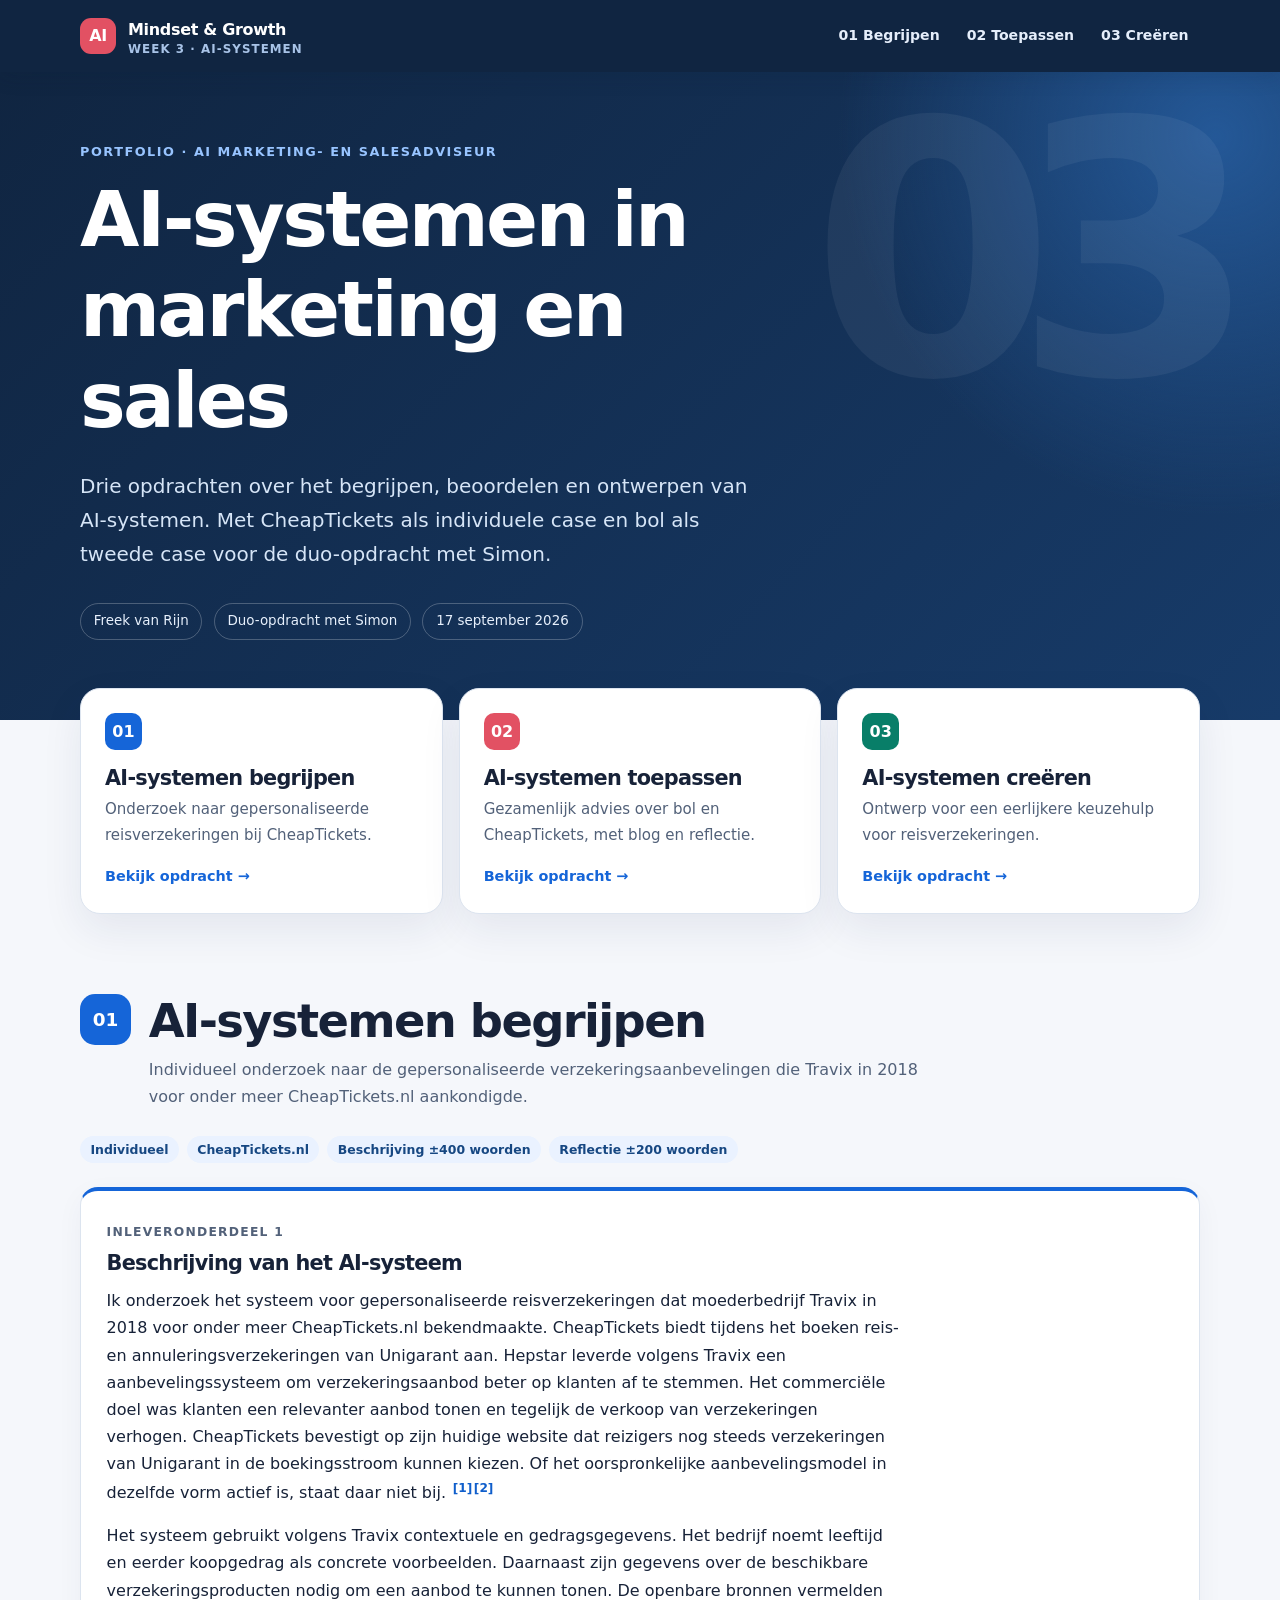
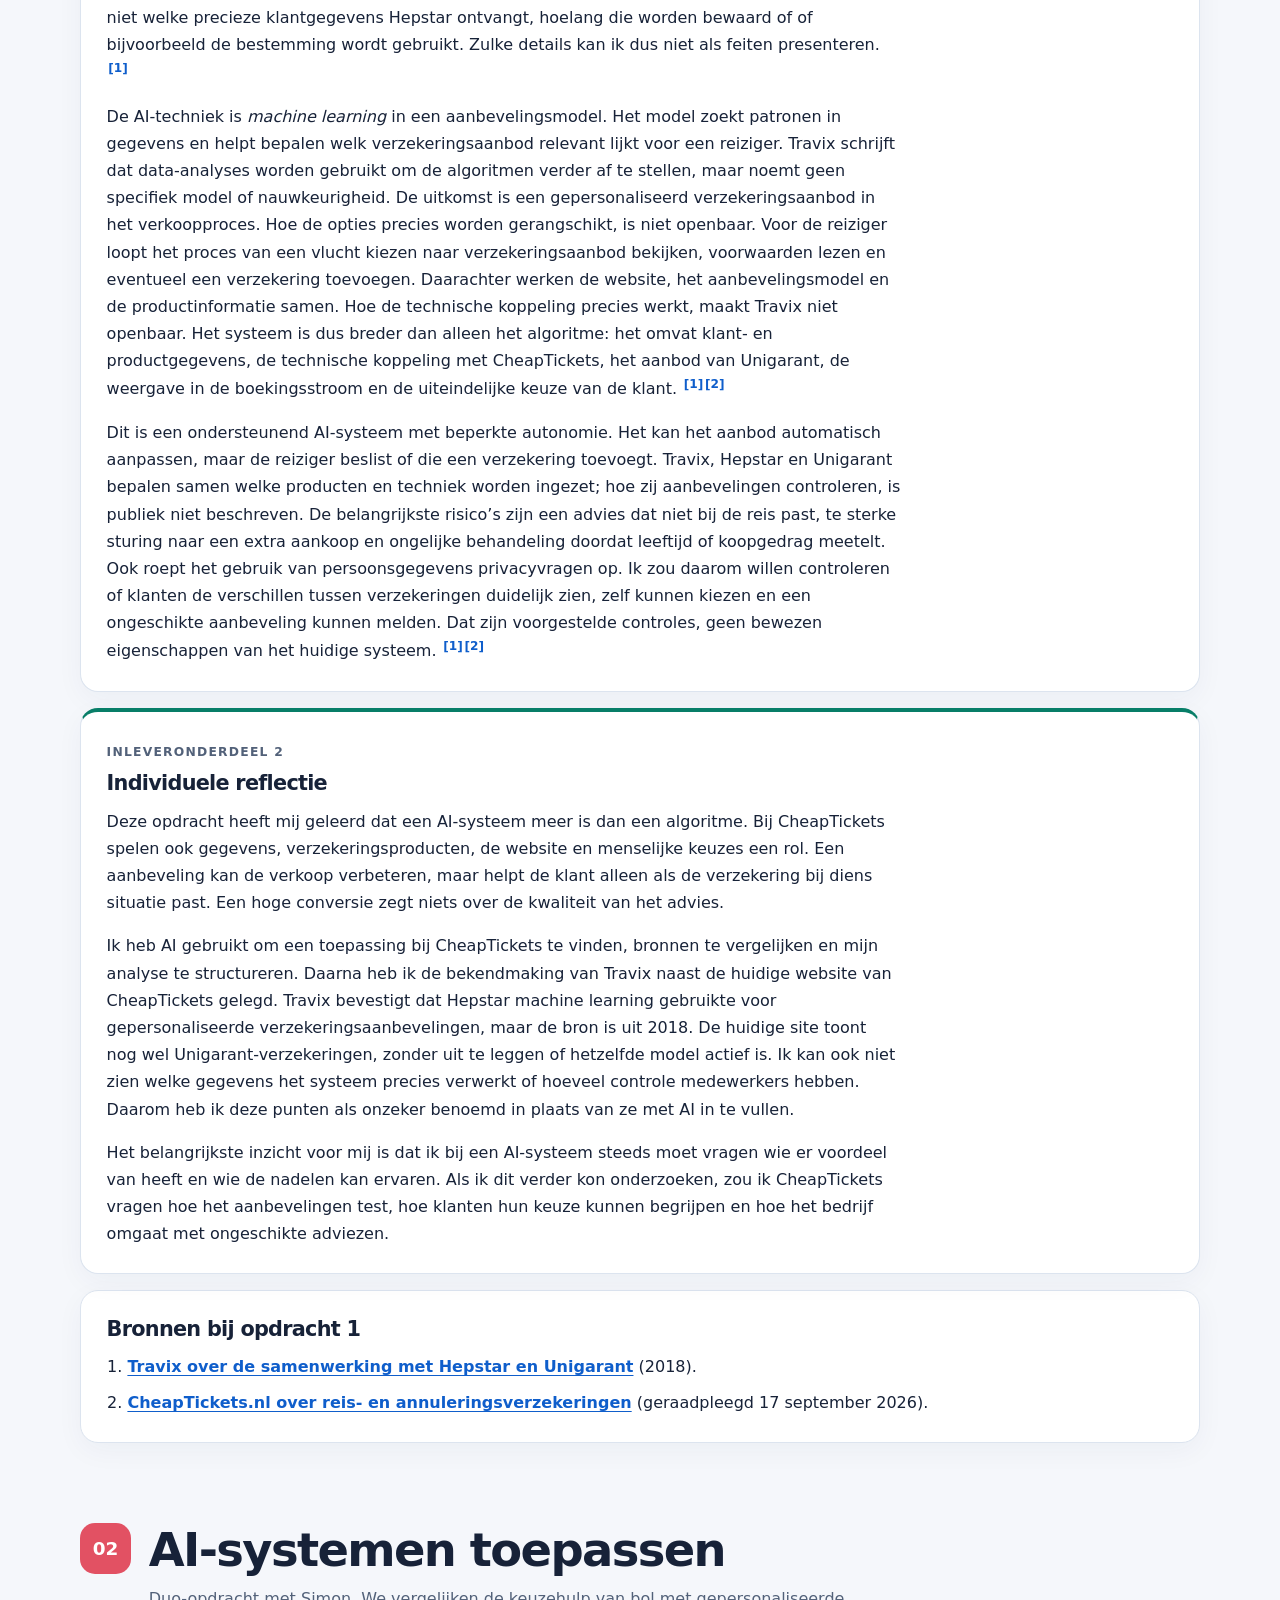
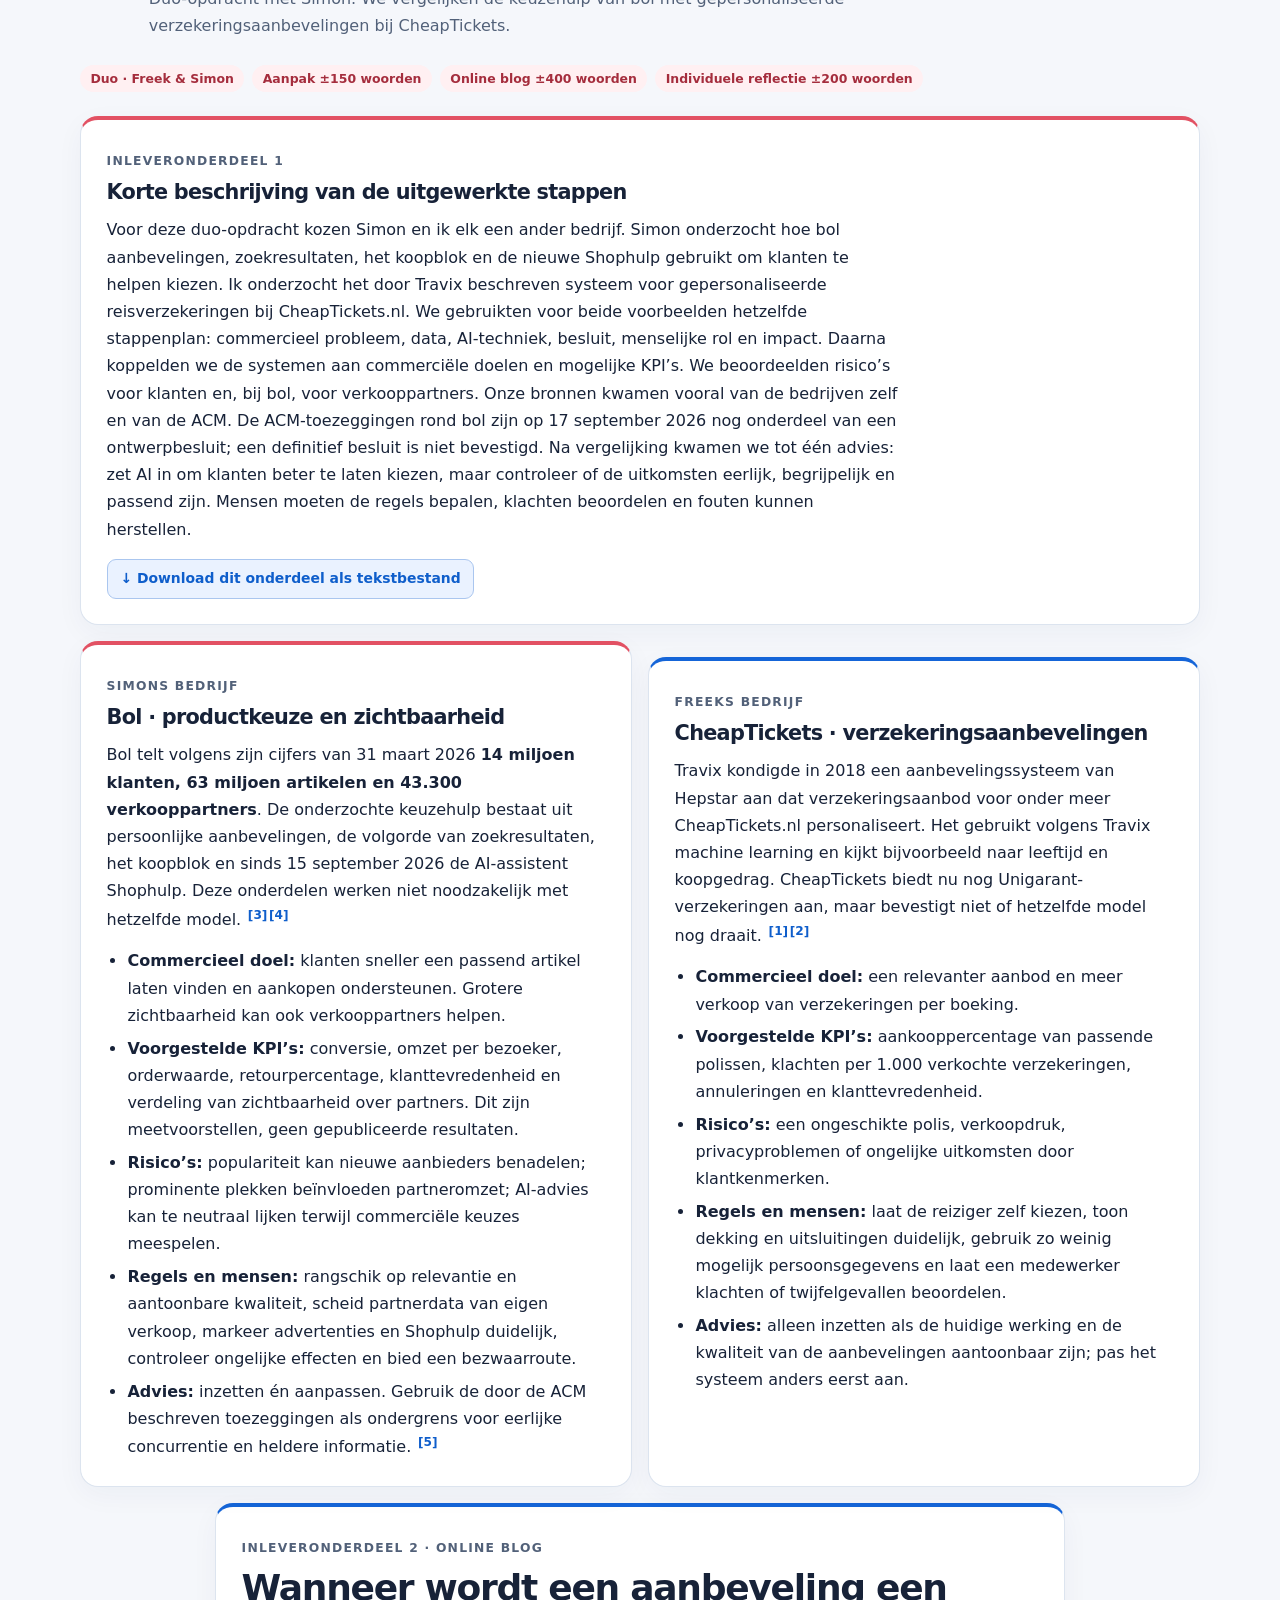
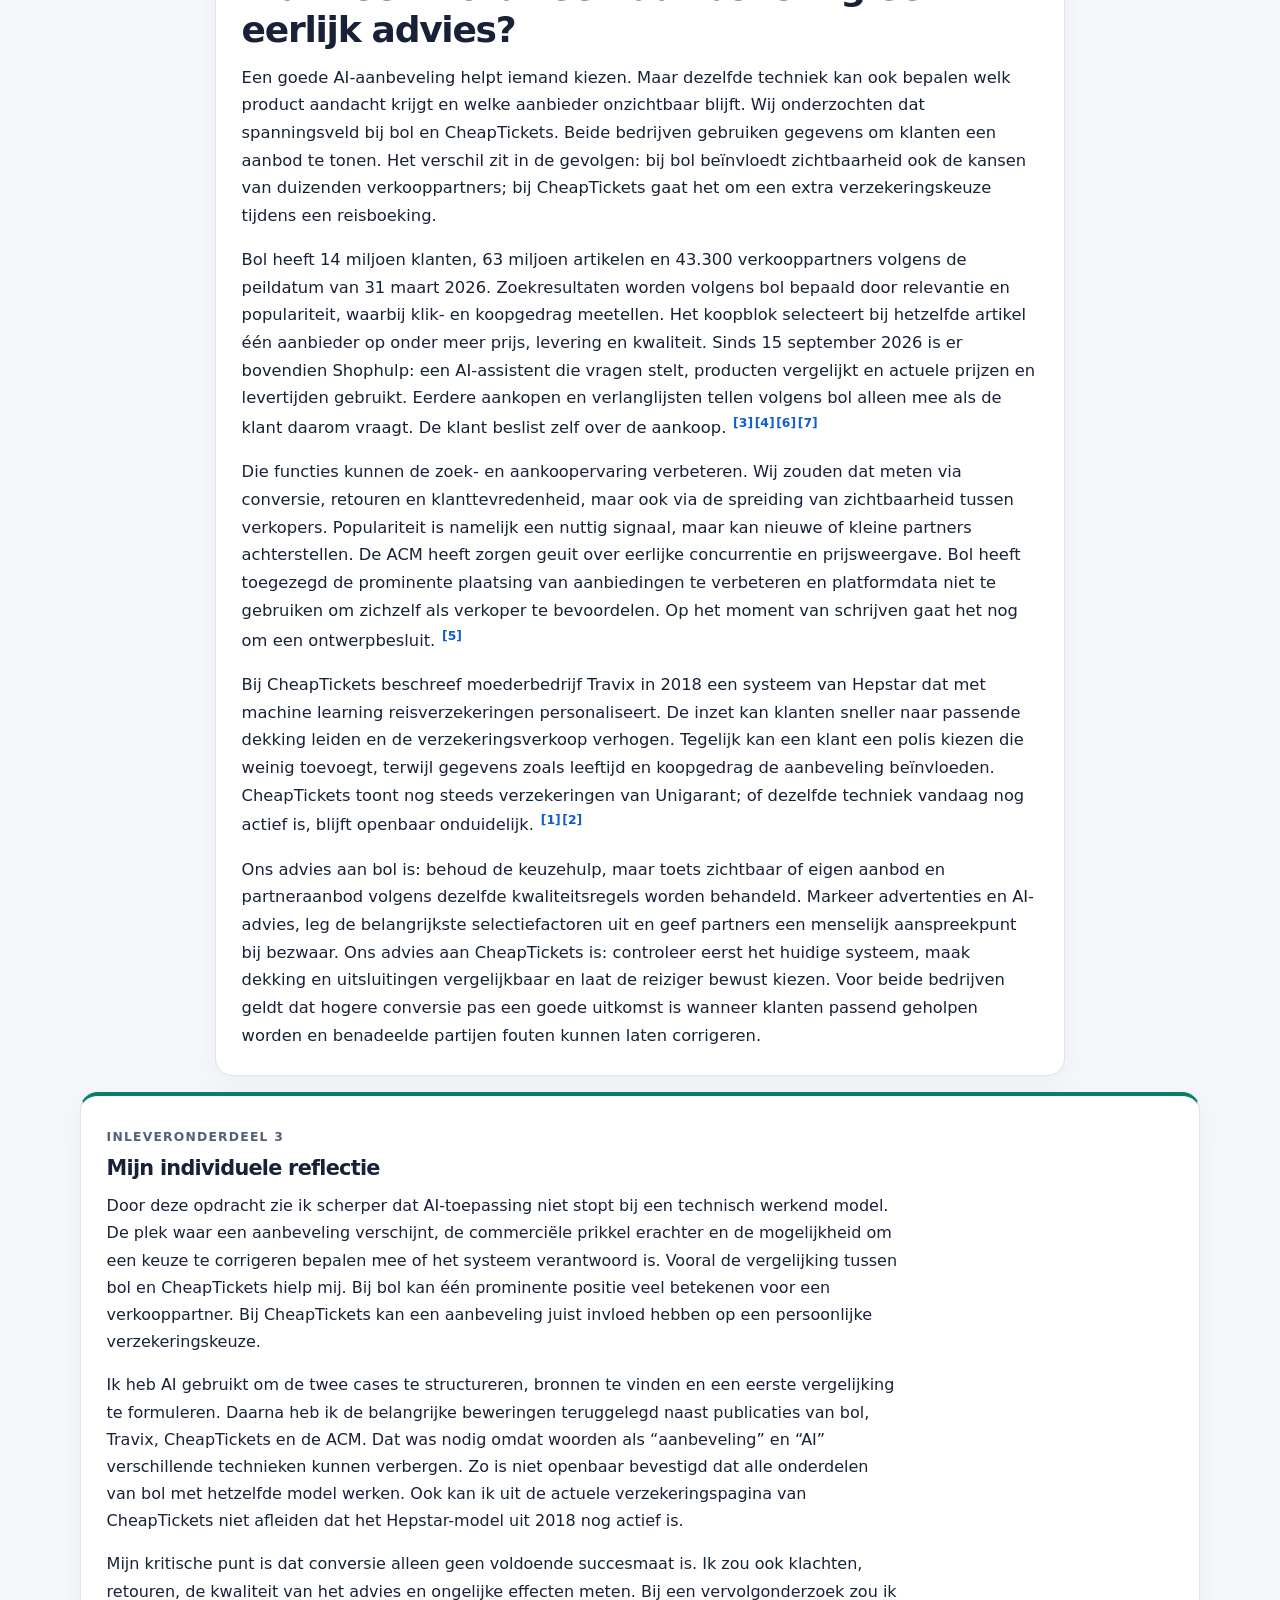
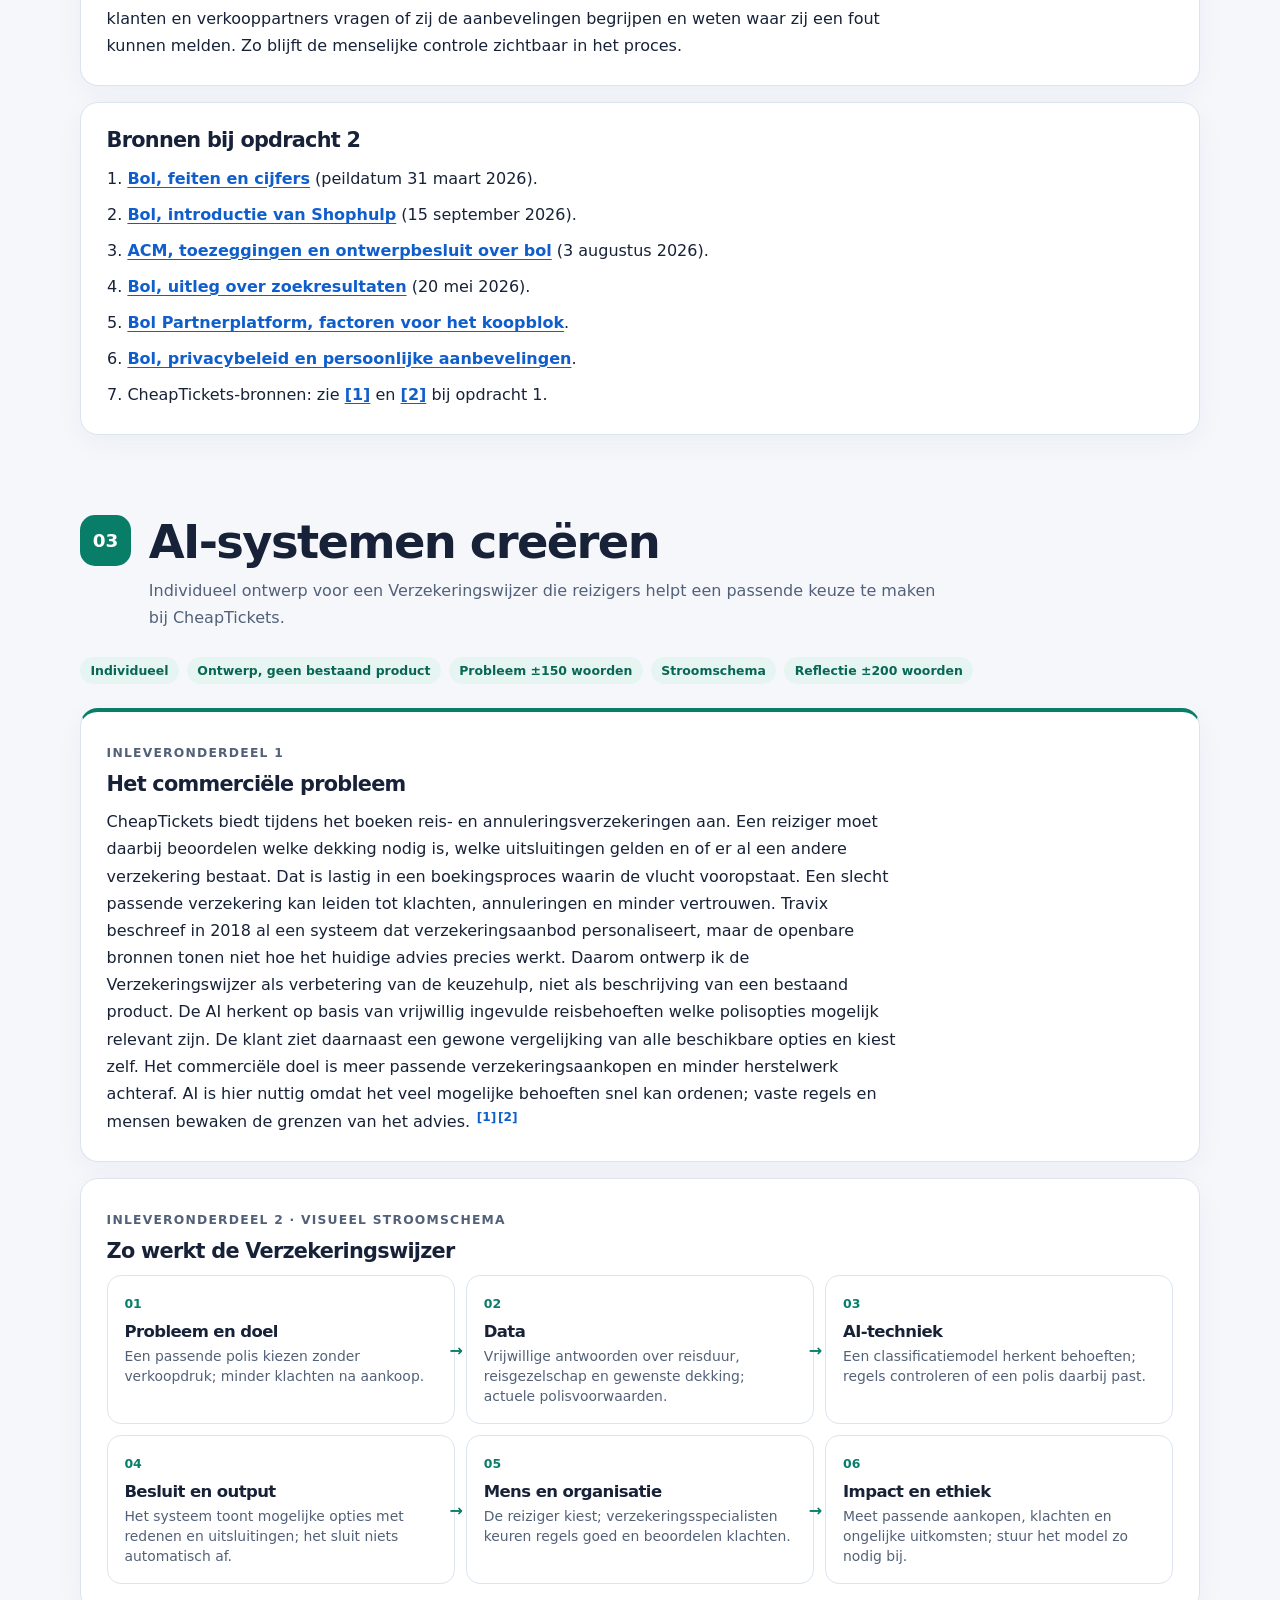
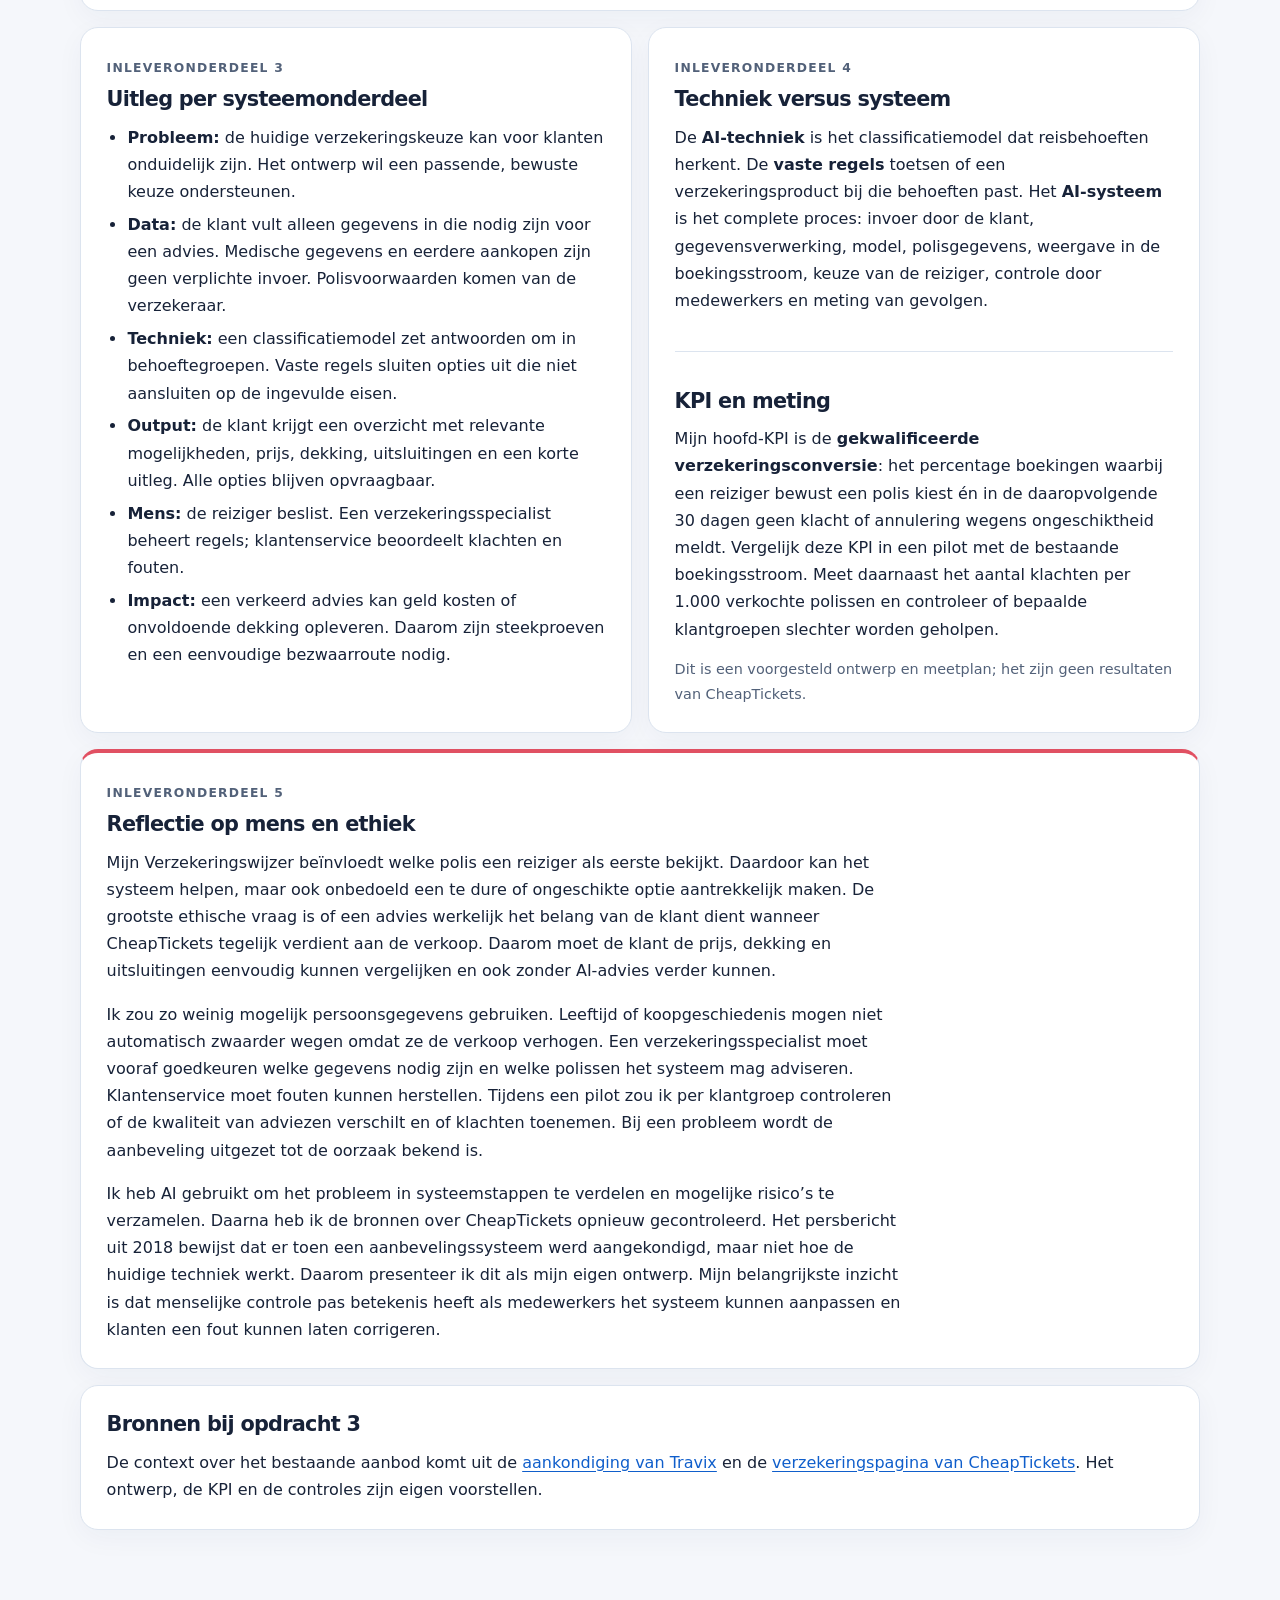
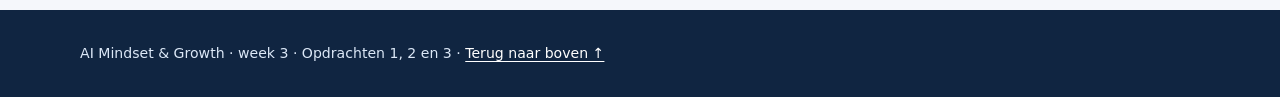
==== index.html @ 989640a7 "Lol ez Lol ez" ====
<!doctype html>
<html lang="nl">
<head>
  <meta charset="utf-8">
  <meta name="viewport" content="width=device-width, initial-scale=1">
  <meta name="description" content="Growth Map voor AI Mindset & Growth week 3: AI-systemen begrijpen, toepassen en creëren.">
  <meta name="theme-color" content="#102541">
  <title>Week 3 AI-systemen | Mindset & Growth</title>
  <link rel="stylesheet" href="styles.css">
</head>
<body>
  <a class="skip-link" href="#inhoud">Ga naar inhoud</a>
  <header class="site-header">
    <div class="wrap header-inner">
      <a class="brand" href="#top" aria-label="Mindset en Growth, terug naar boven"><span class="brand-mark" aria-hidden="true">AI</span><span>Mindset & Growth<small>Week 3 · AI-systemen</small></span></a>
      <nav class="nav" aria-label="Hoofdnavigatie">
        <a href="#opdracht-1">01 Begrijpen</a>
        <a href="#opdracht-2">02 Toepassen</a>
        <a href="#opdracht-3">03 Creëren</a>
      </nav>
    </div>
  </header>

  <div class="hero" id="top">
    <div class="wrap">
      <p class="eyebrow">Portfolio · AI marketing- en salesadviseur</p>
      <h1>AI-systemen in marketing en sales</h1>
      <p class="hero-lead">Drie opdrachten over het begrijpen, beoordelen en ontwerpen van AI-systemen. Met CheapTickets als individuele case en bol als tweede case voor de duo-opdracht met Simon.</p>
      <div class="hero-meta"><span>Freek van Rijn</span><span>Duo-opdracht met Simon</span><span>17 september 2026</span></div>
    </div>
  </div>

  <main id="inhoud">
    <section class="overview wrap" aria-label="Overzicht opdrachten">
      <div class="overview-grid">
        <a class="overview-card" href="#opdracht-1"><span class="number">01</span><h2>AI-systemen begrijpen</h2><p>Onderzoek naar gepersonaliseerde reisverzekeringen bij CheapTickets.</p><span class="go">Bekijk opdracht →</span></a>
        <a class="overview-card" href="#opdracht-2"><span class="number">02</span><h2>AI-systemen toepassen</h2><p>Gezamenlijk advies over bol en CheapTickets, met blog en reflectie.</p><span class="go">Bekijk opdracht →</span></a>
        <a class="overview-card" href="#opdracht-3"><span class="number">03</span><h2>AI-systemen creëren</h2><p>Ontwerp voor een eerlijkere keuzehulp voor reisverzekeringen.</p><span class="go">Bekijk opdracht →</span></a>
      </div>
    </section>

    <section class="assignment wrap" id="opdracht-1" aria-labelledby="titel-1">
      <div class="section-heading"><span class="number">01</span><div><h2 id="titel-1">AI-systemen begrijpen</h2><p>Individueel onderzoek naar de gepersonaliseerde verzekeringsaanbevelingen die Travix in 2018 voor onder meer CheapTickets.nl aankondigde.</p></div></div>
      <div class="tagline"><span class="tag">Individueel</span><span class="tag">CheapTickets.nl</span><span class="tag">Beschrijving ±400 woorden</span><span class="tag">Reflectie ±200 woorden</span></div>
      <div class="grid-2">
        <article class="card accent-blue body-copy full">
          <span class="mini-label">Inleveronderdeel 1</span>
          <h3>Beschrijving van het AI-systeem</h3>
          <p>Ik onderzoek het systeem voor gepersonaliseerde reisverzekeringen dat moederbedrijf Travix in 2018 voor onder meer CheapTickets.nl bekendmaakte. CheapTickets biedt tijdens het boeken reis- en annuleringsverzekeringen van Unigarant aan. Hepstar leverde volgens Travix een aanbevelingssysteem om verzekeringsaanbod beter op klanten af te stemmen. Het commerciële doel was klanten een relevanter aanbod tonen en tegelijk de verkoop van verzekeringen verhogen. CheapTickets bevestigt op zijn huidige website dat reizigers nog steeds verzekeringen van Unigarant in de boekingsstroom kunnen kiezen. Of het oorspronkelijke aanbevelingsmodel in dezelfde vorm actief is, staat daar niet bij. <a class="inline-source" href="#bron-ct-1" aria-label="Bron CheapTickets 1">[1]</a><a class="inline-source" href="#bron-ct-2" aria-label="Bron CheapTickets 2">[2]</a></p>
          <p>Het systeem gebruikt volgens Travix contextuele en gedragsgegevens. Het bedrijf noemt leeftijd en eerder koopgedrag als concrete voorbeelden. Daarnaast zijn gegevens over de beschikbare verzekeringsproducten nodig om een aanbod te kunnen tonen. De openbare bronnen vermelden niet welke precieze klantgegevens Hepstar ontvangt, hoelang die worden bewaard of of bijvoorbeeld de bestemming wordt gebruikt. Zulke details kan ik dus niet als feiten presenteren. <a class="inline-source" href="#bron-ct-1" aria-label="Bron CheapTickets 1">[1]</a></p>
          <p>De AI-techniek is <em>machine learning</em> in een aanbevelingsmodel. Het model zoekt patronen in gegevens en helpt bepalen welk verzekeringsaanbod relevant lijkt voor een reiziger. Travix schrijft dat data-analyses worden gebruikt om de algoritmen verder af te stellen, maar noemt geen specifiek model of nauwkeurigheid. De uitkomst is een gepersonaliseerd verzekeringsaanbod in het verkoopproces. Hoe de opties precies worden gerangschikt, is niet openbaar. Voor de reiziger loopt het proces van een vlucht kiezen naar verzekeringsaanbod bekijken, voorwaarden lezen en eventueel een verzekering toevoegen. Daarachter werken de website, het aanbevelingsmodel en de productinformatie samen. Hoe de technische koppeling precies werkt, maakt Travix niet openbaar. Het systeem is dus breder dan alleen het algoritme: het omvat klant- en productgegevens, de technische koppeling met CheapTickets, het aanbod van Unigarant, de weergave in de boekingsstroom en de uiteindelijke keuze van de klant. <a class="inline-source" href="#bron-ct-1" aria-label="Bron CheapTickets 1">[1]</a><a class="inline-source" href="#bron-ct-2" aria-label="Bron CheapTickets 2">[2]</a></p>
          <p>Dit is een ondersteunend AI-systeem met beperkte autonomie. Het kan het aanbod automatisch aanpassen, maar de reiziger beslist of die een verzekering toevoegt. Travix, Hepstar en Unigarant bepalen samen welke producten en techniek worden ingezet; hoe zij aanbevelingen controleren, is publiek niet beschreven. De belangrijkste risico’s zijn een advies dat niet bij de reis past, te sterke sturing naar een extra aankoop en ongelijke behandeling doordat leeftijd of koopgedrag meetelt. Ook roept het gebruik van persoonsgegevens privacyvragen op. Ik zou daarom willen controleren of klanten de verschillen tussen verzekeringen duidelijk zien, zelf kunnen kiezen en een ongeschikte aanbeveling kunnen melden. Dat zijn voorgestelde controles, geen bewezen eigenschappen van het huidige systeem. <a class="inline-source" href="#bron-ct-1" aria-label="Bron CheapTickets 1">[1]</a><a class="inline-source" href="#bron-ct-2" aria-label="Bron CheapTickets 2">[2]</a></p>
        </article>
        <article class="card accent-green body-copy full">
          <span class="mini-label">Inleveronderdeel 2</span>
          <h3>Individuele reflectie</h3>
          <p>Deze opdracht heeft mij geleerd dat een AI-systeem meer is dan een algoritme. Bij CheapTickets spelen ook gegevens, verzekeringsproducten, de website en menselijke keuzes een rol. Een aanbeveling kan de verkoop verbeteren, maar helpt de klant alleen als de verzekering bij diens situatie past. Een hoge conversie zegt niets over de kwaliteit van het advies.</p>
          <p>Ik heb AI gebruikt om een toepassing bij CheapTickets te vinden, bronnen te vergelijken en mijn analyse te structureren. Daarna heb ik de bekendmaking van Travix naast de huidige website van CheapTickets gelegd. Travix bevestigt dat Hepstar machine learning gebruikte voor gepersonaliseerde verzekeringsaanbevelingen, maar de bron is uit 2018. De huidige site toont nog wel Unigarant-verzekeringen, zonder uit te leggen of hetzelfde model actief is. Ik kan ook niet zien welke gegevens het systeem precies verwerkt of hoeveel controle medewerkers hebben. Daarom heb ik deze punten als onzeker benoemd in plaats van ze met AI in te vullen.</p>
          <p>Het belangrijkste inzicht voor mij is dat ik bij een AI-systeem steeds moet vragen wie er voordeel van heeft en wie de nadelen kan ervaren. Als ik dit verder kon onderzoeken, zou ik CheapTickets vragen hoe het aanbevelingen test, hoe klanten hun keuze kunnen begrijpen en hoe het bedrijf omgaat met ongeschikte adviezen.</p>
        </article>
      </div>
      <div class="card" style="margin-top:1rem"><h3>Bronnen bij opdracht 1</h3><ol class="source-list"><li id="bron-ct-1"><a href="https://www.travix.com/press/release-2/" target="_blank" rel="noopener noreferrer">Travix over de samenwerking met Hepstar en Unigarant</a> (2018).</li><li id="bron-ct-2"><a href="https://www.cheaptickets.nl/specials/verzekerd-op-reis" target="_blank" rel="noopener noreferrer">CheapTickets.nl over reis- en annuleringsverzekeringen</a> (geraadpleegd 17 september 2026).</li></ol></div>
    </section>

    <section class="assignment wrap" id="opdracht-2" aria-labelledby="titel-2">
      <div class="section-heading"><span class="number" style="background:var(--coral)">02</span><div><h2 id="titel-2">AI-systemen toepassen</h2><p>Duo-opdracht met Simon. We vergelijken de keuzehulp van bol met gepersonaliseerde verzekeringsaanbevelingen bij CheapTickets.</p></div></div>
      <div class="tagline"><span class="tag coral">Duo · Freek & Simon</span><span class="tag coral">Aanpak ±150 woorden</span><span class="tag coral">Online blog ±400 woorden</span><span class="tag coral">Individuele reflectie ±200 woorden</span></div>

      <article class="card accent-coral body-copy">
        <span class="mini-label">Inleveronderdeel 1</span>
        <h3>Korte beschrijving van de uitgewerkte stappen</h3>
        <p>Voor deze duo-opdracht kozen Simon en ik elk een ander bedrijf. Simon onderzocht hoe bol aanbevelingen, zoekresultaten, het koopblok en de nieuwe Shophulp gebruikt om klanten te helpen kiezen. Ik onderzocht het door Travix beschreven systeem voor gepersonaliseerde reisverzekeringen bij CheapTickets.nl. We gebruikten voor beide voorbeelden hetzelfde stappenplan: commercieel probleem, data, AI-techniek, besluit, menselijke rol en impact. Daarna koppelden we de systemen aan commerciële doelen en mogelijke KPI’s. We beoordeelden risico’s voor klanten en, bij bol, voor verkooppartners. Onze bronnen kwamen vooral van de bedrijven zelf en van de ACM. De ACM-toezeggingen rond bol zijn op 17 september 2026 nog onderdeel van een ontwerpbesluit; een definitief besluit is niet bevestigd. Na vergelijking kwamen we tot één advies: zet AI in om klanten beter te laten kiezen, maar controleer of de uitkomsten eerlijk, begrijpelijk en passend zijn. Mensen moeten de regels bepalen, klachten beoordelen en fouten kunnen herstellen.</p>
        <p><a class="download" href="downloads/opdracht-2-aanpak.txt" download>↓ Download dit onderdeel als tekstbestand</a></p>
      </article>

      <div class="comparison" style="margin-top:1rem">
        <article class="card">
          <span class="mini-label">Simons bedrijf</span>
          <h3>Bol · productkeuze en zichtbaarheid</h3>
          <p>Bol telt volgens zijn cijfers van 31 maart 2026 <strong>14 miljoen klanten, 63 miljoen artikelen en 43.300 verkooppartners</strong>. De onderzochte keuzehulp bestaat uit persoonlijke aanbevelingen, de volgorde van zoekresultaten, het koopblok en sinds 15 september 2026 de AI-assistent Shophulp. Deze onderdelen werken niet noodzakelijk met hetzelfde model. <a class="inline-source" href="#bron-bol-1" aria-label="Bron bol 1">[3]</a><a class="inline-source" href="#bron-bol-2" aria-label="Bron bol 2">[4]</a></p>
          <ul>
            <li><strong>Commercieel doel:</strong> klanten sneller een passend artikel laten vinden en aankopen ondersteunen. Grotere zichtbaarheid kan ook verkooppartners helpen.</li>
            <li><strong>Voorgestelde KPI’s:</strong> conversie, omzet per bezoeker, orderwaarde, retourpercentage, klanttevredenheid en verdeling van zichtbaarheid over partners. Dit zijn meetvoorstellen, geen gepubliceerde resultaten.</li>
            <li><strong>Risico’s:</strong> populariteit kan nieuwe aanbieders benadelen; prominente plekken beïnvloeden partneromzet; AI-advies kan te neutraal lijken terwijl commerciële keuzes meespelen.</li>
            <li><strong>Regels en mensen:</strong> rangschik op relevantie en aantoonbare kwaliteit, scheid partnerdata van eigen verkoop, markeer advertenties en Shophulp duidelijk, controleer ongelijke effecten en bied een bezwaarroute.</li>
            <li><strong>Advies:</strong> inzetten én aanpassen. Gebruik de door de ACM beschreven toezeggingen als ondergrens voor eerlijke concurrentie en heldere informatie. <a class="inline-source" href="#bron-bol-3" aria-label="Bron bol 3">[5]</a></li>
          </ul>
        </article>
        <article class="card">
          <span class="mini-label">Freeks bedrijf</span>
          <h3>CheapTickets · verzekeringsaanbevelingen</h3>
          <p>Travix kondigde in 2018 een aanbevelingssysteem van Hepstar aan dat verzekeringsaanbod voor onder meer CheapTickets.nl personaliseert. Het gebruikt volgens Travix machine learning en kijkt bijvoorbeeld naar leeftijd en koopgedrag. CheapTickets biedt nu nog Unigarant-verzekeringen aan, maar bevestigt niet of hetzelfde model nog draait. <a class="inline-source" href="#bron-ct-1" aria-label="Bron CheapTickets 1">[1]</a><a class="inline-source" href="#bron-ct-2" aria-label="Bron CheapTickets 2">[2]</a></p>
          <ul>
            <li><strong>Commercieel doel:</strong> een relevanter aanbod en meer verkoop van verzekeringen per boeking.</li>
            <li><strong>Voorgestelde KPI’s:</strong> aankooppercentage van passende polissen, klachten per 1.000 verkochte verzekeringen, annuleringen en klanttevredenheid.</li>
            <li><strong>Risico’s:</strong> een ongeschikte polis, verkoopdruk, privacyproblemen of ongelijke uitkomsten door klantkenmerken.</li>
            <li><strong>Regels en mensen:</strong> laat de reiziger zelf kiezen, toon dekking en uitsluitingen duidelijk, gebruik zo weinig mogelijk persoonsgegevens en laat een medewerker klachten of twijfelgevallen beoordelen.</li>
            <li><strong>Advies:</strong> alleen inzetten als de huidige werking en de kwaliteit van de aanbevelingen aantoonbaar zijn; pas het systeem anders eerst aan.</li>
          </ul>
        </article>
      </div>

      <article class="card accent-blue blog body-copy" style="margin-top:1rem">
        <span class="mini-label">Inleveronderdeel 2 · online blog</span>
        <h3>Wanneer wordt een aanbeveling een eerlijk advies?</h3>
        <p>Een goede AI-aanbeveling helpt iemand kiezen. Maar dezelfde techniek kan ook bepalen welk product aandacht krijgt en welke aanbieder onzichtbaar blijft. Wij onderzochten dat spanningsveld bij bol en CheapTickets. Beide bedrijven gebruiken gegevens om klanten een aanbod te tonen. Het verschil zit in de gevolgen: bij bol beïnvloedt zichtbaarheid ook de kansen van duizenden verkooppartners; bij CheapTickets gaat het om een extra verzekeringskeuze tijdens een reisboeking.</p>
        <p>Bol heeft 14 miljoen klanten, 63 miljoen artikelen en 43.300 verkooppartners volgens de peildatum van 31 maart 2026. Zoekresultaten worden volgens bol bepaald door relevantie en populariteit, waarbij klik- en koopgedrag meetellen. Het koopblok selecteert bij hetzelfde artikel één aanbieder op onder meer prijs, levering en kwaliteit. Sinds 15 september 2026 is er bovendien Shophulp: een AI-assistent die vragen stelt, producten vergelijkt en actuele prijzen en levertijden gebruikt. Eerdere aankopen en verlanglijsten tellen volgens bol alleen mee als de klant daarom vraagt. De klant beslist zelf over de aankoop. <a class="inline-source" href="#bron-bol-1" aria-label="Bron bol 1">[3]</a><a class="inline-source" href="#bron-bol-2" aria-label="Bron bol 2">[4]</a><a class="inline-source" href="#bron-bol-4" aria-label="Bron bol 4">[6]</a><a class="inline-source" href="#bron-bol-5" aria-label="Bron bol 5">[7]</a></p>
        <p>Die functies kunnen de zoek- en aankoopervaring verbeteren. Wij zouden dat meten via conversie, retouren en klanttevredenheid, maar ook via de spreiding van zichtbaarheid tussen verkopers. Populariteit is namelijk een nuttig signaal, maar kan nieuwe of kleine partners achterstellen. De ACM heeft zorgen geuit over eerlijke concurrentie en prijsweergave. Bol heeft toegezegd de prominente plaatsing van aanbiedingen te verbeteren en platformdata niet te gebruiken om zichzelf als verkoper te bevoordelen. Op het moment van schrijven gaat het nog om een ontwerpbesluit. <a class="inline-source" href="#bron-bol-3" aria-label="Bron bol 3">[5]</a></p>
        <p>Bij CheapTickets beschreef moederbedrijf Travix in 2018 een systeem van Hepstar dat met machine learning reisverzekeringen personaliseert. De inzet kan klanten sneller naar passende dekking leiden en de verzekeringsverkoop verhogen. Tegelijk kan een klant een polis kiezen die weinig toevoegt, terwijl gegevens zoals leeftijd en koopgedrag de aanbeveling beïnvloeden. CheapTickets toont nog steeds verzekeringen van Unigarant; of dezelfde techniek vandaag nog actief is, blijft openbaar onduidelijk. <a class="inline-source" href="#bron-ct-1" aria-label="Bron CheapTickets 1">[1]</a><a class="inline-source" href="#bron-ct-2" aria-label="Bron CheapTickets 2">[2]</a></p>
        <p>Ons advies aan bol is: behoud de keuzehulp, maar toets zichtbaar of eigen aanbod en partneraanbod volgens dezelfde kwaliteitsregels worden behandeld. Markeer advertenties en AI-advies, leg de belangrijkste selectiefactoren uit en geef partners een menselijk aanspreekpunt bij bezwaar. Ons advies aan CheapTickets is: controleer eerst het huidige systeem, maak dekking en uitsluitingen vergelijkbaar en laat de reiziger bewust kiezen. Voor beide bedrijven geldt dat hogere conversie pas een goede uitkomst is wanneer klanten passend geholpen worden en benadeelde partijen fouten kunnen laten corrigeren.</p>
      </article>

      <article class="card accent-green body-copy" style="margin-top:1rem">
        <span class="mini-label">Inleveronderdeel 3</span>
        <h3>Mijn individuele reflectie</h3>
        <p>Door deze opdracht zie ik scherper dat AI-toepassing niet stopt bij een technisch werkend model. De plek waar een aanbeveling verschijnt, de commerciële prikkel erachter en de mogelijkheid om een keuze te corrigeren bepalen mee of het systeem verantwoord is. Vooral de vergelijking tussen bol en CheapTickets hielp mij. Bij bol kan één prominente positie veel betekenen voor een verkooppartner. Bij CheapTickets kan een aanbeveling juist invloed hebben op een persoonlijke verzekeringskeuze.</p>
        <p>Ik heb AI gebruikt om de twee cases te structureren, bronnen te vinden en een eerste vergelijking te formuleren. Daarna heb ik de belangrijke beweringen teruggelegd naast publicaties van bol, Travix, CheapTickets en de ACM. Dat was nodig omdat woorden als “aanbeveling” en “AI” verschillende technieken kunnen verbergen. Zo is niet openbaar bevestigd dat alle onderdelen van bol met hetzelfde model werken. Ook kan ik uit de actuele verzekeringspagina van CheapTickets niet afleiden dat het Hepstar-model uit 2018 nog actief is.</p>
        <p>Mijn kritische punt is dat conversie alleen geen voldoende succesmaat is. Ik zou ook klachten, retouren, de kwaliteit van het advies en ongelijke effecten meten. Bij een vervolgonderzoek zou ik klanten en verkooppartners vragen of zij de aanbevelingen begrijpen en weten waar zij een fout kunnen melden. Zo blijft de menselijke controle zichtbaar in het proces.</p>
      </article>

      <div class="card" style="margin-top:1rem"><h3>Bronnen bij opdracht 2</h3><ol class="source-list"><li id="bron-bol-1"><a href="https://over.bol.com/nl/over-bol/" target="_blank" rel="noopener noreferrer">Bol, feiten en cijfers</a> (peildatum 31 maart 2026).</li><li id="bron-bol-2"><a href="https://over.bol.com/nl/nieuws/bol-introduceert-shophulp-persoonlijke-ai-assistent-voor-makkelijker-online-winkelen/" target="_blank" rel="noopener noreferrer">Bol, introductie van Shophulp</a> (15 september 2026).</li><li id="bron-bol-3"><a href="https://www.acm.nl/nl/publicaties/bol-doet-toezeggingen-aan-acm-die-consumenten-en-verkopers-meer-beschermen" target="_blank" rel="noopener noreferrer">ACM, toezeggingen en ontwerpbesluit over bol</a> (3 augustus 2026).</li><li id="bron-bol-4"><a href="https://over.bol.com/nl/nieuws/waarom-zie-ik-juist-deze-producten-wanneer-ik-zoek-op-bol/" target="_blank" rel="noopener noreferrer">Bol, uitleg over zoekresultaten</a> (20 mei 2026).</li><li id="bron-bol-5"><a href="https://partnerplatform.bol.com/nl/idp/koopblok" target="_blank" rel="noopener noreferrer">Bol Partnerplatform, factoren voor het koopblok</a>.</li><li><a href="https://www.bol.com/nl/nl/tc/privacybeleid/" target="_blank" rel="noopener noreferrer">Bol, privacybeleid en persoonlijke aanbevelingen</a>.</li><li>CheapTickets-bronnen: zie <a href="#bron-ct-1">[1]</a> en <a href="#bron-ct-2">[2]</a> bij opdracht 1.</li></ol></div>
    </section>

    <section class="assignment wrap" id="opdracht-3" aria-labelledby="titel-3">
      <div class="section-heading"><span class="number" style="background:var(--green)">03</span><div><h2 id="titel-3">AI-systemen creëren</h2><p>Individueel ontwerp voor een Verzekeringswijzer die reizigers helpt een passende keuze te maken bij CheapTickets.</p></div></div>
      <div class="tagline"><span class="tag green">Individueel</span><span class="tag green">Ontwerp, geen bestaand product</span><span class="tag green">Probleem ±150 woorden</span><span class="tag green">Stroomschema</span><span class="tag green">Reflectie ±200 woorden</span></div>

      <article class="card accent-green body-copy">
        <span class="mini-label">Inleveronderdeel 1</span>
        <h3>Het commerciële probleem</h3>
        <p>CheapTickets biedt tijdens het boeken reis- en annuleringsverzekeringen aan. Een reiziger moet daarbij beoordelen welke dekking nodig is, welke uitsluitingen gelden en of er al een andere verzekering bestaat. Dat is lastig in een boekingsproces waarin de vlucht vooropstaat. Een slecht passende verzekering kan leiden tot klachten, annuleringen en minder vertrouwen. Travix beschreef in 2018 al een systeem dat verzekeringsaanbod personaliseert, maar de openbare bronnen tonen niet hoe het huidige advies precies werkt. Daarom ontwerp ik de Verzekeringswijzer als verbetering van de keuzehulp, niet als beschrijving van een bestaand product. De AI herkent op basis van vrijwillig ingevulde reisbehoeften welke polisopties mogelijk relevant zijn. De klant ziet daarnaast een gewone vergelijking van alle beschikbare opties en kiest zelf. Het commerciële doel is meer passende verzekeringsaankopen en minder herstelwerk achteraf. AI is hier nuttig omdat het veel mogelijke behoeften snel kan ordenen; vaste regels en mensen bewaken de grenzen van het advies. <a class="inline-source" href="#bron-ct-1" aria-label="Bron CheapTickets 1">[1]</a><a class="inline-source" href="#bron-ct-2" aria-label="Bron CheapTickets 2">[2]</a></p>
      </article>

      <article class="card" style="margin-top:1rem">
        <span class="mini-label">Inleveronderdeel 2 · visueel stroomschema</span>
        <h3>Zo werkt de Verzekeringswijzer</h3>
        <div class="flow" role="list" aria-label="Zes stappen van het ontworpen AI-systeem">
          <div class="flow-step" role="listitem"><h4>Probleem en doel</h4><p>Een passende polis kiezen zonder verkoopdruk; minder klachten na aankoop.</p></div>
          <div class="flow-step" role="listitem"><h4>Data</h4><p>Vrijwillige antwoorden over reisduur, reisgezelschap en gewenste dekking; actuele polisvoorwaarden.</p></div>
          <div class="flow-step" role="listitem"><h4>AI-techniek</h4><p>Een classificatiemodel herkent behoeften; regels controleren of een polis daarbij past.</p></div>
          <div class="flow-step" role="listitem"><h4>Besluit en output</h4><p>Het systeem toont mogelijke opties met redenen en uitsluitingen; het sluit niets automatisch af.</p></div>
          <div class="flow-step" role="listitem"><h4>Mens en organisatie</h4><p>De reiziger kiest; verzekeringsspecialisten keuren regels goed en beoordelen klachten.</p></div>
          <div class="flow-step" role="listitem"><h4>Impact en ethiek</h4><p>Meet passende aankopen, klachten en ongelijke uitkomsten; stuur het model zo nodig bij.</p></div>
        </div>
      </article>

      <div class="grid-2" style="margin-top:1rem">
        <article class="card">
          <span class="mini-label">Inleveronderdeel 3</span>
          <h3>Uitleg per systeemonderdeel</h3>
          <ul>
            <li><strong>Probleem:</strong> de huidige verzekeringskeuze kan voor klanten onduidelijk zijn. Het ontwerp wil een passende, bewuste keuze ondersteunen.</li>
            <li><strong>Data:</strong> de klant vult alleen gegevens in die nodig zijn voor een advies. Medische gegevens en eerdere aankopen zijn geen verplichte invoer. Polisvoorwaarden komen van de verzekeraar.</li>
            <li><strong>Techniek:</strong> een classificatiemodel zet antwoorden om in behoeftegroepen. Vaste regels sluiten opties uit die niet aansluiten op de ingevulde eisen.</li>
            <li><strong>Output:</strong> de klant krijgt een overzicht met relevante mogelijkheden, prijs, dekking, uitsluitingen en een korte uitleg. Alle opties blijven opvraagbaar.</li>
            <li><strong>Mens:</strong> de reiziger beslist. Een verzekeringsspecialist beheert regels; klantenservice beoordeelt klachten en fouten.</li>
            <li><strong>Impact:</strong> een verkeerd advies kan geld kosten of onvoldoende dekking opleveren. Daarom zijn steekproeven en een eenvoudige bezwaarroute nodig.</li>
          </ul>
        </article>
        <article class="card">
          <span class="mini-label">Inleveronderdeel 4</span>
          <h3>Techniek versus systeem</h3>
          <p>De <strong>AI-techniek</strong> is het classificatiemodel dat reisbehoeften herkent. De <strong>vaste regels</strong> toetsen of een verzekeringsproduct bij die behoeften past. Het <strong>AI-systeem</strong> is het complete proces: invoer door de klant, gegevensverwerking, model, polisgegevens, weergave in de boekingsstroom, keuze van de reiziger, controle door medewerkers en meting van gevolgen.</p>
          <div class="divider"></div>
          <h3>KPI en meting</h3>
          <p>Mijn hoofd-KPI is de <strong>gekwalificeerde verzekeringsconversie</strong>: het percentage boekingen waarbij een reiziger bewust een polis kiest én in de daaropvolgende 30 dagen geen klacht of annulering wegens ongeschiktheid meldt. Vergelijk deze KPI in een pilot met de bestaande boekingsstroom. Meet daarnaast het aantal klachten per 1.000 verkochte polissen en controleer of bepaalde klantgroepen slechter worden geholpen.</p>
          <p class="note">Dit is een voorgesteld ontwerp en meetplan; het zijn geen resultaten van CheapTickets.</p>
        </article>
      </div>

      <article class="card accent-coral body-copy" style="margin-top:1rem">
        <span class="mini-label">Inleveronderdeel 5</span>
        <h3>Reflectie op mens en ethiek</h3>
        <p>Mijn Verzekeringswijzer beïnvloedt welke polis een reiziger als eerste bekijkt. Daardoor kan het systeem helpen, maar ook onbedoeld een te dure of ongeschikte optie aantrekkelijk maken. De grootste ethische vraag is of een advies werkelijk het belang van de klant dient wanneer CheapTickets tegelijk verdient aan de verkoop. Daarom moet de klant de prijs, dekking en uitsluitingen eenvoudig kunnen vergelijken en ook zonder AI-advies verder kunnen.</p>
        <p>Ik zou zo weinig mogelijk persoonsgegevens gebruiken. Leeftijd of koopgeschiedenis mogen niet automatisch zwaarder wegen omdat ze de verkoop verhogen. Een verzekeringsspecialist moet vooraf goedkeuren welke gegevens nodig zijn en welke polissen het systeem mag adviseren. Klantenservice moet fouten kunnen herstellen. Tijdens een pilot zou ik per klantgroep controleren of de kwaliteit van adviezen verschilt en of klachten toenemen. Bij een probleem wordt de aanbeveling uitgezet tot de oorzaak bekend is.</p>
        <p>Ik heb AI gebruikt om het probleem in systeemstappen te verdelen en mogelijke risico’s te verzamelen. Daarna heb ik de bronnen over CheapTickets opnieuw gecontroleerd. Het persbericht uit 2018 bewijst dat er toen een aanbevelingssysteem werd aangekondigd, maar niet hoe de huidige techniek werkt. Daarom presenteer ik dit als mijn eigen ontwerp. Mijn belangrijkste inzicht is dat menselijke controle pas betekenis heeft als medewerkers het systeem kunnen aanpassen en klanten een fout kunnen laten corrigeren.</p>
      </article>

      <div class="card" style="margin-top:1rem"><h3>Bronnen bij opdracht 3</h3><p>De context over het bestaande aanbod komt uit de <a href="https://www.travix.com/press/release-2/" target="_blank" rel="noopener noreferrer">aankondiging van Travix</a> en de <a href="https://www.cheaptickets.nl/specials/verzekerd-op-reis" target="_blank" rel="noopener noreferrer">verzekeringspagina van CheapTickets</a>. Het ontwerp, de KPI en de controles zijn eigen voorstellen.</p></div>
    </section>
  </main>
  <footer class="site-footer"><div class="wrap"><p>AI Mindset & Growth · week 3 · Opdrachten 1, 2 en 3 · <a href="#top">Terug naar boven ↑</a></p></div></footer>
</body>
</html>
---- styles.css ----
:root {
  color-scheme: light;
  --ink: #172238;
  --muted: #526179;
  --paper: #f5f7fb;
  --white: #ffffff;
  --line: #dce4ef;
  --blue: #1565d8;
  --blue-soft: #eaf2ff;
  --coral: #e25163;
  --coral-soft: #fff0f2;
  --green: #087e68;
  --green-soft: #e6f5f1;
  --shadow: 0 16px 40px rgba(20, 43, 83, .08);
}

* { box-sizing: border-box; }
html { scroll-behavior: smooth; }
body {
  margin: 0;
  background: var(--paper);
  color: var(--ink);
  font: 16px/1.7 Inter, system-ui, -apple-system, BlinkMacSystemFont, "Segoe UI", sans-serif;
}
a { color: #0f5ecb; text-underline-offset: 3px; }
a:hover { color: #083f91; }
a:focus-visible, summary:focus-visible { outline: 3px solid var(--coral); outline-offset: 4px; }
img { max-width: 100%; }
.skip-link { position: absolute; left: 1rem; top: -4rem; z-index: 100; background: white; padding: .55rem .9rem; }
.skip-link:focus { top: 1rem; }
.wrap { width: min(1120px, calc(100% - 2.4rem)); margin-inline: auto; }
.site-header {
  background: #102541;
  color: #fff;
  position: sticky;
  top: 0;
  z-index: 10;
  box-shadow: 0 4px 20px rgba(12, 28, 52, .14);
}
.header-inner { display: flex; justify-content: space-between; gap: 1rem; align-items: center; min-height: 72px; }
.brand { color: white; text-decoration: none; display: flex; align-items: center; gap: .75rem; font-weight: 800; letter-spacing: -.02em; }
.brand-mark { width: 36px; height: 36px; border-radius: 11px; background: var(--coral); display: grid; place-items: center; font-size: 1rem; }
.brand small { display: block; color: #a8c3e7; font-size: .74rem; font-weight: 600; letter-spacing: .09em; line-height: 1.1; text-transform: uppercase; }
.nav { display: flex; flex-wrap: wrap; gap: .25rem; }
.nav a { color: #e5eefb; text-decoration: none; padding: .45rem .72rem; border-radius: 9px; font-size: .88rem; font-weight: 650; }
.nav a:hover { color: #fff; background: rgba(255,255,255,.11); }
.hero { background: radial-gradient(circle at 95% 10%, #245897 0, transparent 28%), linear-gradient(135deg, #102541, #173b69); color: white; overflow: hidden; }
.hero .wrap { position: relative; padding-block: 4.3rem 5rem; }
.hero .wrap::after { content: "03"; position: absolute; right: -1rem; top: .25rem; font-size: clamp(11rem, 28vw, 22rem); line-height: 1; font-weight: 900; letter-spacing: -.12em; color: rgba(255,255,255,.055); pointer-events: none; }
.eyebrow { margin: 0 0 .75rem; color: #98c4ff; font-size: .8rem; font-weight: 800; letter-spacing: .12em; text-transform: uppercase; }
h1, h2, h3, h4 { line-height: 1.18; letter-spacing: -.035em; }
h1 { position: relative; margin: 0; max-width: 760px; font-size: clamp(2.7rem, 6vw, 5.4rem); }
.hero-lead { position: relative; max-width: 670px; margin: 1.4rem 0 0; color: #d6e5f7; font-size: clamp(1.02rem, 2vw, 1.25rem); }
.hero-meta { position: relative; display: flex; flex-wrap: wrap; gap: .7rem; margin-top: 2rem; }
.hero-meta span { border: 1px solid rgba(255,255,255,.24); border-radius: 100px; padding: .4rem .8rem; color: #e7f0fc; font-size: .84rem; }
main { padding-bottom: 5rem; }
.overview { margin-top: -2rem; position: relative; z-index: 1; }
.overview-grid { display: grid; grid-template-columns: repeat(3, 1fr); gap: 1rem; }
.overview-card { display: flex; flex-direction: column; min-height: 210px; padding: 1.5rem; border-radius: 20px; color: var(--ink); background: white; text-decoration: none; box-shadow: var(--shadow); border: 1px solid var(--line); transition: transform .2s ease, box-shadow .2s ease; }
.overview-card:hover { color: var(--ink); transform: translateY(-3px); box-shadow: 0 20px 46px rgba(20,43,83,.14); }
.number { display: inline-grid; place-items: center; width: 2.3rem; height: 2.3rem; border-radius: 10px; color: #fff; background: var(--blue); font-weight: 800; }
.overview-card:nth-child(2) .number { background: var(--coral); }
.overview-card:nth-child(3) .number { background: var(--green); }
.overview-card h2 { margin: 1rem 0 .4rem; font-size: 1.3rem; }
.overview-card p { margin: 0; color: var(--muted); font-size: .94rem; }
.overview-card .go { margin-top: auto; padding-top: 1rem; color: var(--blue); font-weight: 750; font-size: .9rem; }
.assignment { scroll-margin-top: 100px; margin-top: 5rem; }
.section-heading { display: flex; gap: 1.1rem; align-items: flex-start; margin-bottom: 1.6rem; }
.section-heading .number { flex: 0 0 auto; width: 3.2rem; height: 3.2rem; border-radius: 15px; font-size: 1.15rem; }
.assignment:nth-of-type(3) .section-heading .number { background: var(--coral); }
.assignment:nth-of-type(4) .section-heading .number { background: var(--green); }
.section-heading h2 { margin: 0; font-size: clamp(1.9rem, 4vw, 2.9rem); }
.section-heading p { margin: .45rem 0 0; color: var(--muted); max-width: 800px; }
.tagline { display: flex; flex-wrap: wrap; gap: .5rem; margin: 0 0 1.5rem; }
.tag { font-size: .78rem; font-weight: 750; border-radius: 100px; padding: .2rem .65rem; background: var(--blue-soft); color: #164782; }
.tag.coral { background: var(--coral-soft); color: #a52d3d; }
.tag.green { background: var(--green-soft); color: #086754; }
.grid-2 { display: grid; grid-template-columns: repeat(2, minmax(0,1fr)); gap: 1rem; }
.grid-3 { display: grid; grid-template-columns: repeat(3, minmax(0,1fr)); gap: 1rem; }
.card { background: var(--white); border: 1px solid var(--line); border-radius: 18px; padding: clamp(1.25rem, 2vw, 1.8rem); box-shadow: 0 8px 28px rgba(20,43,83,.045); }
.card + .card { margin-top: 1rem; }
.grid-2 .card + .card, .grid-3 .card + .card { margin-top: 0; }
.card h3 { margin: 0 0 .75rem; font-size: 1.3rem; }
.card h4 { margin: 1rem 0 .3rem; font-size: 1rem; }
.card p { margin: 0 0 .9rem; }
.card p:last-child, .card ul:last-child { margin-bottom: 0; }
.card ul, .card ol { margin: .4rem 0 0; padding-left: 1.3rem; }
.card li + li { margin-top: .35rem; }
.card.accent-blue { border-top: 4px solid var(--blue); }
.card.accent-coral { border-top: 4px solid var(--coral); }
.card.accent-green { border-top: 4px solid var(--green); }
.full { grid-column: 1 / -1; }
.stack { display: grid; gap: 1rem; }
.stack > .card + .card { margin-top: 0; }
.body-copy p { max-width: 78ch; }
.body-copy p + p { margin-top: 1rem; }
.mini-label { display: inline-block; margin-bottom: .5rem; color: var(--muted); font-size: .77rem; letter-spacing: .1em; text-transform: uppercase; font-weight: 800; }
.metric { font-size: 1.7rem; font-weight: 850; line-height: 1.1; color: var(--blue); }
.metric-caption { color: var(--muted); font-size: .83rem; line-height: 1.4; }
.source-list { margin: .2rem 0 0; padding-left: 1.3rem; }
.source-list li { overflow-wrap: anywhere; }
.source-list li + li { margin-top: .55rem; }
.source-list a { font-weight: 650; }
.note { color: var(--muted); font-size: .9rem; }
.inline-source { font-size: .76em; vertical-align: super; text-decoration: none; margin-left: .1rem; font-weight: 800; }
.comparison { display: grid; grid-template-columns: repeat(2,1fr); gap: 1rem; }
.comparison .card:first-child { border-top: 4px solid var(--coral); }
.comparison .card:last-child { border-top: 4px solid var(--blue); }
.blog { max-width: 850px; margin-inline: auto; }
.blog h3 { font-size: clamp(1.65rem,3vw,2.25rem); }
.blog p { font-size: 1.02rem; }
.flow { display: grid; grid-template-columns: repeat(3,minmax(0,1fr)); gap: .7rem; counter-reset: step; }
.flow-step { position: relative; min-height: 142px; padding: 1.05rem; background: white; border: 1px solid var(--line); border-radius: 14px; }
.flow-step::before { counter-increment: step; content: counter(step, decimal-leading-zero); display: block; color: var(--green); font-weight: 850; font-size: .78rem; margin-bottom: .5rem; }
.flow-step h4 { margin: 0 0 .25rem; font-size: 1.03rem; }
.flow-step p { margin: 0; color: var(--muted); font-size: .87rem; line-height: 1.45; }
.flow-step:not(:nth-child(3n))::after { content: "→"; position: absolute; right: -.57rem; top: 41%; color: var(--green); z-index: 1; font-weight: 900; }
.divider { height: 1px; background: var(--line); margin: 2.3rem 0; }
.download { display: inline-flex; align-items: center; gap: .4rem; border: 1px solid #aac6ef; border-radius: 9px; background: var(--blue-soft); padding: .45rem .8rem; text-decoration: none; font-size: .87rem; font-weight: 750; }
.site-footer { background: #102541; color: #dce8f7; padding: 2rem 0; font-size: .88rem; }
.site-footer p { margin: 0; }
.site-footer a { color: white; }
@media (max-width: 760px) {
  .header-inner { align-items: flex-start; flex-direction: column; padding-block: .8rem; }
  .nav { width: 100%; }
  .nav a { padding: .3rem .45rem; }
  .hero .wrap { padding-block: 3.2rem 4.4rem; }
  .overview-grid, .grid-2, .grid-3, .comparison { grid-template-columns: 1fr; }
  .overview-card { min-height: auto; }
  .assignment { scroll-margin-top: 150px; margin-top: 3.8rem; }
  .flow { grid-template-columns: 1fr 1fr; }
  .flow-step:not(:nth-child(3n))::after { display: none; }
}
@media (max-width: 520px) {
  .wrap { width: min(100% - 1.3rem, 1120px); }
  .section-heading { gap: .7rem; }
  .section-heading .number { width: 2.5rem; height: 2.5rem; border-radius: 11px; }
  .flow { grid-template-columns: 1fr; }
  .flow-step { min-height: auto; }
}
@media print {
  .site-header, .overview, .download { display: none; }
  body { background: white; font-size: 11pt; }
  .hero { color: black; background: white; }
  .hero .wrap { padding: 0 0 1rem; }
  .hero-lead, .eyebrow { color: black; }
  .hero .wrap::after { display: none; }
  .assignment { margin-top: 2rem; break-before: page; }
  .card, .flow-step { box-shadow: none; break-inside: avoid; }
  a { color: black; }
}
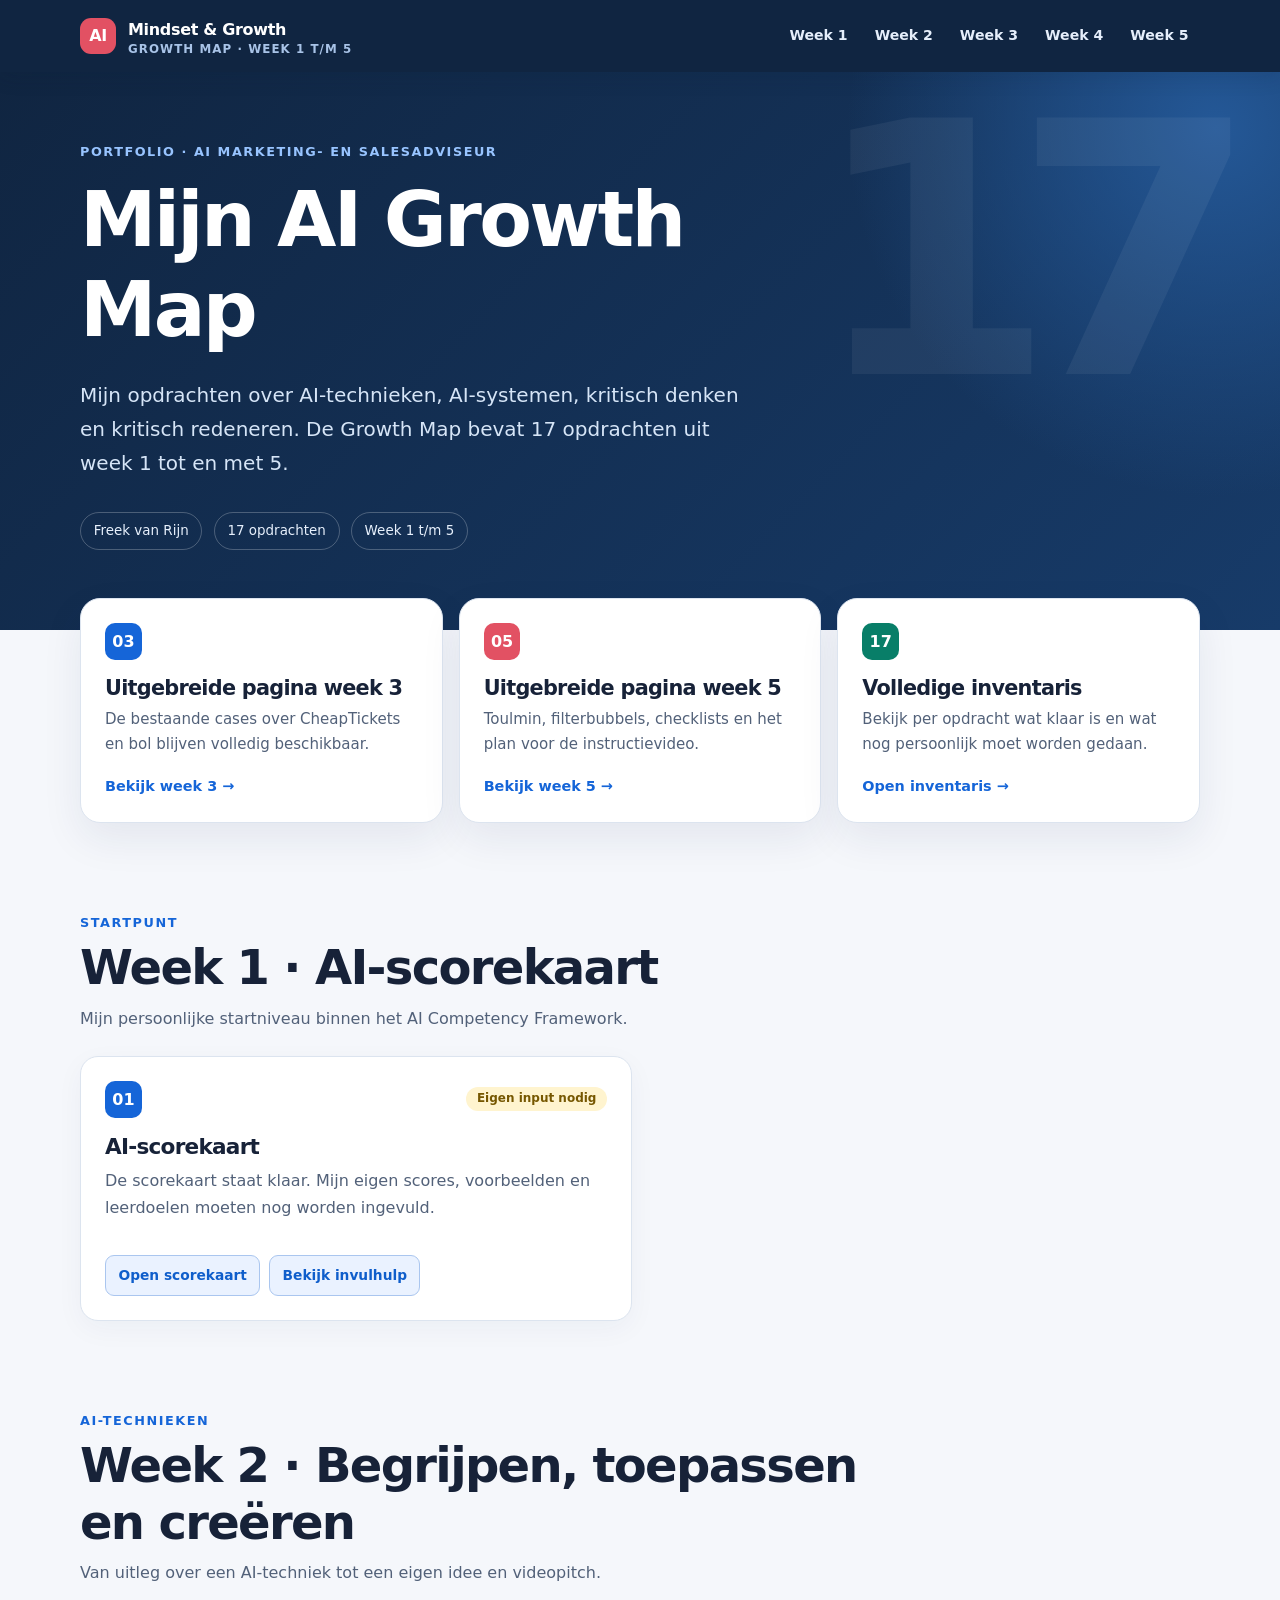
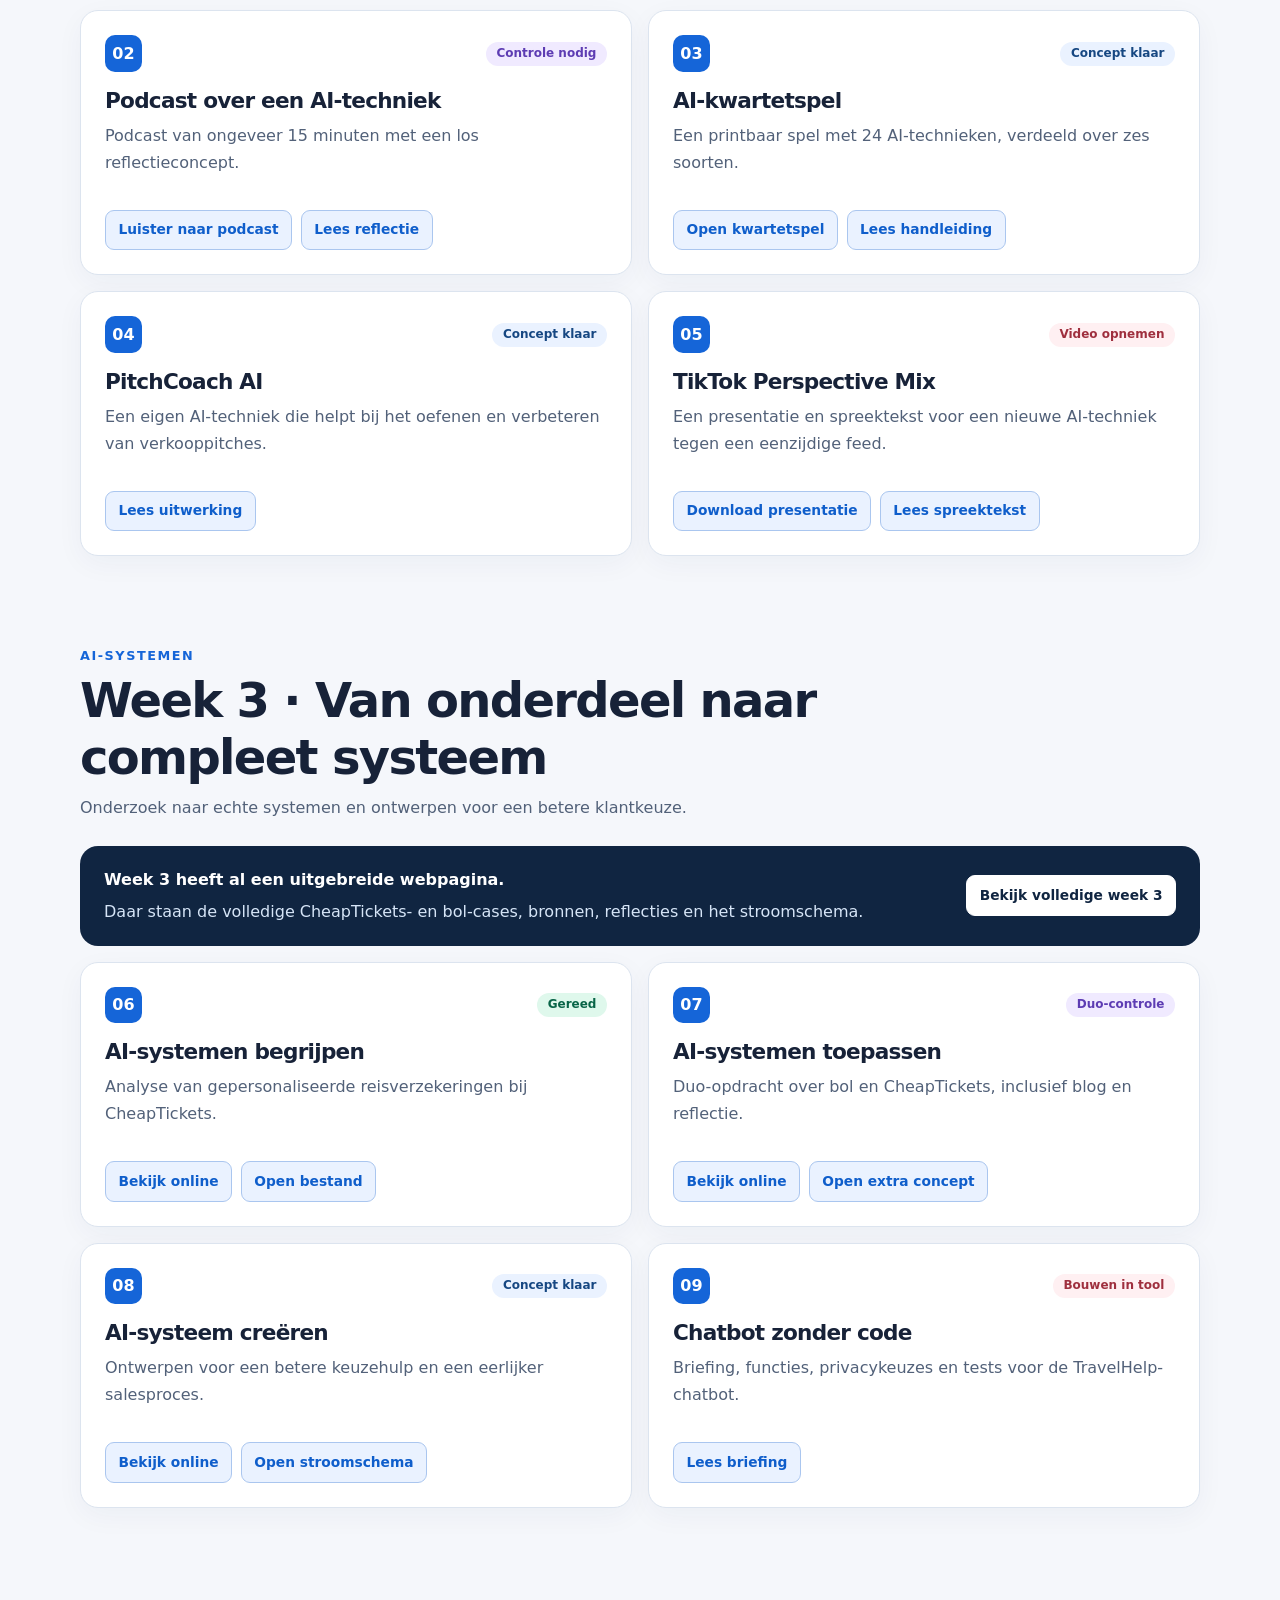
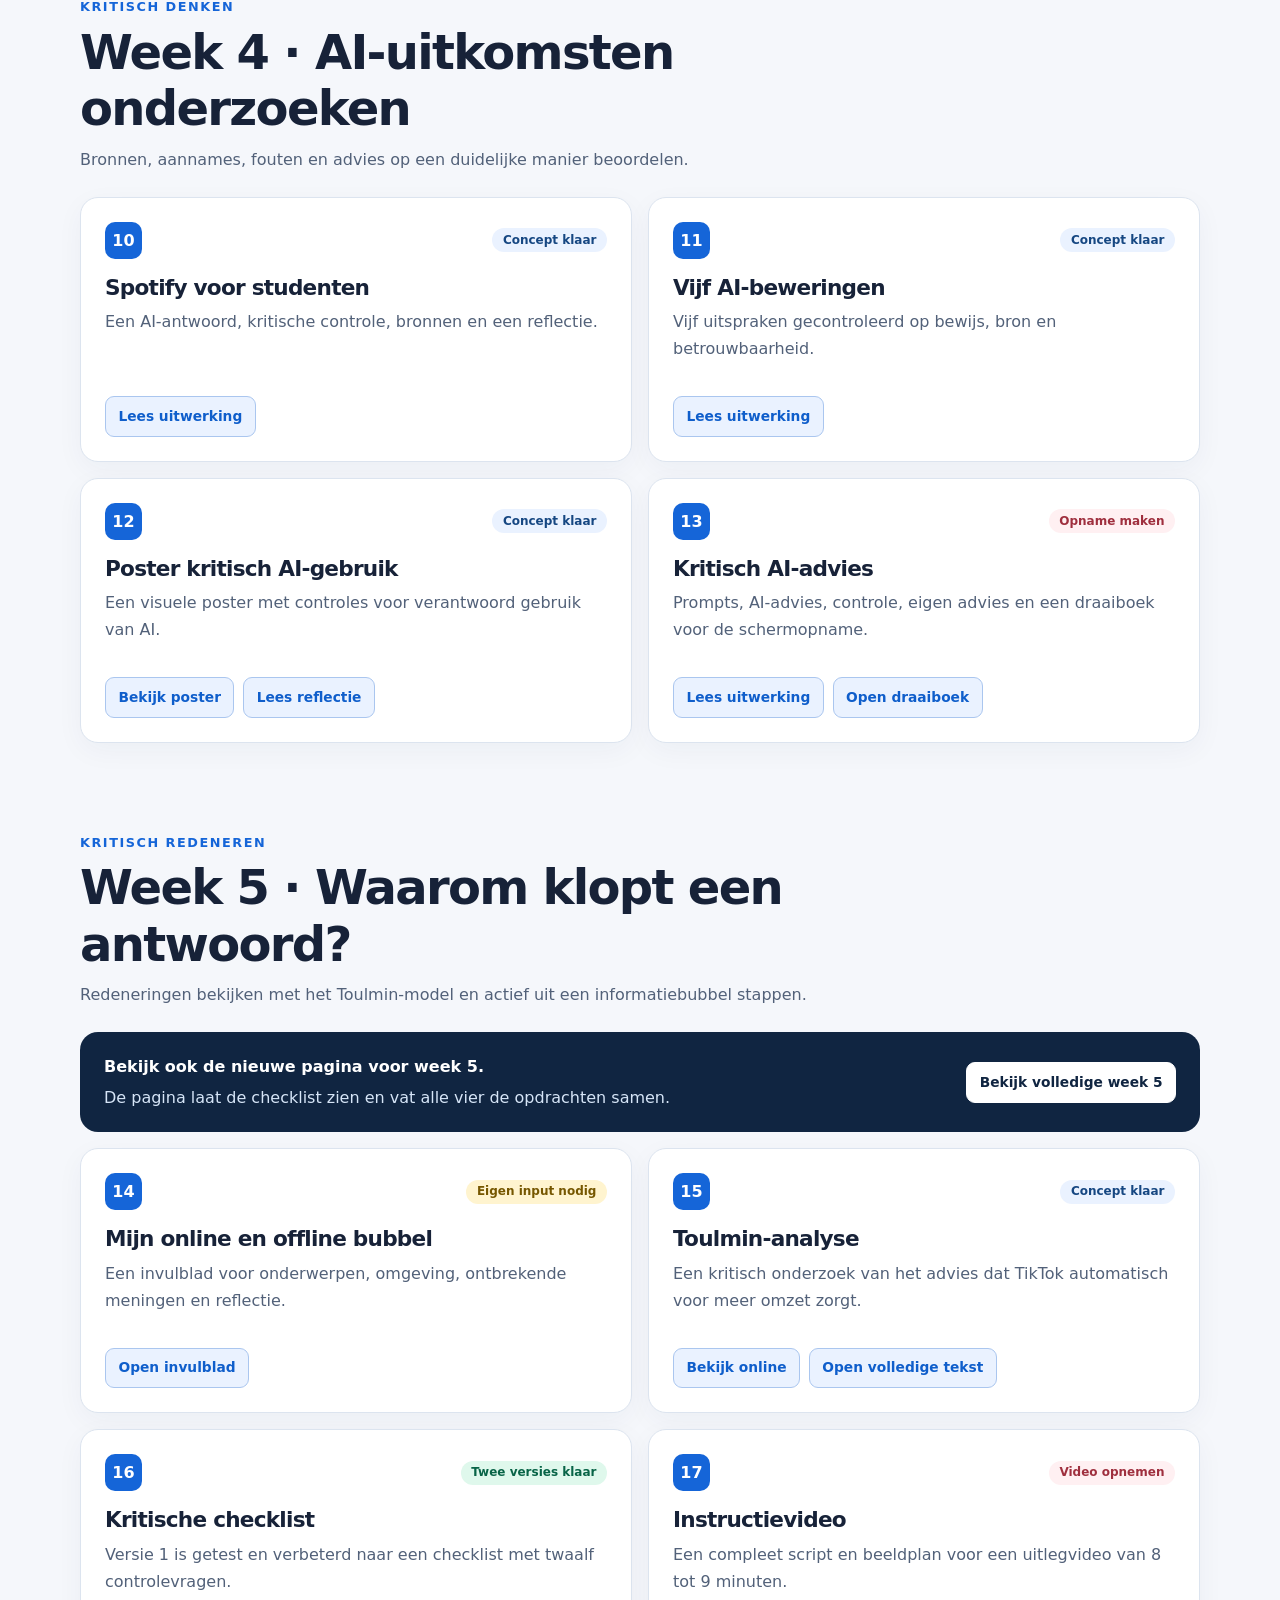
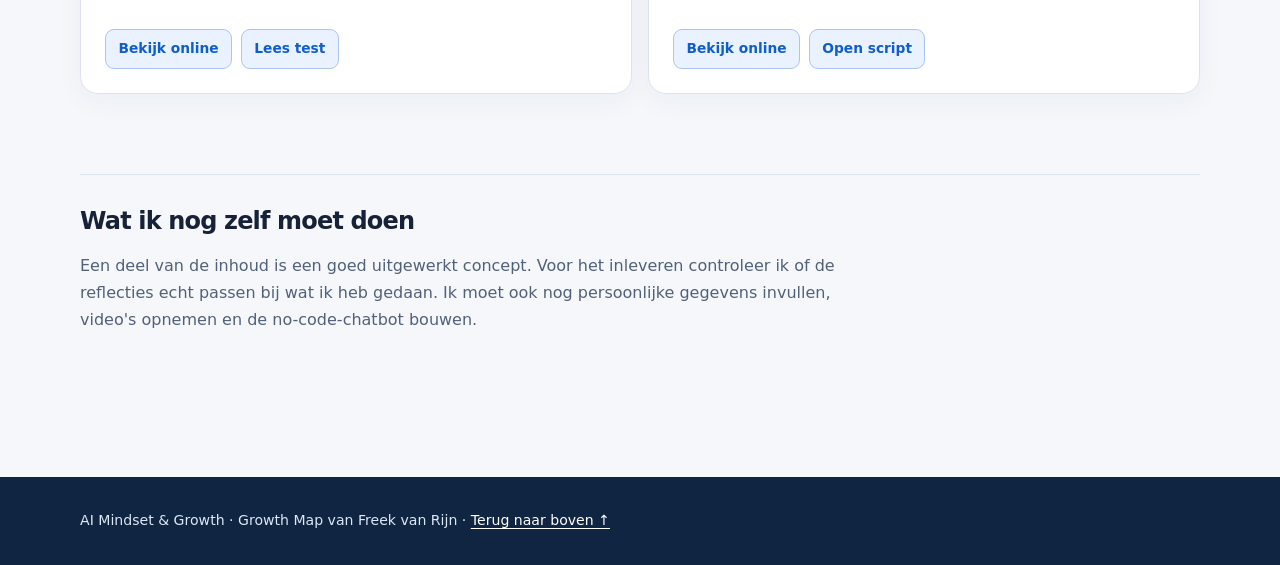
==== commit 5f6ca69f: "Voeg Growth Map week 1 tot en met 5 toe" ====
--- a/index.html
+++ b/index.html
@@ -3,182 +3,103 @@
 <head>
   <meta charset="utf-8">
   <meta name="viewport" content="width=device-width, initial-scale=1">
-  <meta name="description" content="Growth Map voor AI Mindset & Growth week 3: AI-systemen begrijpen, toepassen en creëren.">
+  <meta name="description" content="Growth Map van Freek van Rijn voor AI Mindset &amp; Growth, week 1 tot en met 5.">
   <meta name="theme-color" content="#102541">
-  <title>Week 3 AI-systemen | Mindset & Growth</title>
+  <title>Growth Map | AI Mindset &amp; Growth</title>
   <link rel="stylesheet" href="styles.css">
 </head>
 <body>
   <a class="skip-link" href="#inhoud">Ga naar inhoud</a>
   <header class="site-header">
     <div class="wrap header-inner">
-      <a class="brand" href="#top" aria-label="Mindset en Growth, terug naar boven"><span class="brand-mark" aria-hidden="true">AI</span><span>Mindset & Growth<small>Week 3 · AI-systemen</small></span></a>
+      <a class="brand" href="#top" aria-label="Mindset en Growth, terug naar boven"><span class="brand-mark" aria-hidden="true">AI</span><span>Mindset &amp; Growth<small>Growth Map · week 1 t/m 5</small></span></a>
       <nav class="nav" aria-label="Hoofdnavigatie">
-        <a href="#opdracht-1">01 Begrijpen</a>
-        <a href="#opdracht-2">02 Toepassen</a>
-        <a href="#opdracht-3">03 Creëren</a>
+        <a href="#week-1">Week 1</a>
+        <a href="#week-2">Week 2</a>
+        <a href="#week-3">Week 3</a>
+        <a href="#week-4">Week 4</a>
+        <a href="#week-5">Week 5</a>
       </nav>
     </div>
   </header>
 
-  <div class="hero" id="top">
+  <div class="hero portfolio-hero" id="top">
     <div class="wrap">
       <p class="eyebrow">Portfolio · AI marketing- en salesadviseur</p>
-      <h1>AI-systemen in marketing en sales</h1>
-      <p class="hero-lead">Drie opdrachten over het begrijpen, beoordelen en ontwerpen van AI-systemen. Met CheapTickets als individuele case en bol als tweede case voor de duo-opdracht met Simon.</p>
-      <div class="hero-meta"><span>Freek van Rijn</span><span>Duo-opdracht met Simon</span><span>17 september 2026</span></div>
+      <h1>Mijn AI Growth Map</h1>
+      <p class="hero-lead">Mijn opdrachten over AI-technieken, AI-systemen, kritisch denken en kritisch redeneren. De Growth Map bevat 17 opdrachten uit week 1 tot en met 5.</p>
+      <div class="hero-meta"><span>Freek van Rijn</span><span>17 opdrachten</span><span>Week 1 t/m 5</span></div>
     </div>
   </div>
 
   <main id="inhoud">
-    <section class="overview wrap" aria-label="Overzicht opdrachten">
+    <section class="overview wrap" aria-label="Snelle links">
       <div class="overview-grid">
-        <a class="overview-card" href="#opdracht-1"><span class="number">01</span><h2>AI-systemen begrijpen</h2><p>Onderzoek naar gepersonaliseerde reisverzekeringen bij CheapTickets.</p><span class="go">Bekijk opdracht →</span></a>
-        <a class="overview-card" href="#opdracht-2"><span class="number">02</span><h2>AI-systemen toepassen</h2><p>Gezamenlijk advies over bol en CheapTickets, met blog en reflectie.</p><span class="go">Bekijk opdracht →</span></a>
-        <a class="overview-card" href="#opdracht-3"><span class="number">03</span><h2>AI-systemen creëren</h2><p>Ontwerp voor een eerlijkere keuzehulp voor reisverzekeringen.</p><span class="go">Bekijk opdracht →</span></a>
+        <a class="overview-card" href="week3.html"><span class="number">03</span><h2>Uitgebreide pagina week 3</h2><p>De bestaande cases over CheapTickets en bol blijven volledig beschikbaar.</p><span class="go">Bekijk week 3 →</span></a>
+        <a class="overview-card" href="week5.html"><span class="number">05</span><h2>Uitgebreide pagina week 5</h2><p>Toulmin, filterbubbels, checklists en het plan voor de instructievideo.</p><span class="go">Bekijk week 5 →</span></a>
+        <a class="overview-card" href="portfolio/opdrachten/INVENTARIS.md"><span class="number">17</span><h2>Volledige inventaris</h2><p>Bekijk per opdracht wat klaar is en wat nog persoonlijk moet worden gedaan.</p><span class="go">Open inventaris →</span></a>
       </div>
     </section>
 
-    <section class="assignment wrap" id="opdracht-1" aria-labelledby="titel-1">
-      <div class="section-heading"><span class="number">01</span><div><h2 id="titel-1">AI-systemen begrijpen</h2><p>Individueel onderzoek naar de gepersonaliseerde verzekeringsaanbevelingen die Travix in 2018 voor onder meer CheapTickets.nl aankondigde.</p></div></div>
-      <div class="tagline"><span class="tag">Individueel</span><span class="tag">CheapTickets.nl</span><span class="tag">Beschrijving ±400 woorden</span><span class="tag">Reflectie ±200 woorden</span></div>
-      <div class="grid-2">
-        <article class="card accent-blue body-copy full">
-          <span class="mini-label">Inleveronderdeel 1</span>
-          <h3>Beschrijving van het AI-systeem</h3>
-          <p>Ik onderzoek het systeem voor gepersonaliseerde reisverzekeringen dat moederbedrijf Travix in 2018 voor onder meer CheapTickets.nl bekendmaakte. CheapTickets biedt tijdens het boeken reis- en annuleringsverzekeringen van Unigarant aan. Hepstar leverde volgens Travix een aanbevelingssysteem om verzekeringsaanbod beter op klanten af te stemmen. Het commerciële doel was klanten een relevanter aanbod tonen en tegelijk de verkoop van verzekeringen verhogen. CheapTickets bevestigt op zijn huidige website dat reizigers nog steeds verzekeringen van Unigarant in de boekingsstroom kunnen kiezen. Of het oorspronkelijke aanbevelingsmodel in dezelfde vorm actief is, staat daar niet bij. <a class="inline-source" href="#bron-ct-1" aria-label="Bron CheapTickets 1">[1]</a><a class="inline-source" href="#bron-ct-2" aria-label="Bron CheapTickets 2">[2]</a></p>
-          <p>Het systeem gebruikt volgens Travix contextuele en gedragsgegevens. Het bedrijf noemt leeftijd en eerder koopgedrag als concrete voorbeelden. Daarnaast zijn gegevens over de beschikbare verzekeringsproducten nodig om een aanbod te kunnen tonen. De openbare bronnen vermelden niet welke precieze klantgegevens Hepstar ontvangt, hoelang die worden bewaard of of bijvoorbeeld de bestemming wordt gebruikt. Zulke details kan ik dus niet als feiten presenteren. <a class="inline-source" href="#bron-ct-1" aria-label="Bron CheapTickets 1">[1]</a></p>
-          <p>De AI-techniek is <em>machine learning</em> in een aanbevelingsmodel. Het model zoekt patronen in gegevens en helpt bepalen welk verzekeringsaanbod relevant lijkt voor een reiziger. Travix schrijft dat data-analyses worden gebruikt om de algoritmen verder af te stellen, maar noemt geen specifiek model of nauwkeurigheid. De uitkomst is een gepersonaliseerd verzekeringsaanbod in het verkoopproces. Hoe de opties precies worden gerangschikt, is niet openbaar. Voor de reiziger loopt het proces van een vlucht kiezen naar verzekeringsaanbod bekijken, voorwaarden lezen en eventueel een verzekering toevoegen. Daarachter werken de website, het aanbevelingsmodel en de productinformatie samen. Hoe de technische koppeling precies werkt, maakt Travix niet openbaar. Het systeem is dus breder dan alleen het algoritme: het omvat klant- en productgegevens, de technische koppeling met CheapTickets, het aanbod van Unigarant, de weergave in de boekingsstroom en de uiteindelijke keuze van de klant. <a class="inline-source" href="#bron-ct-1" aria-label="Bron CheapTickets 1">[1]</a><a class="inline-source" href="#bron-ct-2" aria-label="Bron CheapTickets 2">[2]</a></p>
-          <p>Dit is een ondersteunend AI-systeem met beperkte autonomie. Het kan het aanbod automatisch aanpassen, maar de reiziger beslist of die een verzekering toevoegt. Travix, Hepstar en Unigarant bepalen samen welke producten en techniek worden ingezet; hoe zij aanbevelingen controleren, is publiek niet beschreven. De belangrijkste risico’s zijn een advies dat niet bij de reis past, te sterke sturing naar een extra aankoop en ongelijke behandeling doordat leeftijd of koopgedrag meetelt. Ook roept het gebruik van persoonsgegevens privacyvragen op. Ik zou daarom willen controleren of klanten de verschillen tussen verzekeringen duidelijk zien, zelf kunnen kiezen en een ongeschikte aanbeveling kunnen melden. Dat zijn voorgestelde controles, geen bewezen eigenschappen van het huidige systeem. <a class="inline-source" href="#bron-ct-1" aria-label="Bron CheapTickets 1">[1]</a><a class="inline-source" href="#bron-ct-2" aria-label="Bron CheapTickets 2">[2]</a></p>
-        </article>
-        <article class="card accent-green body-copy full">
-          <span class="mini-label">Inleveronderdeel 2</span>
-          <h3>Individuele reflectie</h3>
-          <p>Deze opdracht heeft mij geleerd dat een AI-systeem meer is dan een algoritme. Bij CheapTickets spelen ook gegevens, verzekeringsproducten, de website en menselijke keuzes een rol. Een aanbeveling kan de verkoop verbeteren, maar helpt de klant alleen als de verzekering bij diens situatie past. Een hoge conversie zegt niets over de kwaliteit van het advies.</p>
-          <p>Ik heb AI gebruikt om een toepassing bij CheapTickets te vinden, bronnen te vergelijken en mijn analyse te structureren. Daarna heb ik de bekendmaking van Travix naast de huidige website van CheapTickets gelegd. Travix bevestigt dat Hepstar machine learning gebruikte voor gepersonaliseerde verzekeringsaanbevelingen, maar de bron is uit 2018. De huidige site toont nog wel Unigarant-verzekeringen, zonder uit te leggen of hetzelfde model actief is. Ik kan ook niet zien welke gegevens het systeem precies verwerkt of hoeveel controle medewerkers hebben. Daarom heb ik deze punten als onzeker benoemd in plaats van ze met AI in te vullen.</p>
-          <p>Het belangrijkste inzicht voor mij is dat ik bij een AI-systeem steeds moet vragen wie er voordeel van heeft en wie de nadelen kan ervaren. Als ik dit verder kon onderzoeken, zou ik CheapTickets vragen hoe het aanbevelingen test, hoe klanten hun keuze kunnen begrijpen en hoe het bedrijf omgaat met ongeschikte adviezen.</p>
+    <section class="portfolio-week wrap" id="week-1" aria-labelledby="week-1-title">
+      <div class="week-heading"><p class="eyebrow dark">Startpunt</p><h2 id="week-1-title">Week 1 · AI-scorekaart</h2><p>Mijn persoonlijke startniveau binnen het AI Competency Framework.</p></div>
+      <div class="portfolio-grid">
+        <article class="portfolio-item">
+          <div class="item-top"><span class="number">01</span><span class="status status-input">Eigen input nodig</span></div>
+          <h3>AI-scorekaart</h3>
+          <p>De scorekaart staat klaar. Mijn eigen scores, voorbeelden en leerdoelen moeten nog worden ingevuld.</p>
+          <div class="file-links"><a href="portfolio/opdrachten/01 - Week 1 - AI-scorekaart/AI_Competency_Scorekaart_Freek_van_Rijn.xlsx">Open scorekaart</a><a href="portfolio/opdrachten/01 - Week 1 - AI-scorekaart/Persoonlijke input nodig.md">Bekijk invulhulp</a></div>
         </article>
       </div>
-      <div class="card" style="margin-top:1rem"><h3>Bronnen bij opdracht 1</h3><ol class="source-list"><li id="bron-ct-1"><a href="https://www.travix.com/press/release-2/" target="_blank" rel="noopener noreferrer">Travix over de samenwerking met Hepstar en Unigarant</a> (2018).</li><li id="bron-ct-2"><a href="https://www.cheaptickets.nl/specials/verzekerd-op-reis" target="_blank" rel="noopener noreferrer">CheapTickets.nl over reis- en annuleringsverzekeringen</a> (geraadpleegd 17 september 2026).</li></ol></div>
     </section>
 
-    <section class="assignment wrap" id="opdracht-2" aria-labelledby="titel-2">
-      <div class="section-heading"><span class="number" style="background:var(--coral)">02</span><div><h2 id="titel-2">AI-systemen toepassen</h2><p>Duo-opdracht met Simon. We vergelijken de keuzehulp van bol met gepersonaliseerde verzekeringsaanbevelingen bij CheapTickets.</p></div></div>
-      <div class="tagline"><span class="tag coral">Duo · Freek & Simon</span><span class="tag coral">Aanpak ±150 woorden</span><span class="tag coral">Online blog ±400 woorden</span><span class="tag coral">Individuele reflectie ±200 woorden</span></div>
-
-      <article class="card accent-coral body-copy">
-        <span class="mini-label">Inleveronderdeel 1</span>
-        <h3>Korte beschrijving van de uitgewerkte stappen</h3>
-        <p>Voor deze duo-opdracht kozen Simon en ik elk een ander bedrijf. Simon onderzocht hoe bol aanbevelingen, zoekresultaten, het koopblok en de nieuwe Shophulp gebruikt om klanten te helpen kiezen. Ik onderzocht het door Travix beschreven systeem voor gepersonaliseerde reisverzekeringen bij CheapTickets.nl. We gebruikten voor beide voorbeelden hetzelfde stappenplan: commercieel probleem, data, AI-techniek, besluit, menselijke rol en impact. Daarna koppelden we de systemen aan commerciële doelen en mogelijke KPI’s. We beoordeelden risico’s voor klanten en, bij bol, voor verkooppartners. Onze bronnen kwamen vooral van de bedrijven zelf en van de ACM. De ACM-toezeggingen rond bol zijn op 17 september 2026 nog onderdeel van een ontwerpbesluit; een definitief besluit is niet bevestigd. Na vergelijking kwamen we tot één advies: zet AI in om klanten beter te laten kiezen, maar controleer of de uitkomsten eerlijk, begrijpelijk en passend zijn. Mensen moeten de regels bepalen, klachten beoordelen en fouten kunnen herstellen.</p>
-        <p><a class="download" href="downloads/opdracht-2-aanpak.txt" download>↓ Download dit onderdeel als tekstbestand</a></p>
-      </article>
-
-      <div class="comparison" style="margin-top:1rem">
-        <article class="card">
-          <span class="mini-label">Simons bedrijf</span>
-          <h3>Bol · productkeuze en zichtbaarheid</h3>
-          <p>Bol telt volgens zijn cijfers van 31 maart 2026 <strong>14 miljoen klanten, 63 miljoen artikelen en 43.300 verkooppartners</strong>. De onderzochte keuzehulp bestaat uit persoonlijke aanbevelingen, de volgorde van zoekresultaten, het koopblok en sinds 15 september 2026 de AI-assistent Shophulp. Deze onderdelen werken niet noodzakelijk met hetzelfde model. <a class="inline-source" href="#bron-bol-1" aria-label="Bron bol 1">[3]</a><a class="inline-source" href="#bron-bol-2" aria-label="Bron bol 2">[4]</a></p>
-          <ul>
-            <li><strong>Commercieel doel:</strong> klanten sneller een passend artikel laten vinden en aankopen ondersteunen. Grotere zichtbaarheid kan ook verkooppartners helpen.</li>
-            <li><strong>Voorgestelde KPI’s:</strong> conversie, omzet per bezoeker, orderwaarde, retourpercentage, klanttevredenheid en verdeling van zichtbaarheid over partners. Dit zijn meetvoorstellen, geen gepubliceerde resultaten.</li>
-            <li><strong>Risico’s:</strong> populariteit kan nieuwe aanbieders benadelen; prominente plekken beïnvloeden partneromzet; AI-advies kan te neutraal lijken terwijl commerciële keuzes meespelen.</li>
-            <li><strong>Regels en mensen:</strong> rangschik op relevantie en aantoonbare kwaliteit, scheid partnerdata van eigen verkoop, markeer advertenties en Shophulp duidelijk, controleer ongelijke effecten en bied een bezwaarroute.</li>
-            <li><strong>Advies:</strong> inzetten én aanpassen. Gebruik de door de ACM beschreven toezeggingen als ondergrens voor eerlijke concurrentie en heldere informatie. <a class="inline-source" href="#bron-bol-3" aria-label="Bron bol 3">[5]</a></li>
-          </ul>
-        </article>
-        <article class="card">
-          <span class="mini-label">Freeks bedrijf</span>
-          <h3>CheapTickets · verzekeringsaanbevelingen</h3>
-          <p>Travix kondigde in 2018 een aanbevelingssysteem van Hepstar aan dat verzekeringsaanbod voor onder meer CheapTickets.nl personaliseert. Het gebruikt volgens Travix machine learning en kijkt bijvoorbeeld naar leeftijd en koopgedrag. CheapTickets biedt nu nog Unigarant-verzekeringen aan, maar bevestigt niet of hetzelfde model nog draait. <a class="inline-source" href="#bron-ct-1" aria-label="Bron CheapTickets 1">[1]</a><a class="inline-source" href="#bron-ct-2" aria-label="Bron CheapTickets 2">[2]</a></p>
-          <ul>
-            <li><strong>Commercieel doel:</strong> een relevanter aanbod en meer verkoop van verzekeringen per boeking.</li>
-            <li><strong>Voorgestelde KPI’s:</strong> aankooppercentage van passende polissen, klachten per 1.000 verkochte verzekeringen, annuleringen en klanttevredenheid.</li>
-            <li><strong>Risico’s:</strong> een ongeschikte polis, verkoopdruk, privacyproblemen of ongelijke uitkomsten door klantkenmerken.</li>
-            <li><strong>Regels en mensen:</strong> laat de reiziger zelf kiezen, toon dekking en uitsluitingen duidelijk, gebruik zo weinig mogelijk persoonsgegevens en laat een medewerker klachten of twijfelgevallen beoordelen.</li>
-            <li><strong>Advies:</strong> alleen inzetten als de huidige werking en de kwaliteit van de aanbevelingen aantoonbaar zijn; pas het systeem anders eerst aan.</li>
-          </ul>
-        </article>
+    <section class="portfolio-week wrap" id="week-2" aria-labelledby="week-2-title">
+      <div class="week-heading"><p class="eyebrow dark">AI-technieken</p><h2 id="week-2-title">Week 2 · Begrijpen, toepassen en creëren</h2><p>Van uitleg over een AI-techniek tot een eigen idee en videopitch.</p></div>
+      <div class="portfolio-grid">
+        <article class="portfolio-item"><div class="item-top"><span class="number">02</span><span class="status status-check">Controle nodig</span></div><h3>Podcast over een AI-techniek</h3><p>Podcast van ongeveer 15 minuten met een los reflectieconcept.</p><div class="file-links"><a href="portfolio/opdrachten/02 - Week 2 - Begrijp AI-techniek - podcast/Podcast_AI_Mindset_%26_Growth.mp3">Luister naar podcast</a><a href="portfolio/opdrachten/02 - Week 2 - Begrijp AI-techniek - podcast/Reflectie - concept.md">Lees reflectie</a></div></article>
+        <article class="portfolio-item"><div class="item-top"><span class="number">03</span><span class="status status-concept">Concept klaar</span></div><h3>AI-kwartetspel</h3><p>Een printbaar spel met 24 AI-technieken, verdeeld over zes soorten.</p><div class="file-links"><a href="portfolio/opdrachten/03 - Week 2 - Pas AI-techniek toe - kwartet/Kwartetspel - 24 AI-technieken.html">Open kwartetspel</a><a href="portfolio/opdrachten/03 - Week 2 - Pas AI-techniek toe - kwartet/Handleiding.md">Lees handleiding</a></div></article>
+        <article class="portfolio-item"><div class="item-top"><span class="number">04</span><span class="status status-concept">Concept klaar</span></div><h3>PitchCoach AI</h3><p>Een eigen AI-techniek die helpt bij het oefenen en verbeteren van verkooppitches.</p><div class="file-links"><a href="portfolio/opdrachten/04 - Week 2 - Creëer je AI-techniek/Uitwerking - PitchCoach AI.md">Lees uitwerking</a></div></article>
+        <article class="portfolio-item"><div class="item-top"><span class="number">05</span><span class="status status-action">Video opnemen</span></div><h3>TikTok Perspective Mix</h3><p>Een presentatie en spreektekst voor een nieuwe AI-techniek tegen een eenzijdige feed.</p><div class="file-links"><a href="portfolio/opdrachten/05 - Week 2 - Huiswerk - AI-techniek voor TikTok 2.0/Videopitch - TikTok Perspective Mix.pptx">Download presentatie</a><a href="portfolio/opdrachten/05 - Week 2 - Huiswerk - AI-techniek voor TikTok 2.0/Videopitch - spreektekst.md">Lees spreektekst</a></div></article>
       </div>
-
-      <article class="card accent-blue blog body-copy" style="margin-top:1rem">
-        <span class="mini-label">Inleveronderdeel 2 · online blog</span>
-        <h3>Wanneer wordt een aanbeveling een eerlijk advies?</h3>
-        <p>Een goede AI-aanbeveling helpt iemand kiezen. Maar dezelfde techniek kan ook bepalen welk product aandacht krijgt en welke aanbieder onzichtbaar blijft. Wij onderzochten dat spanningsveld bij bol en CheapTickets. Beide bedrijven gebruiken gegevens om klanten een aanbod te tonen. Het verschil zit in de gevolgen: bij bol beïnvloedt zichtbaarheid ook de kansen van duizenden verkooppartners; bij CheapTickets gaat het om een extra verzekeringskeuze tijdens een reisboeking.</p>
-        <p>Bol heeft 14 miljoen klanten, 63 miljoen artikelen en 43.300 verkooppartners volgens de peildatum van 31 maart 2026. Zoekresultaten worden volgens bol bepaald door relevantie en populariteit, waarbij klik- en koopgedrag meetellen. Het koopblok selecteert bij hetzelfde artikel één aanbieder op onder meer prijs, levering en kwaliteit. Sinds 15 september 2026 is er bovendien Shophulp: een AI-assistent die vragen stelt, producten vergelijkt en actuele prijzen en levertijden gebruikt. Eerdere aankopen en verlanglijsten tellen volgens bol alleen mee als de klant daarom vraagt. De klant beslist zelf over de aankoop. <a class="inline-source" href="#bron-bol-1" aria-label="Bron bol 1">[3]</a><a class="inline-source" href="#bron-bol-2" aria-label="Bron bol 2">[4]</a><a class="inline-source" href="#bron-bol-4" aria-label="Bron bol 4">[6]</a><a class="inline-source" href="#bron-bol-5" aria-label="Bron bol 5">[7]</a></p>
-        <p>Die functies kunnen de zoek- en aankoopervaring verbeteren. Wij zouden dat meten via conversie, retouren en klanttevredenheid, maar ook via de spreiding van zichtbaarheid tussen verkopers. Populariteit is namelijk een nuttig signaal, maar kan nieuwe of kleine partners achterstellen. De ACM heeft zorgen geuit over eerlijke concurrentie en prijsweergave. Bol heeft toegezegd de prominente plaatsing van aanbiedingen te verbeteren en platformdata niet te gebruiken om zichzelf als verkoper te bevoordelen. Op het moment van schrijven gaat het nog om een ontwerpbesluit. <a class="inline-source" href="#bron-bol-3" aria-label="Bron bol 3">[5]</a></p>
-        <p>Bij CheapTickets beschreef moederbedrijf Travix in 2018 een systeem van Hepstar dat met machine learning reisverzekeringen personaliseert. De inzet kan klanten sneller naar passende dekking leiden en de verzekeringsverkoop verhogen. Tegelijk kan een klant een polis kiezen die weinig toevoegt, terwijl gegevens zoals leeftijd en koopgedrag de aanbeveling beïnvloeden. CheapTickets toont nog steeds verzekeringen van Unigarant; of dezelfde techniek vandaag nog actief is, blijft openbaar onduidelijk. <a class="inline-source" href="#bron-ct-1" aria-label="Bron CheapTickets 1">[1]</a><a class="inline-source" href="#bron-ct-2" aria-label="Bron CheapTickets 2">[2]</a></p>
-        <p>Ons advies aan bol is: behoud de keuzehulp, maar toets zichtbaar of eigen aanbod en partneraanbod volgens dezelfde kwaliteitsregels worden behandeld. Markeer advertenties en AI-advies, leg de belangrijkste selectiefactoren uit en geef partners een menselijk aanspreekpunt bij bezwaar. Ons advies aan CheapTickets is: controleer eerst het huidige systeem, maak dekking en uitsluitingen vergelijkbaar en laat de reiziger bewust kiezen. Voor beide bedrijven geldt dat hogere conversie pas een goede uitkomst is wanneer klanten passend geholpen worden en benadeelde partijen fouten kunnen laten corrigeren.</p>
-      </article>
-
-      <article class="card accent-green body-copy" style="margin-top:1rem">
-        <span class="mini-label">Inleveronderdeel 3</span>
-        <h3>Mijn individuele reflectie</h3>
-        <p>Door deze opdracht zie ik scherper dat AI-toepassing niet stopt bij een technisch werkend model. De plek waar een aanbeveling verschijnt, de commerciële prikkel erachter en de mogelijkheid om een keuze te corrigeren bepalen mee of het systeem verantwoord is. Vooral de vergelijking tussen bol en CheapTickets hielp mij. Bij bol kan één prominente positie veel betekenen voor een verkooppartner. Bij CheapTickets kan een aanbeveling juist invloed hebben op een persoonlijke verzekeringskeuze.</p>
-        <p>Ik heb AI gebruikt om de twee cases te structureren, bronnen te vinden en een eerste vergelijking te formuleren. Daarna heb ik de belangrijke beweringen teruggelegd naast publicaties van bol, Travix, CheapTickets en de ACM. Dat was nodig omdat woorden als “aanbeveling” en “AI” verschillende technieken kunnen verbergen. Zo is niet openbaar bevestigd dat alle onderdelen van bol met hetzelfde model werken. Ook kan ik uit de actuele verzekeringspagina van CheapTickets niet afleiden dat het Hepstar-model uit 2018 nog actief is.</p>
-        <p>Mijn kritische punt is dat conversie alleen geen voldoende succesmaat is. Ik zou ook klachten, retouren, de kwaliteit van het advies en ongelijke effecten meten. Bij een vervolgonderzoek zou ik klanten en verkooppartners vragen of zij de aanbevelingen begrijpen en weten waar zij een fout kunnen melden. Zo blijft de menselijke controle zichtbaar in het proces.</p>
-      </article>
-
-      <div class="card" style="margin-top:1rem"><h3>Bronnen bij opdracht 2</h3><ol class="source-list"><li id="bron-bol-1"><a href="https://over.bol.com/nl/over-bol/" target="_blank" rel="noopener noreferrer">Bol, feiten en cijfers</a> (peildatum 31 maart 2026).</li><li id="bron-bol-2"><a href="https://over.bol.com/nl/nieuws/bol-introduceert-shophulp-persoonlijke-ai-assistent-voor-makkelijker-online-winkelen/" target="_blank" rel="noopener noreferrer">Bol, introductie van Shophulp</a> (15 september 2026).</li><li id="bron-bol-3"><a href="https://www.acm.nl/nl/publicaties/bol-doet-toezeggingen-aan-acm-die-consumenten-en-verkopers-meer-beschermen" target="_blank" rel="noopener noreferrer">ACM, toezeggingen en ontwerpbesluit over bol</a> (3 augustus 2026).</li><li id="bron-bol-4"><a href="https://over.bol.com/nl/nieuws/waarom-zie-ik-juist-deze-producten-wanneer-ik-zoek-op-bol/" target="_blank" rel="noopener noreferrer">Bol, uitleg over zoekresultaten</a> (20 mei 2026).</li><li id="bron-bol-5"><a href="https://partnerplatform.bol.com/nl/idp/koopblok" target="_blank" rel="noopener noreferrer">Bol Partnerplatform, factoren voor het koopblok</a>.</li><li><a href="https://www.bol.com/nl/nl/tc/privacybeleid/" target="_blank" rel="noopener noreferrer">Bol, privacybeleid en persoonlijke aanbevelingen</a>.</li><li>CheapTickets-bronnen: zie <a href="#bron-ct-1">[1]</a> en <a href="#bron-ct-2">[2]</a> bij opdracht 1.</li></ol></div>
     </section>
 
-    <section class="assignment wrap" id="opdracht-3" aria-labelledby="titel-3">
-      <div class="section-heading"><span class="number" style="background:var(--green)">03</span><div><h2 id="titel-3">AI-systemen creëren</h2><p>Individueel ontwerp voor een Verzekeringswijzer die reizigers helpt een passende keuze te maken bij CheapTickets.</p></div></div>
-      <div class="tagline"><span class="tag green">Individueel</span><span class="tag green">Ontwerp, geen bestaand product</span><span class="tag green">Probleem ±150 woorden</span><span class="tag green">Stroomschema</span><span class="tag green">Reflectie ±200 woorden</span></div>
+    <section class="portfolio-week wrap" id="week-3" aria-labelledby="week-3-title">
+      <div class="week-heading"><p class="eyebrow dark">AI-systemen</p><h2 id="week-3-title">Week 3 · Van onderdeel naar compleet systeem</h2><p>Onderzoek naar echte systemen en ontwerpen voor een betere klantkeuze.</p></div>
+      <div class="callout"><div><strong>Week 3 heeft al een uitgebreide webpagina.</strong><p>Daar staan de volledige CheapTickets- en bol-cases, bronnen, reflecties en het stroomschema.</p></div><a class="button" href="week3.html">Bekijk volledige week 3</a></div>
+      <div class="portfolio-grid">
+        <article class="portfolio-item"><div class="item-top"><span class="number">06</span><span class="status status-ready">Gereed</span></div><h3>AI-systemen begrijpen</h3><p>Analyse van gepersonaliseerde reisverzekeringen bij CheapTickets.</p><div class="file-links"><a href="week3.html#opdracht-1">Bekijk online</a><a href="portfolio/opdrachten/06 - Week 3 - AI-systemen begrijpen/Uitwerking - CheapTickets.md">Open bestand</a></div></article>
+        <article class="portfolio-item"><div class="item-top"><span class="number">07</span><span class="status status-check">Duo-controle</span></div><h3>AI-systemen toepassen</h3><p>Duo-opdracht over bol en CheapTickets, inclusief blog en reflectie.</p><div class="file-links"><a href="week3.html#opdracht-2">Bekijk online</a><a href="portfolio/opdrachten/07 - Week 3 - AI-systemen toepassen/Uitwerking - CheapTickets en Spotify.md">Open extra concept</a></div></article>
+        <article class="portfolio-item"><div class="item-top"><span class="number">08</span><span class="status status-concept">Concept klaar</span></div><h3>AI-systeem creëren</h3><p>Ontwerpen voor een betere keuzehulp en een eerlijker salesproces.</p><div class="file-links"><a href="week3.html#opdracht-3">Bekijk online</a><a href="portfolio/opdrachten/08 - Week 3 - AI-systemen creëren/Stroomschema - LeadFocus.svg">Open stroomschema</a></div></article>
+        <article class="portfolio-item"><div class="item-top"><span class="number">09</span><span class="status status-action">Bouwen in tool</span></div><h3>Chatbot zonder code</h3><p>Briefing, functies, privacykeuzes en tests voor de TravelHelp-chatbot.</p><div class="file-links"><a href="portfolio/opdrachten/09 - Week 3 - Huiswerk - AI-tool zonder code/Briefing - TravelHelp chatbot.md">Lees briefing</a></div></article>
+      </div>
+    </section>
 
-      <article class="card accent-green body-copy">
-        <span class="mini-label">Inleveronderdeel 1</span>
-        <h3>Het commerciële probleem</h3>
-        <p>CheapTickets biedt tijdens het boeken reis- en annuleringsverzekeringen aan. Een reiziger moet daarbij beoordelen welke dekking nodig is, welke uitsluitingen gelden en of er al een andere verzekering bestaat. Dat is lastig in een boekingsproces waarin de vlucht vooropstaat. Een slecht passende verzekering kan leiden tot klachten, annuleringen en minder vertrouwen. Travix beschreef in 2018 al een systeem dat verzekeringsaanbod personaliseert, maar de openbare bronnen tonen niet hoe het huidige advies precies werkt. Daarom ontwerp ik de Verzekeringswijzer als verbetering van de keuzehulp, niet als beschrijving van een bestaand product. De AI herkent op basis van vrijwillig ingevulde reisbehoeften welke polisopties mogelijk relevant zijn. De klant ziet daarnaast een gewone vergelijking van alle beschikbare opties en kiest zelf. Het commerciële doel is meer passende verzekeringsaankopen en minder herstelwerk achteraf. AI is hier nuttig omdat het veel mogelijke behoeften snel kan ordenen; vaste regels en mensen bewaken de grenzen van het advies. <a class="inline-source" href="#bron-ct-1" aria-label="Bron CheapTickets 1">[1]</a><a class="inline-source" href="#bron-ct-2" aria-label="Bron CheapTickets 2">[2]</a></p>
-      </article>
+    <section class="portfolio-week wrap" id="week-4" aria-labelledby="week-4-title">
+      <div class="week-heading"><p class="eyebrow dark">Kritisch denken</p><h2 id="week-4-title">Week 4 · AI-uitkomsten onderzoeken</h2><p>Bronnen, aannames, fouten en advies op een duidelijke manier beoordelen.</p></div>
+      <div class="portfolio-grid">
+        <article class="portfolio-item"><div class="item-top"><span class="number">10</span><span class="status status-concept">Concept klaar</span></div><h3>Spotify voor studenten</h3><p>Een AI-antwoord, kritische controle, bronnen en een reflectie.</p><div class="file-links"><a href="portfolio/opdrachten/10 - Week 4 - Kritisch denken begrijpen/Uitwerking - Spotify voor studenten.md">Lees uitwerking</a></div></article>
+        <article class="portfolio-item"><div class="item-top"><span class="number">11</span><span class="status status-concept">Concept klaar</span></div><h3>Vijf AI-beweringen</h3><p>Vijf uitspraken gecontroleerd op bewijs, bron en betrouwbaarheid.</p><div class="file-links"><a href="portfolio/opdrachten/11 - Week 4 - Kritisch denken toepassen/Uitwerking - vijf AI-beweringen.md">Lees uitwerking</a></div></article>
+        <article class="portfolio-item"><div class="item-top"><span class="number">12</span><span class="status status-concept">Concept klaar</span></div><h3>Poster kritisch AI-gebruik</h3><p>Een visuele poster met controles voor verantwoord gebruik van AI.</p><div class="file-links"><a href="portfolio/opdrachten/12 - Week 4 - Kritisch denken creëren/Poster - kritisch AI-gebruik.svg">Bekijk poster</a><a href="portfolio/opdrachten/12 - Week 4 - Kritisch denken creëren/Reflectie - concept.md">Lees reflectie</a></div></article>
+        <article class="portfolio-item"><div class="item-top"><span class="number">13</span><span class="status status-action">Opname maken</span></div><h3>Kritisch AI-advies</h3><p>Prompts, AI-advies, controle, eigen advies en een draaiboek voor de schermopname.</p><div class="file-links"><a href="portfolio/opdrachten/13 - Week 4 - Huiswerk - kritisch AI-advies/Uitwerking - kritisch AI-advies.md">Lees uitwerking</a><a href="portfolio/opdrachten/13 - Week 4 - Huiswerk - kritisch AI-advies/Schermopname - draaiboek.md">Open draaiboek</a></div></article>
+      </div>
+    </section>
 
-      <article class="card" style="margin-top:1rem">
-        <span class="mini-label">Inleveronderdeel 2 · visueel stroomschema</span>
-        <h3>Zo werkt de Verzekeringswijzer</h3>
-        <div class="flow" role="list" aria-label="Zes stappen van het ontworpen AI-systeem">
-          <div class="flow-step" role="listitem"><h4>Probleem en doel</h4><p>Een passende polis kiezen zonder verkoopdruk; minder klachten na aankoop.</p></div>
-          <div class="flow-step" role="listitem"><h4>Data</h4><p>Vrijwillige antwoorden over reisduur, reisgezelschap en gewenste dekking; actuele polisvoorwaarden.</p></div>
-          <div class="flow-step" role="listitem"><h4>AI-techniek</h4><p>Een classificatiemodel herkent behoeften; regels controleren of een polis daarbij past.</p></div>
-          <div class="flow-step" role="listitem"><h4>Besluit en output</h4><p>Het systeem toont mogelijke opties met redenen en uitsluitingen; het sluit niets automatisch af.</p></div>
-          <div class="flow-step" role="listitem"><h4>Mens en organisatie</h4><p>De reiziger kiest; verzekeringsspecialisten keuren regels goed en beoordelen klachten.</p></div>
-          <div class="flow-step" role="listitem"><h4>Impact en ethiek</h4><p>Meet passende aankopen, klachten en ongelijke uitkomsten; stuur het model zo nodig bij.</p></div>
-        </div>
-      </article>
+    <section class="portfolio-week wrap" id="week-5" aria-labelledby="week-5-title">
+      <div class="week-heading"><p class="eyebrow dark">Kritisch redeneren</p><h2 id="week-5-title">Week 5 · Waarom klopt een antwoord?</h2><p>Redeneringen bekijken met het Toulmin-model en actief uit een informatiebubbel stappen.</p></div>
+      <div class="callout"><div><strong>Bekijk ook de nieuwe pagina voor week 5.</strong><p>De pagina laat de checklist zien en vat alle vier de opdrachten samen.</p></div><a class="button" href="week5.html">Bekijk volledige week 5</a></div>
+      <div class="portfolio-grid">
+        <article class="portfolio-item"><div class="item-top"><span class="number">14</span><span class="status status-input">Eigen input nodig</span></div><h3>Mijn online en offline bubbel</h3><p>Een invulblad voor onderwerpen, omgeving, ontbrekende meningen en reflectie.</p><div class="file-links"><a href="portfolio/opdrachten/14 - Week 5 - Bubbels begrijpen/Invulblad - jouw bubbels.md">Open invulblad</a></div></article>
+        <article class="portfolio-item"><div class="item-top"><span class="number">15</span><span class="status status-concept">Concept klaar</span></div><h3>Toulmin-analyse</h3><p>Een kritisch onderzoek van het advies dat TikTok automatisch voor meer omzet zorgt.</p><div class="file-links"><a href="week5.html#opdracht-15">Bekijk online</a><a href="portfolio/opdrachten/15 - Week 5 - Toulmin-model toepassen/Uitwerking - TikTok-advies volgens Toulmin.md">Open volledige tekst</a></div></article>
+        <article class="portfolio-item"><div class="item-top"><span class="number">16</span><span class="status status-ready">Twee versies klaar</span></div><h3>Kritische checklist</h3><p>Versie 1 is getest en verbeterd naar een checklist met twaalf controlevragen.</p><div class="file-links"><a href="week5.html#opdracht-16">Bekijk online</a><a href="portfolio/opdrachten/16 - Week 5 - Kritische checklist creëren/Uitwerking - test en verbetering checklist.md">Lees test</a></div></article>
+        <article class="portfolio-item"><div class="item-top"><span class="number">17</span><span class="status status-action">Video opnemen</span></div><h3>Instructievideo</h3><p>Een compleet script en beeldplan voor een uitlegvideo van 8 tot 9 minuten.</p><div class="file-links"><a href="week5.html#opdracht-17">Bekijk online</a><a href="portfolio/opdrachten/17 - Week 5 - Huiswerk - instructievideo kritisch redeneren/Instructievideo - script en draaiboek.md">Open script</a></div></article>
+      </div>
+    </section>
 
-      <div class="grid-2" style="margin-top:1rem">
-        <article class="card">
-          <span class="mini-label">Inleveronderdeel 3</span>
-          <h3>Uitleg per systeemonderdeel</h3>
-          <ul>
-            <li><strong>Probleem:</strong> de huidige verzekeringskeuze kan voor klanten onduidelijk zijn. Het ontwerp wil een passende, bewuste keuze ondersteunen.</li>
-            <li><strong>Data:</strong> de klant vult alleen gegevens in die nodig zijn voor een advies. Medische gegevens en eerdere aankopen zijn geen verplichte invoer. Polisvoorwaarden komen van de verzekeraar.</li>
-            <li><strong>Techniek:</strong> een classificatiemodel zet antwoorden om in behoeftegroepen. Vaste regels sluiten opties uit die niet aansluiten op de ingevulde eisen.</li>
-            <li><strong>Output:</strong> de klant krijgt een overzicht met relevante mogelijkheden, prijs, dekking, uitsluitingen en een korte uitleg. Alle opties blijven opvraagbaar.</li>
-            <li><strong>Mens:</strong> de reiziger beslist. Een verzekeringsspecialist beheert regels; klantenservice beoordeelt klachten en fouten.</li>
-            <li><strong>Impact:</strong> een verkeerd advies kan geld kosten of onvoldoende dekking opleveren. Daarom zijn steekproeven en een eenvoudige bezwaarroute nodig.</li>
-          </ul>
-        </article>
-        <article class="card">
-          <span class="mini-label">Inleveronderdeel 4</span>
-          <h3>Techniek versus systeem</h3>
-          <p>De <strong>AI-techniek</strong> is het classificatiemodel dat reisbehoeften herkent. De <strong>vaste regels</strong> toetsen of een verzekeringsproduct bij die behoeften past. Het <strong>AI-systeem</strong> is het complete proces: invoer door de klant, gegevensverwerking, model, polisgegevens, weergave in de boekingsstroom, keuze van de reiziger, controle door medewerkers en meting van gevolgen.</p>
-          <div class="divider"></div>
-          <h3>KPI en meting</h3>
-          <p>Mijn hoofd-KPI is de <strong>gekwalificeerde verzekeringsconversie</strong>: het percentage boekingen waarbij een reiziger bewust een polis kiest én in de daaropvolgende 30 dagen geen klacht of annulering wegens ongeschiktheid meldt. Vergelijk deze KPI in een pilot met de bestaande boekingsstroom. Meet daarnaast het aantal klachten per 1.000 verkochte polissen en controleer of bepaalde klantgroepen slechter worden geholpen.</p>
-          <p class="note">Dit is een voorgesteld ontwerp en meetplan; het zijn geen resultaten van CheapTickets.</p>
-        </article>
-      </div>
-
-      <article class="card accent-coral body-copy" style="margin-top:1rem">
-        <span class="mini-label">Inleveronderdeel 5</span>
-        <h3>Reflectie op mens en ethiek</h3>
-        <p>Mijn Verzekeringswijzer beïnvloedt welke polis een reiziger als eerste bekijkt. Daardoor kan het systeem helpen, maar ook onbedoeld een te dure of ongeschikte optie aantrekkelijk maken. De grootste ethische vraag is of een advies werkelijk het belang van de klant dient wanneer CheapTickets tegelijk verdient aan de verkoop. Daarom moet de klant de prijs, dekking en uitsluitingen eenvoudig kunnen vergelijken en ook zonder AI-advies verder kunnen.</p>
-        <p>Ik zou zo weinig mogelijk persoonsgegevens gebruiken. Leeftijd of koopgeschiedenis mogen niet automatisch zwaarder wegen omdat ze de verkoop verhogen. Een verzekeringsspecialist moet vooraf goedkeuren welke gegevens nodig zijn en welke polissen het systeem mag adviseren. Klantenservice moet fouten kunnen herstellen. Tijdens een pilot zou ik per klantgroep controleren of de kwaliteit van adviezen verschilt en of klachten toenemen. Bij een probleem wordt de aanbeveling uitgezet tot de oorzaak bekend is.</p>
-        <p>Ik heb AI gebruikt om het probleem in systeemstappen te verdelen en mogelijke risico’s te verzamelen. Daarna heb ik de bronnen over CheapTickets opnieuw gecontroleerd. Het persbericht uit 2018 bewijst dat er toen een aanbevelingssysteem werd aangekondigd, maar niet hoe de huidige techniek werkt. Daarom presenteer ik dit als mijn eigen ontwerp. Mijn belangrijkste inzicht is dat menselijke controle pas betekenis heeft als medewerkers het systeem kunnen aanpassen en klanten een fout kunnen laten corrigeren.</p>
-      </article>
-
-      <div class="card" style="margin-top:1rem"><h3>Bronnen bij opdracht 3</h3><p>De context over het bestaande aanbod komt uit de <a href="https://www.travix.com/press/release-2/" target="_blank" rel="noopener noreferrer">aankondiging van Travix</a> en de <a href="https://www.cheaptickets.nl/specials/verzekerd-op-reis" target="_blank" rel="noopener noreferrer">verzekeringspagina van CheapTickets</a>. Het ontwerp, de KPI en de controles zijn eigen voorstellen.</p></div>
+    <section class="wrap personal-note" aria-labelledby="controle-title">
+      <h2 id="controle-title">Wat ik nog zelf moet doen</h2>
+      <p>Een deel van de inhoud is een goed uitgewerkt concept. Voor het inleveren controleer ik of de reflecties echt passen bij wat ik heb gedaan. Ik moet ook nog persoonlijke gegevens invullen, video's opnemen en de no-code-chatbot bouwen.</p>
     </section>
   </main>
-  <footer class="site-footer"><div class="wrap"><p>AI Mindset & Growth · week 3 · Opdrachten 1, 2 en 3 · <a href="#top">Terug naar boven ↑</a></p></div></footer>
+  <footer class="site-footer"><div class="wrap"><p>AI Mindset &amp; Growth · Growth Map van Freek van Rijn · <a href="#top">Terug naar boven ↑</a></p></div></footer>
 </body>
 </html>
--- a/styles.css
+++ b/styles.css
@@ -47,6 +47,8 @@
 .hero { background: radial-gradient(circle at 95% 10%, #245897 0, transparent 28%), linear-gradient(135deg, #102541, #173b69); color: white; overflow: hidden; }
 .hero .wrap { position: relative; padding-block: 4.3rem 5rem; }
 .hero .wrap::after { content: "03"; position: absolute; right: -1rem; top: .25rem; font-size: clamp(11rem, 28vw, 22rem); line-height: 1; font-weight: 900; letter-spacing: -.12em; color: rgba(255,255,255,.055); pointer-events: none; }
+.hero.portfolio-hero .wrap::after { content: "17"; }
+.hero.week5-hero .wrap::after { content: "05"; }
 .eyebrow { margin: 0 0 .75rem; color: #98c4ff; font-size: .8rem; font-weight: 800; letter-spacing: .12em; text-transform: uppercase; }
 h1, h2, h3, h4 { line-height: 1.18; letter-spacing: -.035em; }
 h1 { position: relative; margin: 0; max-width: 760px; font-size: clamp(2.7rem, 6vw, 5.4rem); }
@@ -56,6 +58,7 @@
 main { padding-bottom: 5rem; }
 .overview { margin-top: -2rem; position: relative; z-index: 1; }
 .overview-grid { display: grid; grid-template-columns: repeat(3, 1fr); gap: 1rem; }
+.overview-grid.four { grid-template-columns: repeat(4, 1fr); }
 .overview-card { display: flex; flex-direction: column; min-height: 210px; padding: 1.5rem; border-radius: 20px; color: var(--ink); background: white; text-decoration: none; box-shadow: var(--shadow); border: 1px solid var(--line); transition: transform .2s ease, box-shadow .2s ease; }
 .overview-card:hover { color: var(--ink); transform: translateY(-3px); box-shadow: 0 20px 46px rgba(20,43,83,.14); }
 .number { display: inline-grid; place-items: center; width: 2.3rem; height: 2.3rem; border-radius: 10px; color: #fff; background: var(--blue); font-weight: 800; }
@@ -120,16 +123,53 @@
 .site-footer { background: #102541; color: #dce8f7; padding: 2rem 0; font-size: .88rem; }
 .site-footer p { margin: 0; }
 .site-footer a { color: white; }
+.portfolio-week { scroll-margin-top: 100px; padding-top: 5rem; }
+.week-heading { max-width: 800px; margin-bottom: 1.5rem; }
+.week-heading h2 { margin: 0; font-size: clamp(2rem, 4vw, 3rem); }
+.week-heading p { color: var(--muted); margin: .55rem 0 0; }
+.eyebrow.dark { color: var(--blue); margin-bottom: .35rem; }
+.portfolio-grid { display: grid; grid-template-columns: repeat(2, minmax(0,1fr)); gap: 1rem; }
+.portfolio-item { display: flex; flex-direction: column; min-height: 265px; padding: 1.5rem; border: 1px solid var(--line); border-radius: 18px; background: var(--white); box-shadow: 0 8px 28px rgba(20,43,83,.045); }
+.portfolio-item h3 { margin: 1rem 0 .5rem; font-size: 1.35rem; }
+.portfolio-item p { margin: 0; color: var(--muted); }
+.item-top { display: flex; align-items: center; justify-content: space-between; gap: 1rem; }
+.status { display: inline-flex; border-radius: 999px; padding: .26rem .66rem; font-size: .75rem; line-height: 1.3; font-weight: 800; }
+.status-ready { background: #dff8ec; color: #086447; }
+.status-concept { background: var(--blue-soft); color: #164782; }
+.status-input { background: #fff4cf; color: #765700; }
+.status-action { background: var(--coral-soft); color: #9f2f3e; }
+.status-check { background: #f0eaff; color: #5d3cb3; }
+.file-links { display: flex; flex-wrap: wrap; gap: .55rem; margin-top: auto; padding-top: 1.2rem; }
+.file-links a, .button { display: inline-flex; align-items: center; border: 1px solid #aac6ef; border-radius: 9px; background: var(--blue-soft); padding: .48rem .78rem; text-decoration: none; font-size: .86rem; font-weight: 750; }
+.file-links.standalone { margin-top: 1rem; padding-top: 0; }
+.callout { display: flex; justify-content: space-between; align-items: center; gap: 1.5rem; margin-bottom: 1rem; padding: 1.3rem 1.5rem; color: white; background: #102541; border-radius: 18px; }
+.callout p { margin: .25rem 0 0; color: #d6e5f7; }
+.callout .button { flex: 0 0 auto; color: #102541; background: white; border-color: white; }
+.personal-note { margin-top: 5rem; margin-bottom: 1rem; padding-block: 2rem; border-top: 1px solid var(--line); }
+.personal-note h2 { margin: 0 0 .5rem; }
+.personal-note p { max-width: 78ch; color: var(--muted); }
+.poster-grid { display: grid; grid-template-columns: repeat(2, minmax(0,1fr)); align-items: start; gap: 1rem; }
+.poster-frame { margin: 0; padding: .8rem; border: 1px solid var(--line); border-radius: 18px; background: white; box-shadow: var(--shadow); }
+.poster-frame.featured { border: 3px solid var(--green); }
+.poster-frame img { display: block; width: 100%; height: auto; border-radius: 10px; }
+.poster-frame figcaption { padding: .7rem .2rem .15rem; color: var(--muted); font-size: .88rem; font-weight: 700; }
+.timeline { display: grid; grid-template-columns: repeat(5, 1fr); gap: .7rem; }
+.timeline-step { padding: 1rem; border-top: 4px solid var(--blue); border-radius: 14px; background: white; box-shadow: 0 8px 28px rgba(20,43,83,.045); }
+.timeline-step span { color: var(--blue); font-size: .8rem; font-weight: 850; }
+.timeline-step h3 { margin: .35rem 0; font-size: 1.02rem; }
+.timeline-step p { margin: 0; color: var(--muted); font-size: .87rem; line-height: 1.5; }
 @media (max-width: 760px) {
   .header-inner { align-items: flex-start; flex-direction: column; padding-block: .8rem; }
   .nav { width: 100%; }
   .nav a { padding: .3rem .45rem; }
   .hero .wrap { padding-block: 3.2rem 4.4rem; }
-  .overview-grid, .grid-2, .grid-3, .comparison { grid-template-columns: 1fr; }
+  .overview-grid, .overview-grid.four, .grid-2, .grid-3, .comparison, .portfolio-grid, .poster-grid { grid-template-columns: 1fr; }
   .overview-card { min-height: auto; }
   .assignment { scroll-margin-top: 150px; margin-top: 3.8rem; }
   .flow { grid-template-columns: 1fr 1fr; }
   .flow-step:not(:nth-child(3n))::after { display: none; }
+  .callout { align-items: flex-start; flex-direction: column; }
+  .timeline { grid-template-columns: 1fr 1fr; }
 }
 @media (max-width: 520px) {
   .wrap { width: min(100% - 1.3rem, 1120px); }
@@ -137,6 +177,7 @@
   .section-heading .number { width: 2.5rem; height: 2.5rem; border-radius: 11px; }
   .flow { grid-template-columns: 1fr; }
   .flow-step { min-height: auto; }
+  .timeline { grid-template-columns: 1fr; }
 }
 @media print {
   .site-header, .overview, .download { display: none; }
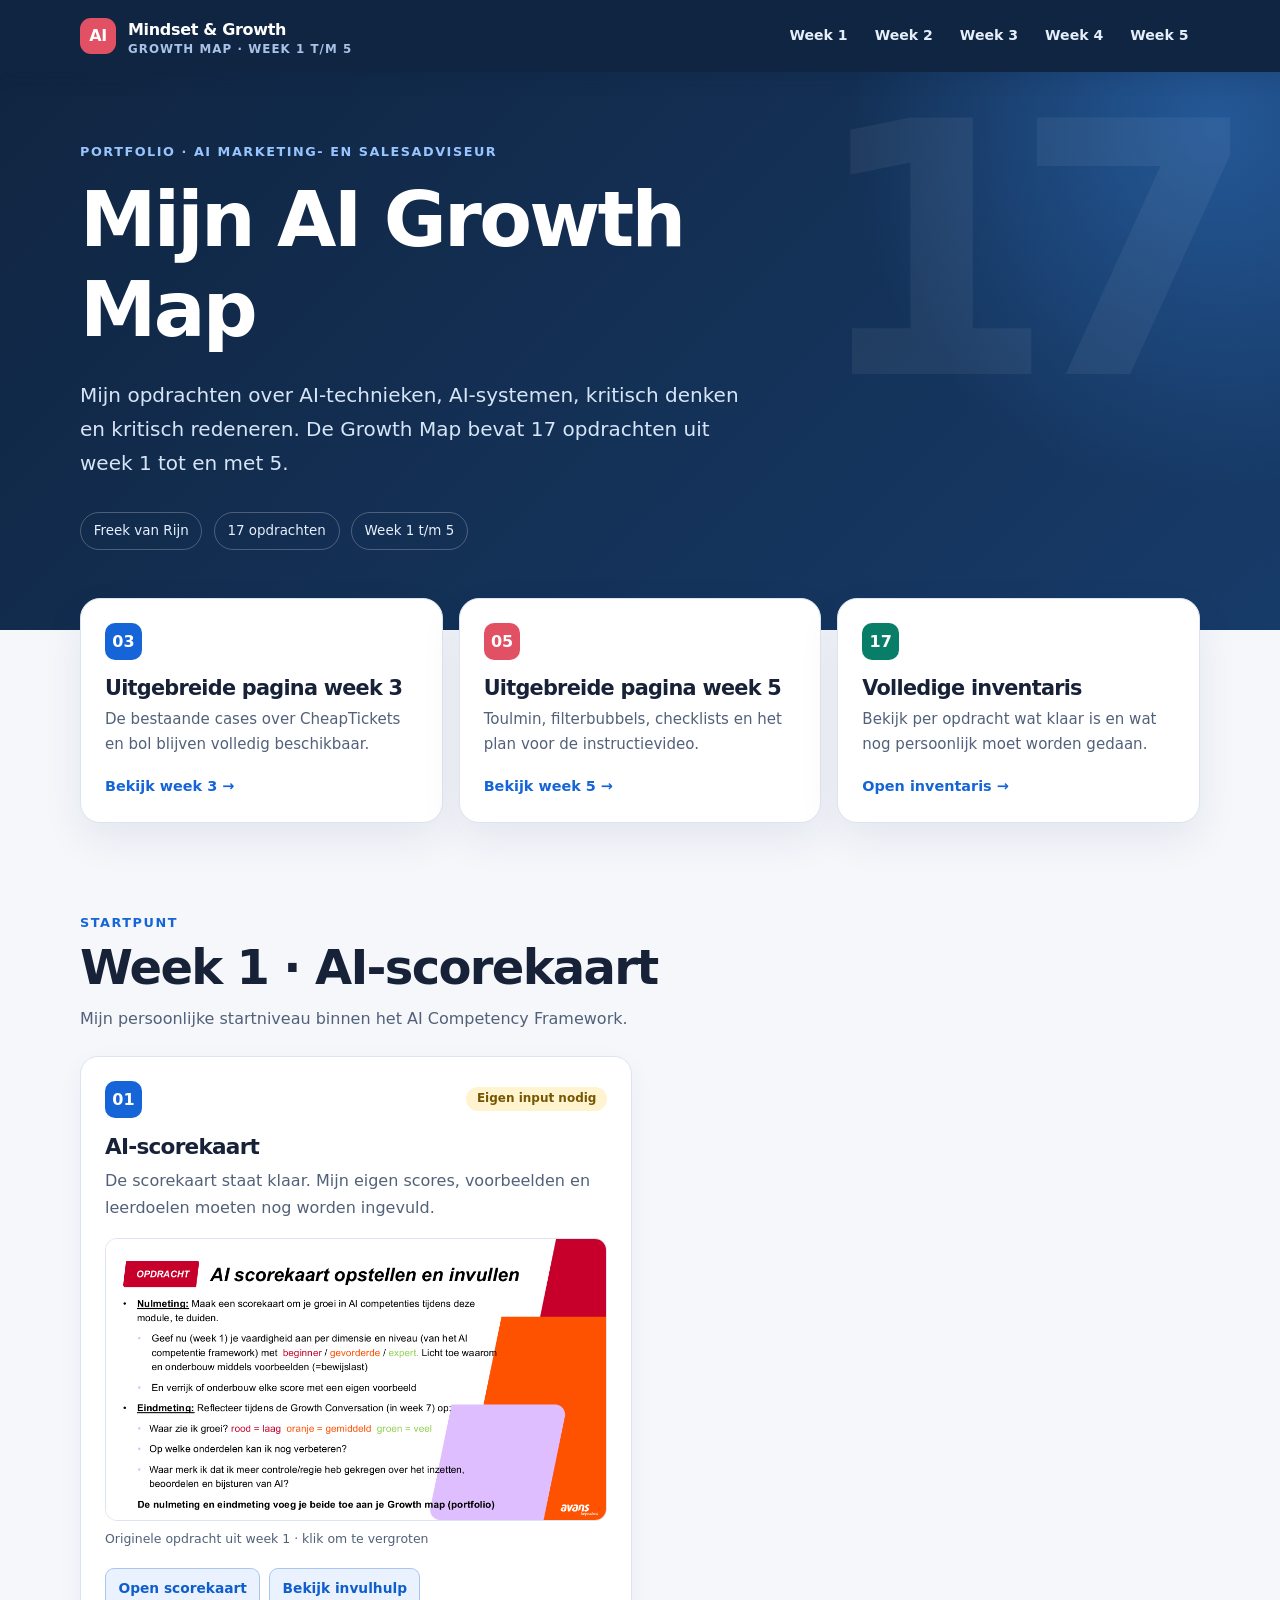
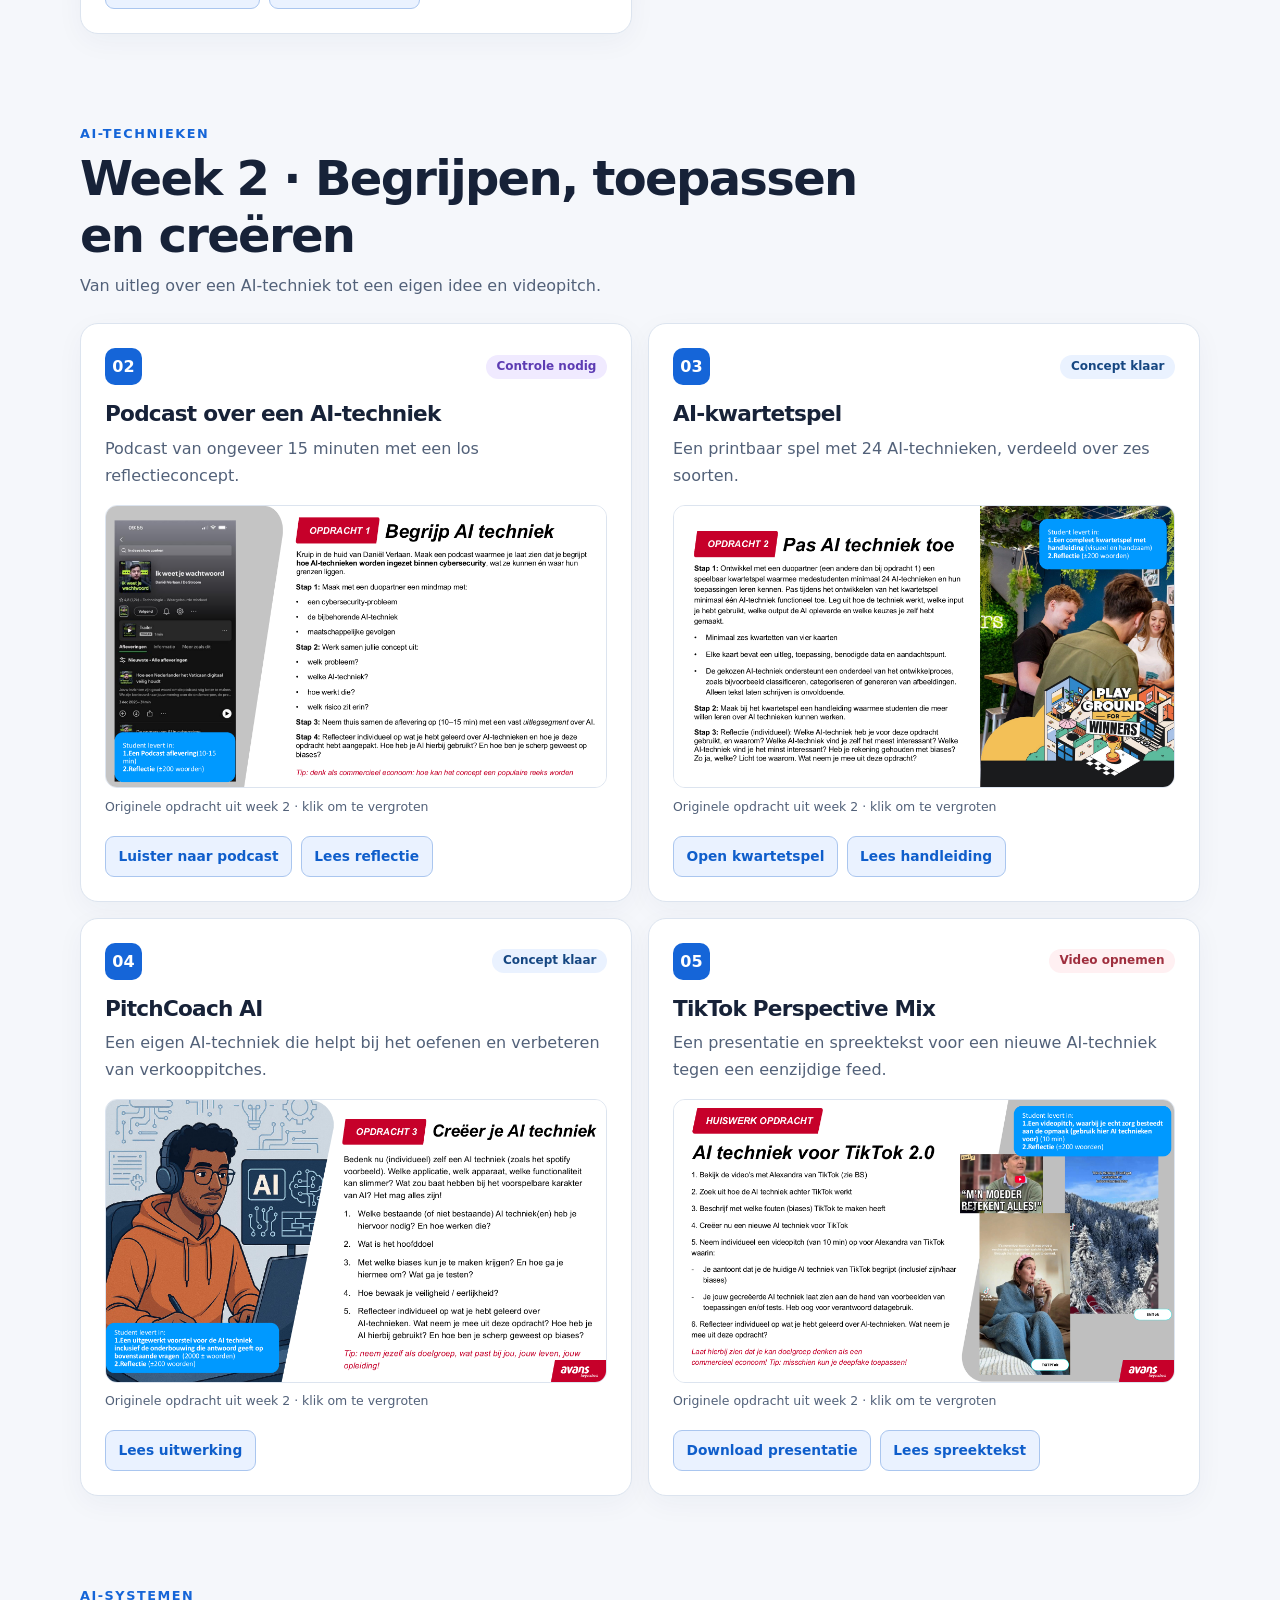
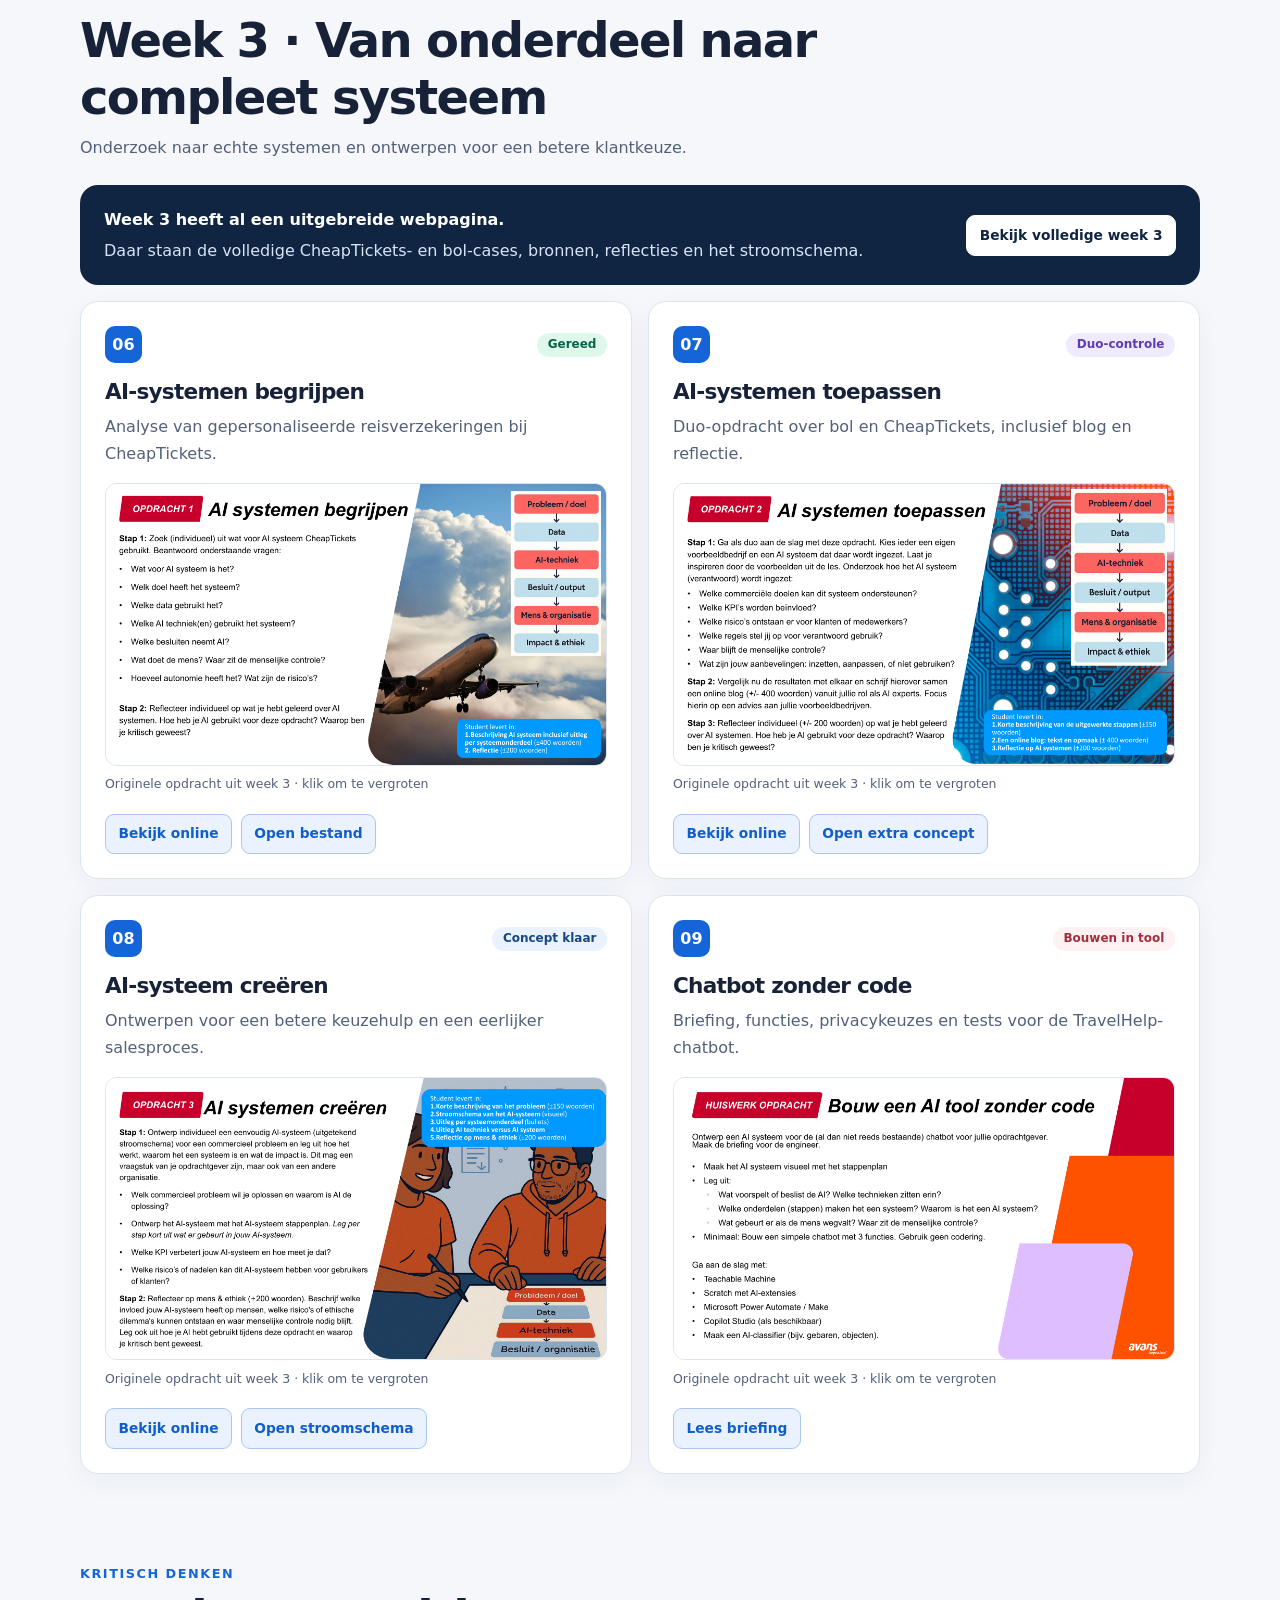
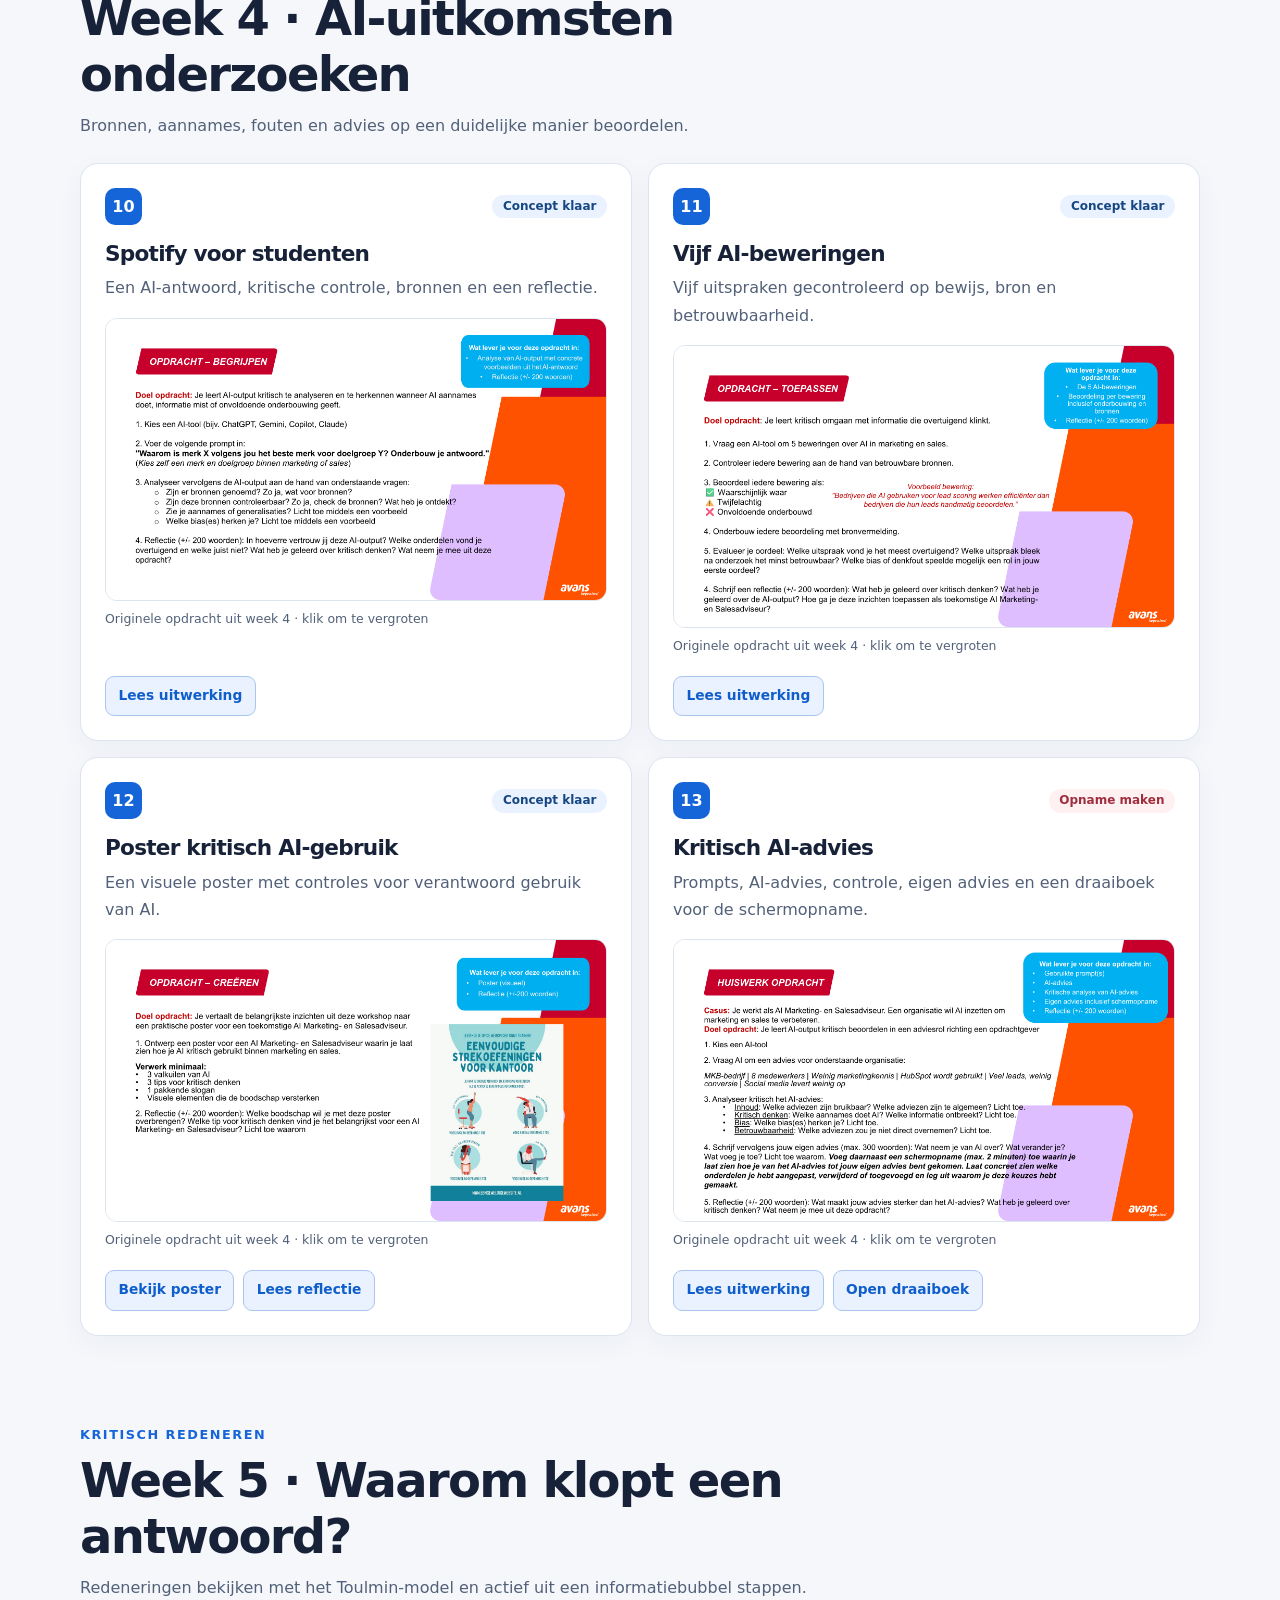
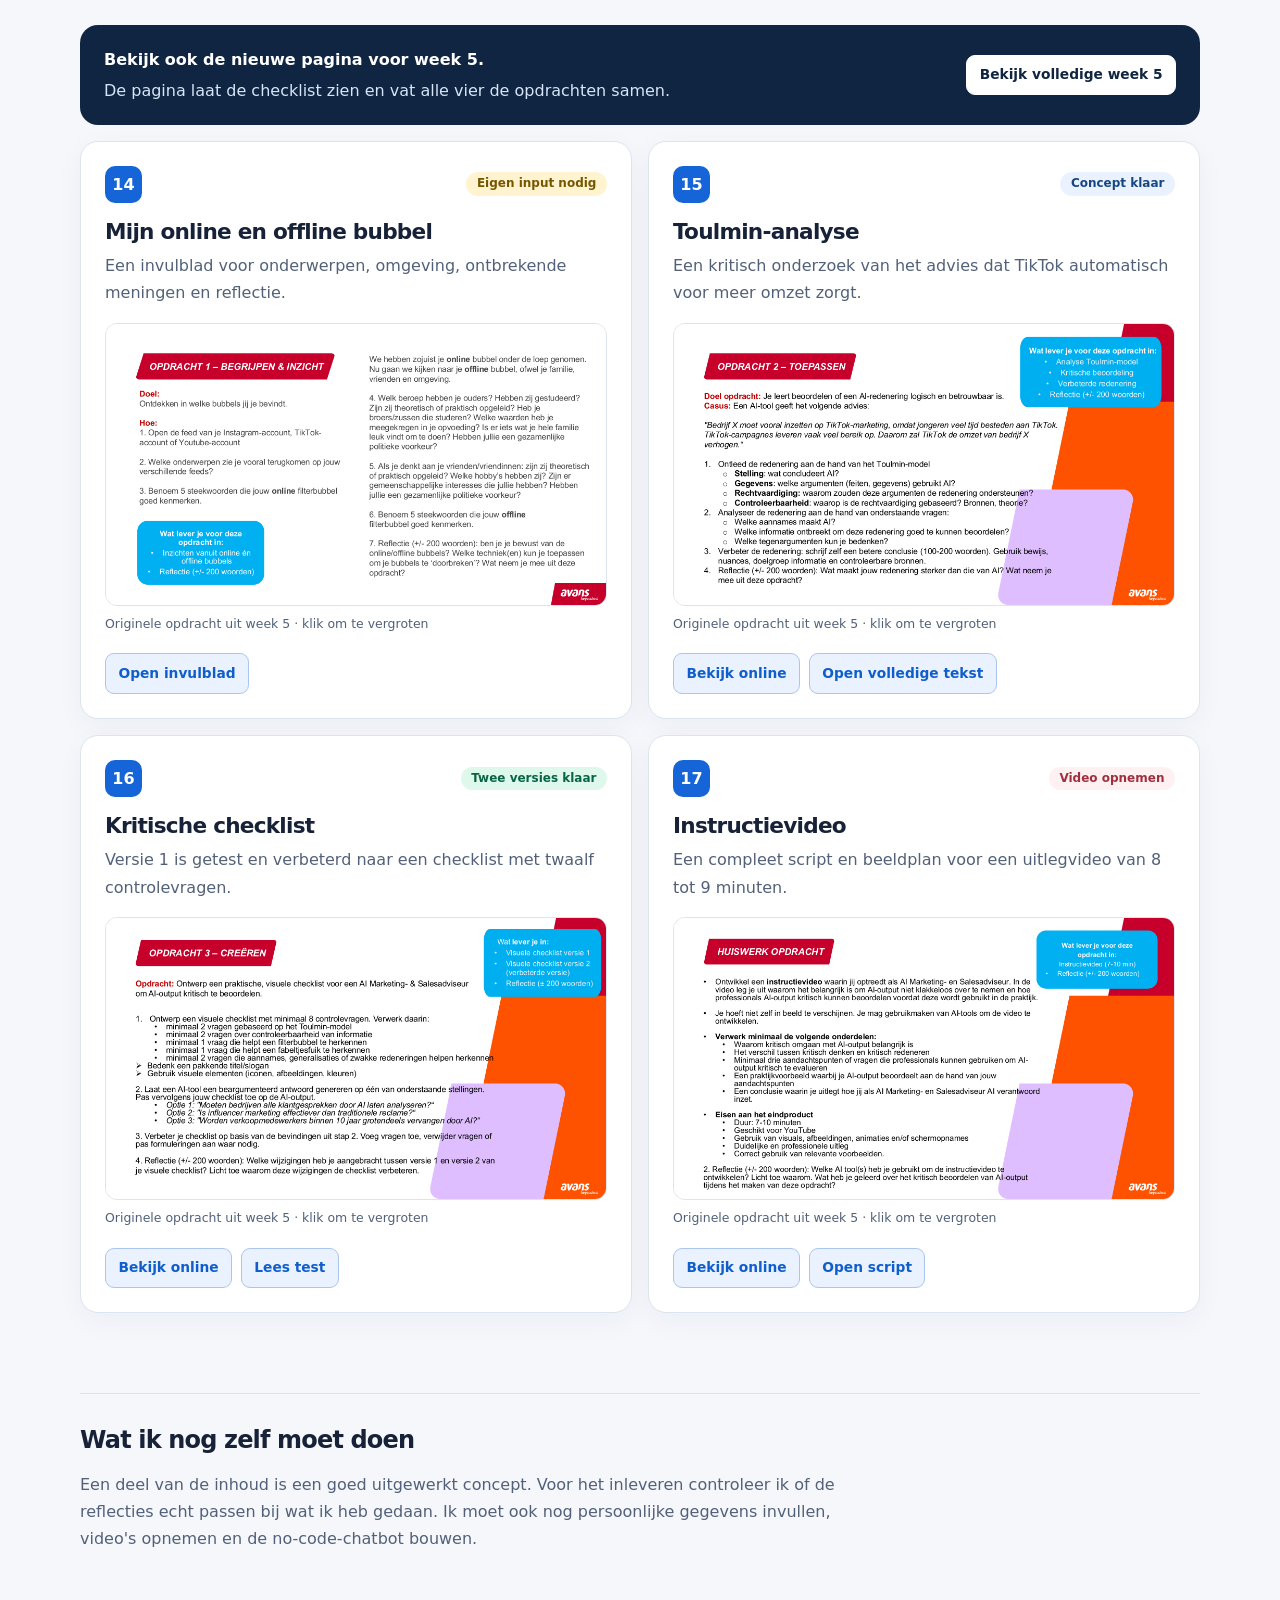
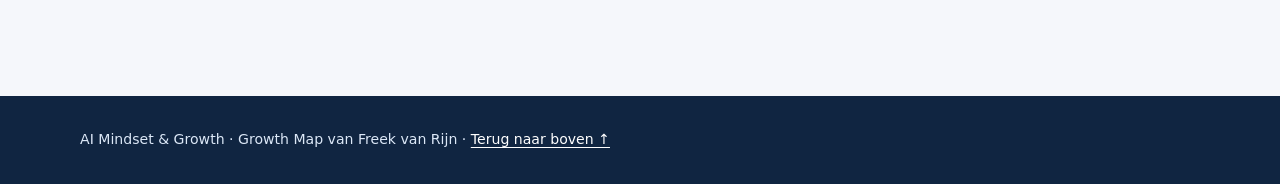
==== commit a3709227: "Toon originele opdrachtdias bij alle opdrachten" ====
--- a/index.html
+++ b/index.html
@@ -48,6 +48,7 @@
           <div class="item-top"><span class="number">01</span><span class="status status-input">Eigen input nodig</span></div>
           <h3>AI-scorekaart</h3>
           <p>De scorekaart staat klaar. Mijn eigen scores, voorbeelden en leerdoelen moeten nog worden ingevuld.</p>
+          <figure class="source-slide"><a href="assets/opdracht-slides/opdracht-01.png" target="_blank"><img loading="lazy" src="assets/opdracht-slides/opdracht-01.png" alt="Originele opdrachtdia voor de AI-scorekaart"></a><figcaption>Originele opdracht uit week 1 · klik om te vergroten</figcaption></figure>
           <div class="file-links"><a href="portfolio/opdrachten/01 - Week 1 - AI-scorekaart/AI_Competency_Scorekaart_Freek_van_Rijn.xlsx">Open scorekaart</a><a href="portfolio/opdrachten/01 - Week 1 - AI-scorekaart/Persoonlijke input nodig.md">Bekijk invulhulp</a></div>
         </article>
       </div>
@@ -56,10 +57,10 @@
     <section class="portfolio-week wrap" id="week-2" aria-labelledby="week-2-title">
       <div class="week-heading"><p class="eyebrow dark">AI-technieken</p><h2 id="week-2-title">Week 2 · Begrijpen, toepassen en creëren</h2><p>Van uitleg over een AI-techniek tot een eigen idee en videopitch.</p></div>
       <div class="portfolio-grid">
-        <article class="portfolio-item"><div class="item-top"><span class="number">02</span><span class="status status-check">Controle nodig</span></div><h3>Podcast over een AI-techniek</h3><p>Podcast van ongeveer 15 minuten met een los reflectieconcept.</p><div class="file-links"><a href="portfolio/opdrachten/02 - Week 2 - Begrijp AI-techniek - podcast/Podcast_AI_Mindset_%26_Growth.mp3">Luister naar podcast</a><a href="portfolio/opdrachten/02 - Week 2 - Begrijp AI-techniek - podcast/Reflectie - concept.md">Lees reflectie</a></div></article>
-        <article class="portfolio-item"><div class="item-top"><span class="number">03</span><span class="status status-concept">Concept klaar</span></div><h3>AI-kwartetspel</h3><p>Een printbaar spel met 24 AI-technieken, verdeeld over zes soorten.</p><div class="file-links"><a href="portfolio/opdrachten/03 - Week 2 - Pas AI-techniek toe - kwartet/Kwartetspel - 24 AI-technieken.html">Open kwartetspel</a><a href="portfolio/opdrachten/03 - Week 2 - Pas AI-techniek toe - kwartet/Handleiding.md">Lees handleiding</a></div></article>
-        <article class="portfolio-item"><div class="item-top"><span class="number">04</span><span class="status status-concept">Concept klaar</span></div><h3>PitchCoach AI</h3><p>Een eigen AI-techniek die helpt bij het oefenen en verbeteren van verkooppitches.</p><div class="file-links"><a href="portfolio/opdrachten/04 - Week 2 - Creëer je AI-techniek/Uitwerking - PitchCoach AI.md">Lees uitwerking</a></div></article>
-        <article class="portfolio-item"><div class="item-top"><span class="number">05</span><span class="status status-action">Video opnemen</span></div><h3>TikTok Perspective Mix</h3><p>Een presentatie en spreektekst voor een nieuwe AI-techniek tegen een eenzijdige feed.</p><div class="file-links"><a href="portfolio/opdrachten/05 - Week 2 - Huiswerk - AI-techniek voor TikTok 2.0/Videopitch - TikTok Perspective Mix.pptx">Download presentatie</a><a href="portfolio/opdrachten/05 - Week 2 - Huiswerk - AI-techniek voor TikTok 2.0/Videopitch - spreektekst.md">Lees spreektekst</a></div></article>
+        <article class="portfolio-item"><div class="item-top"><span class="number">02</span><span class="status status-check">Controle nodig</span></div><h3>Podcast over een AI-techniek</h3><p>Podcast van ongeveer 15 minuten met een los reflectieconcept.</p><figure class="source-slide"><a href="assets/opdracht-slides/opdracht-02.png" target="_blank"><img loading="lazy" src="assets/opdracht-slides/opdracht-02.png" alt="Originele opdrachtdia voor de podcast"></a><figcaption>Originele opdracht uit week 2 · klik om te vergroten</figcaption></figure><div class="file-links"><a href="portfolio/opdrachten/02 - Week 2 - Begrijp AI-techniek - podcast/Podcast_AI_Mindset_%26_Growth.mp3">Luister naar podcast</a><a href="portfolio/opdrachten/02 - Week 2 - Begrijp AI-techniek - podcast/Reflectie - concept.md">Lees reflectie</a></div></article>
+        <article class="portfolio-item"><div class="item-top"><span class="number">03</span><span class="status status-concept">Concept klaar</span></div><h3>AI-kwartetspel</h3><p>Een printbaar spel met 24 AI-technieken, verdeeld over zes soorten.</p><figure class="source-slide"><a href="assets/opdracht-slides/opdracht-03.png" target="_blank"><img loading="lazy" src="assets/opdracht-slides/opdracht-03.png" alt="Originele opdrachtdia voor het AI-kwartetspel"></a><figcaption>Originele opdracht uit week 2 · klik om te vergroten</figcaption></figure><div class="file-links"><a href="portfolio/opdrachten/03 - Week 2 - Pas AI-techniek toe - kwartet/Kwartetspel - 24 AI-technieken.html">Open kwartetspel</a><a href="portfolio/opdrachten/03 - Week 2 - Pas AI-techniek toe - kwartet/Handleiding.md">Lees handleiding</a></div></article>
+        <article class="portfolio-item"><div class="item-top"><span class="number">04</span><span class="status status-concept">Concept klaar</span></div><h3>PitchCoach AI</h3><p>Een eigen AI-techniek die helpt bij het oefenen en verbeteren van verkooppitches.</p><figure class="source-slide"><a href="assets/opdracht-slides/opdracht-04.png" target="_blank"><img loading="lazy" src="assets/opdracht-slides/opdracht-04.png" alt="Originele opdrachtdia voor het creëren van een AI-techniek"></a><figcaption>Originele opdracht uit week 2 · klik om te vergroten</figcaption></figure><div class="file-links"><a href="portfolio/opdrachten/04 - Week 2 - Creëer je AI-techniek/Uitwerking - PitchCoach AI.md">Lees uitwerking</a></div></article>
+        <article class="portfolio-item"><div class="item-top"><span class="number">05</span><span class="status status-action">Video opnemen</span></div><h3>TikTok Perspective Mix</h3><p>Een presentatie en spreektekst voor een nieuwe AI-techniek tegen een eenzijdige feed.</p><figure class="source-slide"><a href="assets/opdracht-slides/opdracht-05.png" target="_blank"><img loading="lazy" src="assets/opdracht-slides/opdracht-05.png" alt="Originele opdrachtdia voor de TikTok-videopitch"></a><figcaption>Originele opdracht uit week 2 · klik om te vergroten</figcaption></figure><div class="file-links"><a href="portfolio/opdrachten/05 - Week 2 - Huiswerk - AI-techniek voor TikTok 2.0/Videopitch - TikTok Perspective Mix.pptx">Download presentatie</a><a href="portfolio/opdrachten/05 - Week 2 - Huiswerk - AI-techniek voor TikTok 2.0/Videopitch - spreektekst.md">Lees spreektekst</a></div></article>
       </div>
     </section>
 
@@ -67,20 +68,20 @@
       <div class="week-heading"><p class="eyebrow dark">AI-systemen</p><h2 id="week-3-title">Week 3 · Van onderdeel naar compleet systeem</h2><p>Onderzoek naar echte systemen en ontwerpen voor een betere klantkeuze.</p></div>
       <div class="callout"><div><strong>Week 3 heeft al een uitgebreide webpagina.</strong><p>Daar staan de volledige CheapTickets- en bol-cases, bronnen, reflecties en het stroomschema.</p></div><a class="button" href="week3.html">Bekijk volledige week 3</a></div>
       <div class="portfolio-grid">
-        <article class="portfolio-item"><div class="item-top"><span class="number">06</span><span class="status status-ready">Gereed</span></div><h3>AI-systemen begrijpen</h3><p>Analyse van gepersonaliseerde reisverzekeringen bij CheapTickets.</p><div class="file-links"><a href="week3.html#opdracht-1">Bekijk online</a><a href="portfolio/opdrachten/06 - Week 3 - AI-systemen begrijpen/Uitwerking - CheapTickets.md">Open bestand</a></div></article>
-        <article class="portfolio-item"><div class="item-top"><span class="number">07</span><span class="status status-check">Duo-controle</span></div><h3>AI-systemen toepassen</h3><p>Duo-opdracht over bol en CheapTickets, inclusief blog en reflectie.</p><div class="file-links"><a href="week3.html#opdracht-2">Bekijk online</a><a href="portfolio/opdrachten/07 - Week 3 - AI-systemen toepassen/Uitwerking - CheapTickets en Spotify.md">Open extra concept</a></div></article>
-        <article class="portfolio-item"><div class="item-top"><span class="number">08</span><span class="status status-concept">Concept klaar</span></div><h3>AI-systeem creëren</h3><p>Ontwerpen voor een betere keuzehulp en een eerlijker salesproces.</p><div class="file-links"><a href="week3.html#opdracht-3">Bekijk online</a><a href="portfolio/opdrachten/08 - Week 3 - AI-systemen creëren/Stroomschema - LeadFocus.svg">Open stroomschema</a></div></article>
-        <article class="portfolio-item"><div class="item-top"><span class="number">09</span><span class="status status-action">Bouwen in tool</span></div><h3>Chatbot zonder code</h3><p>Briefing, functies, privacykeuzes en tests voor de TravelHelp-chatbot.</p><div class="file-links"><a href="portfolio/opdrachten/09 - Week 3 - Huiswerk - AI-tool zonder code/Briefing - TravelHelp chatbot.md">Lees briefing</a></div></article>
+        <article class="portfolio-item"><div class="item-top"><span class="number">06</span><span class="status status-ready">Gereed</span></div><h3>AI-systemen begrijpen</h3><p>Analyse van gepersonaliseerde reisverzekeringen bij CheapTickets.</p><figure class="source-slide"><a href="assets/opdracht-slides/opdracht-06.png" target="_blank"><img loading="lazy" src="assets/opdracht-slides/opdracht-06.png" alt="Originele opdrachtdia voor AI-systemen begrijpen"></a><figcaption>Originele opdracht uit week 3 · klik om te vergroten</figcaption></figure><div class="file-links"><a href="week3.html#opdracht-1">Bekijk online</a><a href="portfolio/opdrachten/06 - Week 3 - AI-systemen begrijpen/Uitwerking - CheapTickets.md">Open bestand</a></div></article>
+        <article class="portfolio-item"><div class="item-top"><span class="number">07</span><span class="status status-check">Duo-controle</span></div><h3>AI-systemen toepassen</h3><p>Duo-opdracht over bol en CheapTickets, inclusief blog en reflectie.</p><figure class="source-slide"><a href="assets/opdracht-slides/opdracht-07.png" target="_blank"><img loading="lazy" src="assets/opdracht-slides/opdracht-07.png" alt="Originele opdrachtdia voor AI-systemen toepassen"></a><figcaption>Originele opdracht uit week 3 · klik om te vergroten</figcaption></figure><div class="file-links"><a href="week3.html#opdracht-2">Bekijk online</a><a href="portfolio/opdrachten/07 - Week 3 - AI-systemen toepassen/Uitwerking - CheapTickets en Spotify.md">Open extra concept</a></div></article>
+        <article class="portfolio-item"><div class="item-top"><span class="number">08</span><span class="status status-concept">Concept klaar</span></div><h3>AI-systeem creëren</h3><p>Ontwerpen voor een betere keuzehulp en een eerlijker salesproces.</p><figure class="source-slide"><a href="assets/opdracht-slides/opdracht-08.png" target="_blank"><img loading="lazy" src="assets/opdracht-slides/opdracht-08.png" alt="Originele opdrachtdia voor het creëren van een AI-systeem"></a><figcaption>Originele opdracht uit week 3 · klik om te vergroten</figcaption></figure><div class="file-links"><a href="week3.html#opdracht-3">Bekijk online</a><a href="portfolio/opdrachten/08 - Week 3 - AI-systemen creëren/Stroomschema - LeadFocus.svg">Open stroomschema</a></div></article>
+        <article class="portfolio-item"><div class="item-top"><span class="number">09</span><span class="status status-action">Bouwen in tool</span></div><h3>Chatbot zonder code</h3><p>Briefing, functies, privacykeuzes en tests voor de TravelHelp-chatbot.</p><figure class="source-slide"><a href="assets/opdracht-slides/opdracht-09.png" target="_blank"><img loading="lazy" src="assets/opdracht-slides/opdracht-09.png" alt="Originele opdrachtdia voor de AI-tool zonder code"></a><figcaption>Originele opdracht uit week 3 · klik om te vergroten</figcaption></figure><div class="file-links"><a href="portfolio/opdrachten/09 - Week 3 - Huiswerk - AI-tool zonder code/Briefing - TravelHelp chatbot.md">Lees briefing</a></div></article>
       </div>
     </section>
 
     <section class="portfolio-week wrap" id="week-4" aria-labelledby="week-4-title">
       <div class="week-heading"><p class="eyebrow dark">Kritisch denken</p><h2 id="week-4-title">Week 4 · AI-uitkomsten onderzoeken</h2><p>Bronnen, aannames, fouten en advies op een duidelijke manier beoordelen.</p></div>
       <div class="portfolio-grid">
-        <article class="portfolio-item"><div class="item-top"><span class="number">10</span><span class="status status-concept">Concept klaar</span></div><h3>Spotify voor studenten</h3><p>Een AI-antwoord, kritische controle, bronnen en een reflectie.</p><div class="file-links"><a href="portfolio/opdrachten/10 - Week 4 - Kritisch denken begrijpen/Uitwerking - Spotify voor studenten.md">Lees uitwerking</a></div></article>
-        <article class="portfolio-item"><div class="item-top"><span class="number">11</span><span class="status status-concept">Concept klaar</span></div><h3>Vijf AI-beweringen</h3><p>Vijf uitspraken gecontroleerd op bewijs, bron en betrouwbaarheid.</p><div class="file-links"><a href="portfolio/opdrachten/11 - Week 4 - Kritisch denken toepassen/Uitwerking - vijf AI-beweringen.md">Lees uitwerking</a></div></article>
-        <article class="portfolio-item"><div class="item-top"><span class="number">12</span><span class="status status-concept">Concept klaar</span></div><h3>Poster kritisch AI-gebruik</h3><p>Een visuele poster met controles voor verantwoord gebruik van AI.</p><div class="file-links"><a href="portfolio/opdrachten/12 - Week 4 - Kritisch denken creëren/Poster - kritisch AI-gebruik.svg">Bekijk poster</a><a href="portfolio/opdrachten/12 - Week 4 - Kritisch denken creëren/Reflectie - concept.md">Lees reflectie</a></div></article>
-        <article class="portfolio-item"><div class="item-top"><span class="number">13</span><span class="status status-action">Opname maken</span></div><h3>Kritisch AI-advies</h3><p>Prompts, AI-advies, controle, eigen advies en een draaiboek voor de schermopname.</p><div class="file-links"><a href="portfolio/opdrachten/13 - Week 4 - Huiswerk - kritisch AI-advies/Uitwerking - kritisch AI-advies.md">Lees uitwerking</a><a href="portfolio/opdrachten/13 - Week 4 - Huiswerk - kritisch AI-advies/Schermopname - draaiboek.md">Open draaiboek</a></div></article>
+        <article class="portfolio-item"><div class="item-top"><span class="number">10</span><span class="status status-concept">Concept klaar</span></div><h3>Spotify voor studenten</h3><p>Een AI-antwoord, kritische controle, bronnen en een reflectie.</p><figure class="source-slide"><a href="assets/opdracht-slides/opdracht-10.png" target="_blank"><img loading="lazy" src="assets/opdracht-slides/opdracht-10.png" alt="Originele opdrachtdia voor kritisch denken begrijpen"></a><figcaption>Originele opdracht uit week 4 · klik om te vergroten</figcaption></figure><div class="file-links"><a href="portfolio/opdrachten/10 - Week 4 - Kritisch denken begrijpen/Uitwerking - Spotify voor studenten.md">Lees uitwerking</a></div></article>
+        <article class="portfolio-item"><div class="item-top"><span class="number">11</span><span class="status status-concept">Concept klaar</span></div><h3>Vijf AI-beweringen</h3><p>Vijf uitspraken gecontroleerd op bewijs, bron en betrouwbaarheid.</p><figure class="source-slide"><a href="assets/opdracht-slides/opdracht-11.png" target="_blank"><img loading="lazy" src="assets/opdracht-slides/opdracht-11.png" alt="Originele opdrachtdia voor kritisch denken toepassen"></a><figcaption>Originele opdracht uit week 4 · klik om te vergroten</figcaption></figure><div class="file-links"><a href="portfolio/opdrachten/11 - Week 4 - Kritisch denken toepassen/Uitwerking - vijf AI-beweringen.md">Lees uitwerking</a></div></article>
+        <article class="portfolio-item"><div class="item-top"><span class="number">12</span><span class="status status-concept">Concept klaar</span></div><h3>Poster kritisch AI-gebruik</h3><p>Een visuele poster met controles voor verantwoord gebruik van AI.</p><figure class="source-slide"><a href="assets/opdracht-slides/opdracht-12.png" target="_blank"><img loading="lazy" src="assets/opdracht-slides/opdracht-12.png" alt="Originele opdrachtdia voor de poster over kritisch AI-gebruik"></a><figcaption>Originele opdracht uit week 4 · klik om te vergroten</figcaption></figure><div class="file-links"><a href="portfolio/opdrachten/12 - Week 4 - Kritisch denken creëren/Poster - kritisch AI-gebruik.svg">Bekijk poster</a><a href="portfolio/opdrachten/12 - Week 4 - Kritisch denken creëren/Reflectie - concept.md">Lees reflectie</a></div></article>
+        <article class="portfolio-item"><div class="item-top"><span class="number">13</span><span class="status status-action">Opname maken</span></div><h3>Kritisch AI-advies</h3><p>Prompts, AI-advies, controle, eigen advies en een draaiboek voor de schermopname.</p><figure class="source-slide"><a href="assets/opdracht-slides/opdracht-13.png" target="_blank"><img loading="lazy" src="assets/opdracht-slides/opdracht-13.png" alt="Originele opdrachtdia voor het kritische AI-advies"></a><figcaption>Originele opdracht uit week 4 · klik om te vergroten</figcaption></figure><div class="file-links"><a href="portfolio/opdrachten/13 - Week 4 - Huiswerk - kritisch AI-advies/Uitwerking - kritisch AI-advies.md">Lees uitwerking</a><a href="portfolio/opdrachten/13 - Week 4 - Huiswerk - kritisch AI-advies/Schermopname - draaiboek.md">Open draaiboek</a></div></article>
       </div>
     </section>
 
@@ -88,10 +89,10 @@
       <div class="week-heading"><p class="eyebrow dark">Kritisch redeneren</p><h2 id="week-5-title">Week 5 · Waarom klopt een antwoord?</h2><p>Redeneringen bekijken met het Toulmin-model en actief uit een informatiebubbel stappen.</p></div>
       <div class="callout"><div><strong>Bekijk ook de nieuwe pagina voor week 5.</strong><p>De pagina laat de checklist zien en vat alle vier de opdrachten samen.</p></div><a class="button" href="week5.html">Bekijk volledige week 5</a></div>
       <div class="portfolio-grid">
-        <article class="portfolio-item"><div class="item-top"><span class="number">14</span><span class="status status-input">Eigen input nodig</span></div><h3>Mijn online en offline bubbel</h3><p>Een invulblad voor onderwerpen, omgeving, ontbrekende meningen en reflectie.</p><div class="file-links"><a href="portfolio/opdrachten/14 - Week 5 - Bubbels begrijpen/Invulblad - jouw bubbels.md">Open invulblad</a></div></article>
-        <article class="portfolio-item"><div class="item-top"><span class="number">15</span><span class="status status-concept">Concept klaar</span></div><h3>Toulmin-analyse</h3><p>Een kritisch onderzoek van het advies dat TikTok automatisch voor meer omzet zorgt.</p><div class="file-links"><a href="week5.html#opdracht-15">Bekijk online</a><a href="portfolio/opdrachten/15 - Week 5 - Toulmin-model toepassen/Uitwerking - TikTok-advies volgens Toulmin.md">Open volledige tekst</a></div></article>
-        <article class="portfolio-item"><div class="item-top"><span class="number">16</span><span class="status status-ready">Twee versies klaar</span></div><h3>Kritische checklist</h3><p>Versie 1 is getest en verbeterd naar een checklist met twaalf controlevragen.</p><div class="file-links"><a href="week5.html#opdracht-16">Bekijk online</a><a href="portfolio/opdrachten/16 - Week 5 - Kritische checklist creëren/Uitwerking - test en verbetering checklist.md">Lees test</a></div></article>
-        <article class="portfolio-item"><div class="item-top"><span class="number">17</span><span class="status status-action">Video opnemen</span></div><h3>Instructievideo</h3><p>Een compleet script en beeldplan voor een uitlegvideo van 8 tot 9 minuten.</p><div class="file-links"><a href="week5.html#opdracht-17">Bekijk online</a><a href="portfolio/opdrachten/17 - Week 5 - Huiswerk - instructievideo kritisch redeneren/Instructievideo - script en draaiboek.md">Open script</a></div></article>
+        <article class="portfolio-item"><div class="item-top"><span class="number">14</span><span class="status status-input">Eigen input nodig</span></div><h3>Mijn online en offline bubbel</h3><p>Een invulblad voor onderwerpen, omgeving, ontbrekende meningen en reflectie.</p><figure class="source-slide"><a href="assets/opdracht-slides/opdracht-14.png" target="_blank"><img loading="lazy" src="assets/opdracht-slides/opdracht-14.png" alt="Originele opdrachtdia over de online en offline bubbel"></a><figcaption>Originele opdracht uit week 5 · klik om te vergroten</figcaption></figure><div class="file-links"><a href="portfolio/opdrachten/14 - Week 5 - Bubbels begrijpen/Invulblad - jouw bubbels.md">Open invulblad</a></div></article>
+        <article class="portfolio-item"><div class="item-top"><span class="number">15</span><span class="status status-concept">Concept klaar</span></div><h3>Toulmin-analyse</h3><p>Een kritisch onderzoek van het advies dat TikTok automatisch voor meer omzet zorgt.</p><figure class="source-slide"><a href="assets/opdracht-slides/opdracht-15.png" target="_blank"><img loading="lazy" src="assets/opdracht-slides/opdracht-15.png" alt="Originele opdrachtdia voor de Toulmin-analyse"></a><figcaption>Originele opdracht uit week 5 · klik om te vergroten</figcaption></figure><div class="file-links"><a href="week5.html#opdracht-15">Bekijk online</a><a href="portfolio/opdrachten/15 - Week 5 - Toulmin-model toepassen/Uitwerking - TikTok-advies volgens Toulmin.md">Open volledige tekst</a></div></article>
+        <article class="portfolio-item"><div class="item-top"><span class="number">16</span><span class="status status-ready">Twee versies klaar</span></div><h3>Kritische checklist</h3><p>Versie 1 is getest en verbeterd naar een checklist met twaalf controlevragen.</p><figure class="source-slide"><a href="assets/opdracht-slides/opdracht-16.png" target="_blank"><img loading="lazy" src="assets/opdracht-slides/opdracht-16.png" alt="Originele opdrachtdia voor de kritische checklist"></a><figcaption>Originele opdracht uit week 5 · klik om te vergroten</figcaption></figure><div class="file-links"><a href="week5.html#opdracht-16">Bekijk online</a><a href="portfolio/opdrachten/16 - Week 5 - Kritische checklist creëren/Uitwerking - test en verbetering checklist.md">Lees test</a></div></article>
+        <article class="portfolio-item"><div class="item-top"><span class="number">17</span><span class="status status-action">Video opnemen</span></div><h3>Instructievideo</h3><p>Een compleet script en beeldplan voor een uitlegvideo van 8 tot 9 minuten.</p><figure class="source-slide"><a href="assets/opdracht-slides/opdracht-17.png" target="_blank"><img loading="lazy" src="assets/opdracht-slides/opdracht-17.png" alt="Originele opdrachtdia voor de instructievideo"></a><figcaption>Originele opdracht uit week 5 · klik om te vergroten</figcaption></figure><div class="file-links"><a href="week5.html#opdracht-17">Bekijk online</a><a href="portfolio/opdrachten/17 - Week 5 - Huiswerk - instructievideo kritisch redeneren/Instructievideo - script en draaiboek.md">Open script</a></div></article>
       </div>
     </section>
 
--- a/styles.css
+++ b/styles.css
@@ -132,6 +132,12 @@
 .portfolio-item { display: flex; flex-direction: column; min-height: 265px; padding: 1.5rem; border: 1px solid var(--line); border-radius: 18px; background: var(--white); box-shadow: 0 8px 28px rgba(20,43,83,.045); }
 .portfolio-item h3 { margin: 1rem 0 .5rem; font-size: 1.35rem; }
 .portfolio-item p { margin: 0; color: var(--muted); }
+.source-slide { margin: 1rem 0 0; }
+.source-slide a { display: block; border-radius: 12px; overflow: hidden; background: #eef2f7; border: 1px solid var(--line); }
+.source-slide img { display: block; width: 100%; height: auto; transition: transform .2s ease; }
+.source-slide a:hover img { transform: scale(1.01); }
+.source-slide figcaption { padding-top: .45rem; color: var(--muted); font-size: .78rem; }
+.source-slide.wide { margin: 1.25rem 0 1.5rem; }
 .item-top { display: flex; align-items: center; justify-content: space-between; gap: 1rem; }
 .status { display: inline-flex; border-radius: 999px; padding: .26rem .66rem; font-size: .75rem; line-height: 1.3; font-weight: 800; }
 .status-ready { background: #dff8ec; color: #086447; }
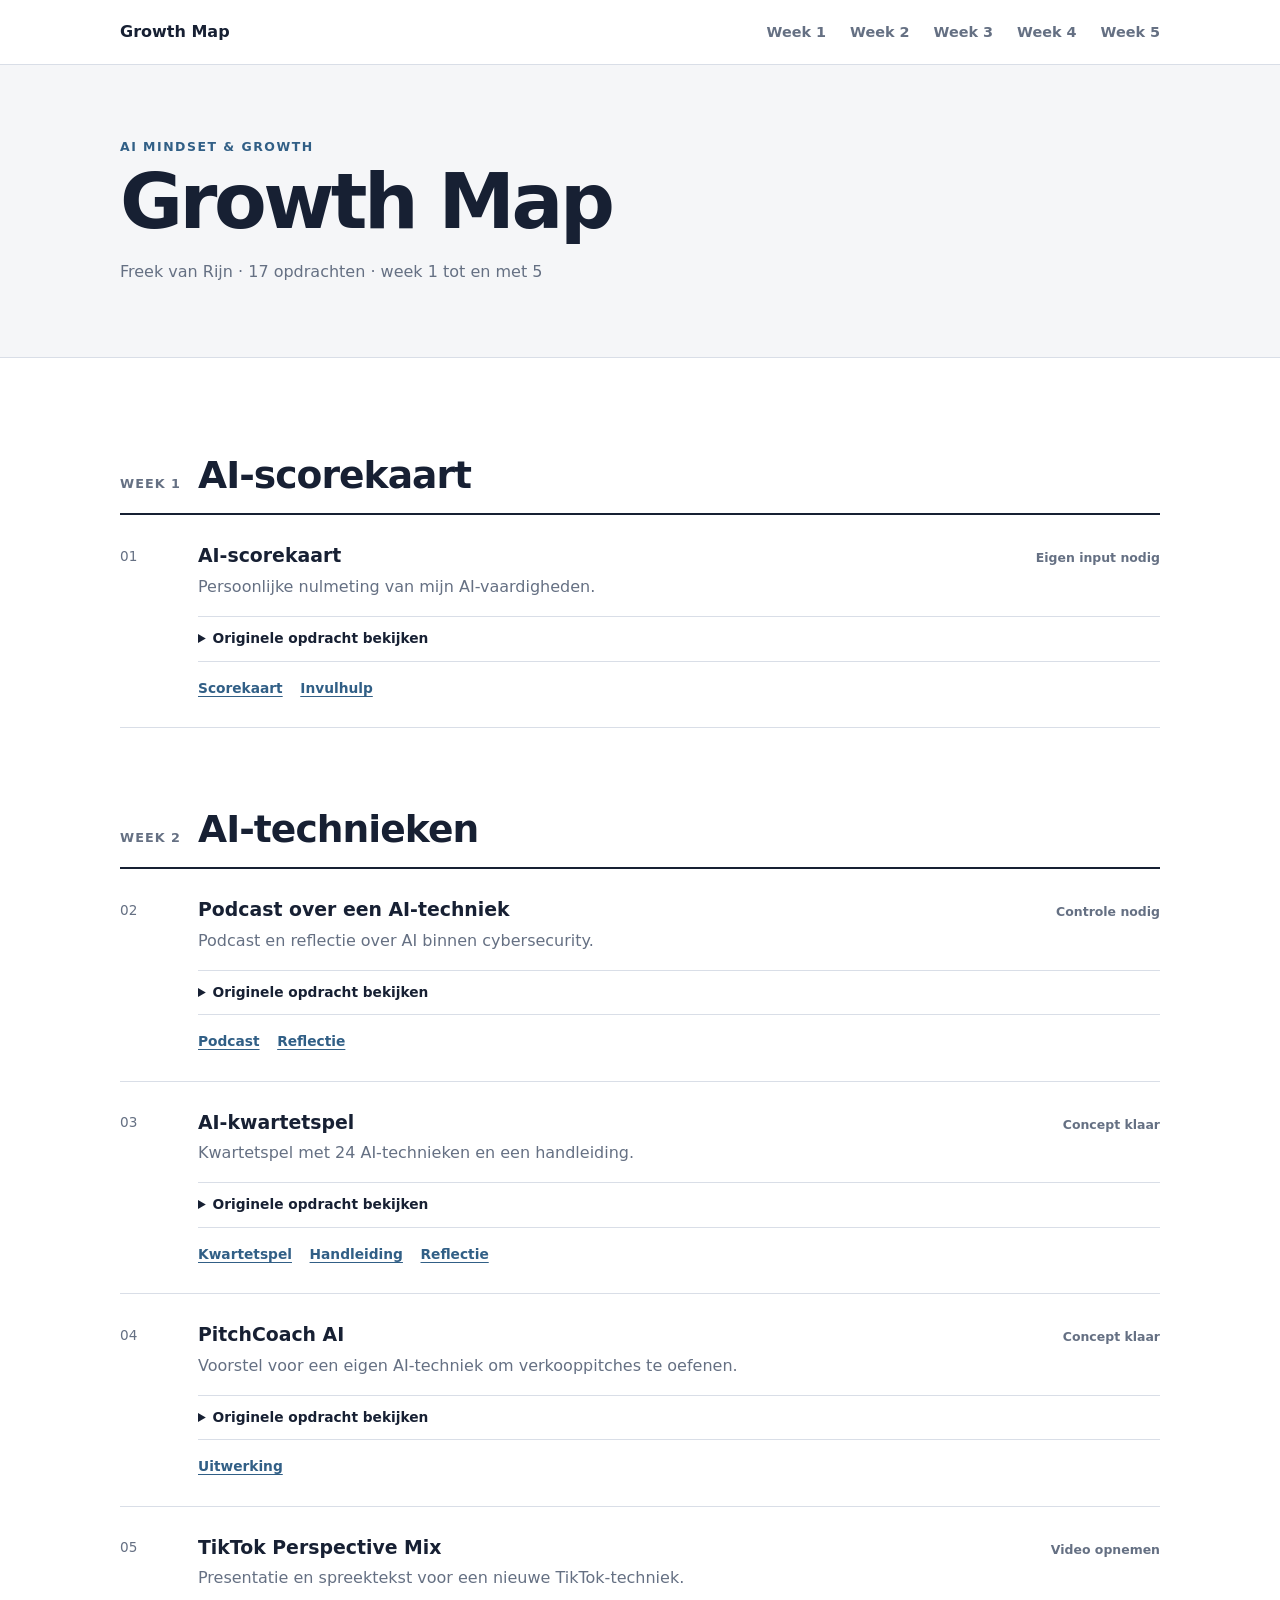
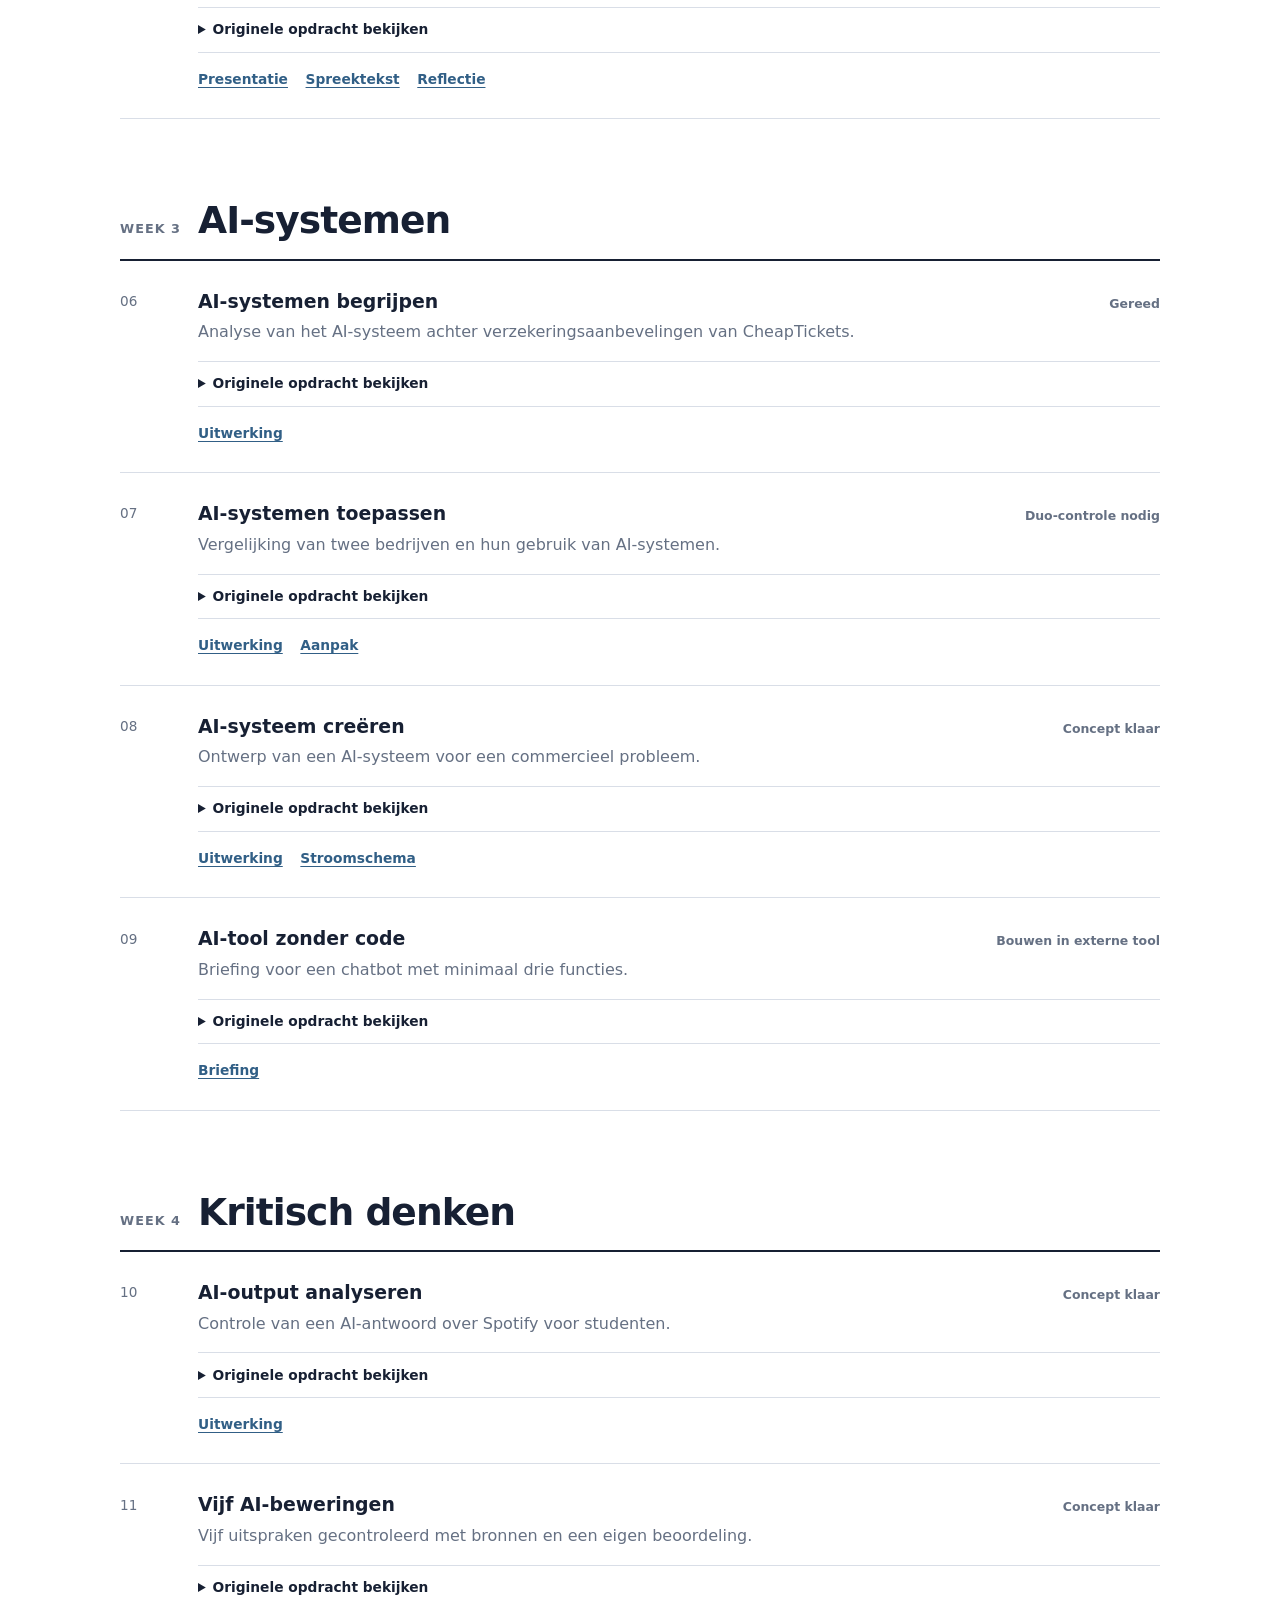
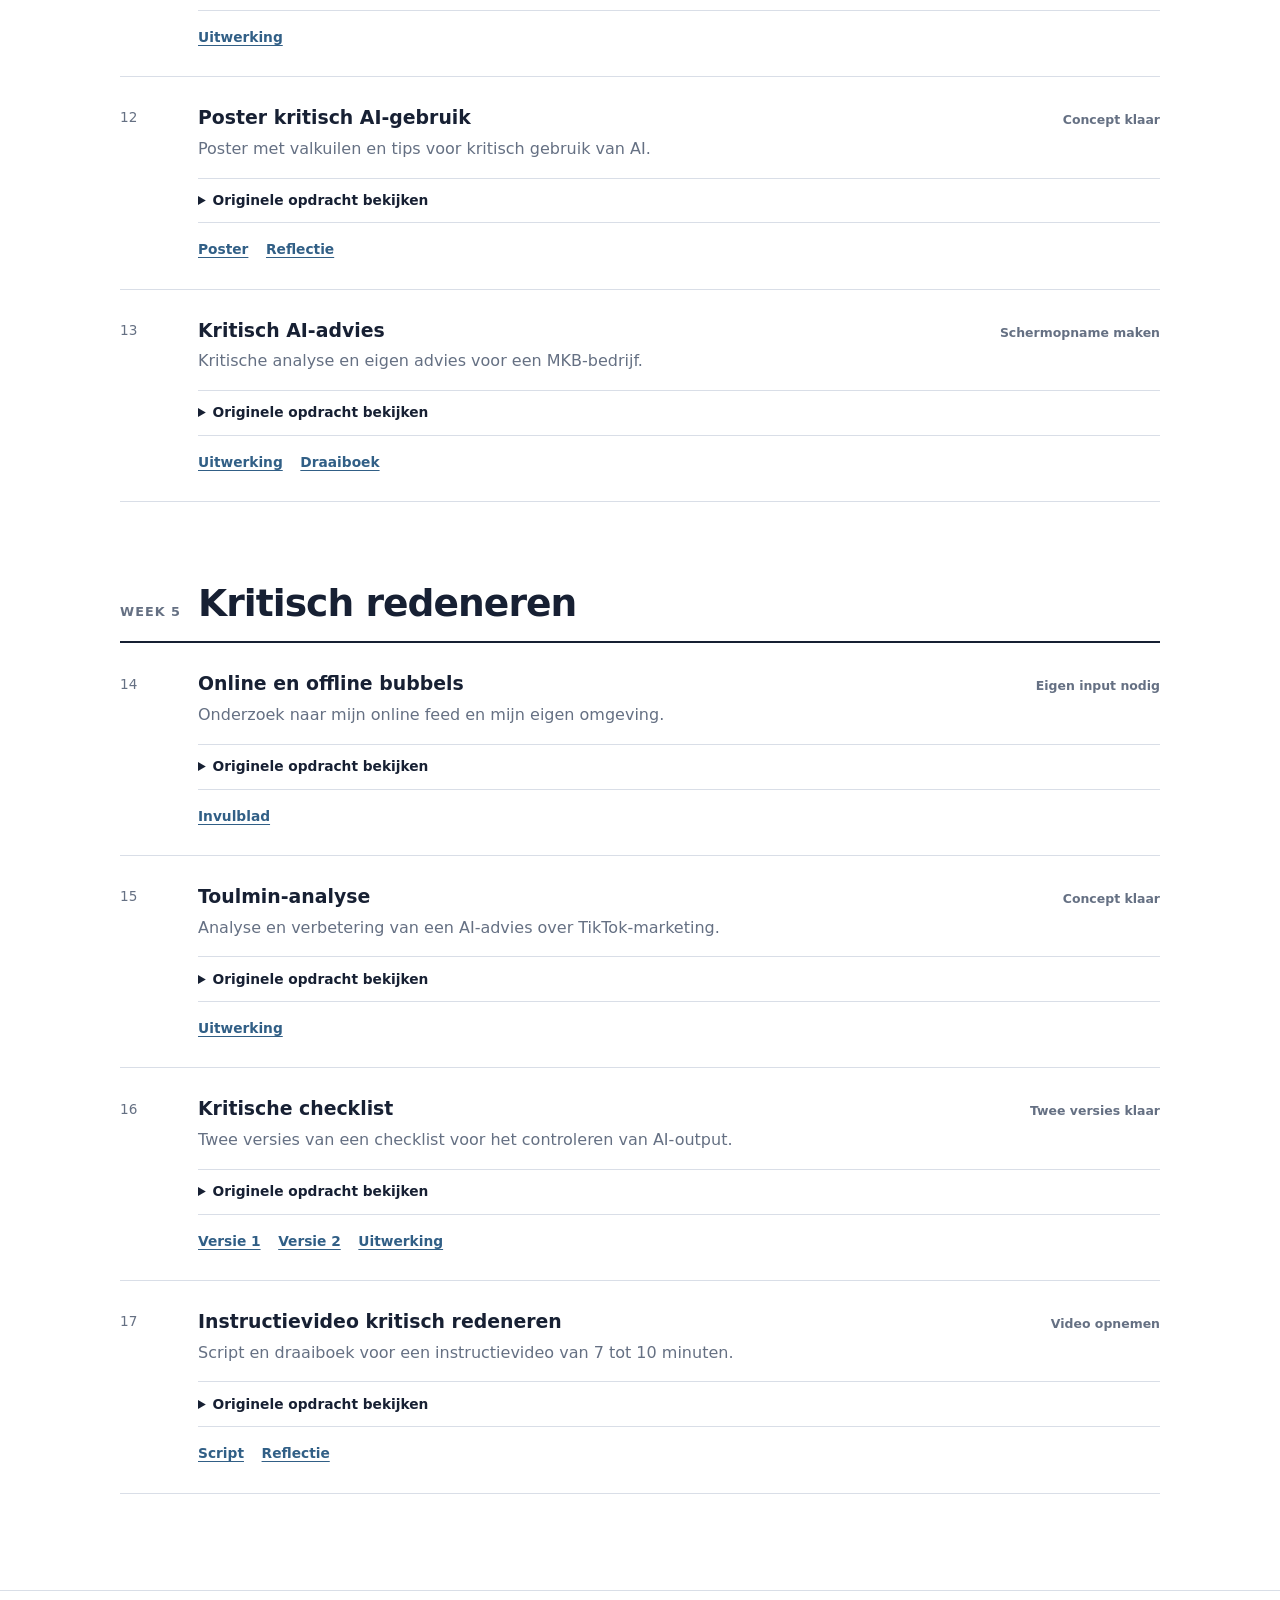
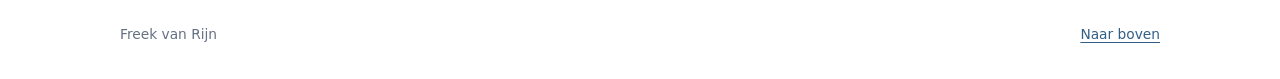
==== commit a6cdd1d9: "Vereenvoudig Growth Map en bundel alle weken" ====
--- a/index.html
+++ b/index.html
@@ -3,17 +3,17 @@
 <head>
   <meta charset="utf-8">
   <meta name="viewport" content="width=device-width, initial-scale=1">
-  <meta name="description" content="Growth Map van Freek van Rijn voor AI Mindset &amp; Growth, week 1 tot en met 5.">
-  <meta name="theme-color" content="#102541">
-  <title>Growth Map | AI Mindset &amp; Growth</title>
+  <meta name="description" content="Growth Map van Freek van Rijn voor AI Mindset &amp; Growth.">
+  <meta name="theme-color" content="#172033">
+  <title>Growth Map | Freek van Rijn</title>
   <link rel="stylesheet" href="styles.css">
 </head>
-<body>
+<body class="portfolio-index">
   <a class="skip-link" href="#inhoud">Ga naar inhoud</a>
   <header class="site-header">
     <div class="wrap header-inner">
-      <a class="brand" href="#top" aria-label="Mindset en Growth, terug naar boven"><span class="brand-mark" aria-hidden="true">AI</span><span>Mindset &amp; Growth<small>Growth Map · week 1 t/m 5</small></span></a>
-      <nav class="nav" aria-label="Hoofdnavigatie">
+      <a class="brand" href="#top">Growth Map</a>
+      <nav class="week-nav" aria-label="Ga naar week">
         <a href="#week-1">Week 1</a>
         <a href="#week-2">Week 2</a>
         <a href="#week-3">Week 3</a>
@@ -23,84 +23,68 @@
     </div>
   </header>
 
-  <div class="hero portfolio-hero" id="top">
-    <div class="wrap">
-      <p class="eyebrow">Portfolio · AI marketing- en salesadviseur</p>
-      <h1>Mijn AI Growth Map</h1>
-      <p class="hero-lead">Mijn opdrachten over AI-technieken, AI-systemen, kritisch denken en kritisch redeneren. De Growth Map bevat 17 opdrachten uit week 1 tot en met 5.</p>
-      <div class="hero-meta"><span>Freek van Rijn</span><span>17 opdrachten</span><span>Week 1 t/m 5</span></div>
+  <main id="inhoud">
+    <header class="page-intro" id="top">
+      <div class="wrap intro-inner">
+        <p class="course-name">AI Mindset &amp; Growth</p>
+        <h1>Growth Map</h1>
+        <p class="intro-meta">Freek van Rijn · 17 opdrachten · week 1 tot en met 5</p>
+      </div>
+    </header>
+
+    <div class="wrap content-wrap">
+      <section class="week-section" id="week-1" aria-labelledby="week-1-title">
+        <header class="week-heading"><span>Week 1</span><h2 id="week-1-title">AI-scorekaart</h2></header>
+        <div class="assignment-list">
+          <article class="assignment-row">
+            <span class="assignment-number">01</span>
+            <div class="assignment-main"><div class="assignment-title"><h3>AI-scorekaart</h3><span class="status">Eigen input nodig</span></div><p>Persoonlijke nulmeting van mijn AI-vaardigheden.</p><details class="source-slide"><summary>Originele opdracht bekijken</summary><a href="assets/opdracht-slides/opdracht-01.png" target="_blank"><img loading="lazy" src="assets/opdracht-slides/opdracht-01.png" alt="Originele opdrachtdia voor de AI-scorekaart"></a></details><div class="work-links"><a href="portfolio/opdrachten/01 - Week 1 - AI-scorekaart/AI_Competency_Scorekaart_Freek_van_Rijn.xlsx">Scorekaart</a><a href="portfolio/opdrachten/01 - Week 1 - AI-scorekaart/Persoonlijke input nodig.md">Invulhulp</a></div></div>
+          </article>
+        </div>
+      </section>
+
+      <section class="week-section" id="week-2" aria-labelledby="week-2-title">
+        <header class="week-heading"><span>Week 2</span><h2 id="week-2-title">AI-technieken</h2></header>
+        <div class="assignment-list">
+          <article class="assignment-row"><span class="assignment-number">02</span><div class="assignment-main"><div class="assignment-title"><h3>Podcast over een AI-techniek</h3><span class="status">Controle nodig</span></div><p>Podcast en reflectie over AI binnen cybersecurity.</p><details class="source-slide"><summary>Originele opdracht bekijken</summary><a href="assets/opdracht-slides/opdracht-02.png" target="_blank"><img loading="lazy" src="assets/opdracht-slides/opdracht-02.png" alt="Originele opdrachtdia voor de podcast"></a></details><div class="work-links"><a href="portfolio/opdrachten/02 - Week 2 - Begrijp AI-techniek - podcast/Podcast_AI_Mindset_%26_Growth.mp3">Podcast</a><a href="portfolio/opdrachten/02 - Week 2 - Begrijp AI-techniek - podcast/Reflectie - concept.md">Reflectie</a></div></div></article>
+          <article class="assignment-row"><span class="assignment-number">03</span><div class="assignment-main"><div class="assignment-title"><h3>AI-kwartetspel</h3><span class="status">Concept klaar</span></div><p>Kwartetspel met 24 AI-technieken en een handleiding.</p><details class="source-slide"><summary>Originele opdracht bekijken</summary><a href="assets/opdracht-slides/opdracht-03.png" target="_blank"><img loading="lazy" src="assets/opdracht-slides/opdracht-03.png" alt="Originele opdrachtdia voor het AI-kwartetspel"></a></details><div class="work-links"><a href="portfolio/opdrachten/03 - Week 2 - Pas AI-techniek toe - kwartet/Kwartetspel - 24 AI-technieken.html">Kwartetspel</a><a href="portfolio/opdrachten/03 - Week 2 - Pas AI-techniek toe - kwartet/Handleiding.md">Handleiding</a><a href="portfolio/opdrachten/03 - Week 2 - Pas AI-techniek toe - kwartet/Reflectie - concept.md">Reflectie</a></div></div></article>
+          <article class="assignment-row"><span class="assignment-number">04</span><div class="assignment-main"><div class="assignment-title"><h3>PitchCoach AI</h3><span class="status">Concept klaar</span></div><p>Voorstel voor een eigen AI-techniek om verkooppitches te oefenen.</p><details class="source-slide"><summary>Originele opdracht bekijken</summary><a href="assets/opdracht-slides/opdracht-04.png" target="_blank"><img loading="lazy" src="assets/opdracht-slides/opdracht-04.png" alt="Originele opdrachtdia voor het creëren van een AI-techniek"></a></details><div class="work-links"><a href="portfolio/opdrachten/04 - Week 2 - Creëer je AI-techniek/Uitwerking - PitchCoach AI.md">Uitwerking</a></div></div></article>
+          <article class="assignment-row"><span class="assignment-number">05</span><div class="assignment-main"><div class="assignment-title"><h3>TikTok Perspective Mix</h3><span class="status">Video opnemen</span></div><p>Presentatie en spreektekst voor een nieuwe TikTok-techniek.</p><details class="source-slide"><summary>Originele opdracht bekijken</summary><a href="assets/opdracht-slides/opdracht-05.png" target="_blank"><img loading="lazy" src="assets/opdracht-slides/opdracht-05.png" alt="Originele opdrachtdia voor de TikTok-videopitch"></a></details><div class="work-links"><a href="portfolio/opdrachten/05 - Week 2 - Huiswerk - AI-techniek voor TikTok 2.0/Videopitch - TikTok Perspective Mix.pptx">Presentatie</a><a href="portfolio/opdrachten/05 - Week 2 - Huiswerk - AI-techniek voor TikTok 2.0/Videopitch - spreektekst.md">Spreektekst</a><a href="portfolio/opdrachten/05 - Week 2 - Huiswerk - AI-techniek voor TikTok 2.0/Reflectie - concept.md">Reflectie</a></div></div></article>
+        </div>
+      </section>
+
+      <section class="week-section" id="week-3" aria-labelledby="week-3-title">
+        <header class="week-heading"><span>Week 3</span><h2 id="week-3-title">AI-systemen</h2></header>
+        <div class="assignment-list">
+          <article class="assignment-row"><span class="assignment-number">06</span><div class="assignment-main"><div class="assignment-title"><h3>AI-systemen begrijpen</h3><span class="status">Gereed</span></div><p>Analyse van het AI-systeem achter verzekeringsaanbevelingen van CheapTickets.</p><details class="source-slide"><summary>Originele opdracht bekijken</summary><a href="assets/opdracht-slides/opdracht-06.png" target="_blank"><img loading="lazy" src="assets/opdracht-slides/opdracht-06.png" alt="Originele opdrachtdia voor AI-systemen begrijpen"></a></details><div class="work-links"><a href="portfolio/opdrachten/06 - Week 3 - AI-systemen begrijpen/Uitwerking - CheapTickets.md">Uitwerking</a></div></div></article>
+          <article class="assignment-row"><span class="assignment-number">07</span><div class="assignment-main"><div class="assignment-title"><h3>AI-systemen toepassen</h3><span class="status">Duo-controle nodig</span></div><p>Vergelijking van twee bedrijven en hun gebruik van AI-systemen.</p><details class="source-slide"><summary>Originele opdracht bekijken</summary><a href="assets/opdracht-slides/opdracht-07.png" target="_blank"><img loading="lazy" src="assets/opdracht-slides/opdracht-07.png" alt="Originele opdrachtdia voor AI-systemen toepassen"></a></details><div class="work-links"><a href="portfolio/opdrachten/07 - Week 3 - AI-systemen toepassen/Uitwerking - CheapTickets en Spotify.md">Uitwerking</a><a href="downloads/opdracht-2-aanpak.txt">Aanpak</a></div></div></article>
+          <article class="assignment-row"><span class="assignment-number">08</span><div class="assignment-main"><div class="assignment-title"><h3>AI-systeem creëren</h3><span class="status">Concept klaar</span></div><p>Ontwerp van een AI-systeem voor een commercieel probleem.</p><details class="source-slide"><summary>Originele opdracht bekijken</summary><a href="assets/opdracht-slides/opdracht-08.png" target="_blank"><img loading="lazy" src="assets/opdracht-slides/opdracht-08.png" alt="Originele opdrachtdia voor het creëren van een AI-systeem"></a></details><div class="work-links"><a href="portfolio/opdrachten/08 - Week 3 - AI-systemen creëren/Uitwerking - LeadFocus.md">Uitwerking</a><a href="portfolio/opdrachten/08 - Week 3 - AI-systemen creëren/Stroomschema - LeadFocus.svg">Stroomschema</a></div></div></article>
+          <article class="assignment-row"><span class="assignment-number">09</span><div class="assignment-main"><div class="assignment-title"><h3>AI-tool zonder code</h3><span class="status">Bouwen in externe tool</span></div><p>Briefing voor een chatbot met minimaal drie functies.</p><details class="source-slide"><summary>Originele opdracht bekijken</summary><a href="assets/opdracht-slides/opdracht-09.png" target="_blank"><img loading="lazy" src="assets/opdracht-slides/opdracht-09.png" alt="Originele opdrachtdia voor de AI-tool zonder code"></a></details><div class="work-links"><a href="portfolio/opdrachten/09 - Week 3 - Huiswerk - AI-tool zonder code/Briefing - TravelHelp chatbot.md">Briefing</a></div></div></article>
+        </div>
+      </section>
+
+      <section class="week-section" id="week-4" aria-labelledby="week-4-title">
+        <header class="week-heading"><span>Week 4</span><h2 id="week-4-title">Kritisch denken</h2></header>
+        <div class="assignment-list">
+          <article class="assignment-row"><span class="assignment-number">10</span><div class="assignment-main"><div class="assignment-title"><h3>AI-output analyseren</h3><span class="status">Concept klaar</span></div><p>Controle van een AI-antwoord over Spotify voor studenten.</p><details class="source-slide"><summary>Originele opdracht bekijken</summary><a href="assets/opdracht-slides/opdracht-10.png" target="_blank"><img loading="lazy" src="assets/opdracht-slides/opdracht-10.png" alt="Originele opdrachtdia voor kritisch denken begrijpen"></a></details><div class="work-links"><a href="portfolio/opdrachten/10 - Week 4 - Kritisch denken begrijpen/Uitwerking - Spotify voor studenten.md">Uitwerking</a></div></div></article>
+          <article class="assignment-row"><span class="assignment-number">11</span><div class="assignment-main"><div class="assignment-title"><h3>Vijf AI-beweringen</h3><span class="status">Concept klaar</span></div><p>Vijf uitspraken gecontroleerd met bronnen en een eigen beoordeling.</p><details class="source-slide"><summary>Originele opdracht bekijken</summary><a href="assets/opdracht-slides/opdracht-11.png" target="_blank"><img loading="lazy" src="assets/opdracht-slides/opdracht-11.png" alt="Originele opdrachtdia voor kritisch denken toepassen"></a></details><div class="work-links"><a href="portfolio/opdrachten/11 - Week 4 - Kritisch denken toepassen/Uitwerking - vijf AI-beweringen.md">Uitwerking</a></div></div></article>
+          <article class="assignment-row"><span class="assignment-number">12</span><div class="assignment-main"><div class="assignment-title"><h3>Poster kritisch AI-gebruik</h3><span class="status">Concept klaar</span></div><p>Poster met valkuilen en tips voor kritisch gebruik van AI.</p><details class="source-slide"><summary>Originele opdracht bekijken</summary><a href="assets/opdracht-slides/opdracht-12.png" target="_blank"><img loading="lazy" src="assets/opdracht-slides/opdracht-12.png" alt="Originele opdrachtdia voor de poster over kritisch AI-gebruik"></a></details><div class="work-links"><a href="portfolio/opdrachten/12 - Week 4 - Kritisch denken creëren/Poster - kritisch AI-gebruik.svg">Poster</a><a href="portfolio/opdrachten/12 - Week 4 - Kritisch denken creëren/Reflectie - concept.md">Reflectie</a></div></div></article>
+          <article class="assignment-row"><span class="assignment-number">13</span><div class="assignment-main"><div class="assignment-title"><h3>Kritisch AI-advies</h3><span class="status">Schermopname maken</span></div><p>Kritische analyse en eigen advies voor een MKB-bedrijf.</p><details class="source-slide"><summary>Originele opdracht bekijken</summary><a href="assets/opdracht-slides/opdracht-13.png" target="_blank"><img loading="lazy" src="assets/opdracht-slides/opdracht-13.png" alt="Originele opdrachtdia voor het kritische AI-advies"></a></details><div class="work-links"><a href="portfolio/opdrachten/13 - Week 4 - Huiswerk - kritisch AI-advies/Uitwerking - kritisch AI-advies.md">Uitwerking</a><a href="portfolio/opdrachten/13 - Week 4 - Huiswerk - kritisch AI-advies/Schermopname - draaiboek.md">Draaiboek</a></div></div></article>
+        </div>
+      </section>
+
+      <section class="week-section" id="week-5" aria-labelledby="week-5-title">
+        <header class="week-heading"><span>Week 5</span><h2 id="week-5-title">Kritisch redeneren</h2></header>
+        <div class="assignment-list">
+          <article class="assignment-row"><span class="assignment-number">14</span><div class="assignment-main"><div class="assignment-title"><h3>Online en offline bubbels</h3><span class="status">Eigen input nodig</span></div><p>Onderzoek naar mijn online feed en mijn eigen omgeving.</p><details class="source-slide"><summary>Originele opdracht bekijken</summary><a href="assets/opdracht-slides/opdracht-14.png" target="_blank"><img loading="lazy" src="assets/opdracht-slides/opdracht-14.png" alt="Originele opdrachtdia over de online en offline bubbel"></a></details><div class="work-links"><a href="portfolio/opdrachten/14 - Week 5 - Bubbels begrijpen/Invulblad - jouw bubbels.md">Invulblad</a></div></div></article>
+          <article class="assignment-row"><span class="assignment-number">15</span><div class="assignment-main"><div class="assignment-title"><h3>Toulmin-analyse</h3><span class="status">Concept klaar</span></div><p>Analyse en verbetering van een AI-advies over TikTok-marketing.</p><details class="source-slide"><summary>Originele opdracht bekijken</summary><a href="assets/opdracht-slides/opdracht-15.png" target="_blank"><img loading="lazy" src="assets/opdracht-slides/opdracht-15.png" alt="Originele opdrachtdia voor de Toulmin-analyse"></a></details><div class="work-links"><a href="portfolio/opdrachten/15 - Week 5 - Toulmin-model toepassen/Uitwerking - TikTok-advies volgens Toulmin.md">Uitwerking</a></div></div></article>
+          <article class="assignment-row"><span class="assignment-number">16</span><div class="assignment-main"><div class="assignment-title"><h3>Kritische checklist</h3><span class="status">Twee versies klaar</span></div><p>Twee versies van een checklist voor het controleren van AI-output.</p><details class="source-slide"><summary>Originele opdracht bekijken</summary><a href="assets/opdracht-slides/opdracht-16.png" target="_blank"><img loading="lazy" src="assets/opdracht-slides/opdracht-16.png" alt="Originele opdrachtdia voor de kritische checklist"></a></details><div class="work-links"><a href="portfolio/opdrachten/16 - Week 5 - Kritische checklist creëren/Visuele checklist - versie 1.svg">Versie 1</a><a href="portfolio/opdrachten/16 - Week 5 - Kritische checklist creëren/Visuele checklist - versie 2.svg">Versie 2</a><a href="portfolio/opdrachten/16 - Week 5 - Kritische checklist creëren/Uitwerking - test en verbetering checklist.md">Uitwerking</a></div></div></article>
+          <article class="assignment-row"><span class="assignment-number">17</span><div class="assignment-main"><div class="assignment-title"><h3>Instructievideo kritisch redeneren</h3><span class="status">Video opnemen</span></div><p>Script en draaiboek voor een instructievideo van 7 tot 10 minuten.</p><details class="source-slide"><summary>Originele opdracht bekijken</summary><a href="assets/opdracht-slides/opdracht-17.png" target="_blank"><img loading="lazy" src="assets/opdracht-slides/opdracht-17.png" alt="Originele opdrachtdia voor de instructievideo"></a></details><div class="work-links"><a href="portfolio/opdrachten/17 - Week 5 - Huiswerk - instructievideo kritisch redeneren/Instructievideo - script en draaiboek.md">Script</a><a href="portfolio/opdrachten/17 - Week 5 - Huiswerk - instructievideo kritisch redeneren/Reflectie - concept.md">Reflectie</a></div></div></article>
+        </div>
+      </section>
     </div>
-  </div>
+  </main>
 
-  <main id="inhoud">
-    <section class="overview wrap" aria-label="Snelle links">
-      <div class="overview-grid">
-        <a class="overview-card" href="week3.html"><span class="number">03</span><h2>Uitgebreide pagina week 3</h2><p>De bestaande cases over CheapTickets en bol blijven volledig beschikbaar.</p><span class="go">Bekijk week 3 →</span></a>
-        <a class="overview-card" href="week5.html"><span class="number">05</span><h2>Uitgebreide pagina week 5</h2><p>Toulmin, filterbubbels, checklists en het plan voor de instructievideo.</p><span class="go">Bekijk week 5 →</span></a>
-        <a class="overview-card" href="portfolio/opdrachten/INVENTARIS.md"><span class="number">17</span><h2>Volledige inventaris</h2><p>Bekijk per opdracht wat klaar is en wat nog persoonlijk moet worden gedaan.</p><span class="go">Open inventaris →</span></a>
-      </div>
-    </section>
-
-    <section class="portfolio-week wrap" id="week-1" aria-labelledby="week-1-title">
-      <div class="week-heading"><p class="eyebrow dark">Startpunt</p><h2 id="week-1-title">Week 1 · AI-scorekaart</h2><p>Mijn persoonlijke startniveau binnen het AI Competency Framework.</p></div>
-      <div class="portfolio-grid">
-        <article class="portfolio-item">
-          <div class="item-top"><span class="number">01</span><span class="status status-input">Eigen input nodig</span></div>
-          <h3>AI-scorekaart</h3>
-          <p>De scorekaart staat klaar. Mijn eigen scores, voorbeelden en leerdoelen moeten nog worden ingevuld.</p>
-          <figure class="source-slide"><a href="assets/opdracht-slides/opdracht-01.png" target="_blank"><img loading="lazy" src="assets/opdracht-slides/opdracht-01.png" alt="Originele opdrachtdia voor de AI-scorekaart"></a><figcaption>Originele opdracht uit week 1 · klik om te vergroten</figcaption></figure>
-          <div class="file-links"><a href="portfolio/opdrachten/01 - Week 1 - AI-scorekaart/AI_Competency_Scorekaart_Freek_van_Rijn.xlsx">Open scorekaart</a><a href="portfolio/opdrachten/01 - Week 1 - AI-scorekaart/Persoonlijke input nodig.md">Bekijk invulhulp</a></div>
-        </article>
-      </div>
-    </section>
-
-    <section class="portfolio-week wrap" id="week-2" aria-labelledby="week-2-title">
-      <div class="week-heading"><p class="eyebrow dark">AI-technieken</p><h2 id="week-2-title">Week 2 · Begrijpen, toepassen en creëren</h2><p>Van uitleg over een AI-techniek tot een eigen idee en videopitch.</p></div>
-      <div class="portfolio-grid">
-        <article class="portfolio-item"><div class="item-top"><span class="number">02</span><span class="status status-check">Controle nodig</span></div><h3>Podcast over een AI-techniek</h3><p>Podcast van ongeveer 15 minuten met een los reflectieconcept.</p><figure class="source-slide"><a href="assets/opdracht-slides/opdracht-02.png" target="_blank"><img loading="lazy" src="assets/opdracht-slides/opdracht-02.png" alt="Originele opdrachtdia voor de podcast"></a><figcaption>Originele opdracht uit week 2 · klik om te vergroten</figcaption></figure><div class="file-links"><a href="portfolio/opdrachten/02 - Week 2 - Begrijp AI-techniek - podcast/Podcast_AI_Mindset_%26_Growth.mp3">Luister naar podcast</a><a href="portfolio/opdrachten/02 - Week 2 - Begrijp AI-techniek - podcast/Reflectie - concept.md">Lees reflectie</a></div></article>
-        <article class="portfolio-item"><div class="item-top"><span class="number">03</span><span class="status status-concept">Concept klaar</span></div><h3>AI-kwartetspel</h3><p>Een printbaar spel met 24 AI-technieken, verdeeld over zes soorten.</p><figure class="source-slide"><a href="assets/opdracht-slides/opdracht-03.png" target="_blank"><img loading="lazy" src="assets/opdracht-slides/opdracht-03.png" alt="Originele opdrachtdia voor het AI-kwartetspel"></a><figcaption>Originele opdracht uit week 2 · klik om te vergroten</figcaption></figure><div class="file-links"><a href="portfolio/opdrachten/03 - Week 2 - Pas AI-techniek toe - kwartet/Kwartetspel - 24 AI-technieken.html">Open kwartetspel</a><a href="portfolio/opdrachten/03 - Week 2 - Pas AI-techniek toe - kwartet/Handleiding.md">Lees handleiding</a></div></article>
-        <article class="portfolio-item"><div class="item-top"><span class="number">04</span><span class="status status-concept">Concept klaar</span></div><h3>PitchCoach AI</h3><p>Een eigen AI-techniek die helpt bij het oefenen en verbeteren van verkooppitches.</p><figure class="source-slide"><a href="assets/opdracht-slides/opdracht-04.png" target="_blank"><img loading="lazy" src="assets/opdracht-slides/opdracht-04.png" alt="Originele opdrachtdia voor het creëren van een AI-techniek"></a><figcaption>Originele opdracht uit week 2 · klik om te vergroten</figcaption></figure><div class="file-links"><a href="portfolio/opdrachten/04 - Week 2 - Creëer je AI-techniek/Uitwerking - PitchCoach AI.md">Lees uitwerking</a></div></article>
-        <article class="portfolio-item"><div class="item-top"><span class="number">05</span><span class="status status-action">Video opnemen</span></div><h3>TikTok Perspective Mix</h3><p>Een presentatie en spreektekst voor een nieuwe AI-techniek tegen een eenzijdige feed.</p><figure class="source-slide"><a href="assets/opdracht-slides/opdracht-05.png" target="_blank"><img loading="lazy" src="assets/opdracht-slides/opdracht-05.png" alt="Originele opdrachtdia voor de TikTok-videopitch"></a><figcaption>Originele opdracht uit week 2 · klik om te vergroten</figcaption></figure><div class="file-links"><a href="portfolio/opdrachten/05 - Week 2 - Huiswerk - AI-techniek voor TikTok 2.0/Videopitch - TikTok Perspective Mix.pptx">Download presentatie</a><a href="portfolio/opdrachten/05 - Week 2 - Huiswerk - AI-techniek voor TikTok 2.0/Videopitch - spreektekst.md">Lees spreektekst</a></div></article>
-      </div>
-    </section>
-
-    <section class="portfolio-week wrap" id="week-3" aria-labelledby="week-3-title">
-      <div class="week-heading"><p class="eyebrow dark">AI-systemen</p><h2 id="week-3-title">Week 3 · Van onderdeel naar compleet systeem</h2><p>Onderzoek naar echte systemen en ontwerpen voor een betere klantkeuze.</p></div>
-      <div class="callout"><div><strong>Week 3 heeft al een uitgebreide webpagina.</strong><p>Daar staan de volledige CheapTickets- en bol-cases, bronnen, reflecties en het stroomschema.</p></div><a class="button" href="week3.html">Bekijk volledige week 3</a></div>
-      <div class="portfolio-grid">
-        <article class="portfolio-item"><div class="item-top"><span class="number">06</span><span class="status status-ready">Gereed</span></div><h3>AI-systemen begrijpen</h3><p>Analyse van gepersonaliseerde reisverzekeringen bij CheapTickets.</p><figure class="source-slide"><a href="assets/opdracht-slides/opdracht-06.png" target="_blank"><img loading="lazy" src="assets/opdracht-slides/opdracht-06.png" alt="Originele opdrachtdia voor AI-systemen begrijpen"></a><figcaption>Originele opdracht uit week 3 · klik om te vergroten</figcaption></figure><div class="file-links"><a href="week3.html#opdracht-1">Bekijk online</a><a href="portfolio/opdrachten/06 - Week 3 - AI-systemen begrijpen/Uitwerking - CheapTickets.md">Open bestand</a></div></article>
-        <article class="portfolio-item"><div class="item-top"><span class="number">07</span><span class="status status-check">Duo-controle</span></div><h3>AI-systemen toepassen</h3><p>Duo-opdracht over bol en CheapTickets, inclusief blog en reflectie.</p><figure class="source-slide"><a href="assets/opdracht-slides/opdracht-07.png" target="_blank"><img loading="lazy" src="assets/opdracht-slides/opdracht-07.png" alt="Originele opdrachtdia voor AI-systemen toepassen"></a><figcaption>Originele opdracht uit week 3 · klik om te vergroten</figcaption></figure><div class="file-links"><a href="week3.html#opdracht-2">Bekijk online</a><a href="portfolio/opdrachten/07 - Week 3 - AI-systemen toepassen/Uitwerking - CheapTickets en Spotify.md">Open extra concept</a></div></article>
-        <article class="portfolio-item"><div class="item-top"><span class="number">08</span><span class="status status-concept">Concept klaar</span></div><h3>AI-systeem creëren</h3><p>Ontwerpen voor een betere keuzehulp en een eerlijker salesproces.</p><figure class="source-slide"><a href="assets/opdracht-slides/opdracht-08.png" target="_blank"><img loading="lazy" src="assets/opdracht-slides/opdracht-08.png" alt="Originele opdrachtdia voor het creëren van een AI-systeem"></a><figcaption>Originele opdracht uit week 3 · klik om te vergroten</figcaption></figure><div class="file-links"><a href="week3.html#opdracht-3">Bekijk online</a><a href="portfolio/opdrachten/08 - Week 3 - AI-systemen creëren/Stroomschema - LeadFocus.svg">Open stroomschema</a></div></article>
-        <article class="portfolio-item"><div class="item-top"><span class="number">09</span><span class="status status-action">Bouwen in tool</span></div><h3>Chatbot zonder code</h3><p>Briefing, functies, privacykeuzes en tests voor de TravelHelp-chatbot.</p><figure class="source-slide"><a href="assets/opdracht-slides/opdracht-09.png" target="_blank"><img loading="lazy" src="assets/opdracht-slides/opdracht-09.png" alt="Originele opdrachtdia voor de AI-tool zonder code"></a><figcaption>Originele opdracht uit week 3 · klik om te vergroten</figcaption></figure><div class="file-links"><a href="portfolio/opdrachten/09 - Week 3 - Huiswerk - AI-tool zonder code/Briefing - TravelHelp chatbot.md">Lees briefing</a></div></article>
-      </div>
-    </section>
-
-    <section class="portfolio-week wrap" id="week-4" aria-labelledby="week-4-title">
-      <div class="week-heading"><p class="eyebrow dark">Kritisch denken</p><h2 id="week-4-title">Week 4 · AI-uitkomsten onderzoeken</h2><p>Bronnen, aannames, fouten en advies op een duidelijke manier beoordelen.</p></div>
-      <div class="portfolio-grid">
-        <article class="portfolio-item"><div class="item-top"><span class="number">10</span><span class="status status-concept">Concept klaar</span></div><h3>Spotify voor studenten</h3><p>Een AI-antwoord, kritische controle, bronnen en een reflectie.</p><figure class="source-slide"><a href="assets/opdracht-slides/opdracht-10.png" target="_blank"><img loading="lazy" src="assets/opdracht-slides/opdracht-10.png" alt="Originele opdrachtdia voor kritisch denken begrijpen"></a><figcaption>Originele opdracht uit week 4 · klik om te vergroten</figcaption></figure><div class="file-links"><a href="portfolio/opdrachten/10 - Week 4 - Kritisch denken begrijpen/Uitwerking - Spotify voor studenten.md">Lees uitwerking</a></div></article>
-        <article class="portfolio-item"><div class="item-top"><span class="number">11</span><span class="status status-concept">Concept klaar</span></div><h3>Vijf AI-beweringen</h3><p>Vijf uitspraken gecontroleerd op bewijs, bron en betrouwbaarheid.</p><figure class="source-slide"><a href="assets/opdracht-slides/opdracht-11.png" target="_blank"><img loading="lazy" src="assets/opdracht-slides/opdracht-11.png" alt="Originele opdrachtdia voor kritisch denken toepassen"></a><figcaption>Originele opdracht uit week 4 · klik om te vergroten</figcaption></figure><div class="file-links"><a href="portfolio/opdrachten/11 - Week 4 - Kritisch denken toepassen/Uitwerking - vijf AI-beweringen.md">Lees uitwerking</a></div></article>
-        <article class="portfolio-item"><div class="item-top"><span class="number">12</span><span class="status status-concept">Concept klaar</span></div><h3>Poster kritisch AI-gebruik</h3><p>Een visuele poster met controles voor verantwoord gebruik van AI.</p><figure class="source-slide"><a href="assets/opdracht-slides/opdracht-12.png" target="_blank"><img loading="lazy" src="assets/opdracht-slides/opdracht-12.png" alt="Originele opdrachtdia voor de poster over kritisch AI-gebruik"></a><figcaption>Originele opdracht uit week 4 · klik om te vergroten</figcaption></figure><div class="file-links"><a href="portfolio/opdrachten/12 - Week 4 - Kritisch denken creëren/Poster - kritisch AI-gebruik.svg">Bekijk poster</a><a href="portfolio/opdrachten/12 - Week 4 - Kritisch denken creëren/Reflectie - concept.md">Lees reflectie</a></div></article>
-        <article class="portfolio-item"><div class="item-top"><span class="number">13</span><span class="status status-action">Opname maken</span></div><h3>Kritisch AI-advies</h3><p>Prompts, AI-advies, controle, eigen advies en een draaiboek voor de schermopname.</p><figure class="source-slide"><a href="assets/opdracht-slides/opdracht-13.png" target="_blank"><img loading="lazy" src="assets/opdracht-slides/opdracht-13.png" alt="Originele opdrachtdia voor het kritische AI-advies"></a><figcaption>Originele opdracht uit week 4 · klik om te vergroten</figcaption></figure><div class="file-links"><a href="portfolio/opdrachten/13 - Week 4 - Huiswerk - kritisch AI-advies/Uitwerking - kritisch AI-advies.md">Lees uitwerking</a><a href="portfolio/opdrachten/13 - Week 4 - Huiswerk - kritisch AI-advies/Schermopname - draaiboek.md">Open draaiboek</a></div></article>
-      </div>
-    </section>
-
-    <section class="portfolio-week wrap" id="week-5" aria-labelledby="week-5-title">
-      <div class="week-heading"><p class="eyebrow dark">Kritisch redeneren</p><h2 id="week-5-title">Week 5 · Waarom klopt een antwoord?</h2><p>Redeneringen bekijken met het Toulmin-model en actief uit een informatiebubbel stappen.</p></div>
-      <div class="callout"><div><strong>Bekijk ook de nieuwe pagina voor week 5.</strong><p>De pagina laat de checklist zien en vat alle vier de opdrachten samen.</p></div><a class="button" href="week5.html">Bekijk volledige week 5</a></div>
-      <div class="portfolio-grid">
-        <article class="portfolio-item"><div class="item-top"><span class="number">14</span><span class="status status-input">Eigen input nodig</span></div><h3>Mijn online en offline bubbel</h3><p>Een invulblad voor onderwerpen, omgeving, ontbrekende meningen en reflectie.</p><figure class="source-slide"><a href="assets/opdracht-slides/opdracht-14.png" target="_blank"><img loading="lazy" src="assets/opdracht-slides/opdracht-14.png" alt="Originele opdrachtdia over de online en offline bubbel"></a><figcaption>Originele opdracht uit week 5 · klik om te vergroten</figcaption></figure><div class="file-links"><a href="portfolio/opdrachten/14 - Week 5 - Bubbels begrijpen/Invulblad - jouw bubbels.md">Open invulblad</a></div></article>
-        <article class="portfolio-item"><div class="item-top"><span class="number">15</span><span class="status status-concept">Concept klaar</span></div><h3>Toulmin-analyse</h3><p>Een kritisch onderzoek van het advies dat TikTok automatisch voor meer omzet zorgt.</p><figure class="source-slide"><a href="assets/opdracht-slides/opdracht-15.png" target="_blank"><img loading="lazy" src="assets/opdracht-slides/opdracht-15.png" alt="Originele opdrachtdia voor de Toulmin-analyse"></a><figcaption>Originele opdracht uit week 5 · klik om te vergroten</figcaption></figure><div class="file-links"><a href="week5.html#opdracht-15">Bekijk online</a><a href="portfolio/opdrachten/15 - Week 5 - Toulmin-model toepassen/Uitwerking - TikTok-advies volgens Toulmin.md">Open volledige tekst</a></div></article>
-        <article class="portfolio-item"><div class="item-top"><span class="number">16</span><span class="status status-ready">Twee versies klaar</span></div><h3>Kritische checklist</h3><p>Versie 1 is getest en verbeterd naar een checklist met twaalf controlevragen.</p><figure class="source-slide"><a href="assets/opdracht-slides/opdracht-16.png" target="_blank"><img loading="lazy" src="assets/opdracht-slides/opdracht-16.png" alt="Originele opdrachtdia voor de kritische checklist"></a><figcaption>Originele opdracht uit week 5 · klik om te vergroten</figcaption></figure><div class="file-links"><a href="week5.html#opdracht-16">Bekijk online</a><a href="portfolio/opdrachten/16 - Week 5 - Kritische checklist creëren/Uitwerking - test en verbetering checklist.md">Lees test</a></div></article>
-        <article class="portfolio-item"><div class="item-top"><span class="number">17</span><span class="status status-action">Video opnemen</span></div><h3>Instructievideo</h3><p>Een compleet script en beeldplan voor een uitlegvideo van 8 tot 9 minuten.</p><figure class="source-slide"><a href="assets/opdracht-slides/opdracht-17.png" target="_blank"><img loading="lazy" src="assets/opdracht-slides/opdracht-17.png" alt="Originele opdrachtdia voor de instructievideo"></a><figcaption>Originele opdracht uit week 5 · klik om te vergroten</figcaption></figure><div class="file-links"><a href="week5.html#opdracht-17">Bekijk online</a><a href="portfolio/opdrachten/17 - Week 5 - Huiswerk - instructievideo kritisch redeneren/Instructievideo - script en draaiboek.md">Open script</a></div></article>
-      </div>
-    </section>
-
-    <section class="wrap personal-note" aria-labelledby="controle-title">
-      <h2 id="controle-title">Wat ik nog zelf moet doen</h2>
-      <p>Een deel van de inhoud is een goed uitgewerkt concept. Voor het inleveren controleer ik of de reflecties echt passen bij wat ik heb gedaan. Ik moet ook nog persoonlijke gegevens invullen, video's opnemen en de no-code-chatbot bouwen.</p>
-    </section>
-  </main>
-  <footer class="site-footer"><div class="wrap"><p>AI Mindset &amp; Growth · Growth Map van Freek van Rijn · <a href="#top">Terug naar boven ↑</a></p></div></footer>
+  <footer class="site-footer"><div class="wrap"><span>Freek van Rijn</span><a href="#top">Naar boven</a></div></footer>
 </body>
 </html>
--- a/styles.css
+++ b/styles.css
@@ -1,198 +1,78 @@
 :root {
   color-scheme: light;
-  --ink: #172238;
-  --muted: #526179;
-  --paper: #f5f7fb;
+  --ink: #172033;
+  --muted: #657083;
+  --line: #d9dee7;
+  --soft: #f5f6f8;
+  --accent: #315f86;
   --white: #ffffff;
-  --line: #dce4ef;
-  --blue: #1565d8;
-  --blue-soft: #eaf2ff;
-  --coral: #e25163;
-  --coral-soft: #fff0f2;
-  --green: #087e68;
-  --green-soft: #e6f5f1;
-  --shadow: 0 16px 40px rgba(20, 43, 83, .08);
 }
 
 * { box-sizing: border-box; }
 html { scroll-behavior: smooth; }
-body {
-  margin: 0;
-  background: var(--paper);
-  color: var(--ink);
-  font: 16px/1.7 Inter, system-ui, -apple-system, BlinkMacSystemFont, "Segoe UI", sans-serif;
+body { margin: 0; color: var(--ink); background: var(--white); font: 16px/1.55 Inter, ui-sans-serif, system-ui, -apple-system, BlinkMacSystemFont, "Segoe UI", sans-serif; }
+a { color: var(--accent); text-underline-offset: 3px; }
+a:hover { color: #193f60; }
+a:focus-visible, summary:focus-visible { outline: 2px solid var(--accent); outline-offset: 3px; }
+img { max-width: 100%; }
+.wrap { width: min(1040px, calc(100% - 2.5rem)); margin-inline: auto; }
+.skip-link { position: fixed; top: -4rem; left: 1rem; z-index: 100; padding: .55rem .8rem; color: var(--ink); background: var(--white); border: 1px solid var(--line); }
+.skip-link:focus { top: 1rem; }
+
+.site-header { position: sticky; top: 0; z-index: 20; background: rgba(255,255,255,.96); border-bottom: 1px solid var(--line); backdrop-filter: blur(10px); }
+.header-inner { min-height: 64px; display: flex; align-items: center; justify-content: space-between; gap: 2rem; }
+.brand { color: var(--ink); font-size: 1rem; font-weight: 750; text-decoration: none; }
+.week-nav { display: flex; gap: 1.5rem; }
+.week-nav a { color: var(--muted); font-size: .9rem; font-weight: 650; text-decoration: none; }
+.week-nav a:hover { color: var(--ink); }
+
+.page-intro { background: var(--soft); border-bottom: 1px solid var(--line); }
+.intro-inner { padding-block: 4.5rem; }
+.course-name { margin: 0 0 .5rem; color: var(--accent); font-size: .78rem; font-weight: 750; letter-spacing: .12em; text-transform: uppercase; }
+h1 { margin: 0; font-size: clamp(2.6rem, 7vw, 4.8rem); line-height: 1; letter-spacing: -.045em; }
+.intro-meta { margin: 1.2rem 0 0; color: var(--muted); font-size: 1rem; }
+
+.content-wrap { padding-block: 1rem 6rem; }
+.week-section { scroll-margin-top: 90px; padding-top: 5rem; }
+.week-heading { display: grid; grid-template-columns: 78px 1fr; align-items: baseline; padding-bottom: 1rem; border-bottom: 2px solid var(--ink); }
+.week-heading span { color: var(--muted); font-size: .8rem; font-weight: 750; letter-spacing: .08em; text-transform: uppercase; }
+.week-heading h2 { margin: 0; font-size: clamp(1.7rem, 4vw, 2.35rem); line-height: 1.15; letter-spacing: -.025em; }
+.assignment-list { border-bottom: 1px solid var(--line); }
+.assignment-row { display: grid; grid-template-columns: 78px 1fr; gap: 0; padding-block: 1.75rem; border-top: 1px solid var(--line); }
+.assignment-row:first-child { border-top: 0; }
+.assignment-number { padding-top: .15rem; color: var(--muted); font-size: .85rem; font-variant-numeric: tabular-nums; }
+.assignment-main { min-width: 0; }
+.assignment-title { display: flex; align-items: baseline; justify-content: space-between; gap: 1rem; }
+.assignment-title h3 { margin: 0; font-size: 1.18rem; line-height: 1.3; }
+.status { flex: 0 0 auto; color: var(--muted); font-size: .78rem; font-weight: 650; }
+.assignment-main > p { margin: .45rem 0 0; max-width: 68ch; color: var(--muted); }
+
+.source-slide { margin-top: 1rem; border-top: 1px solid var(--line); border-bottom: 1px solid var(--line); }
+.source-slide summary { padding: .7rem 0; color: var(--ink); cursor: pointer; font-size: .86rem; font-weight: 650; list-style-position: inside; }
+.source-slide[open] summary { border-bottom: 1px solid var(--line); }
+.source-slide a { display: block; max-width: 840px; margin-block: 1rem; }
+.source-slide img { display: block; width: 100%; height: auto; border: 1px solid var(--line); }
+.work-links { display: flex; flex-wrap: wrap; gap: 1.1rem; margin-top: 1rem; }
+.work-links a { font-size: .86rem; font-weight: 650; }
+
+.site-footer { border-top: 1px solid var(--line); color: var(--muted); }
+.site-footer .wrap { min-height: 88px; display: flex; align-items: center; justify-content: space-between; gap: 1rem; font-size: .86rem; }
+
+@media (max-width: 720px) {
+  .header-inner { min-height: auto; align-items: flex-start; flex-direction: column; gap: .65rem; padding-block: .8rem; }
+  .week-nav { width: 100%; gap: 0; justify-content: space-between; }
+  .week-nav a { font-size: .78rem; }
+  .intro-inner { padding-block: 3.25rem; }
+  .week-section { scroll-margin-top: 112px; padding-top: 3.75rem; }
+  .week-heading, .assignment-row { grid-template-columns: 48px 1fr; }
+  .assignment-title { align-items: flex-start; flex-direction: column; gap: .25rem; }
+  .assignment-row { padding-block: 1.4rem; }
 }
-a { color: #0f5ecb; text-underline-offset: 3px; }
-a:hover { color: #083f91; }
-a:focus-visible, summary:focus-visible { outline: 3px solid var(--coral); outline-offset: 4px; }
-img { max-width: 100%; }
-.skip-link { position: absolute; left: 1rem; top: -4rem; z-index: 100; background: white; padding: .55rem .9rem; }
-.skip-link:focus { top: 1rem; }
-.wrap { width: min(1120px, calc(100% - 2.4rem)); margin-inline: auto; }
-.site-header {
-  background: #102541;
-  color: #fff;
-  position: sticky;
-  top: 0;
-  z-index: 10;
-  box-shadow: 0 4px 20px rgba(12, 28, 52, .14);
+
+@media print {
+  .site-header, .source-slide, .work-links, .site-footer { display: none; }
+  .page-intro { background: white; }
+  .content-wrap { padding-bottom: 0; }
+  .week-section { padding-top: 2rem; break-before: page; }
+  .assignment-row { break-inside: avoid; }
 }
-.header-inner { display: flex; justify-content: space-between; gap: 1rem; align-items: center; min-height: 72px; }
-.brand { color: white; text-decoration: none; display: flex; align-items: center; gap: .75rem; font-weight: 800; letter-spacing: -.02em; }
-.brand-mark { width: 36px; height: 36px; border-radius: 11px; background: var(--coral); display: grid; place-items: center; font-size: 1rem; }
-.brand small { display: block; color: #a8c3e7; font-size: .74rem; font-weight: 600; letter-spacing: .09em; line-height: 1.1; text-transform: uppercase; }
-.nav { display: flex; flex-wrap: wrap; gap: .25rem; }
-.nav a { color: #e5eefb; text-decoration: none; padding: .45rem .72rem; border-radius: 9px; font-size: .88rem; font-weight: 650; }
-.nav a:hover { color: #fff; background: rgba(255,255,255,.11); }
-.hero { background: radial-gradient(circle at 95% 10%, #245897 0, transparent 28%), linear-gradient(135deg, #102541, #173b69); color: white; overflow: hidden; }
-.hero .wrap { position: relative; padding-block: 4.3rem 5rem; }
-.hero .wrap::after { content: "03"; position: absolute; right: -1rem; top: .25rem; font-size: clamp(11rem, 28vw, 22rem); line-height: 1; font-weight: 900; letter-spacing: -.12em; color: rgba(255,255,255,.055); pointer-events: none; }
-.hero.portfolio-hero .wrap::after { content: "17"; }
-.hero.week5-hero .wrap::after { content: "05"; }
-.eyebrow { margin: 0 0 .75rem; color: #98c4ff; font-size: .8rem; font-weight: 800; letter-spacing: .12em; text-transform: uppercase; }
-h1, h2, h3, h4 { line-height: 1.18; letter-spacing: -.035em; }
-h1 { position: relative; margin: 0; max-width: 760px; font-size: clamp(2.7rem, 6vw, 5.4rem); }
-.hero-lead { position: relative; max-width: 670px; margin: 1.4rem 0 0; color: #d6e5f7; font-size: clamp(1.02rem, 2vw, 1.25rem); }
-.hero-meta { position: relative; display: flex; flex-wrap: wrap; gap: .7rem; margin-top: 2rem; }
-.hero-meta span { border: 1px solid rgba(255,255,255,.24); border-radius: 100px; padding: .4rem .8rem; color: #e7f0fc; font-size: .84rem; }
-main { padding-bottom: 5rem; }
-.overview { margin-top: -2rem; position: relative; z-index: 1; }
-.overview-grid { display: grid; grid-template-columns: repeat(3, 1fr); gap: 1rem; }
-.overview-grid.four { grid-template-columns: repeat(4, 1fr); }
-.overview-card { display: flex; flex-direction: column; min-height: 210px; padding: 1.5rem; border-radius: 20px; color: var(--ink); background: white; text-decoration: none; box-shadow: var(--shadow); border: 1px solid var(--line); transition: transform .2s ease, box-shadow .2s ease; }
-.overview-card:hover { color: var(--ink); transform: translateY(-3px); box-shadow: 0 20px 46px rgba(20,43,83,.14); }
-.number { display: inline-grid; place-items: center; width: 2.3rem; height: 2.3rem; border-radius: 10px; color: #fff; background: var(--blue); font-weight: 800; }
-.overview-card:nth-child(2) .number { background: var(--coral); }
-.overview-card:nth-child(3) .number { background: var(--green); }
-.overview-card h2 { margin: 1rem 0 .4rem; font-size: 1.3rem; }
-.overview-card p { margin: 0; color: var(--muted); font-size: .94rem; }
-.overview-card .go { margin-top: auto; padding-top: 1rem; color: var(--blue); font-weight: 750; font-size: .9rem; }
-.assignment { scroll-margin-top: 100px; margin-top: 5rem; }
-.section-heading { display: flex; gap: 1.1rem; align-items: flex-start; margin-bottom: 1.6rem; }
-.section-heading .number { flex: 0 0 auto; width: 3.2rem; height: 3.2rem; border-radius: 15px; font-size: 1.15rem; }
-.assignment:nth-of-type(3) .section-heading .number { background: var(--coral); }
-.assignment:nth-of-type(4) .section-heading .number { background: var(--green); }
-.section-heading h2 { margin: 0; font-size: clamp(1.9rem, 4vw, 2.9rem); }
-.section-heading p { margin: .45rem 0 0; color: var(--muted); max-width: 800px; }
-.tagline { display: flex; flex-wrap: wrap; gap: .5rem; margin: 0 0 1.5rem; }
-.tag { font-size: .78rem; font-weight: 750; border-radius: 100px; padding: .2rem .65rem; background: var(--blue-soft); color: #164782; }
-.tag.coral { background: var(--coral-soft); color: #a52d3d; }
-.tag.green { background: var(--green-soft); color: #086754; }
-.grid-2 { display: grid; grid-template-columns: repeat(2, minmax(0,1fr)); gap: 1rem; }
-.grid-3 { display: grid; grid-template-columns: repeat(3, minmax(0,1fr)); gap: 1rem; }
-.card { background: var(--white); border: 1px solid var(--line); border-radius: 18px; padding: clamp(1.25rem, 2vw, 1.8rem); box-shadow: 0 8px 28px rgba(20,43,83,.045); }
-.card + .card { margin-top: 1rem; }
-.grid-2 .card + .card, .grid-3 .card + .card { margin-top: 0; }
-.card h3 { margin: 0 0 .75rem; font-size: 1.3rem; }
-.card h4 { margin: 1rem 0 .3rem; font-size: 1rem; }
-.card p { margin: 0 0 .9rem; }
-.card p:last-child, .card ul:last-child { margin-bottom: 0; }
-.card ul, .card ol { margin: .4rem 0 0; padding-left: 1.3rem; }
-.card li + li { margin-top: .35rem; }
-.card.accent-blue { border-top: 4px solid var(--blue); }
-.card.accent-coral { border-top: 4px solid var(--coral); }
-.card.accent-green { border-top: 4px solid var(--green); }
-.full { grid-column: 1 / -1; }
-.stack { display: grid; gap: 1rem; }
-.stack > .card + .card { margin-top: 0; }
-.body-copy p { max-width: 78ch; }
-.body-copy p + p { margin-top: 1rem; }
-.mini-label { display: inline-block; margin-bottom: .5rem; color: var(--muted); font-size: .77rem; letter-spacing: .1em; text-transform: uppercase; font-weight: 800; }
-.metric { font-size: 1.7rem; font-weight: 850; line-height: 1.1; color: var(--blue); }
-.metric-caption { color: var(--muted); font-size: .83rem; line-height: 1.4; }
-.source-list { margin: .2rem 0 0; padding-left: 1.3rem; }
-.source-list li { overflow-wrap: anywhere; }
-.source-list li + li { margin-top: .55rem; }
-.source-list a { font-weight: 650; }
-.note { color: var(--muted); font-size: .9rem; }
-.inline-source { font-size: .76em; vertical-align: super; text-decoration: none; margin-left: .1rem; font-weight: 800; }
-.comparison { display: grid; grid-template-columns: repeat(2,1fr); gap: 1rem; }
-.comparison .card:first-child { border-top: 4px solid var(--coral); }
-.comparison .card:last-child { border-top: 4px solid var(--blue); }
-.blog { max-width: 850px; margin-inline: auto; }
-.blog h3 { font-size: clamp(1.65rem,3vw,2.25rem); }
-.blog p { font-size: 1.02rem; }
-.flow { display: grid; grid-template-columns: repeat(3,minmax(0,1fr)); gap: .7rem; counter-reset: step; }
-.flow-step { position: relative; min-height: 142px; padding: 1.05rem; background: white; border: 1px solid var(--line); border-radius: 14px; }
-.flow-step::before { counter-increment: step; content: counter(step, decimal-leading-zero); display: block; color: var(--green); font-weight: 850; font-size: .78rem; margin-bottom: .5rem; }
-.flow-step h4 { margin: 0 0 .25rem; font-size: 1.03rem; }
-.flow-step p { margin: 0; color: var(--muted); font-size: .87rem; line-height: 1.45; }
-.flow-step:not(:nth-child(3n))::after { content: "→"; position: absolute; right: -.57rem; top: 41%; color: var(--green); z-index: 1; font-weight: 900; }
-.divider { height: 1px; background: var(--line); margin: 2.3rem 0; }
-.download { display: inline-flex; align-items: center; gap: .4rem; border: 1px solid #aac6ef; border-radius: 9px; background: var(--blue-soft); padding: .45rem .8rem; text-decoration: none; font-size: .87rem; font-weight: 750; }
-.site-footer { background: #102541; color: #dce8f7; padding: 2rem 0; font-size: .88rem; }
-.site-footer p { margin: 0; }
-.site-footer a { color: white; }
-.portfolio-week { scroll-margin-top: 100px; padding-top: 5rem; }
-.week-heading { max-width: 800px; margin-bottom: 1.5rem; }
-.week-heading h2 { margin: 0; font-size: clamp(2rem, 4vw, 3rem); }
-.week-heading p { color: var(--muted); margin: .55rem 0 0; }
-.eyebrow.dark { color: var(--blue); margin-bottom: .35rem; }
-.portfolio-grid { display: grid; grid-template-columns: repeat(2, minmax(0,1fr)); gap: 1rem; }
-.portfolio-item { display: flex; flex-direction: column; min-height: 265px; padding: 1.5rem; border: 1px solid var(--line); border-radius: 18px; background: var(--white); box-shadow: 0 8px 28px rgba(20,43,83,.045); }
-.portfolio-item h3 { margin: 1rem 0 .5rem; font-size: 1.35rem; }
-.portfolio-item p { margin: 0; color: var(--muted); }
-.source-slide { margin: 1rem 0 0; }
-.source-slide a { display: block; border-radius: 12px; overflow: hidden; background: #eef2f7; border: 1px solid var(--line); }
-.source-slide img { display: block; width: 100%; height: auto; transition: transform .2s ease; }
-.source-slide a:hover img { transform: scale(1.01); }
-.source-slide figcaption { padding-top: .45rem; color: var(--muted); font-size: .78rem; }
-.source-slide.wide { margin: 1.25rem 0 1.5rem; }
-.item-top { display: flex; align-items: center; justify-content: space-between; gap: 1rem; }
-.status { display: inline-flex; border-radius: 999px; padding: .26rem .66rem; font-size: .75rem; line-height: 1.3; font-weight: 800; }
-.status-ready { background: #dff8ec; color: #086447; }
-.status-concept { background: var(--blue-soft); color: #164782; }
-.status-input { background: #fff4cf; color: #765700; }
-.status-action { background: var(--coral-soft); color: #9f2f3e; }
-.status-check { background: #f0eaff; color: #5d3cb3; }
-.file-links { display: flex; flex-wrap: wrap; gap: .55rem; margin-top: auto; padding-top: 1.2rem; }
-.file-links a, .button { display: inline-flex; align-items: center; border: 1px solid #aac6ef; border-radius: 9px; background: var(--blue-soft); padding: .48rem .78rem; text-decoration: none; font-size: .86rem; font-weight: 750; }
-.file-links.standalone { margin-top: 1rem; padding-top: 0; }
-.callout { display: flex; justify-content: space-between; align-items: center; gap: 1.5rem; margin-bottom: 1rem; padding: 1.3rem 1.5rem; color: white; background: #102541; border-radius: 18px; }
-.callout p { margin: .25rem 0 0; color: #d6e5f7; }
-.callout .button { flex: 0 0 auto; color: #102541; background: white; border-color: white; }
-.personal-note { margin-top: 5rem; margin-bottom: 1rem; padding-block: 2rem; border-top: 1px solid var(--line); }
-.personal-note h2 { margin: 0 0 .5rem; }
-.personal-note p { max-width: 78ch; color: var(--muted); }
-.poster-grid { display: grid; grid-template-columns: repeat(2, minmax(0,1fr)); align-items: start; gap: 1rem; }
-.poster-frame { margin: 0; padding: .8rem; border: 1px solid var(--line); border-radius: 18px; background: white; box-shadow: var(--shadow); }
-.poster-frame.featured { border: 3px solid var(--green); }
-.poster-frame img { display: block; width: 100%; height: auto; border-radius: 10px; }
-.poster-frame figcaption { padding: .7rem .2rem .15rem; color: var(--muted); font-size: .88rem; font-weight: 700; }
-.timeline { display: grid; grid-template-columns: repeat(5, 1fr); gap: .7rem; }
-.timeline-step { padding: 1rem; border-top: 4px solid var(--blue); border-radius: 14px; background: white; box-shadow: 0 8px 28px rgba(20,43,83,.045); }
-.timeline-step span { color: var(--blue); font-size: .8rem; font-weight: 850; }
-.timeline-step h3 { margin: .35rem 0; font-size: 1.02rem; }
-.timeline-step p { margin: 0; color: var(--muted); font-size: .87rem; line-height: 1.5; }
-@media (max-width: 760px) {
-  .header-inner { align-items: flex-start; flex-direction: column; padding-block: .8rem; }
-  .nav { width: 100%; }
-  .nav a { padding: .3rem .45rem; }
-  .hero .wrap { padding-block: 3.2rem 4.4rem; }
-  .overview-grid, .overview-grid.four, .grid-2, .grid-3, .comparison, .portfolio-grid, .poster-grid { grid-template-columns: 1fr; }
-  .overview-card { min-height: auto; }
-  .assignment { scroll-margin-top: 150px; margin-top: 3.8rem; }
-  .flow { grid-template-columns: 1fr 1fr; }
-  .flow-step:not(:nth-child(3n))::after { display: none; }
-  .callout { align-items: flex-start; flex-direction: column; }
-  .timeline { grid-template-columns: 1fr 1fr; }
-}
-@media (max-width: 520px) {
-  .wrap { width: min(100% - 1.3rem, 1120px); }
-  .section-heading { gap: .7rem; }
-  .section-heading .number { width: 2.5rem; height: 2.5rem; border-radius: 11px; }
-  .flow { grid-template-columns: 1fr; }
-  .flow-step { min-height: auto; }
-  .timeline { grid-template-columns: 1fr; }
-}
-@media print {
-  .site-header, .overview, .download { display: none; }
-  body { background: white; font-size: 11pt; }
-  .hero { color: black; background: white; }
-  .hero .wrap { padding: 0 0 1rem; }
-  .hero-lead, .eyebrow { color: black; }
-  .hero .wrap::after { display: none; }
-  .assignment { margin-top: 2rem; break-before: page; }
-  .card, .flow-step { box-shadow: none; break-inside: avoid; }
-  a { color: black; }
-}
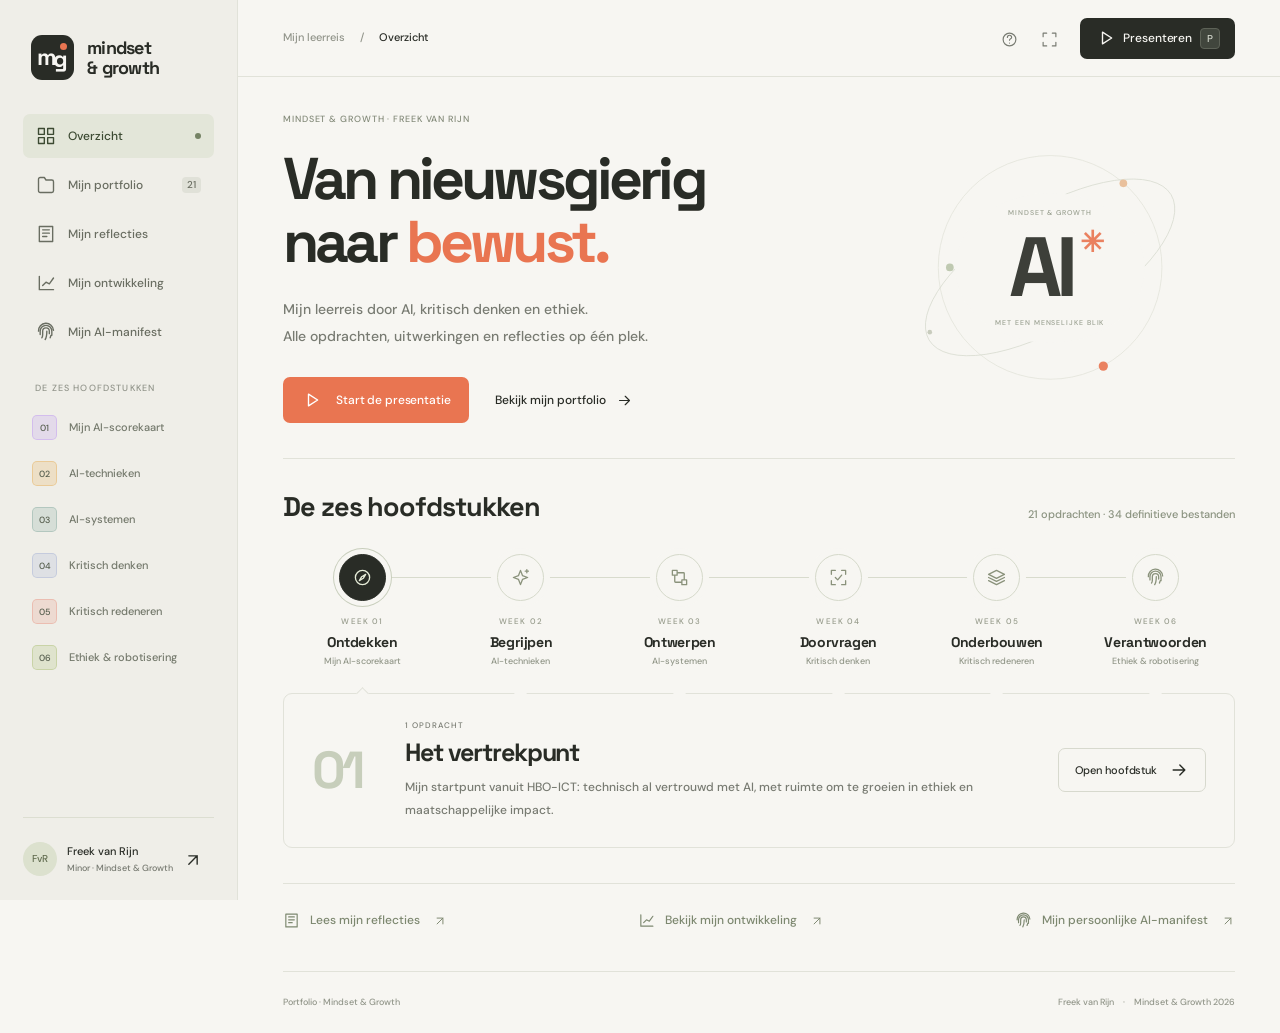
==== commit 03dc83a5: "Complete Growth Map with final portfolio, reflections and presentation mode" ====
--- a/index.html
+++ b/index.html
@@ -1,90 +1,43 @@
-<!doctype html>
+<!DOCTYPE html>
 <html lang="nl">
 <head>
   <meta charset="utf-8">
   <meta name="viewport" content="width=device-width, initial-scale=1">
-  <meta name="description" content="Growth Map van Freek van Rijn voor AI Mindset &amp; Growth.">
-  <meta name="theme-color" content="#172033">
-  <title>Growth Map | Freek van Rijn</title>
+  <meta name="theme-color" content="#f5f4ef">
+  <meta name="description" content="De interactieve Growth Map van Freek van Rijn. Zes weken over AI-technieken, systemen, kritisch denken en ethiek. Bekijk alle 21 opdrachten, uitwerkingen en mijn persoonlijke ontwikkeling.">
+  <title>Growth Map — Freek van Rijn</title>
+  <link rel="icon" href="assets/favicon.svg" type="image/svg+xml">
   <link rel="stylesheet" href="styles.css">
+  <link rel="preload" href="assets/fonts/space-grotesk-bold.ttf" as="font" type="font/ttf" crossorigin>
+  <script defer src="data/portfolio.js"></script>
+  <script defer src="data/content.js"></script>
+  <script defer src="app.js"></script>
 </head>
-<body class="portfolio-index">
-  <a class="skip-link" href="#inhoud">Ga naar inhoud</a>
-  <header class="site-header">
-    <div class="wrap header-inner">
-      <a class="brand" href="#top">Growth Map</a>
-      <nav class="week-nav" aria-label="Ga naar week">
-        <a href="#week-1">Week 1</a>
-        <a href="#week-2">Week 2</a>
-        <a href="#week-3">Week 3</a>
-        <a href="#week-4">Week 4</a>
-        <a href="#week-5">Week 5</a>
-      </nav>
-    </div>
-  </header>
-
-  <main id="inhoud">
-    <header class="page-intro" id="top">
-      <div class="wrap intro-inner">
-        <p class="course-name">AI Mindset &amp; Growth</p>
-        <h1>Growth Map</h1>
-        <p class="intro-meta">Freek van Rijn · 17 opdrachten · week 1 tot en met 5</p>
-      </div>
-    </header>
-
-    <div class="wrap content-wrap">
-      <section class="week-section" id="week-1" aria-labelledby="week-1-title">
-        <header class="week-heading"><span>Week 1</span><h2 id="week-1-title">AI-scorekaart</h2></header>
-        <div class="assignment-list">
-          <article class="assignment-row">
-            <span class="assignment-number">01</span>
-            <div class="assignment-main"><div class="assignment-title"><h3>AI-scorekaart</h3><span class="status">Eigen input nodig</span></div><p>Persoonlijke nulmeting van mijn AI-vaardigheden.</p><details class="source-slide"><summary>Originele opdracht bekijken</summary><a href="assets/opdracht-slides/opdracht-01.png" target="_blank"><img loading="lazy" src="assets/opdracht-slides/opdracht-01.png" alt="Originele opdrachtdia voor de AI-scorekaart"></a></details><div class="work-links"><a href="portfolio/opdrachten/01 - Week 1 - AI-scorekaart/AI_Competency_Scorekaart_Freek_van_Rijn.xlsx">Scorekaart</a><a href="portfolio/opdrachten/01 - Week 1 - AI-scorekaart/Persoonlijke input nodig.md">Invulhulp</a></div></div>
-          </article>
-        </div>
-      </section>
-
-      <section class="week-section" id="week-2" aria-labelledby="week-2-title">
-        <header class="week-heading"><span>Week 2</span><h2 id="week-2-title">AI-technieken</h2></header>
-        <div class="assignment-list">
-          <article class="assignment-row"><span class="assignment-number">02</span><div class="assignment-main"><div class="assignment-title"><h3>Podcast over een AI-techniek</h3><span class="status">Controle nodig</span></div><p>Podcast en reflectie over AI binnen cybersecurity.</p><details class="source-slide"><summary>Originele opdracht bekijken</summary><a href="assets/opdracht-slides/opdracht-02.png" target="_blank"><img loading="lazy" src="assets/opdracht-slides/opdracht-02.png" alt="Originele opdrachtdia voor de podcast"></a></details><div class="work-links"><a href="portfolio/opdrachten/02 - Week 2 - Begrijp AI-techniek - podcast/Podcast_AI_Mindset_%26_Growth.mp3">Podcast</a><a href="portfolio/opdrachten/02 - Week 2 - Begrijp AI-techniek - podcast/Reflectie - concept.md">Reflectie</a></div></div></article>
-          <article class="assignment-row"><span class="assignment-number">03</span><div class="assignment-main"><div class="assignment-title"><h3>AI-kwartetspel</h3><span class="status">Concept klaar</span></div><p>Kwartetspel met 24 AI-technieken en een handleiding.</p><details class="source-slide"><summary>Originele opdracht bekijken</summary><a href="assets/opdracht-slides/opdracht-03.png" target="_blank"><img loading="lazy" src="assets/opdracht-slides/opdracht-03.png" alt="Originele opdrachtdia voor het AI-kwartetspel"></a></details><div class="work-links"><a href="portfolio/opdrachten/03 - Week 2 - Pas AI-techniek toe - kwartet/Kwartetspel - 24 AI-technieken.html">Kwartetspel</a><a href="portfolio/opdrachten/03 - Week 2 - Pas AI-techniek toe - kwartet/Handleiding.md">Handleiding</a><a href="portfolio/opdrachten/03 - Week 2 - Pas AI-techniek toe - kwartet/Reflectie - concept.md">Reflectie</a></div></div></article>
-          <article class="assignment-row"><span class="assignment-number">04</span><div class="assignment-main"><div class="assignment-title"><h3>PitchCoach AI</h3><span class="status">Concept klaar</span></div><p>Voorstel voor een eigen AI-techniek om verkooppitches te oefenen.</p><details class="source-slide"><summary>Originele opdracht bekijken</summary><a href="assets/opdracht-slides/opdracht-04.png" target="_blank"><img loading="lazy" src="assets/opdracht-slides/opdracht-04.png" alt="Originele opdrachtdia voor het creëren van een AI-techniek"></a></details><div class="work-links"><a href="portfolio/opdrachten/04 - Week 2 - Creëer je AI-techniek/Uitwerking - PitchCoach AI.md">Uitwerking</a></div></div></article>
-          <article class="assignment-row"><span class="assignment-number">05</span><div class="assignment-main"><div class="assignment-title"><h3>TikTok Perspective Mix</h3><span class="status">Video opnemen</span></div><p>Presentatie en spreektekst voor een nieuwe TikTok-techniek.</p><details class="source-slide"><summary>Originele opdracht bekijken</summary><a href="assets/opdracht-slides/opdracht-05.png" target="_blank"><img loading="lazy" src="assets/opdracht-slides/opdracht-05.png" alt="Originele opdrachtdia voor de TikTok-videopitch"></a></details><div class="work-links"><a href="portfolio/opdrachten/05 - Week 2 - Huiswerk - AI-techniek voor TikTok 2.0/Videopitch - TikTok Perspective Mix.pptx">Presentatie</a><a href="portfolio/opdrachten/05 - Week 2 - Huiswerk - AI-techniek voor TikTok 2.0/Videopitch - spreektekst.md">Spreektekst</a><a href="portfolio/opdrachten/05 - Week 2 - Huiswerk - AI-techniek voor TikTok 2.0/Reflectie - concept.md">Reflectie</a></div></div></article>
-        </div>
-      </section>
-
-      <section class="week-section" id="week-3" aria-labelledby="week-3-title">
-        <header class="week-heading"><span>Week 3</span><h2 id="week-3-title">AI-systemen</h2></header>
-        <div class="assignment-list">
-          <article class="assignment-row"><span class="assignment-number">06</span><div class="assignment-main"><div class="assignment-title"><h3>AI-systemen begrijpen</h3><span class="status">Gereed</span></div><p>Analyse van het AI-systeem achter verzekeringsaanbevelingen van CheapTickets.</p><details class="source-slide"><summary>Originele opdracht bekijken</summary><a href="assets/opdracht-slides/opdracht-06.png" target="_blank"><img loading="lazy" src="assets/opdracht-slides/opdracht-06.png" alt="Originele opdrachtdia voor AI-systemen begrijpen"></a></details><div class="work-links"><a href="portfolio/opdrachten/06 - Week 3 - AI-systemen begrijpen/Uitwerking - CheapTickets.md">Uitwerking</a></div></div></article>
-          <article class="assignment-row"><span class="assignment-number">07</span><div class="assignment-main"><div class="assignment-title"><h3>AI-systemen toepassen</h3><span class="status">Duo-controle nodig</span></div><p>Vergelijking van twee bedrijven en hun gebruik van AI-systemen.</p><details class="source-slide"><summary>Originele opdracht bekijken</summary><a href="assets/opdracht-slides/opdracht-07.png" target="_blank"><img loading="lazy" src="assets/opdracht-slides/opdracht-07.png" alt="Originele opdrachtdia voor AI-systemen toepassen"></a></details><div class="work-links"><a href="portfolio/opdrachten/07 - Week 3 - AI-systemen toepassen/Uitwerking - CheapTickets en Spotify.md">Uitwerking</a><a href="downloads/opdracht-2-aanpak.txt">Aanpak</a></div></div></article>
-          <article class="assignment-row"><span class="assignment-number">08</span><div class="assignment-main"><div class="assignment-title"><h3>AI-systeem creëren</h3><span class="status">Concept klaar</span></div><p>Ontwerp van een AI-systeem voor een commercieel probleem.</p><details class="source-slide"><summary>Originele opdracht bekijken</summary><a href="assets/opdracht-slides/opdracht-08.png" target="_blank"><img loading="lazy" src="assets/opdracht-slides/opdracht-08.png" alt="Originele opdrachtdia voor het creëren van een AI-systeem"></a></details><div class="work-links"><a href="portfolio/opdrachten/08 - Week 3 - AI-systemen creëren/Uitwerking - LeadFocus.md">Uitwerking</a><a href="portfolio/opdrachten/08 - Week 3 - AI-systemen creëren/Stroomschema - LeadFocus.svg">Stroomschema</a></div></div></article>
-          <article class="assignment-row"><span class="assignment-number">09</span><div class="assignment-main"><div class="assignment-title"><h3>AI-tool zonder code</h3><span class="status">Bouwen in externe tool</span></div><p>Briefing voor een chatbot met minimaal drie functies.</p><details class="source-slide"><summary>Originele opdracht bekijken</summary><a href="assets/opdracht-slides/opdracht-09.png" target="_blank"><img loading="lazy" src="assets/opdracht-slides/opdracht-09.png" alt="Originele opdrachtdia voor de AI-tool zonder code"></a></details><div class="work-links"><a href="portfolio/opdrachten/09 - Week 3 - Huiswerk - AI-tool zonder code/Briefing - TravelHelp chatbot.md">Briefing</a></div></div></article>
-        </div>
-      </section>
-
-      <section class="week-section" id="week-4" aria-labelledby="week-4-title">
-        <header class="week-heading"><span>Week 4</span><h2 id="week-4-title">Kritisch denken</h2></header>
-        <div class="assignment-list">
-          <article class="assignment-row"><span class="assignment-number">10</span><div class="assignment-main"><div class="assignment-title"><h3>AI-output analyseren</h3><span class="status">Concept klaar</span></div><p>Controle van een AI-antwoord over Spotify voor studenten.</p><details class="source-slide"><summary>Originele opdracht bekijken</summary><a href="assets/opdracht-slides/opdracht-10.png" target="_blank"><img loading="lazy" src="assets/opdracht-slides/opdracht-10.png" alt="Originele opdrachtdia voor kritisch denken begrijpen"></a></details><div class="work-links"><a href="portfolio/opdrachten/10 - Week 4 - Kritisch denken begrijpen/Uitwerking - Spotify voor studenten.md">Uitwerking</a></div></div></article>
-          <article class="assignment-row"><span class="assignment-number">11</span><div class="assignment-main"><div class="assignment-title"><h3>Vijf AI-beweringen</h3><span class="status">Concept klaar</span></div><p>Vijf uitspraken gecontroleerd met bronnen en een eigen beoordeling.</p><details class="source-slide"><summary>Originele opdracht bekijken</summary><a href="assets/opdracht-slides/opdracht-11.png" target="_blank"><img loading="lazy" src="assets/opdracht-slides/opdracht-11.png" alt="Originele opdrachtdia voor kritisch denken toepassen"></a></details><div class="work-links"><a href="portfolio/opdrachten/11 - Week 4 - Kritisch denken toepassen/Uitwerking - vijf AI-beweringen.md">Uitwerking</a></div></div></article>
-          <article class="assignment-row"><span class="assignment-number">12</span><div class="assignment-main"><div class="assignment-title"><h3>Poster kritisch AI-gebruik</h3><span class="status">Concept klaar</span></div><p>Poster met valkuilen en tips voor kritisch gebruik van AI.</p><details class="source-slide"><summary>Originele opdracht bekijken</summary><a href="assets/opdracht-slides/opdracht-12.png" target="_blank"><img loading="lazy" src="assets/opdracht-slides/opdracht-12.png" alt="Originele opdrachtdia voor de poster over kritisch AI-gebruik"></a></details><div class="work-links"><a href="portfolio/opdrachten/12 - Week 4 - Kritisch denken creëren/Poster - kritisch AI-gebruik.svg">Poster</a><a href="portfolio/opdrachten/12 - Week 4 - Kritisch denken creëren/Reflectie - concept.md">Reflectie</a></div></div></article>
-          <article class="assignment-row"><span class="assignment-number">13</span><div class="assignment-main"><div class="assignment-title"><h3>Kritisch AI-advies</h3><span class="status">Schermopname maken</span></div><p>Kritische analyse en eigen advies voor een MKB-bedrijf.</p><details class="source-slide"><summary>Originele opdracht bekijken</summary><a href="assets/opdracht-slides/opdracht-13.png" target="_blank"><img loading="lazy" src="assets/opdracht-slides/opdracht-13.png" alt="Originele opdrachtdia voor het kritische AI-advies"></a></details><div class="work-links"><a href="portfolio/opdrachten/13 - Week 4 - Huiswerk - kritisch AI-advies/Uitwerking - kritisch AI-advies.md">Uitwerking</a><a href="portfolio/opdrachten/13 - Week 4 - Huiswerk - kritisch AI-advies/Schermopname - draaiboek.md">Draaiboek</a></div></div></article>
-        </div>
-      </section>
-
-      <section class="week-section" id="week-5" aria-labelledby="week-5-title">
-        <header class="week-heading"><span>Week 5</span><h2 id="week-5-title">Kritisch redeneren</h2></header>
-        <div class="assignment-list">
-          <article class="assignment-row"><span class="assignment-number">14</span><div class="assignment-main"><div class="assignment-title"><h3>Online en offline bubbels</h3><span class="status">Eigen input nodig</span></div><p>Onderzoek naar mijn online feed en mijn eigen omgeving.</p><details class="source-slide"><summary>Originele opdracht bekijken</summary><a href="assets/opdracht-slides/opdracht-14.png" target="_blank"><img loading="lazy" src="assets/opdracht-slides/opdracht-14.png" alt="Originele opdrachtdia over de online en offline bubbel"></a></details><div class="work-links"><a href="portfolio/opdrachten/14 - Week 5 - Bubbels begrijpen/Invulblad - jouw bubbels.md">Invulblad</a></div></div></article>
-          <article class="assignment-row"><span class="assignment-number">15</span><div class="assignment-main"><div class="assignment-title"><h3>Toulmin-analyse</h3><span class="status">Concept klaar</span></div><p>Analyse en verbetering van een AI-advies over TikTok-marketing.</p><details class="source-slide"><summary>Originele opdracht bekijken</summary><a href="assets/opdracht-slides/opdracht-15.png" target="_blank"><img loading="lazy" src="assets/opdracht-slides/opdracht-15.png" alt="Originele opdrachtdia voor de Toulmin-analyse"></a></details><div class="work-links"><a href="portfolio/opdrachten/15 - Week 5 - Toulmin-model toepassen/Uitwerking - TikTok-advies volgens Toulmin.md">Uitwerking</a></div></div></article>
-          <article class="assignment-row"><span class="assignment-number">16</span><div class="assignment-main"><div class="assignment-title"><h3>Kritische checklist</h3><span class="status">Twee versies klaar</span></div><p>Twee versies van een checklist voor het controleren van AI-output.</p><details class="source-slide"><summary>Originele opdracht bekijken</summary><a href="assets/opdracht-slides/opdracht-16.png" target="_blank"><img loading="lazy" src="assets/opdracht-slides/opdracht-16.png" alt="Originele opdrachtdia voor de kritische checklist"></a></details><div class="work-links"><a href="portfolio/opdrachten/16 - Week 5 - Kritische checklist creëren/Visuele checklist - versie 1.svg">Versie 1</a><a href="portfolio/opdrachten/16 - Week 5 - Kritische checklist creëren/Visuele checklist - versie 2.svg">Versie 2</a><a href="portfolio/opdrachten/16 - Week 5 - Kritische checklist creëren/Uitwerking - test en verbetering checklist.md">Uitwerking</a></div></div></article>
-          <article class="assignment-row"><span class="assignment-number">17</span><div class="assignment-main"><div class="assignment-title"><h3>Instructievideo kritisch redeneren</h3><span class="status">Video opnemen</span></div><p>Script en draaiboek voor een instructievideo van 7 tot 10 minuten.</p><details class="source-slide"><summary>Originele opdracht bekijken</summary><a href="assets/opdracht-slides/opdracht-17.png" target="_blank"><img loading="lazy" src="assets/opdracht-slides/opdracht-17.png" alt="Originele opdrachtdia voor de instructievideo"></a></details><div class="work-links"><a href="portfolio/opdrachten/17 - Week 5 - Huiswerk - instructievideo kritisch redeneren/Instructievideo - script en draaiboek.md">Script</a><a href="portfolio/opdrachten/17 - Week 5 - Huiswerk - instructievideo kritisch redeneren/Reflectie - concept.md">Reflectie</a></div></div></article>
-        </div>
-      </section>
-    </div>
-  </main>
-
-  <footer class="site-footer"><div class="wrap"><span>Freek van Rijn</span><a href="#top">Naar boven</a></div></footer>
+<body>
+  <a class="skip-link" href="#main">Naar de inhoud</a>
+  <aside class="sidebar" aria-label="Hoofdnavigatie">
+    <a class="brand" href="#overzicht" aria-label="Growth Map, naar overzicht"><span class="brand-mark">m<span>g</span><i></i></span><span>mindset<span class="brand-second">& growth</span></span></a>
+    <div class="sidebar-label">MIJN WORKSPACE</div>
+    <nav class="main-nav">
+      <a href="#overzicht" data-nav="overzicht"><span data-icon="grid"></span>Overzicht<span class="nav-dot"></span></a>
+      <a href="#portfolio" data-nav="portfolio"><span data-icon="folder"></span>Mijn portfolio<span class="nav-count">21</span></a>
+      <a href="#reflecties" data-nav="reflecties"><span data-icon="note"></span>Mijn reflecties</a>
+      <a href="#groei" data-nav="groei"><span data-icon="chart"></span>Mijn ontwikkeling</a>
+      <a href="#manifest" data-nav="manifest"><span data-icon="fingerprint"></span>Mijn AI-manifest</a>
+    </nav>
+    <div class="sidebar-label chapter-label">DE ZES HOOFDSTUKKEN</div>
+    <nav id="week-nav" class="chapter-nav" aria-label="Weken"></nav>
+    <div class="sidebar-bottom"><div class="ready-indicator"><span></span> Klaar om te ontdekken</div><div class="profile"><span class="avatar">FvR</span><div><strong>Freek van Rijn</strong><span>Minor · Mindset & Growth</span></div><span data-icon="arrow-up-right"></span></div></div>
+  </aside>
+  <div class="app-shell">
+    <header class="topbar"><div class="breadcrumbs"><span>Mijn leerreis</span><span>/</span><strong id="breadcrumb">Overzicht</strong></div><div class="top-actions"><button id="help-button" class="icon-button" aria-label="Hulp en sneltoetsen" title="Hulp en sneltoetsen (?)"><span data-icon="help"></span></button><button id="fullscreen-button" class="icon-button" aria-label="Volledig scherm" title="Volledig scherm (F)"><span data-icon="expand"></span></button><button class="button button-dark button-small" id="start-presentation"><span data-icon="play"></span><span>Presenteren</span><kbd>P</kbd></button></div></header>
+    <main id="main" tabindex="-1"></main>
+    <footer class="footer"><span>Portfolio · Mindset & Growth</span><span>Freek van Rijn <i>·</i> Mindset & Growth 2026</span></footer>
+  </div>
+  <dialog id="assignment-dialog" class="detail-dialog" aria-labelledby="detail-title"></dialog>
+  <dialog id="help-dialog" class="help-dialog" aria-labelledby="help-title"><button class="icon-button modal-close" data-close-help aria-label="Sluiten"><span data-icon="x"></span></button><span class="eyebrow">EVEN OP WEG</span><h2 id="help-title">Het podium is van jou.</h2><p>Alles staat klaar om aan te raken, te bekijken en te bespreken.</p><div class="shortcut-list"><div><span>Start of hervat de presentatie</span><kbd>P</kbd></div><div><span>Volledig scherm</span><kbd>F</kbd></div><div><span>Vorige / volgende presentatiestap</span><span><kbd>←</kbd> <kbd>→</kbd></span></div><div><span>Spreeknotities in de presentatie</span><kbd>N</kbd></div><div><span>Sluit een uitwerking of presentatie</span><kbd>Esc</kbd></div></div><p class="help-note">Alle 21 opdrachten hebben hun definitieve bestanden. Word-documenten lees je direct op de site; de originelen download je bij de opdracht. Audio en video starten pas als jij op afspelen drukt.</p><button class="button button-orange" data-close-help>Ik ben er klaar voor <span data-icon="arrow-right"></span></button></dialog>
+  <section id="presentation" class="presentation" aria-label="Presentatie" aria-hidden="true" hidden></section>
+  <div id="toast" class="toast" role="status"></div>
+  <noscript><div class="noscript-message"><h1>Mijn Growth Map</h1><p>Schakel JavaScript in om de interactieve presentatie en alle uitwerkingen te bekijken.</p><a href="portfolio/definitief/6.4%20-%20Persoonlijk%20AI-manifest%20en%20reflectie%20-%20Freek%20van%20Rijn.docx">Download mijn AI-manifest</a></div></noscript>
 </body>
 </html>
--- a/styles.css
+++ b/styles.css
@@ -1,78 +1,43 @@
-:root {
-  color-scheme: light;
-  --ink: #172033;
-  --muted: #657083;
-  --line: #d9dee7;
-  --soft: #f5f6f8;
-  --accent: #315f86;
-  --white: #ffffff;
-}
-
-* { box-sizing: border-box; }
-html { scroll-behavior: smooth; }
-body { margin: 0; color: var(--ink); background: var(--white); font: 16px/1.55 Inter, ui-sans-serif, system-ui, -apple-system, BlinkMacSystemFont, "Segoe UI", sans-serif; }
-a { color: var(--accent); text-underline-offset: 3px; }
-a:hover { color: #193f60; }
-a:focus-visible, summary:focus-visible { outline: 2px solid var(--accent); outline-offset: 3px; }
-img { max-width: 100%; }
-.wrap { width: min(1040px, calc(100% - 2.5rem)); margin-inline: auto; }
-.skip-link { position: fixed; top: -4rem; left: 1rem; z-index: 100; padding: .55rem .8rem; color: var(--ink); background: var(--white); border: 1px solid var(--line); }
-.skip-link:focus { top: 1rem; }
-
-.site-header { position: sticky; top: 0; z-index: 20; background: rgba(255,255,255,.96); border-bottom: 1px solid var(--line); backdrop-filter: blur(10px); }
-.header-inner { min-height: 64px; display: flex; align-items: center; justify-content: space-between; gap: 2rem; }
-.brand { color: var(--ink); font-size: 1rem; font-weight: 750; text-decoration: none; }
-.week-nav { display: flex; gap: 1.5rem; }
-.week-nav a { color: var(--muted); font-size: .9rem; font-weight: 650; text-decoration: none; }
-.week-nav a:hover { color: var(--ink); }
-
-.page-intro { background: var(--soft); border-bottom: 1px solid var(--line); }
-.intro-inner { padding-block: 4.5rem; }
-.course-name { margin: 0 0 .5rem; color: var(--accent); font-size: .78rem; font-weight: 750; letter-spacing: .12em; text-transform: uppercase; }
-h1 { margin: 0; font-size: clamp(2.6rem, 7vw, 4.8rem); line-height: 1; letter-spacing: -.045em; }
-.intro-meta { margin: 1.2rem 0 0; color: var(--muted); font-size: 1rem; }
-
-.content-wrap { padding-block: 1rem 6rem; }
-.week-section { scroll-margin-top: 90px; padding-top: 5rem; }
-.week-heading { display: grid; grid-template-columns: 78px 1fr; align-items: baseline; padding-bottom: 1rem; border-bottom: 2px solid var(--ink); }
-.week-heading span { color: var(--muted); font-size: .8rem; font-weight: 750; letter-spacing: .08em; text-transform: uppercase; }
-.week-heading h2 { margin: 0; font-size: clamp(1.7rem, 4vw, 2.35rem); line-height: 1.15; letter-spacing: -.025em; }
-.assignment-list { border-bottom: 1px solid var(--line); }
-.assignment-row { display: grid; grid-template-columns: 78px 1fr; gap: 0; padding-block: 1.75rem; border-top: 1px solid var(--line); }
-.assignment-row:first-child { border-top: 0; }
-.assignment-number { padding-top: .15rem; color: var(--muted); font-size: .85rem; font-variant-numeric: tabular-nums; }
-.assignment-main { min-width: 0; }
-.assignment-title { display: flex; align-items: baseline; justify-content: space-between; gap: 1rem; }
-.assignment-title h3 { margin: 0; font-size: 1.18rem; line-height: 1.3; }
-.status { flex: 0 0 auto; color: var(--muted); font-size: .78rem; font-weight: 650; }
-.assignment-main > p { margin: .45rem 0 0; max-width: 68ch; color: var(--muted); }
-
-.source-slide { margin-top: 1rem; border-top: 1px solid var(--line); border-bottom: 1px solid var(--line); }
-.source-slide summary { padding: .7rem 0; color: var(--ink); cursor: pointer; font-size: .86rem; font-weight: 650; list-style-position: inside; }
-.source-slide[open] summary { border-bottom: 1px solid var(--line); }
-.source-slide a { display: block; max-width: 840px; margin-block: 1rem; }
-.source-slide img { display: block; width: 100%; height: auto; border: 1px solid var(--line); }
-.work-links { display: flex; flex-wrap: wrap; gap: 1.1rem; margin-top: 1rem; }
-.work-links a { font-size: .86rem; font-weight: 650; }
-
-.site-footer { border-top: 1px solid var(--line); color: var(--muted); }
-.site-footer .wrap { min-height: 88px; display: flex; align-items: center; justify-content: space-between; gap: 1rem; font-size: .86rem; }
-
-@media (max-width: 720px) {
-  .header-inner { min-height: auto; align-items: flex-start; flex-direction: column; gap: .65rem; padding-block: .8rem; }
-  .week-nav { width: 100%; gap: 0; justify-content: space-between; }
-  .week-nav a { font-size: .78rem; }
-  .intro-inner { padding-block: 3.25rem; }
-  .week-section { scroll-margin-top: 112px; padding-top: 3.75rem; }
-  .week-heading, .assignment-row { grid-template-columns: 48px 1fr; }
-  .assignment-title { align-items: flex-start; flex-direction: column; gap: .25rem; }
-  .assignment-row { padding-block: 1.4rem; }
-}
-
-@media print {
-  .site-header, .source-slide, .work-links, .site-footer { display: none; }
-  .page-intro { background: white; }
-  .content-wrap { padding-bottom: 0; }
-  .week-section { padding-top: 2rem; break-before: page; }
-  .assignment-row { break-inside: avoid; }
-}
+@font-face{font-family:DM Sans;src:url('assets/fonts/dm-sans-medium.ttf') format('truetype');font-style:normal;font-weight:100 900;font-display:swap}
+@font-face{font-family:Space Grotesk;src:url('assets/fonts/space-grotesk-bold.ttf') format('truetype');font-style:normal;font-weight:400 800;font-display:swap}
+:root{--paper:#f7f6f2;--surface:#fffefa;--sidebar:#efeee8;--ink:#292c26;--muted:#787b72;--line:#e1e2d9;--orange:#e97551;--orange-soft:#f8e4d9;--green:#739780;--amber:#d7a64e;--red:#cd8075;--sidebar-width:238px;--display:'Space Grotesk',sans-serif;--body:'DM Sans',system-ui,-apple-system,sans-serif}
+*{box-sizing:border-box}html{scroll-behavior:smooth;scroll-padding-top:85px}body{margin:0;background:var(--paper);color:var(--ink);font:15px/1.6 var(--body);-webkit-font-smoothing:antialiased}button,input,select{font:inherit}button,a,input,select,summary{-webkit-tap-highlight-color:transparent}button{cursor:pointer;color:inherit}button:disabled{cursor:default;opacity:.35}a{color:inherit;text-decoration:none}button{border:0}button,a{touch-action:manipulation}button:focus-visible,a:focus-visible,summary:focus-visible,input:focus-visible,select:focus-visible,video:focus-visible,audio:focus-visible,[tabindex="0"]:focus-visible{outline:3px solid #c65f3e;outline-offset:4px}img,video{max-width:100%}h1,h2,h3,h4,p{margin:0}h1,h2,h3,h4{font-family:var(--display);font-weight:700;line-height:1.2;letter-spacing:-.045em}h1{font-size:clamp(38px,4.6vw,68px)}h2{font-size:29px}h3{font-size:21px}p{color:var(--muted)}svg.icon{width:20px;height:20px;flex-shrink:0;vertical-align:middle}button .icon,a .icon{pointer-events:none}button strong,button small,button span{pointer-events:none}strong{font-weight:700}kbd{font:11px/1.3 var(--body);border:1px solid var(--line);background:rgba(255,255,255,.35);border-radius:4px;padding:3px 6px;color:var(--muted)}.sr-only{position:absolute;width:1px;height:1px;padding:0;margin:-1px;overflow:hidden;clip:rect(0,0,0,0);white-space:nowrap;border:0}.skip-link{position:fixed;left:250px;top:-80px;z-index:200;background:var(--ink);color:#fff;padding:14px 22px;border-radius:8px}.skip-link:focus{top:10px}.icon-button{width:40px;height:40px;border-radius:9px;display:inline-flex;align-items:center;justify-content:center;background:transparent;flex-shrink:0;color:var(--muted)}.icon-button:hover{background:#e7e7de;color:var(--ink)}.button{min-height:48px;border-radius:7px;padding:12px 20px;display:inline-flex;align-items:center;justify-content:center;gap:12px;font-weight:650;line-height:1.4;font-size:13px;letter-spacing:-.01em;transition:background .18s,transform .18s;white-space:nowrap}.button:hover{transform:translateY(-2px)}.button-small{min-height:39px;padding:10px 15px;font-size:12px;gap:8px}.button-orange{background:var(--orange);color:#fff}.button-orange:hover{background:#d86543}.button-dark{background:var(--ink);color:#f7f6f2}.button-dark:hover{background:#44483e}.button-dark kbd{color:#d5d9ce;border-color:#5d6257;background:#41463d;font-size:10px}.button-outline{border:1px solid #d7d9ce;background:transparent}.button-outline:hover{background:#eeeee5}.text-button{display:inline-flex;align-items:center;gap:10px;background:transparent;font-size:12px;font-weight:650;padding:12px 0}.text-button .icon{width:15px;height:15px}.text-button:hover,.text-link:hover{color:#bb5536}.text-link{font-size:12px;display:inline-flex;align-items:center;gap:10px;font-weight:650;background:none;padding:0;line-height:1.5}.text-link .icon{width:17px;height:17px}.eyebrow{display:block;font-size:10px;font-weight:700;letter-spacing:.13em;color:var(--muted)}.eyebrow i{font-style:normal;padding:0 5px}.orange-dot{color:var(--orange)}
+/* Navigation */
+.sidebar{position:fixed;inset:0 auto 0 0;width:var(--sidebar-width);padding:35px 23px 0;background:var(--sidebar);border-right:1px solid var(--line);display:flex;flex-direction:column;z-index:30}.brand{display:flex;align-items:center;gap:13px;margin:0 8px 46px;font-family:var(--display);font-size:18px;font-weight:700;line-height:1.1;letter-spacing:-.04em}.brand-second{display:block}.brand-mark{position:relative;display:flex;align-items:center;justify-content:center;width:43px;height:45px;background:var(--ink);color:var(--paper);font-family:var(--display);font-weight:700;font-size:23px;border-radius:11px;letter-spacing:-4px;padding-right:5px}.brand-mark>span{margin-top:5px}.brand-mark>i{position:absolute;width:7px;height:7px;background:var(--orange);right:7px;top:8px;border-radius:50%}.sidebar-label{font-size:9px;letter-spacing:.13em;font-weight:700;color:#91948a;margin:0 12px 13px}.main-nav{display:grid;gap:5px}.main-nav>a{display:flex;align-items:center;gap:12px;padding:12px 13px;font-size:12px;font-weight:550;border-radius:7px;line-height:1.4;color:#696d61;min-height:43px}.main-nav>a>.icon{width:17px;height:17px}.main-nav>a:hover{background:#e5e5dc;color:var(--ink)}.main-nav>a.active{background:#e3e6d9;color:#3c4a32}.nav-count{font-size:10px;padding:1px 5px;background:#e0e1d8;border-radius:4px;margin-left:auto}.nav-dot{display:none;margin-left:auto;width:6px;height:6px;border-radius:50%;background:#758365}.active .nav-dot{display:block}.chapter-label{margin-top:37px}.chapter-nav{display:grid;gap:7px}.chapter-link{display:flex;align-items:center;gap:12px;font-size:11px;padding:7px 9px;min-height:39px;border-radius:6px;color:#74796c}.chapter-link>.icon{width:12px;height:12px;margin-left:auto;color:#a1a496;opacity:0}.chapter-link:hover,.chapter-link.active{background:#e4e5da;color:var(--ink)}.chapter-link:hover>.icon,.chapter-link.active>.icon{opacity:1}.week-pip{display:inline-flex;align-items:center;justify-content:center;font-size:9px;color:#565e4e;background:color-mix(in srgb,var(--week-color) 30%,transparent);border:1px solid color-mix(in srgb,var(--week-color) 60%,transparent);border-radius:5px;width:25px;height:25px;font-weight:700}.sidebar-bottom{margin-top:auto;padding-top:35px}.ready-indicator{display:flex;align-items:center;gap:7px;font-size:10px;color:#7d8472;padding:0 11px 24px}.ready-indicator>span,.live-dot{display:inline-block;width:6px;height:6px;border-radius:50%;background:#889d75;flex-shrink:0}.profile{display:flex;gap:10px;align-items:center;border-top:1px solid #dcded1;min-height:83px}.avatar{width:34px;height:34px;border-radius:50%;display:flex;align-items:center;justify-content:center;background:#dce1ce;color:#626d50;font-size:10px;font-weight:700}.profile div{display:grid;line-height:1.7}.profile strong{font-size:11px;font-weight:650}.profile div>span{color:var(--muted);font-size:9px}.profile>.icon{margin-left:auto;width:13px;height:13px;color:#878b7e}.app-shell{margin-left:var(--sidebar-width)}.topbar{height:77px;border-bottom:1px solid var(--line);display:flex;justify-content:space-between;align-items:center;padding:0 45px;background:rgba(247,246,242,.95);position:sticky;top:0;z-index:20;backdrop-filter:blur(12px)}.breadcrumbs{display:flex;gap:15px;align-items:center;font-size:11px}.breadcrumbs>span{color:#92958b}.breadcrumbs strong{font-weight:500}.top-actions{display:flex;gap:9px;align-items:center}.top-actions>.icon-button{width:31px;height:34px}.top-actions>.icon-button .icon{width:17px;height:17px}.top-actions>.button{margin-left:6px}.footer{margin:35px 45px 0;padding:23px 0;border-top:1px solid var(--line);display:flex;justify-content:space-between;gap:15px;font-size:9px;color:#92968a}.footer i{font-style:normal;padding:0 7px}main:focus{outline:0}.home-content,.page-content{padding:0 45px;max-width:1500px;margin:auto}.page-content{padding-top:42px;padding-bottom:20px}
+/* Opening */
+.hero{display:grid;grid-template-columns:1.15fr 1fr;align-items:center;position:relative;min-height:450px;border-bottom:1px solid var(--line);gap:10px;padding:27px 0 15px}.hero-overline{font-size:9px;letter-spacing:.15em;font-weight:650;display:flex;align-items:center;gap:8px;color:#858c7d;margin-bottom:23px}.hero-overline>.live-dot{background:var(--orange);width:5px;height:5px}.hero h1{font-size:clamp(47px,4.7vw,77px);line-height:1.06;letter-spacing:-.065em;position:relative;white-space:nowrap}.hero h1>span:first-of-type{color:var(--orange)}.title-star{font:41px/1 var(--body);color:var(--orange);vertical-align:top;display:inline-block;margin:11px 0 0 13px;transform:rotate(-10deg)}.hero-copy>p{font-size:12px;line-height:1.9;margin-top:23px;max-width:430px}.hero-actions{display:flex;align-items:center;gap:23px;margin-top:27px}.hero-actions>.button{font-size:11px;min-height:43px;padding:11px 15px;gap:15px}.hero-actions .text-button{font-size:11px}.hero-signature{display:flex;align-items:center;gap:8px;font-size:9px;margin-top:24px;color:#7e8277}.hero-signature i{font-style:normal;padding:0 6px;color:#aaa}.tiny-avatar{display:inline-flex;align-items:center;justify-content:center;width:23px;height:23px;border:2px solid var(--paper);box-shadow:0 0 0 1px #d5dac9;background:#dde3cf;border-radius:50%;font-size:10px;color:#6e7e59}.orbit-art{position:relative;width:100%;aspect-ratio:480/390;min-width:0;max-width:550px;margin:auto}.orbit-lines{position:absolute;width:100%;height:100%;inset:0}.orbit-core{position:absolute;left:50%;top:50%;transform:translate(-50%,-50%) rotate(-6deg);height:113px;width:113px;border:1px solid #d2d3c8;border-radius:28px;background:#fbfaf7;box-shadow:0 8px 16px #55572c0b,0 0 0 7px #f9f8f24d;display:flex;flex-direction:column;align-items:center;justify-content:center;gap:5px}.orbit-core-small{font-size:6px;letter-spacing:.18em;color:#9b9e90}.orbit-core>strong{font:700 49px/.9 var(--display);letter-spacing:-.07em}.orbit-core>strong>span{color:var(--orange);font-size:23px;display:inline-block;vertical-align:top;transform:translate(5px,-3px)}.orbit-node{display:flex;align-items:center;gap:8px;background:#fdfcf9;border:1px solid #dfe0d6;box-shadow:0 4px 10px #484b2505;border-radius:9px;padding:9px 11px;position:absolute;transition:transform .2s,box-shadow .2s}.orbit-node:hover{transform:translateY(-5px) rotate(-2deg);box-shadow:0 7px 16px #484b2512;border-color:var(--week-color)}.orbit-node>span{width:31px;height:31px;display:flex;align-items:center;justify-content:center;border-radius:7px;background:color-mix(in srgb,var(--week-color) 28%,#fdfcf9);color:color-mix(in srgb,var(--week-color) 55%,#292c26)}.orbit-node .icon{width:17px;height:17px}.orbit-node small{display:block;font-size:6px;font-weight:700;letter-spacing:.12em;color:#9a9d90;line-height:1.5}.orbit-node strong{font-size:10px;line-height:1.5;font-family:var(--display);letter-spacing:-.01em}.orbit-node-1{left:29%;top:6%;transform:rotate(-5deg)}.orbit-node-2{left:64%;top:23%;transform:rotate(4deg)}.orbit-node-3{left:64%;top:64%;transform:rotate(-4deg)}.orbit-node-4{left:30%;top:78%;transform:rotate(4deg)}.orbit-node-5{left:0%;top:58%;transform:rotate(-3deg)}.orbit-node-6{left:1%;top:22%;transform:rotate(3deg)}.orbit-caption{position:absolute;bottom:-2%;left:0;right:0;text-align:center;letter-spacing:.13em;color:#9d9f92;font-size:6px}
+.stats-strip{display:grid;grid-template-columns:1fr 1fr 1.3fr 1.4fr;border-bottom:1px solid var(--line);padding:23px 0;gap:25px;align-items:center}.stats-strip>div{border-right:1px solid var(--line);min-height:53px}.stats-strip>div>strong{font-family:var(--display);font-size:25px;letter-spacing:-.06em;display:flex;align-items:baseline;gap:9px;line-height:1.3}.stats-strip>div>strong>span{font-family:var(--body);font-size:10px;letter-spacing:0;font-weight:500}.stats-strip p{font-size:9px;margin-top:2px}.stats-strip .stats-last{border-right:0;display:flex;gap:14px;align-items:center}.stats-last>.icon{height:30px;width:30px;color:#8b927d}.stats-last>span{font-size:10px;line-height:1.7;color:#8c9082}.stats-last strong{font-weight:500;color:#565f49}
+/* Journey and work */
+.journey-section{padding-top:35px}.section-heading{display:flex;align-items:end;justify-content:space-between;gap:20px;margin-bottom:22px}.section-heading .eyebrow{margin-bottom:9px;font-size:8px}.section-heading h2{font-size:23px;letter-spacing:-.04em}.section-heading>.text-link{font-size:10px;padding-bottom:3px}.section-caption{color:#93978b;font-size:10px}.journey-track{display:grid;grid-template-columns:repeat(6,1fr);position:relative;padding:2px 0 0;isolation:isolate}.journey-track:before{content:'';position:absolute;top:25px;left:8%;right:8%;height:1px;background:#d8dbcd;z-index:-1}.journey-step{background:none;position:relative;padding:0 4px 25px;display:flex;align-items:center;flex-direction:column;text-align:center}.journey-step:after{content:'';position:absolute;bottom:0;width:8px;height:8px;background:var(--paper);border-left:1px solid transparent;border-top:1px solid transparent;transform:translateY(5px) rotate(45deg)}.journey-dot{height:47px;width:47px;border-radius:50%;display:flex;align-items:center;justify-content:center;background:var(--paper);border:1px solid #d5d9ca;box-shadow:0 0 0 6px var(--paper);color:#8a927b;transition:.2s}.journey-dot>.icon{width:19px;height:19px}.journey-step:hover .journey-dot{background:color-mix(in srgb,var(--week-color) 30%,var(--paper));transform:translateY(-3px)}.journey-step.selected .journey-dot{background:var(--ink);color:#e7edd9;border-color:var(--ink);box-shadow:0 0 0 5px var(--paper),0 0 0 6px #c8cebc}.journey-step small{font-size:7px;letter-spacing:.14em;color:#969b8b;margin-top:14px}.journey-step>strong{font:700 13px var(--display);margin-top:5px;letter-spacing:-.025em}.journey-step>span:last-child{font-size:8px;color:#929789;margin-top:3px}.journey-step.selected:after{border-color:#dddfd3;background:#eeefe7;z-index:2}.week-spotlight{background:#eeefe7;border:1px solid #dddfd3;border-radius:9px;display:grid;grid-template-columns:145px 1.6fr 1fr;gap:24px;align-items:center;padding:22px 25px;min-height:171px}.spotlight-art{position:relative;height:120px;background:color-mix(in srgb,var(--week-color) 35%,#eeefe7);border-radius:6px;overflow:hidden;display:flex;align-items:center;justify-content:center}.spotlight-art:before,.spotlight-art:after{content:'';position:absolute;width:150px;height:150px;border-radius:50%;border:1px solid #70775917;right:-55px;top:-56px}.spotlight-art:after{width:120px;height:120px;top:-41px;right:-40px}.spotlight-big{font:700 85px var(--display);letter-spacing:-.1em;color:#60684435;margin-left:-12px}.spotlight-icon{position:absolute;right:20px;top:32px;transform:rotate(10deg);background:#fafaf38a;border:1px solid #ffffffaa;border-radius:10px;padding:10px;backdrop-filter:blur(4px);box-shadow:0 4px 5px #44482207}.spotlight-icon>.icon{width:25px;height:25px;color:#586044}.spotlight-label{position:absolute;bottom:8px;left:11px;font-size:6px;letter-spacing:.2em;color:#6e775c}.spotlight-copy>.eyebrow{font-size:7px}.spotlight-copy h3{font-size:21px;margin-top:7px}.spotlight-copy p{font-size:10px;line-height:1.85;margin-top:8px;max-width:480px}.spotlight-copy .text-link{margin-top:10px;font-size:10px}.spotlight-insight{padding-left:21px;border-left:1px solid #d9ddce}.spotlight-insight>span{font-size:7px;letter-spacing:.11em;display:flex;align-items:center;gap:7px;color:#7b8469}.spotlight-insight .icon{width:14px;height:14px}.spotlight-insight p{font:700 15px/1.55 var(--display);letter-spacing:-.025em;color:#667255;margin-top:12px}.featured-section{padding-top:41px}.featured-grid{display:grid;grid-template-columns:repeat(3,1fr);gap:19px}.assignment-card{text-align:left;background:#fcfbf8;border:1px solid var(--line);border-radius:9px;overflow:hidden;position:relative;display:flex;flex-direction:column;min-width:0;transition:transform .2s,box-shadow .2s,border-color .2s}.assignment-card:hover{transform:translateY(-4px);box-shadow:0 10px 25px #30331c08;border-color:#b9c0ac}.card-body{padding:23px;display:flex;flex-direction:column;flex:1}.card-meta{display:flex;justify-content:space-between;font-size:8px;gap:10px;color:#92998a;align-items:center;letter-spacing:.04em}.card-meta i{font-style:normal;padding:0 4px}.card-id{font-size:10px;color:#9b9f93}.card-icon{height:47px;width:47px;border-radius:10px;background:color-mix(in srgb,var(--week-color) 27%,#fbfaf7);display:inline-flex;align-items:center;justify-content:center;margin:24px 0 17px;color:color-mix(in srgb,var(--week-color) 38%,#343d28)}.card-icon .icon{width:23px;height:23px}.card-body h3{font-size:21px;letter-spacing:-.04em}.card-body>p{font-size:11px;line-height:1.9;margin-top:11px;flex:1}.card-bottom{display:flex;justify-content:space-between;align-items:center;margin-top:25px;border-top:1px solid var(--line);padding-top:13px;font-size:10px;color:#79816b}.card-arrow{height:27px;width:27px;border-radius:50%;border:1px solid #dfe2d4;display:flex;align-items:center;justify-content:center}.card-arrow .icon{width:15px;height:15px}.assignment-card:hover .card-arrow{background:var(--ink);color:white;border-color:var(--ink)}.featured-card .card-body{padding:17px 18px}.featured-card .card-body h3{font-size:17px;margin-top:10px}.featured-card .card-body>p{font-size:10px;line-height:1.8;margin-top:7px}.featured-card .card-bottom{margin-top:17px;padding-top:12px;font-size:9px}.feature-art{height:164px;position:relative;overflow:hidden}.podcast-art{background:#e6e9de;display:flex;align-items:center;justify-content:center;gap:22px}.podcast-symbol{display:flex;align-items:center;justify-content:center;width:61px;height:61px;border-radius:50%;border:1px solid #bfc8ac;background:#f5f5ea99;color:#72805d}.podcast-symbol .icon{width:32px;height:32px}.waveform{display:flex;align-items:center;justify-content:center;gap:3px;height:72px;max-width:65%;overflow:hidden}.waveform i{display:block;height:var(--h);width:3px;border-radius:3px;background:#9ba88a;flex-shrink:0}.duration{position:absolute;right:10px;bottom:10px;padding:3px 7px;background:#2c3429bf;color:#fff;border-radius:4px;font-size:8px}.quartet-art{background:#e8dfef}.mini-playing-card{position:absolute;width:90px;height:118px;border-radius:8px;border:1px solid #a999b0;top:14px;left:39%;display:flex;align-items:center;justify-content:center;flex-direction:column;background:#faf8f3;box-shadow:0 4px 8px #36294310}.back-card{transform:rotate(-17deg) translate(-20px,-1px);background:#ac97bc;color:#e5d7ee;font:700 40px var(--display);border:4px double #cebed8}.front-card{transform:rotate(10deg);gap:5px}.front-card .icon{height:20px;width:20px;color:#937ba6}.front-card strong{font:700 37px/.95 var(--display);color:#6d547f;letter-spacing:-.06em}.front-card small{font-size:6px;color:#897095;letter-spacing:.08em}.feature-art-caption{position:absolute;left:0;right:0;bottom:8px;text-align:center;font-size:7px;letter-spacing:.04em;color:#927e9b}.warehouse-art{background:#dce6e9}.warehouse-art img{width:100%;height:100%;object-fit:cover;object-position:center 52%;filter:saturate(.68)}.art-play{display:flex;align-items:center;justify-content:center;border:1px solid #fff9;background:#fff9;backdrop-filter:blur(5px);width:38px;height:38px;border-radius:50%;position:absolute;left:50%;top:50%;transform:translate(-50%,-50%)}.art-play .icon{width:16px;height:16px}.closing-banner{display:flex;align-items:center;gap:20px;padding:26px 0 15px;margin-top:33px;border-top:1px solid var(--line)}.closing-symbol{font-size:51px;line-height:1;color:var(--orange)}.closing-banner .eyebrow{font-size:7px}.closing-banner h2{font-size:19px;margin-top:5px}.closing-banner p{font-size:10px;margin-top:6px}.closing-banner>.button{margin-left:auto;font-size:10px;min-height:40px;gap:9px}
+/* Chapter / library */
+.page-heading{display:flex;align-items:center;justify-content:space-between;gap:30px;margin-bottom:34px}.page-heading h1{font-size:43px;letter-spacing:-.055em;margin-top:10px}.page-heading p{font-size:12px;margin-top:14px;max-width:640px}.completed-badge{border:1px solid #d9dfce;color:#6e805a;background:#e9edde;border-radius:20px;display:flex;gap:8px;align-items:center;font-size:10px;white-space:nowrap;padding:7px 12px}.completed-badge .icon{width:13px;height:13px}.portfolio-toolbar{display:flex;gap:15px}.search-field{display:flex;align-items:center;gap:12px;border:1px solid var(--line);border-radius:7px;padding:11px 15px;background:#fbfaf6;flex:1}.search-field>.icon{width:18px;height:18px;color:#969d8c}.search-field input{min-width:0;background:none;border:none;outline:0!important;flex:1;color:var(--ink);font-size:12px}.search-field:focus-within{outline:2px solid #c78162;outline-offset:2px}.search-field input::placeholder{color:#959b8c}.select-field{display:flex;align-items:center;position:relative;min-width:200px}.select-field select{width:100%;appearance:none;border:1px solid var(--line);background:#fbfaf6;border-radius:7px;padding:14px 40px 14px 15px;color:#727a67;font-size:11px}.select-field>.icon{position:absolute;right:15px;width:15px;height:15px;pointer-events:none;color:#8b937f}.portfolio-subtoolbar{display:flex;align-items:center;justify-content:space-between;gap:15px;margin:22px 0 28px}.filter-chips{display:flex;flex-wrap:wrap;gap:7px}.filter-chip{background:transparent;padding:7px 12px;border:1px solid transparent;font-size:10px;color:#848c77;border-radius:5px}.filter-chip:hover{background:#eeefe6}.filter-chip.active{background:var(--ink);color:#f6f6ed}.result-count{white-space:nowrap;font-size:10px;color:#89917d}.assignments-grid{display:grid;grid-template-columns:repeat(3,minmax(0,1fr));gap:20px}.portfolio-footnote{font-size:10px;display:flex;align-items:center;gap:10px;color:#8b917f;margin-top:30px}.portfolio-footnote .icon{width:16px;height:16px}.empty-state{text-align:center;border:1px dashed #cfd6c2;padding:70px 20px;border-radius:9px}.empty-state>.icon{width:38px;height:38px;color:#99a08c}.empty-state h2{margin-top:20px;font-size:26px}.empty-state p{margin:12px 0 25px;font-size:13px}.back-link{display:inline-flex;align-items:center;gap:8px;background:none;padding:0;color:#8b937e;font-size:10px;margin-bottom:32px}.back-link>.icon{width:15px;height:15px}.chapter-hero{display:grid;grid-template-columns:1fr 250px;gap:30px;align-items:center}.chapter-hero h1{font-size:clamp(42px,4.7vw,67px);margin-top:14px;line-height:1.1;max-width:700px}.chapter-hero-copy>p{font-size:13px;line-height:1.9;margin-top:22px;max-width:650px}.chapter-tags{display:flex;gap:18px;margin-top:25px;flex-wrap:wrap}.chapter-tags>span{font-size:10px;display:flex;align-items:center;gap:6px;color:#7f896e}.chapter-tags .icon{width:14px;height:14px}.chapter-number{position:relative;font:700 190px/1 var(--display);color:color-mix(in srgb,var(--week-color) 60%,var(--paper));letter-spacing:-.1em;user-select:none}.chapter-number>span{position:absolute;right:4px;top:25px;transform:rotate(10deg);display:flex;align-items:center;justify-content:center;width:76px;height:76px;border-radius:17px;background:color-mix(in srgb,var(--week-color) 37%,var(--paper));border:1px solid color-mix(in srgb,var(--week-color) 70%,var(--paper));box-shadow:0 8px 15px #30331c07;color:color-mix(in srgb,var(--week-color) 25%,var(--ink))}.chapter-number .icon{width:35px;height:35px}.chapter-thought{display:flex;gap:30px;align-items:center;background:#eeefe5;border:1px solid #dfe2d5;border-radius:8px;margin:34px 0 36px;padding:21px 26px}.chapter-thought>span{display:flex;align-items:center;gap:8px;font-size:8px;letter-spacing:.1em;white-space:nowrap;color:#8b947c}.chapter-thought .icon{width:17px;height:17px}.chapter-thought p{font:700 18px/1.5 var(--display);color:#657653}.chapter-question{text-align:center;padding:65px 40px 45px;margin-top:30px;border-top:1px solid var(--line)}.chapter-question h2{font-size:28px;margin:14px auto 0;max-width:690px;line-height:1.4}.chapter-pagination{display:flex;justify-content:space-between;gap:15px;border-top:1px solid var(--line);padding-top:25px}.single-card-grid{grid-template-columns:minmax(280px,530px)}
+/* Personal development */
+.growth-overview{display:grid;grid-template-columns:1fr 1fr;gap:50px;background:#e9ecdf;border:1px solid #dadecf;border-radius:12px;padding:38px;margin:10px 0 48px;align-items:center}.growth-overview h2{font-size:37px;letter-spacing:-.05em;margin-top:12px;line-height:1.15}.growth-overview h2>span{color:#7c8b68}.growth-overview p{font-size:12px;line-height:1.9;margin-top:18px;max-width:480px}.growth-overview .text-link{margin-top:17px;font-size:11px}.score-graphic{background:#fbfaf4;border:1px solid #dce0d0;border-radius:10px;padding:25px;min-width:0}.score-legend{display:flex;gap:15px;font-size:8px;color:#89927b;margin-bottom:25px}.score-legend>span{display:flex;gap:5px;align-items:center;white-space:nowrap}.status-pip{height:8px;width:8px;border-radius:50%;display:inline-block;flex-shrink:0}.green{--status-color:var(--green)}.amber{--status-color:var(--amber)}.red{--status-color:var(--red)}.status-pip.green,.status-pip.amber,.status-pip.red{background:var(--status-color)}.measurement+.measurement{margin-top:24px}.measurement-label{display:flex;justify-content:space-between;align-items:center;font-size:11px;color:#7b846e;margin-bottom:10px}.measurement-label strong{font:700 24px var(--display);color:#536943}.measurement-label small{font:9px var(--body);color:#929b85;letter-spacing:0}.score-segments{display:flex;gap:4px}.score-segments>span{height:31px;flex:1;background:var(--status-color);border-radius:3px;opacity:.85}.score-graphic-note{font-size:8px;color:#a0a58f;border-top:1px solid #e5e8da;padding-top:14px;margin-top:22px}.domain-grid{display:grid;grid-template-columns:repeat(4,1fr);gap:15px}.domain-card{background:#fcfbf6;border:1px solid var(--line);text-align:left;border-radius:8px;padding:23px 20px}.domain-card:hover,.domain-card.selected{border-color:#a5b491;background:#f0f2e7}.domain-icon{display:inline-flex;align-items:center;justify-content:center;height:37px;width:37px;background:#ecefdf;border-radius:9px;color:#82936a}.domain-icon .icon{height:19px;width:19px}.domain-card h3{font-size:17px;margin-top:15px;min-height:42px}.domain-status{display:flex;align-items:center;gap:7px;margin:14px 0 17px}.domain-status>.icon{height:13px;width:13px;color:#a2aa97}.status-tag{display:inline-flex;align-items:center;gap:6px;border:1px solid color-mix(in srgb,var(--status-color) 30%,transparent);background:color-mix(in srgb,var(--status-color) 12%,#fcfcf7);color:color-mix(in srgb,var(--status-color) 80%,#24331c);font-size:9px;padding:3px 7px;border-radius:4px;white-space:nowrap}.status-tag:before{content:'';background:var(--status-color);height:5px;width:5px;border-radius:50%}.domain-card .text-link{font-size:9px}.competency-heading{display:flex;align-items:center;justify-content:space-between;margin:40px 0 15px}.competency-heading h2{font-size:21px}.competency-heading>.text-link{font-size:10px}.competency{border-top:1px solid var(--line)}.competency:last-child{border-bottom:1px solid var(--line)}.competency summary{list-style:none;cursor:pointer;display:flex;align-items:center;gap:18px;padding:21px 5px}.competency summary::-webkit-details-marker{display:none}.competency-index{font-size:10px;color:#a6ac9c;width:27px;flex-shrink:0}.competency-text{font-size:12px;flex:1;max-width:770px}.competency-status{display:flex;align-items:center;gap:8px;margin-left:auto}.competency-status .icon{width:14px;height:14px;color:#a4ac95}.competency summary>.icon{width:14px;height:14px;color:#8d967e;margin-left:10px;transition:transform .2s}.competency[open] summary>.icon{transform:rotate(180deg)}.competency-body{padding:3px 5px 27px 50px;display:grid;grid-template-columns:1fr 1.2fr 1fr;gap:26px}.competency-body .eyebrow{font-size:8px}.competency-body p{font-size:11px;line-height:1.9;margin-top:7px}.competency-body .next-step{padding:15px;background:#ecefdf;border-radius:6px;margin-top:-9px}.evidence-links{display:flex;gap:10px;flex-wrap:wrap;margin-top:8px}.mini-link{font-size:9px;display:inline-flex;align-items:center;gap:6px;background:none;padding:0;color:#74875e}.mini-link .icon{width:12px;height:12px}.honest-note{background:#e8edde;border-radius:9px;margin:38px 0 0;padding:25px 30px;display:flex;align-items:flex-start;gap:20px}.honest-note>.icon{width:27px;height:27px;color:#7f9464;margin-top:2px}.honest-note h3{font-size:19px}.honest-note p{font-size:11px;margin-top:8px;line-height:1.9}
+/* Manifest */
+.manifest-hero{position:relative;text-align:center;border-bottom:1px solid var(--line);padding:25px 0 40px}.manifest-hero h1{font-size:clamp(45px,5.6vw,80px);margin-top:25px;letter-spacing:-.065em;line-height:1.1}.manifest-hero h1>span{color:var(--orange)}.manifest-hero>p{font-size:12px;margin-top:25px;line-height:1.95}.manifest-star{font:50px/1 var(--body);color:var(--orange);position:absolute;top:82px;right:8%;transform:rotate(-10deg)}.manifest-author{display:inline-flex;align-items:center;gap:10px;font-size:10px;color:#8c9480;margin-top:24px}.manifest-principles{display:grid;grid-template-columns:repeat(3,1fr);gap:36px;padding:32px 0 34px;border-bottom:1px solid var(--line)}.principle-number{font:700 27px var(--display);color:#a9b295}.manifest-principles h3{font-size:19px;margin-top:10px}.manifest-principles p{font-size:11px;line-height:1.9;margin:10px 0 15px}.manifest-principles .text-link{font-size:10px}.manifest-document{max-width:960px;margin:42px auto}.manifest-document .document-content{padding:35px 45px;background:#fffefa;border:1px solid var(--line);border-radius:10px}.manifest-document .section-heading h2{font-size:25px}.manifest-next{padding:40px;background:#e9ecdf;text-align:center;border:1px solid #dce1ce;border-radius:10px}.manifest-next h2{font-size:29px;margin-top:13px}.manifest-next p{margin:15px auto 23px;max-width:600px;font-size:12px;line-height:1.9}
+/* Assignment reader */
+dialog{color:var(--ink);background:var(--paper);border:1px solid #d3d8c5;border-radius:13px;padding:0;box-shadow:0 30px 130px #171f1440}dialog::backdrop{background:#20271e8c;backdrop-filter:blur(6px)}.detail-dialog{width:min(1180px,calc(100vw - 70px));max-width:none;max-height:calc(100dvh - 60px);margin:auto;overflow:auto;overscroll-behavior:contain}.detail-header{height:65px;display:flex;align-items:center;justify-content:space-between;padding:0 30px;border-bottom:1px solid var(--line);position:sticky;top:0;z-index:8;background:#f7f6f2ed;backdrop-filter:blur(10px)}.detail-breadcrumb{display:flex;align-items:center;gap:12px;font-size:9px;letter-spacing:.08em;color:#89927b}.detail-breadcrumb .icon{width:12px;height:12px;color:#b2b8a5}.detail-header-actions{display:flex;gap:15px;align-items:center}.detail-header-actions .button{font-size:10px;min-height:32px;padding:7px 10px}.detail-header-actions .button .icon{width:14px;height:14px}.detail-title-area{display:flex;gap:22px;align-items:flex-start;padding:30px}.detail-icon{display:flex;align-items:center;justify-content:center;border-radius:12px;background:color-mix(in srgb,var(--week-color) 35%,var(--paper));width:58px;height:58px;flex-shrink:0;color:#697a55}.detail-icon>.icon{width:26px;height:26px}.detail-title-area .eyebrow{font-size:8px;margin:2px 0 7px}.detail-title-area h2{font-size:31px}.detail-title-area p{font-size:12px;margin-top:9px;line-height:1.8;max-width:800px}.detail-tabs{display:flex;gap:30px;padding:0 30px;border-bottom:1px solid var(--line)}.detail-tabs>button{background:none;color:#929a85;font-size:11px;padding:12px 0 16px;border-bottom:2px solid transparent;margin-bottom:-1px}.detail-tabs>button[aria-selected="true"]{color:var(--ink);border-color:var(--orange)}.detail-panel{padding:26px 30px;min-height:260px}.detail-insight{display:flex;align-items:flex-start;gap:12px;background:#e9edde;border:1px solid #dbe2ce;padding:15px 18px;border-radius:7px;margin-bottom:22px}.detail-insight>.icon{width:18px;height:18px;color:#889970;margin-top:2px}.detail-insight p{font-size:11px;line-height:1.85;color:#7b886b}.detail-insight p>strong{margin-right:8px;color:#546844;font-size:11px}.file-switcher{display:flex;align-items:center;flex-wrap:wrap;gap:8px;margin-bottom:22px}.file-chip{display:inline-flex;align-items:center;gap:8px;min-height:37px;font-size:10px;padding:9px 12px;border:1px solid #dce1cf;background:transparent;border-radius:6px;color:#8a957b}.file-chip>.icon{width:14px;height:14px}.file-chip.active{background:var(--ink);border-color:var(--ink);color:#eef2e5}.file-chip:hover{border-color:#b2bfa0}.file-chip small{font-size:9px;opacity:.6}.file-preview{border:1px solid var(--line);border-radius:9px;background:#fffefa;overflow:hidden}.detail-footer{padding:17px 30px;border-top:1px solid var(--line);display:flex;align-items:center;justify-content:space-between;gap:15px;background:#f0f1e9}.detail-footer>span{font-size:9px;color:#8d967e}.detail-footer i{font-style:normal;padding:0 6px}.detail-footer .text-link{font-size:10px}.document-toolbar{padding:14px 25px;display:flex;align-items:center;justify-content:space-between;gap:15px;border-bottom:1px solid var(--line);background:#f4f5ed;color:#919a83;font-size:9px}.document-toolbar>span{display:flex;gap:8px;align-items:center}.document-toolbar .icon{width:14px;height:14px}.document-toolbar .text-link{font-size:9px}.document-content{padding:35px 55px;color:#444c39;font-size:14px;line-height:1.95;overflow-wrap:anywhere}.document-content>p{color:#626c54;margin-bottom:17px}.document-content h2{font-size:28px;margin:0 0 19px;color:#313b26;line-height:1.3}.document-content h3{font-size:22px;margin:29px 0 14px;color:#3b482e;line-height:1.4}.document-content h4{font-size:18px;margin:24px 0 12px;color:#3b482e}.document-content a{color:#b46945;text-decoration:underline;text-underline-offset:3px}.document-content p>strong:only-child{display:block;font-size:17px;color:#3b482e;margin-top:15px}.document-content .list-paragraph{position:relative;padding-left:19px;margin-bottom:7px}.list-paragraph>span:first-child{position:absolute;left:1px;color:#9ca98c}.table-scroll{overflow-x:auto;margin:22px 0}.table-scroll table{border-collapse:collapse;width:100%;min-width:480px;font-size:12px;line-height:1.8}.table-scroll th,.table-scroll td{border:1px solid #dfe4d3;padding:12px 15px;text-align:left;vertical-align:top}.table-scroll th{background:#e8edde;font-size:11px;color:#596b45;font-weight:650}.table-scroll td{background:#fcfcf6;color:#737e63}.table-scroll tr:nth-child(odd) td{background:#f4f6ec}.table-scroll p{margin:0;color:inherit}.workbook-view{padding:25px}.workbook-view>.document-toolbar{margin:-25px -25px 24px}.workbook-view h3{font-size:23px;margin-top:25px}.workbook-view>.table-scroll{margin-top:15px}.workbook-view .table-scroll table{min-width:800px}.workbook-view .table-scroll td:first-child{width:25%;color:#626d51}.workbook-view>p{font-size:13px}.inline-score{padding:35px;display:grid;grid-template-columns:1fr 1fr;align-items:center;gap:30px}.inline-score h3{font-size:28px;margin-top:12px}.inline-score p{font-size:12px;line-height:1.9;margin-top:15px}.inline-score>.button{justify-self:start}.files-intro h3{font-size:25px}.files-intro p{font-size:11px;margin:10px 0 20px}.file-row{display:flex;align-items:center;gap:15px;border-top:1px solid var(--line);padding:20px 0}.file-type{font-size:8px;font-weight:700;letter-spacing:.07em;color:#849471;background:#e9edde;border:1px solid #d9e2cc;padding:10px;border-radius:6px;flex-shrink:0;width:51px;text-align:center}.file-row>div{flex:1;min-width:0}.file-row strong{font-size:11px;line-height:1.6;display:block;overflow-wrap:anywhere;font-weight:550}.file-row div>span{display:block;color:#9ba68d;font-size:9px;margin-top:2px}.file-row>.icon-button{width:34px;height:34px}.file-row>.icon-button .icon{width:16px;height:16px}.source-content{padding:5px 0}.source-content h3{font-size:25px;margin:10px 0 22px}.source-content p{font-size:13px;margin-bottom:20px}.source-content>.button{font-size:11px}.source-image{width:100%;display:block;border:1px solid var(--line);border-radius:8px;margin-bottom:25px}.video-viewer{background:#252c24}.video-viewer video{display:block;width:100%;max-height:67dvh;background:#20251e;min-height:220px}.media-caption{display:flex;justify-content:space-between;gap:15px;align-items:center;padding:15px 20px;background:#f2f4e9;font-size:10px;color:#8d997b}.media-caption>span,.media-caption>a{display:flex;align-items:center;gap:7px}.media-caption .icon{height:14px;width:14px}.media-caption i{font-style:normal;margin:0 5px}.audio-viewer{padding:30px;background:#eff1e7;text-align:center}.audio-viewer>.eyebrow{font-size:9px}.audio-cover{background:#e3e8d7;border:1px solid #d3ddc3;width:min(100%,450px);margin:22px auto 20px;padding:32px 22px;display:flex;flex-direction:column;align-items:center;border-radius:10px;position:relative;overflow:hidden}.audio-cover:before{content:'';position:absolute;width:350px;height:350px;border:1px solid #c7d3b4;border-radius:50%;top:-200px;right:-150px}.audio-cover>.icon{height:39px;width:39px;color:#7e9565}.audio-cover h3{font-size:40px;line-height:1.15;letter-spacing:-.05em;margin:19px 0;color:#5b7443}.audio-cover h3>span{color:var(--orange)}.audio-cover .waveform{max-width:100%;margin-bottom:24px}.audio-cover>span{font-size:7px;letter-spacing:.14em;color:#859771;text-transform:uppercase}.audio-viewer audio{display:block;width:min(100%,580px);margin:0 auto 20px}.audio-note{font-size:10px;max-width:550px;margin:auto;line-height:1.9}.embed-toolbar{padding:15px 20px;border-bottom:1px solid var(--line);font-size:10px;display:flex;align-items:center;justify-content:space-between;gap:10px;color:#889677}.embed-toolbar>span{display:flex;align-items:center;gap:8px}.embed-toolbar .icon{width:16px;height:16px}.embed-toolbar>.text-link{font-size:10px}.game-frame{display:block;width:100%;height:70dvh;min-height:500px;border:0;background:#12142b}.image-viewer{margin:0;padding:30px;text-align:center;background:#eef1e5}.image-viewer img{display:block;max-height:900px;max-width:100%;margin:auto;object-fit:contain}.image-viewer figcaption,.poster-viewer figcaption{font-size:10px;color:#929e80;margin-top:15px}.poster-viewer{margin:0;padding:25px;text-align:center;background:#e9eee0}.poster-viewer img{display:block;max-height:900px;width:100%;max-width:650px;object-fit:contain;margin:auto;box-shadow:0 6px 15px #30382012}.ppt-preview{padding:35px}.ppt-preview h3{font-size:31px;margin-top:12px}.ppt-preview p{font-size:13px;line-height:1.9;margin-top:15px;max-width:760px}.ppt-actions{display:flex;gap:15px;margin:25px 0 30px}.ppt-outline{display:grid;grid-template-columns:1fr 1fr;gap:10px}.ppt-outline>div{font-size:11px;display:flex;align-items:center;gap:13px;border:1px solid var(--line);padding:15px;border-radius:6px}.ppt-outline span{font-size:10px;color:#a7b394}
+/* Interactions */
+.compare-intro{padding:25px 30px}.compare-intro h3{font-size:26px;margin-top:10px}.compare-intro p{font-size:11px;margin-top:10px}.compare-labels{display:flex;justify-content:space-between;font-size:9px;letter-spacing:.07em;color:#8b977b;padding:0 30px 15px}.comparison{position:relative;width:min(100% - 60px,650px);margin:0 auto 20px;overflow:hidden;box-shadow:0 4px 20px #303b1e14;border-radius:5px;touch-action:pan-y;background:#f6f8f0}.compare-base{display:block;width:100%;height:auto}.compare-overlay{position:absolute;inset:0;clip-path:inset(0 calc(100% - var(--split)) 0 0)}.compare-overlay img{display:block;width:100%;height:100%}.compare-line{position:absolute;top:0;bottom:0;left:var(--split);width:3px;background:var(--orange);transform:translateX(-1px);pointer-events:none;box-shadow:0 0 12px #292c2633}.compare-line>span{position:absolute;top:45%;left:50%;transform:translate(-50%,-50%);border-radius:50%;height:43px;width:43px;background:var(--orange);border:3px solid #fff3;color:white;display:flex;align-items:center;justify-content:center;font-size:23px}.comparison input{position:absolute;inset:0;width:100%;height:100%;margin:0;opacity:0;cursor:ew-resize}.comparison:focus-within{outline:3px solid #bd673f;outline-offset:5px}.comparison-controls{display:flex;justify-content:center;gap:8px;margin:10px 20px 25px;flex-wrap:wrap}.improvement-list{display:grid;grid-template-columns:repeat(3,1fr);gap:15px;padding:24px 30px;background:#edf1e2;border-block:1px solid #dfe6d0}.improvement-list>span{font-size:10px;display:flex;align-items:center;gap:10px;color:#7a8a64}.improvement-list b{font:700 17px var(--display);color:#b0bc9c}.prototype-note{font-size:10px;padding:16px 30px;color:#99a48b}.travel-demo{background:#f1f5ee}.travel-top{display:flex;justify-content:space-between;align-items:center;border-bottom:1px solid #dce6d5;padding:18px 25px;background:#e7efdf}.travel-logo{font:700 20px var(--display);letter-spacing:-.04em;display:flex;align-items:center;gap:10px;color:#506e40}.travel-logo>.icon{height:24px;width:24px}.travel-top>span:last-child{font-size:9px;display:flex;align-items:center;gap:7px;color:#91a57e}.travel-body{padding:30px;min-height:350px}.travel-welcome{text-align:center;padding:8px 0 25px}.chatbot-avatar{height:55px;width:55px;border-radius:15px;display:inline-flex;align-items:center;justify-content:center;background:#dfe9d3;color:#75995c;transform:rotate(-5deg);border:1px solid #cfdebe}.chatbot-avatar>.icon{width:27px;height:27px}.travel-welcome h3{font-size:30px;margin-top:19px}.travel-welcome p{font-size:11px;margin-top:12px}.travel-routes{display:grid;grid-template-columns:repeat(3,1fr);gap:15px;padding:12px 0 15px}.travel-routes>button{position:relative;display:flex;flex-direction:column;text-align:left;gap:5px;background:#fbfcf7;border:1px solid #dce5d1;border-radius:10px;padding:25px 20px}.travel-routes>button:hover{background:#e9f0df;border-color:#b9cba3}.travel-routes>button>span{height:35px;width:35px;display:inline-flex;align-items:center;justify-content:center;color:#859c70;background:#edf2e5;border-radius:8px;margin-bottom:8px}.travel-routes strong{font-size:14px;font-family:var(--display)}.travel-routes small{font-size:10px;color:#8b9d7b}.travel-routes>button>.icon{position:absolute;right:15px;top:20px;width:15px;height:15px;color:#a7b798}.travel-bottom{display:flex;align-items:center;justify-content:center;gap:10px;padding:16px 25px;border-top:1px solid #dfe8d7;font-size:9px;color:#9baa8e;background:#eef3e9}.travel-bottom>.icon{height:13px;width:13px}.chat-message{padding:20px 25px;border-radius:12px;max-width:85%;margin-bottom:20px}.chat-message small{font-size:8px;color:#8da377;letter-spacing:.1em;display:flex;align-items:center;gap:7px}.chat-message small>.icon{width:15px;height:15px}.chat-message p{font-size:13px;line-height:1.9;color:#677d54;margin-top:8px}.chat-human{background:#e0ead4;border:1px solid #d2dfc1;margin-left:auto;border-bottom-right-radius:2px}.chat-assistant{background:#fcfdf9;border:1px solid #dfe8d5;border-bottom-left-radius:2px}.travel-decision{margin-top:28px;padding:22px 25px;background:#e5edde;border:1px solid #d9e4ce;border-radius:7px}.travel-decision>.eyebrow{color:#8ba775;font-size:8px}.travel-decision p{font-size:11px;line-height:1.9;margin:10px 0;color:#7e946b}.travel-decision strong{font-size:12px;color:#637e4e;display:block;margin-top:12px}.travel-decision .button{margin-top:10px;font-size:11px}.handoff-title>.icon{color:#9bb481;width:32px;height:32px;display:block;margin-bottom:18px}.handoff-title h3{font-size:30px;margin-top:10px}.handoff-list{margin-top:25px}.handoff-list>div{display:grid;grid-template-columns:160px 1fr;gap:20px;padding:15px 0;border-bottom:1px solid #dfe8d4;font-size:12px}.handoff-list dt{color:#99ab87}.handoff-list dd{margin:0;color:#6f885a}.handoff-note{display:flex;align-items:center;gap:10px;font-size:11px;color:#809c6a;padding-top:20px}.handoff-note>.icon{height:17px;width:17px}.flow-demo{padding:30px}.flow-demo h3{font-size:29px;margin-top:12px}.flow-demo>p{font-size:12px;line-height:1.9;margin-top:12px}.flow-steps{display:grid;grid-template-columns:repeat(6,1fr);gap:10px;margin:30px 0}.flow-steps>button{position:relative;display:flex;flex-direction:column;align-items:center;border:1px solid #dfe6d5;border-radius:8px;background:#f4f7ee;padding:19px 8px;gap:5px}.flow-steps>button:hover,.flow-steps>button.active{border-color:#93a87c;background:#e7efdc}.flow-steps>button>span{color:#91a779;margin-bottom:12px}.flow-steps>button small{font-size:8px;color:#aab99c}.flow-steps>button strong{font:700 11px/1.4 var(--display);letter-spacing:-.02em}.flow-steps>.human-step{background:#f8e6d9;border-color:#efd8c8}.flow-steps>.human-step.active{background:#efd7c5;border-color:#dbb296}.flow-steps>.human-step>span{color:#c68963}.flow-explanation{display:flex;gap:22px;align-items:flex-start;background:#edf3e4;border:1px solid #dbe6ce;padding:25px;border-radius:8px;min-height:126px}.flow-explanation>span{font:700 35px/1 var(--display);color:#b2c49b;min-width:40px}.flow-explanation h4{font-size:21px;color:#6c8553}.flow-explanation p{font-size:12px;line-height:1.9;color:#8c9f79;margin-top:9px}.flow-guardrail{margin-top:20px;display:flex;align-items:center;gap:10px;font-size:11px;color:#a1ae90}.flow-guardrail>.icon{width:18px;height:18px}
+/* Presentation */
+.is-presenting{overflow:hidden}.presentation[hidden]{display:none}.presentation{position:fixed;inset:0;z-index:60;background:var(--paper);display:flex;flex-direction:column;overflow:auto}.presentation-top{display:flex;align-items:center;justify-content:space-between;padding:23px 40px;border-bottom:1px solid var(--line);gap:15px}.tour-brand{display:flex;align-items:center;gap:12px;font:700 16px var(--display);letter-spacing:-.03em}.brand-mark.small{height:32px;width:32px;border-radius:8px;font-size:18px;letter-spacing:-3px;padding-right:4px}.brand-mark.small i{width:5px;height:5px;right:5px;top:6px}.tour-brand>span:last-child{font:11px var(--body);color:#929b86;margin-left:2px}.presentation-top>div{display:flex;align-items:center;gap:10px}.presentation-top .button{font-size:11px}.presentation-top .icon-button .icon{width:18px;height:18px}.tour-body{display:grid;grid-template-columns:1.1fr 1fr;gap:60px;align-items:center;width:100%;max-width:1600px;padding:50px 6%;flex:1;margin:auto}.tour-step-label{display:flex;align-items:center;gap:10px;font-size:10px;letter-spacing:.1em;color:#969f8a}.tour-step-label>i{height:7px;width:7px;border-radius:50%;background:var(--orange)}.tour-step-label>span{margin:0 5px;color:#c5cbbd}.tour-copy>h2{font-size:clamp(37px,4.1vw,69px);line-height:1.15;letter-spacing:-.055em;margin-top:30px;outline:none;max-width:750px}.tour-copy>p{font-size:clamp(15px,1.4vw,21px);line-height:1.8;margin-top:25px;max-width:650px;color:#8a957b}.tour-assignment-label{margin-top:30px;font-size:9px;letter-spacing:.08em;color:#a7b19a}.tour-assignment-label>span{padding:0 7px}.tour-visual{min-width:0}.presentation-bottom{padding:22px 40px;display:flex;align-items:center;justify-content:space-between;gap:30px;border-top:1px solid var(--line);background:var(--paper)}.presentation-bottom .button{min-width:140px}.tour-progress{display:flex;align-items:center;gap:4px}.tour-progress>button{height:35px;width:22px;display:flex;align-items:center;justify-content:center;background:transparent}.tour-progress>button>span{display:block;width:6px;height:6px;background:#d6ddcb;border-radius:50%}.tour-progress>button.active>span{width:21px;background:var(--orange);border-radius:5px}.tour-progress>button.visited>span{background:#859977}.tour-progress>span{font-size:9px;color:#a3ad95;margin-left:18px;white-space:nowrap}.speaker-notes{padding:18px 21px;border-radius:7px;border:1px dashed #d2dcc4;background:#e8efde;margin-top:28px}.speaker-notes>span{display:flex;align-items:center;gap:9px;font-size:8px;letter-spacing:.06em;color:#8c9d79}.speaker-notes .icon{width:14px;height:14px}.speaker-notes p{font-size:12px;line-height:1.8;color:#7c9364;margin-top:9px}.is-active{background:#e4ebd9!important}.orbit-large{max-width:600px}.orbit-large .orbit-core{width:140px;height:140px;border-radius:32px}.orbit-large .orbit-core>strong{font-size:65px}.orbit-large .orbit-core-small{font-size:8px}.orbit-large .orbit-node{padding:12px 15px;gap:10px}.orbit-large .orbit-node>span{height:36px;width:36px}.orbit-large .orbit-node strong{font-size:12px}.orbit-large .orbit-node small{font-size:7px}.orbit-large .orbit-node .icon{height:21px;width:21px}.tour-score .score-graphic{padding:30px}.tour-score .score-legend{font-size:10px;gap:17px}.tour-score .measurement-label{font-size:14px}.tour-score .measurement-label>strong{font-size:35px}.tour-score .measurement-label small{font-size:12px}.tour-score .score-segments>span{height:45px}.tour-score .score-graphic-note{font-size:9px;line-height:1.8}.tour-score>.button{margin-top:20px;font-size:12px}.tour-art{border-radius:18px;min-height:360px;display:flex;flex-direction:column;align-items:center;justify-content:center;text-align:center;padding:35px;background:#e9ecdf;border:1px solid #dce2cf}.tour-art>.button{font-size:12px;margin-top:30px}.tour-art-number{font:700 130px/.9 var(--display);letter-spacing:-.09em;color:#8971a1}.tour-quartet{background:#eee7f2;border-color:#e0d4e8}.tour-quartet>span:not(.tour-art-number){font-size:12px;color:#a08bae;margin-top:15px}.tour-art-icons{display:flex;gap:20px;margin-top:30px;color:#ac98bb}.tour-art-icons>.icon{height:27px;width:27px}.tour-travel{background:#e8efdf;border-color:#dce5d0}.tour-travel .chatbot-avatar{height:73px;width:73px}.tour-travel .chatbot-avatar>.icon{width:35px;height:35px}.tour-travel h3{font-size:39px;color:#66834e;margin-top:20px}.tour-travel p{font-size:12px;margin-top:13px;color:#9aab88}.tour-route-preview{display:flex;gap:12px;margin-top:25px}.tour-route-preview>span{display:flex;align-items:center;gap:7px;font-size:9px;color:#869d71;padding:8px;border:1px solid #d0ddc0;border-radius:6px}.tour-route-preview .icon{height:14px;width:14px}.tour-claim{background:#ecefde}.tour-claim>strong{font:700 114px/1 var(--display);letter-spacing:-.09em;color:#8c9c67;margin:18px 0}.tour-claim>strong>span{font-size:65px}.tour-claim>p{font:700 17px/1.6 var(--display);color:#7e8d60}.claim-verdict{font-size:12px;line-height:1.8;color:#9ba885;margin:22px 0 0;padding-top:20px;border-top:1px solid #dce4ca;width:100%}.claim-verdict .icon{display:block;margin:0 auto 10px;height:25px;width:25px;color:#8e9f72}.tour-checklist{background:#f3e7df;border-color:#ead6c7}.checklist-versions{display:flex;align-items:center;gap:25px;color:#c6a083}.checklist-versions>span{font:700 66px/1 var(--display);letter-spacing:-.06em;padding:14px 22px;border:1px solid #dfc7b4;border-radius:12px;background:#fbf4ed;transform:rotate(-5deg)}.checklist-versions>span:last-child{transform:rotate(5deg);color:#c78e64}.tour-checklist h3{font-size:30px;color:#997455;margin:29px 0 14px}.tour-checklist p{font-size:11px;line-height:1.9;color:#b89b83;max-width:350px}.tour-video{display:flex;flex-direction:column;align-items:center;gap:17px}.tour-video>video{max-height:60dvh;width:100%;border:1px solid #d3ddc6;border-radius:10px;background:#1b2716;box-shadow:0 12px 30px #3a46271a;min-height:250px}.tour-video .text-link{font-size:12px}.tour-manifest{background:#f1e7d7;border-color:#e7d9bf}.manifest-large-star{font:80px/1 var(--body);color:#ce9468}.tour-manifest blockquote{font:700 27px/1.5 var(--display);letter-spacing:-.04em;color:#947e5a;margin:25px 0 20px}.tour-manifest>span:not(.manifest-large-star){font-size:8px;letter-spacing:.1em;color:#b29e7d}.tour-next{align-items:flex-start;text-align:left;background:#e6edde}.tour-next>.icon{height:46px;width:46px;color:#93ac79;margin-bottom:20px}.tour-next h3{font-size:34px;color:#667f50}.tour-next ol{padding-left:24px;margin:18px 0 0;color:#92a57e;font-size:16px;line-height:2.6}.tour-next li::marker{color:#b0bf9f}
+/* Hints and small screens */
+.help-dialog{width:min(550px,calc(100vw - 32px));padding:40px;max-height:calc(100dvh - 40px);overflow:auto}.modal-close{position:absolute;top:12px;right:12px}.help-dialog h2{font-size:32px;margin-top:13px}.help-dialog>p{font-size:12px;margin-top:15px;line-height:1.9}.shortcut-list{margin:25px 0}.shortcut-list>div{display:flex;align-items:center;justify-content:space-between;font-size:11px;gap:15px;padding:11px 0;border-bottom:1px solid var(--line);color:#869377}.shortcut-list kbd{font-size:11px;padding:4px 8px;color:#7f926c}.help-dialog>.help-note{font-size:10px}.help-dialog>.button{margin-top:23px;font-size:11px}.toast{position:fixed;left:50%;bottom:26px;transform:translate(-50%,12px);background:#323d29;color:#eff5e7;font-size:12px;padding:13px 22px;border:1px solid #8ca27655;border-radius:8px;box-shadow:0 8px 35px #13230820;z-index:200;opacity:0;pointer-events:none;transition:.2s;max-width:calc(100vw - 40px);text-align:center}.toast.show{opacity:1;transform:translate(-50%,0)}.noscript-message{position:fixed;inset:100px 30px 30px 270px;background:var(--paper);padding:50px;z-index:25}.noscript-message p{margin:20px 0}.noscript-message a{text-decoration:underline}
+@media(min-width:1650px){.hero{min-height:510px}.hero h1{font-size:85px}.hero-copy>p{font-size:15px}.hero-overline{font-size:10px}.orbit-art{max-width:540px}.home-content,.page-content{padding-inline:60px}.stats-strip{padding-block:28px}.stats-strip p{font-size:11px}.stats-strip>div>strong{font-size:31px}.stats-strip>div>strong>span{font-size:12px}.section-heading h2{font-size:28px}.journey-section{padding-top:43px}.journey-step>strong{font-size:15px}.journey-step>span:last-child{font-size:10px}.spotlight-copy p{font-size:12px}.spotlight-copy h3{font-size:25px}.week-spotlight{min-height:190px}.spotlight-insight p{font-size:18px}.feature-art{height:200px}.featured-card .card-body h3{font-size:21px}.featured-card .card-body>p{font-size:12px}.topbar{padding-inline:60px}.footer{margin-inline:60px}}
+@media(max-width:1250px){:root{--sidebar-width:210px}.sidebar{padding-inline:17px}.brand{font-size:16px}.brand-mark{width:39px;height:41px}.topbar{padding-inline:30px}.home-content,.page-content{padding-inline:30px}.hero{min-height:410px}.hero h1{font-size:55px}.hero-actions{gap:15px;flex-wrap:wrap}.hero-actions>.button{font-size:10px}.hero-actions .text-button{font-size:10px}.orbit-node{padding:8px;gap:6px}.orbit-node>span{width:26px;height:26px}.orbit-node strong{font-size:8px}.orbit-node small{font-size:5px}.orbit-core{width:95px;height:95px;border-radius:24px}.orbit-core>strong{font-size:40px}.orbit-core-small{font-size:5px}.orbit-core>strong>span{font-size:18px}.hero-overline{font-size:8px}.stats-strip{gap:17px}.stats-strip .stats-last{gap:9px}.stats-strip>div>strong{font-size:23px;gap:7px}.stats-strip>div>strong>span{font-size:9px}.stats-strip p{font-size:8px}.stats-last>span{font-size:9px}.stats-last>.icon{width:24px;height:24px}.section-heading h2{font-size:22px}.week-spotlight{grid-template-columns:110px 1.5fr 1fr;gap:20px;padding:20px}.spotlight-art{height:110px}.spotlight-big{font-size:75px}.spotlight-icon{right:7px;top:30px;padding:8px}.spotlight-icon>.icon{height:23px;width:23px}.spotlight-copy h3{font-size:20px}.spotlight-insight p{font-size:14px}.featured-grid{gap:14px}.featured-card .card-body{padding:15px}.feature-art{height:150px}.featured-card .card-body h3{font-size:16px}.closing-banner h2{font-size:17px}.closing-banner>.button{padding-inline:12px;font-size:9px}.closing-banner{gap:15px}.card-body{padding:20px}.card-body h3{font-size:19px}.assignments-grid{gap:15px}.domain-grid{gap:10px}.domain-card{padding:20px 15px}.domain-card h3{font-size:15px}.growth-overview{padding:30px;gap:30px}.score-legend{gap:10px;font-size:7px}.chapter-hero{grid-template-columns:1fr 185px}.chapter-number{font-size:155px}.chapter-number>span{width:65px;height:65px}.chapter-thought{gap:20px}.chapter-thought p{font-size:16px}.footer{margin-inline:30px}.orbit-large .orbit-node{padding:9px}.orbit-large .orbit-node strong{font-size:10px}.orbit-large .orbit-node small{font-size:6px}.orbit-large .orbit-core{width:115px;height:115px}.orbit-large .orbit-core>strong{font-size:52px}.tour-body{gap:40px;padding:40px 5%}.tour-art{padding:30px;min-height:340px}}
+@media(max-width:1050px){:root{--sidebar-width:185px}.sidebar{padding-inline:12px}.brand{font-size:14px;margin-inline:5px}.brand-mark{width:35px;height:38px;font-size:21px}.sidebar-label{font-size:8px}.main-nav>a{font-size:11px;padding-inline:10px;gap:10px}.chapter-link{font-size:10px;gap:9px;padding-inline:7px}.chapter-label{margin-top:28px}.profile{gap:7px}.profile strong{font-size:10px}.profile div>span{font-size:8px}.avatar{height:29px;width:29px}.ready-indicator{font-size:9px}.topbar{height:68px;padding-inline:24px}.home-content,.page-content{padding-inline:24px}.hero{grid-template-columns:1.2fr 1fr;min-height:370px;gap:0}.hero h1{font-size:46px}.hero-overline{font-size:7px;margin-bottom:19px}.hero-copy>p{font-size:10px;margin-top:18px}.hero-actions{gap:8px;margin-top:22px;align-items:flex-start;flex-direction:column}.hero-actions .text-button{padding:5px 0}.hero-signature{font-size:8px;margin-top:18px}.title-star{font-size:31px;margin-top:8px;margin-left:8px}.orbit-node{padding:6px;border-radius:6px;gap:4px}.orbit-node>span{height:23px;width:23px;border-radius:5px}.orbit-node>span .icon{width:13px;height:13px}.orbit-node strong{font-size:7px}.orbit-node small{font-size:4px}.orbit-core{height:78px;width:78px;border-radius:18px}.orbit-core>strong{font-size:33px}.orbit-core>strong>span{font-size:15px}.orbit-core-small{font-size:4px}.orbit-caption{font-size:4px}.stats-strip{grid-template-columns:1fr 1fr 1.4fr;gap:15px}.stats-strip .stats-last{display:none}.stats-strip>div:nth-child(3){border:0}.journey-step>strong{font-size:11px}.journey-step>span:last-child{font-size:7px}.journey-step small{font-size:6px}.journey-dot{width:41px;height:41px}.journey-track:before{top:22px}.week-spotlight{grid-template-columns:95px 1fr;gap:17px}.spotlight-insight{display:none}.section-heading h2{font-size:20px}.section-heading>.text-link{font-size:9px}.section-heading .eyebrow{font-size:7px}.feature-art{height:130px}.mini-playing-card{height:94px;width:73px;top:13px;left:35%}.front-card strong{font-size:30px}.front-card .icon{width:15px;height:15px}.front-card small{font-size:5px}.back-card{font-size:30px}.feature-art-caption{font-size:6px}.podcast-symbol{height:43px;width:43px;position:absolute;left:16px}.podcast-symbol .icon{height:25px;width:25px}.podcast-art .waveform{position:absolute;left:69px;max-width:60%;height:50px;gap:3px}.podcast-art .waveform i{width:2px;height:calc(var(--h)*.7)}.featured-card .card-body h3{font-size:14px}.featured-card .card-meta{font-size:6px}.featured-card .card-body>p{font-size:9px}.featured-card .card-bottom{font-size:8px}.card-id{font-size:8px}.closing-banner{flex-wrap:wrap}.closing-banner>.button{margin-left:60px}.closing-banner h2{font-size:18px}.closing-symbol{font-size:43px}.footer{margin-inline:24px;font-size:8px;flex-wrap:wrap}.page-heading h1{font-size:35px}.page-heading p{font-size:11px}.completed-badge{font-size:8px}.completed-badge .icon{width:12px;height:12px}.assignments-grid{grid-template-columns:repeat(2,minmax(0,1fr))}.filter-chips{gap:3px}.filter-chip{padding:7px 10px;font-size:9px}.select-field{min-width:180px}.search-field input{font-size:10px}.growth-overview{grid-template-columns:1fr 1fr;padding:24px;gap:25px}.growth-overview h2{font-size:29px}.growth-overview p{font-size:10px}.growth-overview .eyebrow{font-size:8px}.score-graphic{padding:18px}.score-legend{flex-wrap:wrap;gap:6px 12px;margin-bottom:15px}.score-segments{gap:3px}.score-segments>span{height:26px}.domain-grid{grid-template-columns:repeat(2,1fr)}.domain-card h3{min-height:auto}.domain-status{margin-block:12px}.competency-text{font-size:11px}.competency-body{grid-template-columns:1fr 1fr;padding-left:45px;gap:20px}.competency-body .next-step{grid-column:1/-1;margin-top:0}.chapter-hero{grid-template-columns:1fr 140px;gap:20px}.chapter-hero h1{font-size:45px}.chapter-number{font-size:120px}.chapter-number>span{height:52px;width:52px;top:15px;right:-4px}.chapter-number .icon{height:25px;width:25px}.chapter-hero-copy>p{font-size:11px}.chapter-tags{gap:12px}.chapter-tags>span{font-size:8px}.chapter-thought{align-items:flex-start;flex-direction:column;gap:12px}.chapter-thought p{font-size:17px}.chapter-question h2{font-size:23px}.manifest-principles{gap:20px}.manifest-principles h3{font-size:17px}.manifest-principles p{font-size:10px}.manifest-star{right:0;font-size:40px}.document-content{padding:30px 35px;font-size:13px}.manifest-document .document-content{padding:30px}.tour-body{gap:30px;padding:35px 4%}.tour-copy>h2{font-size:43px}.tour-copy>p{font-size:15px}.tour-art{padding:25px}.tour-art-number{font-size:110px}.tour-checklist h3{font-size:26px}.tour-manifest blockquote{font-size:24px}.presentation-top{padding-inline:25px}.presentation-bottom{padding-inline:25px}.tour-claim>strong{font-size:95px}.tour-art-icons{gap:15px}.tour-route-preview{gap:7px}.tour-route-preview>span{font-size:8px;gap:4px}.tour-score .score-legend{font-size:8px}.detail-dialog{width:calc(100vw - 40px);max-height:calc(100dvh - 40px)}.detail-title-area h2{font-size:29px}.flow-steps{grid-template-columns:repeat(3,1fr)}.travel-routes{gap:10px}.travel-routes>button{padding:18px 15px}.travel-routes strong{font-size:12px}.travel-routes small{font-size:9px}}
+@media(max-width:760px){:root{--sidebar-width:0px}.sidebar{position:static;width:100%;padding:0;display:block;border:0;background:var(--sidebar)}.brand{display:none}.sidebar-label,.chapter-nav,.sidebar-bottom{display:none}.main-nav{display:flex;gap:0;padding:8px 12px;border-bottom:1px solid #dce2d0;justify-content:space-between}.main-nav>a{font-size:10px;padding:9px 10px;gap:6px;min-height:38px}.main-nav>a>.icon{width:14px;height:14px}.nav-count,.nav-dot{display:none!important}.app-shell{margin:0}.topbar{height:62px;padding-inline:20px;position:sticky}.top-actions{gap:5px}.top-actions>.icon-button{width:28px}.top-actions>.button{margin-left:2px}.topbar .button{font-size:10px;padding:9px 12px;min-height:35px}.breadcrumbs{font-size:9px;gap:9px}.top-actions kbd{display:none}.home-content,.page-content{padding-inline:22px}.hero{min-height:375px;grid-template-columns:1.25fr 1fr;gap:5px;padding:27px 0}.hero h1{font-size:47px}.hero-overline{font-size:7px}.hero-copy>p{font-size:10px}.hero-actions>.button{font-size:10px}.hero-actions .text-button{font-size:10px}.orbit-art{min-width:0}.stats-strip{padding-block:21px}.stats-strip>div>strong{font-size:25px}.stats-strip>div>strong>span{font-size:9px}.stats-strip p{font-size:8px}.section-heading h2{font-size:22px}.section-heading>.text-link{font-size:9px}.journey-section{padding-top:30px}.journey-dot{height:41px;width:41px}.journey-step>strong{font-size:11px}.journey-step>span:last-child{font-size:7px}.week-spotlight{grid-template-columns:100px 1fr}.spotlight-copy p{font-size:10px}.featured-card .card-body h3{font-size:15px}.feature-art{height:145px}.featured-card .card-meta{font-size:7px}.featured-card .card-body>p{font-size:10px}.closing-banner{gap:16px}.closing-banner h2{font-size:20px}.closing-banner>.button{margin-left:auto}.closing-banner p{font-size:10px}.page-content{padding-top:30px}.page-heading{gap:15px;align-items:flex-start;flex-direction:column}.page-heading h1{font-size:39px}.page-heading p{font-size:12px}.completed-badge{font-size:9px}.page-heading .eyebrow{font-size:8px}.footer{margin-inline:22px}.chapter-hero{grid-template-columns:1fr 145px}.chapter-hero h1{font-size:44px}.chapter-hero-copy>p{font-size:12px}.chapter-number{font-size:125px}.chapter-thought{margin-top:28px}.chapter-question{padding-inline:15px}.manifest-hero h1{font-size:56px}.manifest-hero>p{font-size:11px}.manifest-star{font-size:35px;top:85px}.manifest-principles{gap:22px}.manifest-principles h3{font-size:17px}.manifest-document .section-heading{align-items:flex-start;flex-direction:column}.manifest-document .section-heading h2{font-size:26px}.document-content{font-size:13px}.growth-overview h2{font-size:31px}.growth-overview p{font-size:11px}.competency-body{grid-template-columns:1fr 1fr}.honest-note{padding:22px}.tour-body{grid-template-columns:1fr 1fr;gap:25px;padding:30px 25px}.tour-copy>h2{font-size:36px;margin-top:22px}.tour-copy>p{font-size:13px;margin-top:20px}.tour-step-label{font-size:8px;gap:7px}.tour-step-label>span{margin:0}.tour-assignment-label{font-size:8px}.presentation-top{padding:16px 22px}.tour-brand{font-size:14px}.tour-brand>span:last-child{display:none}.presentation-top>div{gap:5px}.presentation-top .button{font-size:9px;padding:10px;min-height:35px}.presentation-top .icon-button{width:32px;height:32px}.presentation-bottom{padding:17px 22px;gap:15px}.presentation-bottom .button{min-width:105px;font-size:11px;padding:11px 13px}.tour-progress{gap:1px}.tour-progress>button{width:15px}.tour-progress>button>span{width:5px;height:5px}.tour-progress>button.active>span{width:15px}.tour-progress>span{font-size:8px;margin-left:8px}.tour-art{padding:25px 20px;min-height:310px}.tour-art>.button{font-size:10px;padding-inline:13px;gap:8px;margin-top:25px;white-space:normal}.tour-art-number{font-size:95px}.tour-art-icons{gap:12px}.tour-art-icons>.icon{height:22px;width:22px}.tour-art>span:not(.tour-art-number){font-size:10px}.tour-travel h3{font-size:32px}.tour-travel p{font-size:10px}.tour-route-preview{flex-wrap:wrap;justify-content:center}.tour-route-preview>span{font-size:8px;padding:5px}.tour-claim>strong{font-size:82px}.tour-claim>strong>span{font-size:45px}.tour-claim>p{font-size:14px}.claim-verdict{font-size:10px}.checklist-versions{gap:15px}.checklist-versions>span{font-size:50px;padding:10px 15px}.tour-checklist h3{font-size:24px}.tour-checklist p{font-size:10px}.tour-manifest blockquote{font-size:22px}.manifest-large-star{font-size:55px}.tour-next h3{font-size:28px}.tour-next ol{font-size:13px}.tour-score .score-graphic{padding:20px}.tour-score .measurement-label{font-size:11px}.tour-score .measurement-label>strong{font-size:25px}.tour-score .measurement-label small{font-size:9px}.tour-score .score-segments>span{height:29px}.tour-score .score-graphic-note{font-size:8px}.tour-score>.button{font-size:10px;white-space:normal;padding:12px}.orbit-large .orbit-node{padding:6px;gap:4px}.orbit-large .orbit-node>span{height:23px;width:23px}.orbit-large .orbit-node strong{font-size:7px}.orbit-large .orbit-node small{font-size:5px}.orbit-large .orbit-node .icon{height:13px;width:13px}.orbit-large .orbit-core{height:78px;width:78px;border-radius:18px}.orbit-large .orbit-core>strong{font-size:33px}.orbit-large .orbit-core-small{font-size:4px}.speaker-notes{padding:13px}.speaker-notes p{font-size:10px}.detail-dialog{width:calc(100vw - 24px);max-height:calc(100dvh - 24px)}.detail-header{height:58px;padding-inline:20px}.detail-title-area{padding:23px 20px;gap:15px}.detail-icon{height:45px;width:45px;border-radius:9px}.detail-icon .icon{width:23px;height:23px}.detail-title-area h2{font-size:26px}.detail-title-area p{font-size:11px}.detail-tabs{padding-inline:20px;gap:24px}.detail-tabs>button{font-size:10px}.detail-panel{padding:20px}.detail-insight{padding:13px}.detail-insight p{font-size:10px}.detail-insight p>strong{font-size:10px}.file-chip{font-size:9px;padding:8px 10px}.document-toolbar{padding:12px 18px;font-size:8px}.document-toolbar .text-link{font-size:8px}.document-content{padding:25px}.document-content h2{font-size:25px}.document-content h3{font-size:20px}.inline-score{padding:25px;gap:20px}.inline-score h3{font-size:24px}.inline-score p{font-size:11px}.travel-body{padding:24px}.travel-routes>button{padding:18px 12px}.travel-routes strong{font-size:12px}.travel-routes small{font-size:9px}.travel-routes>button>.icon{right:10px;width:12px;height:12px}.travel-bottom{font-size:8px;padding-inline:20px}.chat-message{max-width:95%;padding:18px}.chat-message p{font-size:12px}.flow-steps{gap:10px}.flow-demo h3{font-size:27px}.improvement-list{grid-template-columns:1fr 1fr}.game-frame{min-height:550px}.embed-toolbar>span{font-size:9px}.embed-toolbar .text-link{font-size:9px}.help-dialog{padding:32px}.skip-link{left:15px}.noscript-message{inset:130px 15px 15px;padding:30px}}
+@media(max-width:540px){.main-nav{padding-inline:9px}.main-nav>a{font-size:9px;padding:8px;gap:5px}.main-nav>a>.icon{width:13px;height:13px}.topbar{padding-inline:18px;height:59px}.top-actions>.icon-button{width:25px}.top-actions>.icon-button:first-child{display:none}.topbar .button{font-size:10px;gap:7px}.topbar .button .icon{width:14px;height:14px}.breadcrumbs{font-size:9px;gap:7px}.home-content,.page-content{padding-inline:20px}.hero{grid-template-columns:1fr;gap:10px;padding:32px 0 15px;min-height:auto}.hero-overline{font-size:8px;margin-bottom:20px}.hero h1{font-size:57px;line-height:1.05}.title-star{font-size:35px;margin:8px 0 0 12px}.hero-copy>p{font-size:12px;margin-top:21px}.hero-actions{flex-direction:row;gap:18px;align-items:center;margin-top:22px}.hero-actions>.button{font-size:10px;min-height:41px;padding:11px 13px;gap:8px}.hero-actions .text-button{font-size:9px;gap:6px}.hero-signature{font-size:9px;margin-top:20px}.orbit-art{width:95%;max-width:355px;margin:8px auto 14px}.orbit-core{height:91px;width:91px;border-radius:22px}.orbit-core>strong{font-size:39px}.orbit-core-small{font-size:5px}.orbit-node{padding:8px;border-radius:7px;gap:7px}.orbit-node>span{height:28px;width:28px}.orbit-node>span .icon{height:15px;width:15px}.orbit-node strong{font-size:9px}.orbit-node small{font-size:5px}.orbit-caption{font-size:5px;bottom:-3%}.stats-strip{gap:12px;padding-block:20px}.stats-strip>div>strong{font-size:27px;gap:0;display:block;line-height:1.1}.stats-strip>div>strong>span{display:block;font-size:9px;margin-top:8px;white-space:nowrap}.stats-strip p{font-size:7px;line-height:1.8;margin-top:6px}.stats-strip>div{min-height:74px}.section-heading{gap:12px;align-items:flex-start}.section-heading h2{font-size:24px;line-height:1.3}.section-heading .eyebrow{font-size:7px}.section-heading>.text-link{font-size:9px;max-width:100px;line-height:1.8;align-self:flex-end;text-align:right;gap:5px}.section-heading>.text-link>.icon{width:15px;height:15px}.journey-track{grid-template-columns:repeat(3,1fr);row-gap:20px;padding-bottom:20px}.journey-track:before{left:12%;right:12%;top:24px;box-shadow:0 128px 0 #d8dbcd}.journey-step{padding-bottom:0;min-height:108px}.journey-step.selected:after{display:none}.journey-dot{height:45px;width:45px}.journey-step small{margin-top:12px;font-size:7px}.journey-step>strong{font-size:13px}.journey-step>span:last-child{font-size:8px}.journey-step:nth-child(4),.journey-step:nth-child(5),.journey-step:nth-child(6){margin-top:0}.week-spotlight{grid-template-columns:77px 1fr;gap:15px;padding:18px 15px;align-items:start}.spotlight-art{height:90px;margin-top:5px}.spotlight-big{font-size:61px}.spotlight-icon{top:25px;right:1px;padding:6px;border-radius:7px}.spotlight-icon .icon{height:20px;width:20px}.spotlight-label{font-size:5px;left:7px;bottom:6px}.spotlight-copy>.eyebrow{font-size:6px}.spotlight-copy h3{font-size:19px;line-height:1.3;margin-top:6px}.spotlight-copy p{font-size:10px;line-height:1.8}.spotlight-copy .text-link{font-size:10px;margin-top:12px}.featured-section{padding-top:33px}.featured-section .section-heading{flex-direction:column;gap:8px}.section-caption{font-size:9px}.featured-grid{grid-template-columns:1fr;gap:17px}.feature-art{height:195px}.featured-card .card-body{padding:20px}.featured-card .card-meta{font-size:8px}.featured-card .card-body h3{font-size:23px}.featured-card .card-body>p{font-size:12px;line-height:1.85}.featured-card .card-bottom{font-size:10px;margin-top:22px}.card-id{font-size:10px}.podcast-symbol{height:64px;width:64px;position:static}.podcast-symbol .icon{height:34px;width:34px}.podcast-art .waveform{position:static;gap:4px;height:72px;max-width:55%}.podcast-art .waveform i{width:3px;height:var(--h)}.duration{font-size:10px}.mini-playing-card{height:135px;width:104px;left:42%;top:20px}.front-card .icon{height:24px;width:24px}.front-card strong{font-size:43px}.front-card small{font-size:7px}.back-card{font-size:45px;transform:rotate(-17deg) translate(-28px,-1px)}.feature-art-caption{font-size:8px;bottom:10px}.closing-banner{padding-top:25px;align-items:flex-start;gap:15px}.closing-symbol{font-size:40px;margin-top:3px}.closing-banner>div:nth-child(2){flex:1}.closing-banner h2{font-size:20px;line-height:1.4}.closing-banner p{font-size:11px;line-height:1.8;margin-top:8px}.closing-banner>.button{margin-left:55px;font-size:10px}.footer{margin:25px 20px 0;flex-direction:column;gap:4px;padding-block:20px;font-size:8px}.page-heading h1{font-size:38px;line-height:1.14;margin-top:12px}.page-heading p{font-size:12px;line-height:1.85}.portfolio-toolbar{flex-direction:column;gap:12px}.search-field{min-height:47px}.search-field input{font-size:11px}.select-field{min-width:0}.select-field select{font-size:11px}.portfolio-subtoolbar{gap:15px;align-items:flex-start;margin-top:17px}.filter-chips{gap:5px}.filter-chip{font-size:9px;padding:7px 10px}.result-count{font-size:9px;padding-top:7px}.assignments-grid{grid-template-columns:1fr;gap:17px}.card-body{padding:22px}.card-meta{font-size:9px}.card-body h3{font-size:25px}.card-body>p{font-size:12px;line-height:1.85}.card-bottom{font-size:11px;margin-top:22px}.card-icon{height:47px;width:47px;margin-top:23px}.portfolio-footnote{font-size:9px;line-height:1.9;align-items:flex-start}.portfolio-footnote .icon{margin-top:3px}.back-link{margin-bottom:25px}.chapter-hero{grid-template-columns:1fr;position:relative}.chapter-hero h1{font-size:47px;max-width:300px;margin-top:14px}.chapter-hero-copy>p{font-size:12px;line-height:1.9;margin-top:20px}.chapter-number{position:absolute;right:0;top:4px;font-size:67px;opacity:.55;z-index:-1;letter-spacing:-.1em}.chapter-number>span{display:none}.chapter-tags{gap:14px;margin-top:20px}.chapter-tags>span{font-size:9px}.chapter-thought{padding:20px;margin:28px 0}.chapter-thought>span{font-size:7px}.chapter-thought p{font-size:19px;line-height:1.6}.chapter-question{padding:40px 5px 30px}.chapter-question h2{font-size:25px;line-height:1.4}.chapter-question .eyebrow{font-size:8px}.chapter-pagination>.button{font-size:10px;gap:7px;padding:12px 13px;min-height:43px}.chapter-pagination .icon{width:15px;height:15px}.growth-overview{grid-template-columns:1fr;gap:25px;padding:25px 20px;margin-bottom:35px}.growth-overview h2{font-size:37px;margin-top:13px}.growth-overview p{font-size:12px;line-height:1.9}.growth-overview .text-link{font-size:10px}.score-legend{font-size:8px;gap:13px;flex-wrap:nowrap}.score-graphic{padding:20px 15px}.score-graphic-note{font-size:8px;line-height:1.8}.score-segments>span{height:32px}.domain-grid{gap:12px}.domain-card{padding:18px 15px}.domain-card h3{font-size:18px;min-height:43px;line-height:1.3}.domain-icon{height:35px;width:35px}.domain-status{gap:5px}.status-tag{font-size:8px;padding:3px 5px;gap:4px}.domain-status>.icon{width:11px;height:11px}.domain-card .text-link{font-size:8px;gap:6px}.competency-heading{margin-top:30px;align-items:flex-start;gap:15px}.competency-heading h2{font-size:22px;line-height:1.35}.competency-heading .text-link{font-size:9px;white-space:nowrap;margin-top:5px}.competency summary{padding:20px 0;gap:10px}.competency-index{width:21px;font-size:9px}.competency-text{font-size:11px;line-height:1.8}.competency summary>.icon{margin-left:0;width:12px;height:12px}.competency-status{gap:5px}.competency-status .icon{width:10px;height:10px}.competency-status .status-pip{width:6px;height:6px}.competency-body{grid-template-columns:1fr;padding:0 0 22px 30px;gap:20px}.competency-body .next-step{grid-column:auto}.competency-body p{font-size:11px}.honest-note{gap:14px;padding:22px 18px}.honest-note>.icon{width:24px;height:24px}.honest-note h3{font-size:20px;line-height:1.4}.honest-note p{font-size:11px;line-height:1.9}.manifest-hero{padding-top:15px}.manifest-hero>.eyebrow{font-size:8px}.manifest-hero h1{font-size:48px;margin-top:25px}.manifest-star{position:static;font-size:33px;display:block;margin:23px 0 -10px}.manifest-hero>p{font-size:12px;line-height:1.9}.manifest-hero>p>br{display:none}.manifest-author{font-size:9px}.manifest-principles{grid-template-columns:1fr;padding:25px 0;gap:25px}.manifest-principles>div{padding-left:48px;position:relative}.principle-number{position:absolute;left:0;top:6px;font-size:25px}.manifest-principles h3{font-size:23px}.manifest-principles p{font-size:12px;line-height:1.85}.manifest-principles .text-link{font-size:10px}.manifest-document{margin-top:30px}.manifest-document .document-content{padding:24px 20px;font-size:13px}.manifest-document .section-heading h2{font-size:26px}.manifest-next{padding:30px 20px}.manifest-next h2{font-size:30px;line-height:1.3}.manifest-next p{font-size:12px}.manifest-next .eyebrow{font-size:8px}.detail-dialog{width:100vw;max-height:100dvh;height:100dvh;border:0;border-radius:0}.detail-header{height:57px;padding:0 17px}.detail-header-actions{gap:7px}.detail-breadcrumb{font-size:8px;gap:7px}.detail-title-area{padding:22px 18px;gap:12px}.detail-icon{height:38px;width:38px;border-radius:9px}.detail-icon .icon{height:20px;width:20px}.detail-title-area .eyebrow{font-size:7px;line-height:1.8;margin-top:0}.detail-title-area h2{font-size:27px;line-height:1.25}.detail-title-area p{font-size:11px;line-height:1.85;margin-top:9px}.detail-tabs{padding-inline:18px;gap:22px}.detail-tabs>button{font-size:10px}.detail-panel{padding:20px 16px}.detail-insight{padding:13px;gap:9px}.detail-insight>.icon{width:15px;height:15px}.detail-insight p{font-size:10px;line-height:1.9}.detail-insight p>strong{display:block;font-size:10px}.file-switcher{gap:7px}.file-chip{font-size:9px;min-height:36px;padding:8px 10px;gap:6px}.file-chip>.icon{height:13px;width:13px}.document-toolbar{align-items:flex-start;padding:13px;gap:12px;font-size:8px;line-height:1.8}.document-toolbar>span{gap:7px;align-items:flex-start;flex:1}.document-toolbar .icon{margin-top:1px;height:13px;width:13px}.document-toolbar .text-link{font-size:8px;white-space:nowrap;gap:5px}.document-content{padding:24px 19px;font-size:12px;line-height:2}.document-content h2{font-size:25px;line-height:1.4;overflow-wrap:normal}.document-content h3{font-size:21px}.document-content h4{font-size:18px}.document-content>p{margin-bottom:15px}.table-scroll th,.table-scroll td{padding:10px}.table-scroll table{font-size:11px;min-width:480px}.file-row{gap:9px;padding:17px 0}.file-row strong{font-size:10px}.file-row div>span{font-size:8px}.file-type{font-size:7px;width:40px;padding:10px 4px}.file-row>.icon-button{height:30px;width:28px}.file-row>.icon-button>.icon{height:14px;width:14px}.detail-footer{padding:16px 18px}.detail-footer>span{font-size:8px}.detail-footer .text-link{font-size:9px;gap:6px}.source-content h3{font-size:24px;line-height:1.4}.source-content .button{font-size:10px;white-space:normal}.source-content p{font-size:12px}.inline-score{grid-template-columns:1fr;padding:25px 18px;gap:23px}.inline-score h3{font-size:27px;line-height:1.3}.inline-score>.button{font-size:11px}.inline-score p{font-size:12px}.inline-score .eyebrow{font-size:7px}.audio-viewer{padding:23px 16px}.audio-cover{padding:30px 15px;margin-top:20px}.audio-cover h3{font-size:38px}.audio-cover>span{font-size:6px}.audio-cover .waveform{gap:3px}.audio-cover .waveform i{width:3px}.audio-note{font-size:10px}.video-viewer video{min-height:185px;max-height:65dvh}.media-caption{font-size:8px;padding:13px;gap:10px;align-items:flex-start}.media-caption>span{max-width:60%;display:block;line-height:1.8}.media-caption>a{white-space:nowrap;font-size:8px;gap:5px}.media-caption .icon{height:11px;width:11px}.embed-toolbar{padding:14px 12px;align-items:flex-start;gap:10px;font-size:8px}.embed-toolbar>span{font-size:8px;flex:1;line-height:1.8;align-items:flex-start;gap:6px}.embed-toolbar .text-link{font-size:8px;white-space:nowrap;gap:5px}.embed-toolbar .icon{height:12px;width:12px}.game-frame{height:70dvh;min-height:520px}.poster-viewer{padding:15px}.image-viewer{padding:15px}.image-viewer figcaption{font-size:9px}.compare-intro{padding:25px 18px}.compare-intro .eyebrow{font-size:7px}.compare-intro h3{font-size:26px}.compare-intro p{font-size:11px;line-height:1.8}.compare-labels{padding-inline:15px;font-size:7px;gap:15px}.comparison{width:calc(100% - 30px)}.compare-line>span{height:35px;width:35px;font-size:20px}.comparison-controls{gap:6px;margin-inline:10px}.comparison-controls .file-chip{font-size:8px;padding:8px}.improvement-list{padding:20px 15px;gap:15px}.improvement-list>span{font-size:9px;gap:8px;align-items:flex-start}.improvement-list b{font-size:16px}.prototype-note{font-size:9px;padding:15px 18px;line-height:1.9}.travel-top{padding:17px}.travel-logo{font-size:19px;gap:8px}.travel-top>span:last-child{font-size:7px;gap:5px}.travel-body{padding:20px 16px;min-height:300px}.travel-welcome{padding-top:10px;padding-bottom:20px}.travel-welcome h3{font-size:28px;line-height:1.3}.travel-welcome p{font-size:11px;line-height:1.8}.travel-routes{grid-template-columns:1fr;gap:10px}.travel-routes>button{padding:20px 18px 20px 67px;min-height:83px}.travel-routes>button>span{position:absolute;left:18px;top:24px;height:32px;width:32px}.travel-routes>button>span>.icon{height:17px;width:17px}.travel-routes strong{font-size:15px}.travel-routes small{font-size:10px}.travel-routes>button>.icon{right:15px;top:34px;height:15px;width:15px}.travel-bottom{font-size:8px;line-height:1.8;padding:15px 17px;align-items:flex-start}.travel-bottom .icon{margin-top:2px}.chat-message{max-width:95%;padding:17px 16px}.chat-message p{font-size:12px;line-height:1.9}.chat-message small{font-size:7px}.travel-decision{padding:20px 16px}.travel-decision .eyebrow{font-size:7px}.travel-decision .button{font-size:10px;white-space:normal}.travel-decision p{font-size:11px}.travel-decision strong{font-size:12px;line-height:1.8}.handoff-title h3{font-size:27px;line-height:1.3}.handoff-title .eyebrow{font-size:7px}.handoff-list>div{grid-template-columns:100px 1fr;font-size:11px;gap:15px}.handoff-note{font-size:10px;align-items:flex-start;line-height:1.9}.handoff-note .icon{margin-top:2px}.flow-demo{padding:25px 18px}.flow-demo>.eyebrow{font-size:7px}.flow-demo h3{font-size:28px;line-height:1.3}.flow-demo>p{font-size:11px}.flow-steps{gap:9px;margin:25px 0}.flow-steps>button{padding:16px 6px}.flow-steps>button strong{font-size:10px}.flow-steps>button>span{margin-bottom:7px}.flow-explanation{padding:20px 16px;gap:15px;min-height:145px}.flow-explanation>span{font-size:30px;min-width:30px}.flow-explanation h4{font-size:21px}.flow-explanation p{font-size:11px;line-height:1.9}.flow-guardrail{font-size:9px;align-items:flex-start;line-height:1.9}.flow-guardrail .icon{margin-top:3px}.ppt-preview{padding:25px 18px}.ppt-preview .eyebrow{font-size:7px}.ppt-preview h3{font-size:29px;line-height:1.3}.ppt-preview p{font-size:12px}.ppt-actions{flex-direction:column;align-items:flex-start;gap:10px}.ppt-actions .button{font-size:10px}.ppt-outline{grid-template-columns:1fr;gap:8px}.ppt-outline>div{font-size:11px;padding:13px}.workbook-view{padding:20px 15px}.workbook-view>.document-toolbar{margin:-20px -15px 20px}.workbook-view h3{font-size:24px}.presentation-top{padding:12px 16px;flex-shrink:0;gap:8px}.tour-brand{font-size:12px;gap:8px}.brand-mark.small{height:28px;width:28px;border-radius:7px;font-size:16px;letter-spacing:-3px}.brand-mark.small i{height:4px;width:4px}.presentation-top>div{gap:2px}.presentation-top>.tour-brand>span:last-child{display:none}.presentation-top .button{padding:8px;min-height:32px;font-size:0;gap:0;background:transparent;border-color:#dce4d0}.presentation-top .button .icon{width:17px;height:17px}.presentation-top .icon-button{height:32px;width:30px}.tour-body{display:flex;flex-direction:column;align-items:stretch;padding:30px 22px 25px;gap:26px;flex:1;justify-content:center}.tour-copy>h2{font-size:39px;margin-top:19px;line-height:1.12}.tour-copy>p{font-size:13px;line-height:1.8;margin-top:17px}.tour-step-label{font-size:8px;gap:7px;letter-spacing:.06em}.tour-assignment-label{margin-top:15px;font-size:7px}.tour-art{min-height:255px;padding:25px 20px;border-radius:12px}.tour-art>.button{min-height:40px;padding:11px 15px;margin-top:20px;font-size:10px}.tour-art-number{font-size:79px}.tour-quartet>span:not(.tour-art-number){font-size:11px;margin-top:12px}.tour-art-icons{margin-top:20px;gap:22px}.tour-art-icons>.icon{width:23px;height:23px}.tour-travel .chatbot-avatar{height:45px;width:45px;border-radius:12px}.tour-travel .chatbot-avatar>.icon{height:25px;width:25px}.tour-travel h3{font-size:30px;margin-top:13px}.tour-travel p{margin-top:9px;font-size:10px}.tour-route-preview{margin-top:17px;gap:8px}.tour-route-preview>span{font-size:9px;padding:7px}.tour-art>span:not(.tour-art-number){font-size:8px}.tour-claim>strong{font-size:80px;margin:15px 0}.tour-claim>strong>span{font-size:45px}.tour-claim>p{font-size:15px}.claim-verdict{font-size:11px;margin-top:15px;padding-top:14px}.claim-verdict>.icon{display:none}.checklist-versions{gap:20px}.checklist-versions>span{font-size:42px;padding:9px 16px}.tour-checklist h3{font-size:25px;margin:20px 0 12px}.tour-checklist p{font-size:10px}.tour-manifest blockquote{font-size:23px;margin:18px 0}.manifest-large-star{font-size:42px}.tour-next{padding:25px 25px}.tour-next>.icon{width:32px;height:32px;margin-bottom:12px}.tour-next h3{font-size:28px}.tour-next ol{font-size:13px;margin-top:12px;line-height:2.3}.tour-next>.button{margin-top:20px}.presentation-bottom{padding:12px 16px;gap:8px;position:sticky;bottom:0;background:#f7f6f2f5;backdrop-filter:blur(12px);flex-shrink:0}.presentation-bottom .button{min-width:0;min-height:40px;font-size:10px;padding:11px 12px;gap:6px}.presentation-bottom .button>.icon{height:14px;width:14px}.tour-progress{gap:1px}.tour-progress>button{width:10px;height:28px}.tour-progress>button>span{height:4px;width:4px}.tour-progress>button.active>span{width:10px}.tour-progress>span{display:none}.tour-score .score-graphic{padding:20px}.tour-score .score-legend{font-size:8px;gap:16px}.tour-score .measurement-label{font-size:11px}.tour-score .measurement-label>strong{font-size:25px}.tour-score .score-graphic-note{font-size:8px}.tour-score .measurement+.measurement{margin-top:16px}.tour-score>.button{font-size:10px;margin-top:12px;min-height:40px}.tour-score .score-segments>span{height:30px}.tour-visual .orbit-art{max-width:320px;margin:0 auto;aspect-ratio:480/355}.orbit-large .orbit-node strong{font-size:8px}.orbit-large .orbit-node small{font-size:5px}.orbit-large .orbit-core{height:85px;width:85px}.orbit-large .orbit-core>strong{font-size:37px}.orbit-large .orbit-caption{display:none}.speaker-notes{padding:13px;margin-top:18px}.speaker-notes p{font-size:10px}.speaker-notes>span{font-size:7px}.tour-video video{max-height:37dvh;min-height:210px;width:auto;max-width:100%}.tour-video .text-link{font-size:10px}.help-dialog{padding:35px 25px}.help-dialog h2{font-size:30px}.help-dialog>.eyebrow{font-size:8px}.help-dialog>p{font-size:11px}.shortcut-list>div{font-size:10px}.help-dialog>.help-note{font-size:10px}.help-dialog>.button{font-size:10px}}
+@media(prefers-reduced-motion:reduce){html{scroll-behavior:auto}*,*:before,*:after{transition:none!important;animation:none!important}}
+@media print{.sidebar,.topbar,.footer,.presentation,.help-dialog,.toast,.skip-link{display:none!important}.app-shell{margin:0}.home-content,.page-content{padding:0}.hero{min-height:300px}.featured-grid,.assignments-grid{grid-template-columns:repeat(2,1fr)}.assignment-card{break-inside:avoid}.detail-dialog[open]{position:absolute;inset:0;max-height:none;height:auto;width:100%;overflow:visible;box-shadow:none}.detail-header,.detail-tabs,.file-switcher,.detail-footer,.detail-insight,.document-toolbar{display:none}.detail-dialog~*{display:none}.document-content{font-size:11pt;padding:0}.document-content p{color:#222}h2,h3{break-after:avoid}.table-scroll{overflow:visible}.table-scroll tr{break-inside:avoid}}
+/* Keep every chapter reachable on laptop-height screens. */
+.sidebar{overflow-y:auto;scrollbar-width:thin}.brand,.sidebar-label,.main-nav,.chapter-nav,.sidebar-bottom{flex-shrink:0}
+@media(min-width:761px) and (max-height:850px){.sidebar{padding-top:25px}.brand{margin-bottom:30px}.chapter-label{margin-top:25px}.chapter-nav{gap:3px}.chapter-link{min-height:34px;padding-block:5px}.sidebar-bottom{padding-top:20px}.ready-indicator{padding-bottom:15px}.profile{min-height:72px}}
+/* The presentation reader is also readable from the back of a classroom. */
+@media(min-width:1000px){.is-presenting .detail-dialog{width:min(1480px,calc(100vw - 70px))}.is-presenting .detail-title-area h2{font-size:37px}.is-presenting .detail-title-area p{font-size:15px}.is-presenting .detail-title-area .eyebrow{font-size:10px}.is-presenting .detail-insight p,.is-presenting .detail-insight p>strong{font-size:13px}.is-presenting .detail-tabs>button{font-size:13px}.is-presenting .file-chip{font-size:12px;min-height:42px;padding:10px 14px}.is-presenting .file-chip small{font-size:10px}.is-presenting .document-content{font-size:17px;max-width:1100px;margin:auto;padding:40px 50px}.is-presenting .document-content h2{font-size:34px}.is-presenting .document-content h3{font-size:27px}.is-presenting .document-content h4{font-size:22px}.is-presenting .document-content .table-scroll table{font-size:14px}.is-presenting .table-scroll th{font-size:13px}.is-presenting .document-toolbar{font-size:11px}.is-presenting .document-toolbar .text-link{font-size:11px}.is-presenting .travel-welcome h3{font-size:35px}.is-presenting .travel-welcome p{font-size:15px}.is-presenting .travel-routes>button{padding:28px}.is-presenting .travel-routes strong{font-size:19px}.is-presenting .travel-routes small{font-size:13px}.is-presenting .chat-message p{font-size:17px}.is-presenting .chat-message small{font-size:10px}.is-presenting .travel-decision p{font-size:14px}.is-presenting .travel-decision strong{font-size:16px}.is-presenting .travel-decision .eyebrow{font-size:10px}.is-presenting .travel-decision .button{font-size:14px}.is-presenting .travel-body>.back-link{font-size:12px}.is-presenting .handoff-list>div{font-size:16px;grid-template-columns:200px 1fr;padding-block:17px}.is-presenting .handoff-note{font-size:14px}.is-presenting .handoff-title h3{font-size:35px}.is-presenting .travel-bottom{font-size:11px}.is-presenting .compare-intro h3{font-size:34px}.is-presenting .compare-intro p{font-size:14px}.is-presenting .improvement-list>span{font-size:13px}.is-presenting .prototype-note{font-size:12px}.is-presenting .flow-demo h3{font-size:36px}.is-presenting .flow-demo>p{font-size:15px}.is-presenting .flow-steps>button strong{font-size:14px}.is-presenting .flow-explanation p{font-size:15px}.is-presenting .flow-guardrail{font-size:13px}.is-presenting .media-caption{font-size:12px}.is-presenting .detail-footer .text-link,.is-presenting .detail-footer>span{font-size:12px}}
+/* A quieter overview: one introduction, one journey and three reading links. */
+.quiet-home{max-width:1400px}.quiet-home .hero{min-height:380px;grid-template-columns:1.45fr 1fr;gap:45px;padding-block:35px}.quiet-home .hero h1{font-size:clamp(47px,4.6vw,76px);white-space:normal}.quiet-home .hero-copy>p{font-size:14px;line-height:1.9;max-width:550px}.quiet-home .hero-actions{gap:26px;flex-direction:row;align-items:center;margin-top:28px}.quiet-home .hero-actions>.button{font-size:12px;padding:13px 18px;min-height:46px}.quiet-home .hero-actions>.text-link{font-size:12px}.quiet-home .hero-overline{font-size:9px;letter-spacing:.1em;margin-bottom:22px;color:#838a79}.quiet-orbit{max-width:390px;opacity:.9}.quiet-orbit .orbit-core{height:150px;width:190px;background:var(--paper);border:0;box-shadow:none;transform:translate(-50%,-50%);border-radius:50%;gap:12px}.quiet-orbit .orbit-core>strong{font-size:84px;line-height:.9}.quiet-orbit .orbit-core>strong>span{font-size:29px;transform:translate(8px,-1px)}.quiet-orbit .orbit-core-small{font-size:7px;letter-spacing:.13em;color:#919887}.quiet-home .journey-section{padding-top:32px}.quiet-home .section-heading h2{font-size:27px}.quiet-home .section-caption{font-size:11px;color:#8b9380}.quiet-home .journey-track{margin-top:28px}.quiet-home .journey-step>strong{font-size:14px}.quiet-home .journey-step>span:last-child{font-size:9px}.quiet-home .journey-step small{font-size:8px}.quiet-spotlight{grid-template-columns:65px 1fr auto;gap:28px;background:transparent;border:1px solid var(--line);padding:25px 28px;min-height:155px}.quiet-week-number{font:700 52px/1 var(--display);color:#c7cebb;letter-spacing:-.075em}.quiet-spotlight .spotlight-copy>h3{font-size:25px;margin-top:5px}.quiet-spotlight .spotlight-copy>.eyebrow{font-size:8px}.quiet-spotlight .spotlight-copy>p{font-size:12px;max-width:650px;line-height:1.9;margin-top:9px}.quiet-spotlight>.button{font-size:11px;min-height:43px;padding:11px 16px}.quiet-home .journey-step.selected:after{background:var(--paper);border-color:var(--line)}.home-reading-links{display:flex;flex-wrap:wrap;justify-content:space-between;gap:24px;border-top:1px solid var(--line);margin-top:35px;padding:27px 0 6px}.home-reading-links>a{font-size:12px;color:#7d8870;display:flex;align-items:center;gap:10px}.home-reading-links>a:hover{color:var(--ink)}.home-reading-links>a>.icon{height:17px;width:17px}.home-reading-links>a>.icon:last-child{height:14px;width:14px;margin-left:3px}.ready-indicator{display:none}.sidebar>.sidebar-label:not(.chapter-label){display:none}.sidebar .brand{margin-bottom:34px}.chapter-label{margin-top:27px}.reflections-page{max-width:1300px}.reflections-page .page-heading{margin-bottom:42px}.reflection-week{margin-bottom:38px}.reflection-week-heading{display:flex;align-items:baseline;gap:24px;margin-bottom:17px}.reflection-week-heading>span{font-size:9px;color:#96a086;letter-spacing:.08em;min-width:46px}.reflection-week-heading>h2{font-size:24px}.reflection-entry{border-top:1px solid var(--line)}.reflection-entry:last-child{border-bottom:1px solid var(--line)}.reflection-entry>summary{list-style:none;display:flex;align-items:flex-start;gap:24px;padding:23px 0;cursor:pointer}.reflection-entry>summary::-webkit-details-marker{display:none}.reflection-id{font-size:11px;color:#a5ad98;min-width:46px;padding-top:3px}.reflection-entry>summary>span:nth-child(2){flex:1}.reflection-entry>summary strong{font-family:var(--display);font-size:20px;line-height:1.4;font-weight:700;letter-spacing:-.035em;display:block}.reflection-entry>summary small{font-size:12px;line-height:1.85;color:#8a947d;display:block;margin-top:7px;max-width:850px}.reflection-entry>summary>.icon{width:17px;height:17px;color:#9ca88e;margin-top:5px;transition:transform .2s}.reflection-entry[open]>summary>.icon{transform:rotate(180deg)}.reflection-entry[open]{background:#f0f2e9;border-radius:0 0 8px 8px}.reflection-entry[open]>summary{padding-inline:20px}.reflection-entry-body{padding:0 25px 24px 70px}.reflection-entry-body>.document-content{border-top:1px solid #dce3d1;padding:26px 10px;font-size:15px;max-width:960px}.reflection-entry-body .document-content h2{font-size:25px}.reflection-entry-actions{display:flex;justify-content:space-between;gap:20px;padding-top:18px;border-top:1px solid #dce3d1;margin-right:10px}.reflection-entry-actions>.text-link{font-size:11px}.reflection-score-note{display:flex;justify-content:space-between;align-items:center;gap:25px;border-top:1px solid var(--line);padding:22px 0;font-size:11px;color:#8b957e}.reflection-score-note>span{display:flex;align-items:center;gap:10px}.reflection-score-note .icon{width:17px;height:17px}.reflection-score-note .text-link{font-size:11px}.reflection-detail{background:#fffefa;border:1px solid var(--line);border-radius:9px}
+@media(min-width:1650px){.quiet-home .hero{min-height:410px}.quiet-home .hero-copy>p{font-size:15px}.quiet-home .hero-actions>.button,.quiet-home .hero-actions>.text-link{font-size:13px}.quiet-home .journey-step>strong{font-size:15px}.quiet-home .journey-step>span:last-child{font-size:10px}.quiet-home .quiet-spotlight .spotlight-copy>p{font-size:13px}.home-reading-links>a{font-size:13px}.quiet-home .journey-section{padding-top:36px}}
+@media(max-width:1150px){.quiet-home .hero{gap:20px;grid-template-columns:1.6fr 1fr}.quiet-home .hero h1{font-size:52px}.quiet-home .hero-copy>p{font-size:12px}.quiet-home .hero-actions{gap:18px}.quiet-home .hero-actions>.button,.quiet-home .hero-actions>.text-link{font-size:10px}.quiet-orbit .orbit-core{width:130px;height:110px}.quiet-orbit .orbit-core>strong{font-size:57px}.quiet-orbit .orbit-core-small{font-size:5px}.quiet-orbit .orbit-core>strong>span{font-size:22px}.quiet-spotlight{grid-template-columns:45px 1fr auto;gap:20px;padding:22px}.quiet-week-number{font-size:42px}.quiet-spotlight .spotlight-copy>h3{font-size:22px}.quiet-spotlight .spotlight-copy>p{font-size:11px}.quiet-spotlight>.button{font-size:10px}.quiet-home .journey-step>strong{font-size:12px}.quiet-home .journey-step>span:last-child{font-size:8px}.quiet-home .journey-step small{font-size:7px}.home-reading-links{gap:18px}.home-reading-links>a{font-size:10px}}
+@media(max-width:760px){.quiet-home .hero{min-height:340px;gap:15px}.quiet-home .hero h1{font-size:48px}.quiet-home .hero-copy>p{font-size:11px}.quiet-home .hero-actions{gap:14px;flex-wrap:wrap}.quiet-home .hero-actions>.button,.quiet-home .hero-actions>.text-link{font-size:10px}.quiet-home .hero-actions>.button{min-height:42px;padding:11px 13px}.quiet-spotlight{grid-template-columns:40px 1fr;gap:18px}.quiet-spotlight>.button{grid-column:2;justify-self:start}.quiet-spotlight .spotlight-copy>p{font-size:11px}.reflection-entry>summary{gap:17px}.reflection-week-heading{gap:17px}.reflection-id,.reflection-week-heading>span{min-width:35px}.reflection-entry>summary strong{font-size:19px}.reflection-entry>summary small{font-size:11px}.reflection-entry-body{padding-left:45px}.reflection-entry-body>.document-content{font-size:13px}.reflection-score-note{align-items:flex-start;flex-direction:column;gap:15px}}
+@media(max-width:540px){.quiet-home .hero{grid-template-columns:1fr;padding-block:32px;gap:0;min-height:0}.quiet-home .hero h1{font-size:clamp(39px,11.5vw,59px)}.quiet-home .hero-overline{font-size:8px;letter-spacing:.07em}.quiet-home .hero-copy>p{font-size:12px}.quiet-home .quiet-orbit{display:none}.quiet-home .hero-actions{gap:20px;margin-top:23px}.quiet-home .section-heading{gap:15px;flex-direction:column}.quiet-home .section-heading h2{font-size:27px}.quiet-home .journey-track{margin-top:22px}.quiet-home .journey-step>strong{font-size:13px}.quiet-home .journey-step>span:last-child{font-size:8px}.quiet-home .journey-step small{font-size:7px}.quiet-spotlight{padding:20px 16px;gap:15px;grid-template-columns:30px 1fr}.quiet-week-number{font-size:34px}.quiet-spotlight .spotlight-copy>h3{font-size:23px}.quiet-spotlight .spotlight-copy>p{font-size:11px}.home-reading-links{flex-direction:column;gap:20px;padding-top:24px;margin-top:27px}.home-reading-links>a{font-size:12px}.main-nav{overflow-x:auto;justify-content:flex-start}.main-nav>a{white-space:nowrap;flex-shrink:0}.reflection-week-heading{gap:16px}.reflection-week-heading>h2{font-size:23px}.reflection-entry>summary{gap:12px}.reflection-id{min-width:25px;font-size:10px}.reflection-entry>summary strong{font-size:21px}.reflection-entry>summary small{font-size:11px}.reflection-entry-body{padding:0 15px 20px}.reflection-entry[open]>summary{padding-inline:15px}.reflection-entry-body>.document-content{font-size:13px;padding-inline:5px}.reflection-entry-actions{flex-direction:column;gap:16px}.reflection-entry-actions>.text-link{font-size:11px}.reflection-week{margin-bottom:30px}.reflection-score-note{font-size:11px;line-height:1.9}.reflection-score-note>span{align-items:flex-start}.reflection-score-note>span>.icon{margin-top:3px}}
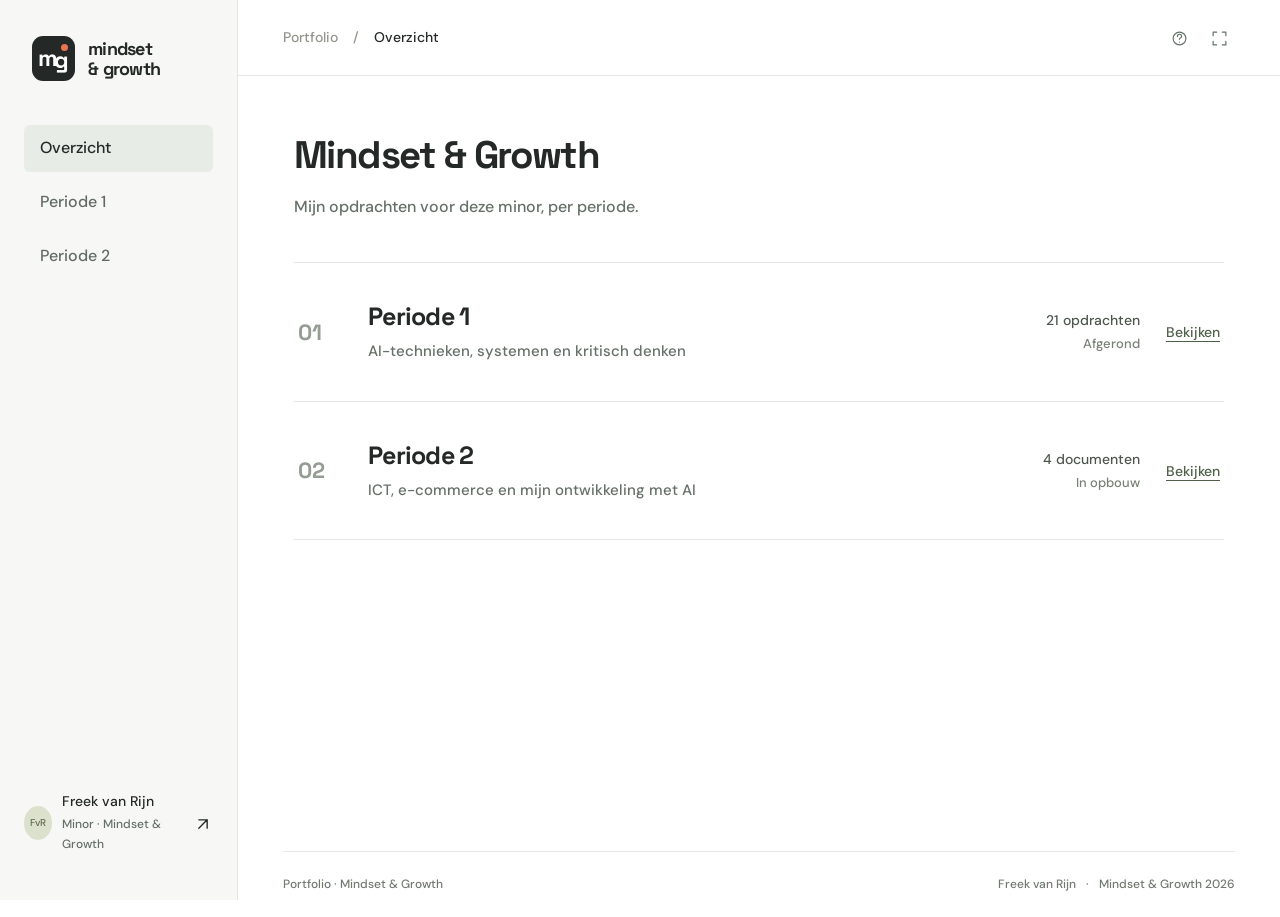
==== commit 333063d6: "Voeg periode 2 toe en maak het portfolio rustiger" ====
--- a/index.html
+++ b/index.html
@@ -4,38 +4,35 @@
   <meta charset="utf-8">
   <meta name="viewport" content="width=device-width, initial-scale=1">
   <meta name="theme-color" content="#f5f4ef">
-  <meta name="description" content="De interactieve Growth Map van Freek van Rijn. Zes weken over AI-technieken, systemen, kritisch denken en ethiek. Bekijk alle 21 opdrachten, uitwerkingen en mijn persoonlijke ontwikkeling.">
-  <title>Growth Map — Freek van Rijn</title>
+  <meta name="description" content="De interactieve Growth Map van Freek van Rijn. Opdrachten en reflecties uit periode 1 en periode 2, met leesbare uitwerkingen en de originele bestanden.">
+  <title>Mindset & Growth | Freek van Rijn</title>
   <link rel="icon" href="assets/favicon.svg" type="image/svg+xml">
-  <link rel="stylesheet" href="styles.css">
+  <link rel="stylesheet" href="styles.css?v=20261124">
+  <link rel="stylesheet" href="portfolio.css?v=efbe0c28ed0f">
   <link rel="preload" href="assets/fonts/space-grotesk-bold.ttf" as="font" type="font/ttf" crossorigin>
-  <script defer src="data/portfolio.js"></script>
-  <script defer src="data/content.js"></script>
-  <script defer src="app.js"></script>
+  <script defer src="data/portfolio.js?v=20261124"></script>
+  <script defer src="data/content.js?v=edfd38316a3f"></script>
+  <script defer src="data/periode2.js?v=caf90c717371"></script>
+  <script defer src="app.js?v=b05f1f8e0cde"></script>
 </head>
 <body>
   <a class="skip-link" href="#main">Naar de inhoud</a>
   <aside class="sidebar" aria-label="Hoofdnavigatie">
     <a class="brand" href="#overzicht" aria-label="Growth Map, naar overzicht"><span class="brand-mark">m<span>g</span><i></i></span><span>mindset<span class="brand-second">& growth</span></span></a>
-    <div class="sidebar-label">MIJN WORKSPACE</div>
-    <nav class="main-nav">
-      <a href="#overzicht" data-nav="overzicht"><span data-icon="grid"></span>Overzicht<span class="nav-dot"></span></a>
-      <a href="#portfolio" data-nav="portfolio"><span data-icon="folder"></span>Mijn portfolio<span class="nav-count">21</span></a>
-      <a href="#reflecties" data-nav="reflecties"><span data-icon="note"></span>Mijn reflecties</a>
-      <a href="#groei" data-nav="groei"><span data-icon="chart"></span>Mijn ontwikkeling</a>
-      <a href="#manifest" data-nav="manifest"><span data-icon="fingerprint"></span>Mijn AI-manifest</a>
+    <nav class="main-nav" aria-label="Periodes">
+      <a href="#overzicht" data-nav="overzicht">Overzicht</a>
+      <a href="#periode-1" data-nav="periode-1">Periode 1</a>
+      <a href="#periode-2" data-nav="periode-2">Periode 2</a>
     </nav>
-    <div class="sidebar-label chapter-label">DE ZES HOOFDSTUKKEN</div>
-    <nav id="week-nav" class="chapter-nav" aria-label="Weken"></nav>
     <div class="sidebar-bottom"><div class="ready-indicator"><span></span> Klaar om te ontdekken</div><div class="profile"><span class="avatar">FvR</span><div><strong>Freek van Rijn</strong><span>Minor · Mindset & Growth</span></div><span data-icon="arrow-up-right"></span></div></div>
   </aside>
   <div class="app-shell">
-    <header class="topbar"><div class="breadcrumbs"><span>Mijn leerreis</span><span>/</span><strong id="breadcrumb">Overzicht</strong></div><div class="top-actions"><button id="help-button" class="icon-button" aria-label="Hulp en sneltoetsen" title="Hulp en sneltoetsen (?)"><span data-icon="help"></span></button><button id="fullscreen-button" class="icon-button" aria-label="Volledig scherm" title="Volledig scherm (F)"><span data-icon="expand"></span></button><button class="button button-dark button-small" id="start-presentation"><span data-icon="play"></span><span>Presenteren</span><kbd>P</kbd></button></div></header>
+    <header class="topbar"><div class="breadcrumbs"><span>Portfolio</span><span>/</span><strong id="breadcrumb">Overzicht</strong></div><div class="top-actions"><button id="help-button" class="icon-button" aria-label="Hulp en sneltoetsen" title="Hulp en sneltoetsen (?)"><span data-icon="help"></span></button><button id="fullscreen-button" class="icon-button" aria-label="Volledig scherm" title="Volledig scherm (F)"><span data-icon="expand"></span></button><button class="button button-dark button-small" id="start-presentation"><span data-icon="play"></span><span>Presentatie periode 1</span></button></div></header>
     <main id="main" tabindex="-1"></main>
     <footer class="footer"><span>Portfolio · Mindset & Growth</span><span>Freek van Rijn <i>·</i> Mindset & Growth 2026</span></footer>
   </div>
   <dialog id="assignment-dialog" class="detail-dialog" aria-labelledby="detail-title"></dialog>
-  <dialog id="help-dialog" class="help-dialog" aria-labelledby="help-title"><button class="icon-button modal-close" data-close-help aria-label="Sluiten"><span data-icon="x"></span></button><span class="eyebrow">EVEN OP WEG</span><h2 id="help-title">Het podium is van jou.</h2><p>Alles staat klaar om aan te raken, te bekijken en te bespreken.</p><div class="shortcut-list"><div><span>Start of hervat de presentatie</span><kbd>P</kbd></div><div><span>Volledig scherm</span><kbd>F</kbd></div><div><span>Vorige / volgende presentatiestap</span><span><kbd>←</kbd> <kbd>→</kbd></span></div><div><span>Spreeknotities in de presentatie</span><kbd>N</kbd></div><div><span>Sluit een uitwerking of presentatie</span><kbd>Esc</kbd></div></div><p class="help-note">Alle 21 opdrachten hebben hun definitieve bestanden. Word-documenten lees je direct op de site; de originelen download je bij de opdracht. Audio en video starten pas als jij op afspelen drukt.</p><button class="button button-orange" data-close-help>Ik ben er klaar voor <span data-icon="arrow-right"></span></button></dialog>
+  <dialog id="help-dialog" class="help-dialog" aria-labelledby="help-title"><button class="icon-button modal-close" data-close-help aria-label="Sluiten"><span data-icon="x"></span></button><span class="eyebrow">EVEN OP WEG</span><h2 id="help-title">Portfolio bekijken</h2><p>Kies eerst periode 1 of periode 2. Open daarna een opdracht.</p><div class="shortcut-list"><div><span>Start of hervat de presentatie</span><kbd>P</kbd></div><div><span>Volledig scherm</span><kbd>F</kbd></div><div><span>Vorige / volgende presentatiestap</span><span><kbd>←</kbd> <kbd>→</kbd></span></div><div><span>Spreeknotities in de presentatie</span><kbd>N</kbd></div><div><span>Sluit een uitwerking of presentatie</span><kbd>Esc</kbd></div></div><p class="help-note">Word-documenten kun je op de site lezen en downloaden. De presentatie hoort bij periode 1. Audio en video starten pas als je op afspelen drukt.</p><button class="button button-orange" data-close-help>Sluiten</button></dialog>
   <section id="presentation" class="presentation" aria-label="Presentatie" aria-hidden="true" hidden></section>
   <div id="toast" class="toast" role="status"></div>
   <noscript><div class="noscript-message"><h1>Mijn Growth Map</h1><p>Schakel JavaScript in om de interactieve presentatie en alle uitwerkingen te bekijken.</p><a href="portfolio/definitief/6.4%20-%20Persoonlijk%20AI-manifest%20en%20reflectie%20-%20Freek%20van%20Rijn.docx">Download mijn AI-manifest</a></div></noscript>
--- a/portfolio.css
+++ b/portfolio.css
@@ -0,0 +1,81 @@
+/* Rustige overzichten voor de twee periodes. */
+:root{--paper:#fff;--ink:#242826;--line:#e5e7e4;--muted:#657068}
+body{background:#fff;color:var(--ink);font-size:16px}
+[hidden]{display:none!important}
+.sidebar{background:#f7f8f6;border-right:1px solid var(--line);padding:36px 24px}
+.sidebar .brand{margin-bottom:44px}
+.sidebar .main-nav{gap:7px}
+.sidebar .main-nav>a{font-size:16px;min-height:47px;padding:12px 16px;border-radius:6px;color:#616b62}
+.sidebar .main-nav>a.active{background:#e8ece6;color:#242826;font-weight:600}
+.sidebar .main-nav>a:before,.sidebar .main-nav>a:after{display:none}
+.sidebar-bottom .profile{border:0}
+.profile strong{font-size:14px}.profile>div>span{font-size:12px}
+.topbar{height:76px;background:#fff;border-bottom:1px solid var(--line)}
+.breadcrumbs{font-size:14px}.top-actions .button{font-size:14px}
+.footer{font-size:12px;color:#717970;border-top:1px solid var(--line);background:white}
+.calm-page{max-width:1160px;margin:auto;padding:56px 56px 80px;min-height:calc(100vh - 160px)}
+.calm-intro{margin-bottom:42px}
+.calm-intro h1{font-family:var(--display);font-size:clamp(30px,3vw,42px);line-height:1.2;letter-spacing:-.04em;color:var(--ink);margin:0}
+.calm-intro>p{font-size:16px;line-height:1.65;color:var(--muted);margin-top:16px;max-width:700px}
+.period-caption{display:block;font-size:14px;color:var(--muted);margin-bottom:14px}
+.period-list{border-top:1px solid var(--line)}
+.period-row{display:grid;grid-template-columns:44px 1fr auto auto;align-items:center;gap:26px;padding:38px 4px;border-bottom:1px solid var(--line);color:var(--ink)}
+.period-row:hover{background:#f9faf8}.period-row:focus-visible{outline:2px solid #5e6c58;outline-offset:4px}
+.period-number{font-family:var(--display);font-size:22px;color:#949d91}
+.period-row h2{font-size:25px;font-family:var(--display);letter-spacing:-.03em;margin:0}
+.period-row p{font-size:15px;color:var(--muted);margin-top:9px;line-height:1.5}
+.period-meta{font-size:14px;text-align:right;line-height:1.7;color:#4d574e;white-space:nowrap}
+.period-meta>span{display:block;color:#788173;font-size:13px}
+.period-action,.work-open{font-size:14px;color:#4e6047;text-decoration:underline;text-underline-offset:4px}
+.week-list{border-top:1px solid var(--line)}
+.week-group{border-bottom:1px solid var(--line)}
+.week-group>summary{display:flex;align-items:center;gap:24px;cursor:pointer;padding:26px 4px;list-style:none}
+.week-group>summary::-webkit-details-marker{display:none}
+.week-group>summary h2{font-size:20px;font-family:var(--display);font-weight:600;letter-spacing:-.02em;flex:1;margin:0}
+.week-label{font-size:14px;color:var(--muted);min-width:58px}
+.group-count{font-size:14px;color:var(--muted)}
+.disclosure-mark{font-size:23px;color:#6b7764;line-height:1;transition:transform .15s}
+.week-group[open] .disclosure-mark{transform:rotate(45deg)}
+.week-group[open]>summary{padding-bottom:18px}
+.week-group>.work-list{margin:0 0 24px 86px;border-top:0}
+.work-list{border-top:1px solid var(--line)}
+.work-row{display:grid;grid-template-columns:42px 1fr auto 58px;align-items:center;gap:18px;width:100%;padding:22px 4px;border:0;border-bottom:1px solid var(--line);background:transparent;text-align:left;color:var(--ink);font:inherit;cursor:pointer}
+.work-row:last-child{border-bottom:0}.work-row:hover{background:#f7f9f5}.work-row:focus-visible{outline:2px solid #5e6c58;outline-offset:2px}
+.work-id{font-size:14px;color:#7c8776}.work-title{font-size:17px;line-height:1.5;font-weight:500}
+.work-format{font-size:14px;color:var(--muted)}
+.secondary-links{display:flex;flex-wrap:wrap;gap:16px 30px;margin-top:36px;font-size:15px;color:#57674e}
+.secondary-links a{text-decoration:underline;text-underline-offset:4px}
+.period-two-group{margin-bottom:36px}.period-two-group>h2,.simple-competencies section>h2{font-size:18px;font-family:var(--display);margin:0 0 14px;font-weight:600}
+.period-two-row{grid-template-columns:1fr auto 58px}
+.work-status{font-size:13px;color:#727c6d}.work-status.unfinished{color:#916b2d}
+.reading-actions{display:flex;align-items:center;gap:24px;margin-top:22px}
+.reading-actions .button{font-size:14px;min-height:42px;padding:12px 17px}
+.calm-intro .assignment-note{font-size:14px;border-left:2px solid #cbd4c5;padding-left:15px;margin-top:24px;color:#5f6a58}
+.reading-page{max-width:1100px}.period-two-document{padding:0!important;border:0;font-size:16px;line-height:1.85}
+.period-two-document h2{font-size:28px}.period-two-document h3{font-size:23px}.period-two-document h4{font-size:19px}
+.document-content a{overflow-wrap:anywhere}.period-two-document .table-scroll table{font-size:14px}
+.period-two-document .table-scroll th{font-size:14px}.period-two-document .table-scroll p{font-size:inherit}
+.lesson-source{margin-top:44px;padding-top:20px;border-top:1px solid var(--line);font-size:14px}.lesson-source summary{cursor:pointer}.lesson-source p{margin-top:15px}
+.calm-page>.back-link{font-size:14px;gap:0;display:inline-block;margin-bottom:26px;color:#65755b}
+.portfolio-toolbar{gap:16px;align-items:center;margin-bottom:15px}.portfolio-toolbar .search-field{border-radius:5px}.portfolio-toolbar input,.portfolio-toolbar select{font-size:16px}.portfolio-toolbar .select-field{border-radius:5px;min-width:160px}
+.calm-page>.result-count{font-size:14px;color:var(--muted);margin-bottom:15px;display:block}
+.simple-scores{max-width:650px;margin-bottom:46px}.simple-scores .score-graphic{box-shadow:none;background:#f6f8f4;padding:28px;border:1px solid var(--line);border-radius:6px}
+.simple-scores .text-link{font-size:15px;margin-top:18px}.simple-scores .score-legend{font-size:13px}.simple-scores .measurement-label{font-size:16px}.simple-scores .score-graphic-note{font-size:13px}
+.simple-competencies>section{margin-bottom:34px}
+.plain-detail{border-top:1px solid var(--line)}.plain-detail:last-child{border-bottom:1px solid var(--line)}
+.plain-detail>summary{padding:20px 4px;cursor:pointer;font-size:16px;line-height:1.6;display:flex;gap:18px;align-items:baseline;list-style:none}
+.plain-detail>summary:after{content:'+';color:#6d7967;margin-left:auto;flex-shrink:0}.plain-detail[open]>summary:after{content:'\2212'}
+.plain-detail>summary::-webkit-details-marker{display:none}.plain-detail>summary>span:not(.work-id){font-size:13px;color:var(--muted);margin-left:auto;white-space:nowrap}
+.plain-detail-body{padding:0 24px 26px;font-size:16px;line-height:1.8}.plain-detail-body h3{font-size:16px;margin-top:18px}.plain-detail-body p{color:#5d6757;margin-top:6px}
+.plain-detail .document-content{padding:12px 24px 30px;font-size:16px;line-height:1.85}
+.plain-detail>.reading-actions{padding:0 24px 24px;margin-top:0}
+.detail-dialog .detail-insight,.detail-dialog .detail-icon,.detail-dialog .detail-title-area>div>p{display:none}
+.detail-dialog .detail-title-area{display:block;padding-bottom:24px}.detail-dialog .detail-title-area h2{font-size:30px}.detail-dialog .detail-title-area .eyebrow{font-size:12px}
+.detail-dialog .detail-tabs>button{font-size:14px}.detail-dialog .detail-breadcrumb{font-size:12px}.detail-dialog .file-chip{font-size:13px}.detail-dialog .file-chip small{font-size:12px}
+.detail-dialog .document-content{font-size:16px;line-height:1.85}.detail-dialog .document-toolbar,.detail-dialog .document-toolbar a{font-size:13px}
+.detail-dialog .document-content h2{font-size:28px}.detail-dialog .document-content h3{font-size:23px}.detail-dialog .document-content h4{font-size:19px}
+.detail-dialog .file-switcher{background:transparent}.detail-dialog .detail-footer{font-size:13px}.detail-dialog .detail-footer button{font-size:13px}
+.detail-dialog .file-chip.active{background:#e8ece5;color:#24331f;border-color:#c7d0c0;box-shadow:none}
+@media(max-width:1100px){.calm-page{padding:44px 32px 64px}.period-row{grid-template-columns:30px 1fr auto;gap:22px}.period-action{display:none}.work-format{display:none}.work-row{grid-template-columns:36px 1fr 58px}.period-two-row{grid-template-columns:1fr auto 58px}}
+@media(max-width:760px){.sidebar{padding:20px}.sidebar .brand{margin-bottom:20px}.sidebar .main-nav{justify-content:flex-start;gap:5px;flex-wrap:wrap;overflow:visible}.sidebar .main-nav>a{font-size:15px;min-height:42px;padding:10px 14px}.topbar{height:64px;padding-inline:24px}.top-actions .button{font-size:12px;padding:10px 12px}.calm-page{padding:36px 24px 56px}.calm-intro{margin-bottom:30px}.calm-intro h1{font-size:32px}.period-row{padding-block:28px;grid-template-columns:25px 1fr;gap:18px}.period-row h2{font-size:24px}.period-meta{grid-column:2;text-align:left;display:flex;gap:14px;font-size:14px}.period-meta>span{font-size:14px}.week-group>summary{gap:14px;padding-block:22px}.week-group>summary h2{font-size:18px}.week-label{min-width:50px;font-size:13px}.group-count{font-size:13px}.week-group>.work-list{margin-left:0}.work-row{gap:12px;padding-block:20px}.work-title{font-size:16px}.work-open{font-size:13px}.period-two-row{grid-template-columns:1fr 58px}.period-two-row .work-status{grid-column:1;grid-row:2}.period-two-row .work-open{grid-column:2;grid-row:1}.plain-detail>summary{flex-wrap:wrap;gap:8px 14px}.plain-detail>summary>span:not(.work-id){margin-left:0;white-space:normal}.plain-detail .document-content,.plain-detail-body{padding-inline:4px}.reading-actions{flex-wrap:wrap;gap:14px}.secondary-links{font-size:14px;gap:18px 26px}.footer{font-size:11px}.detail-dialog .document-content{font-size:16px;padding:20px}.detail-dialog .detail-title-area h2{font-size:26px}}
+@media(prefers-reduced-motion:reduce){.disclosure-mark{transition:none}}
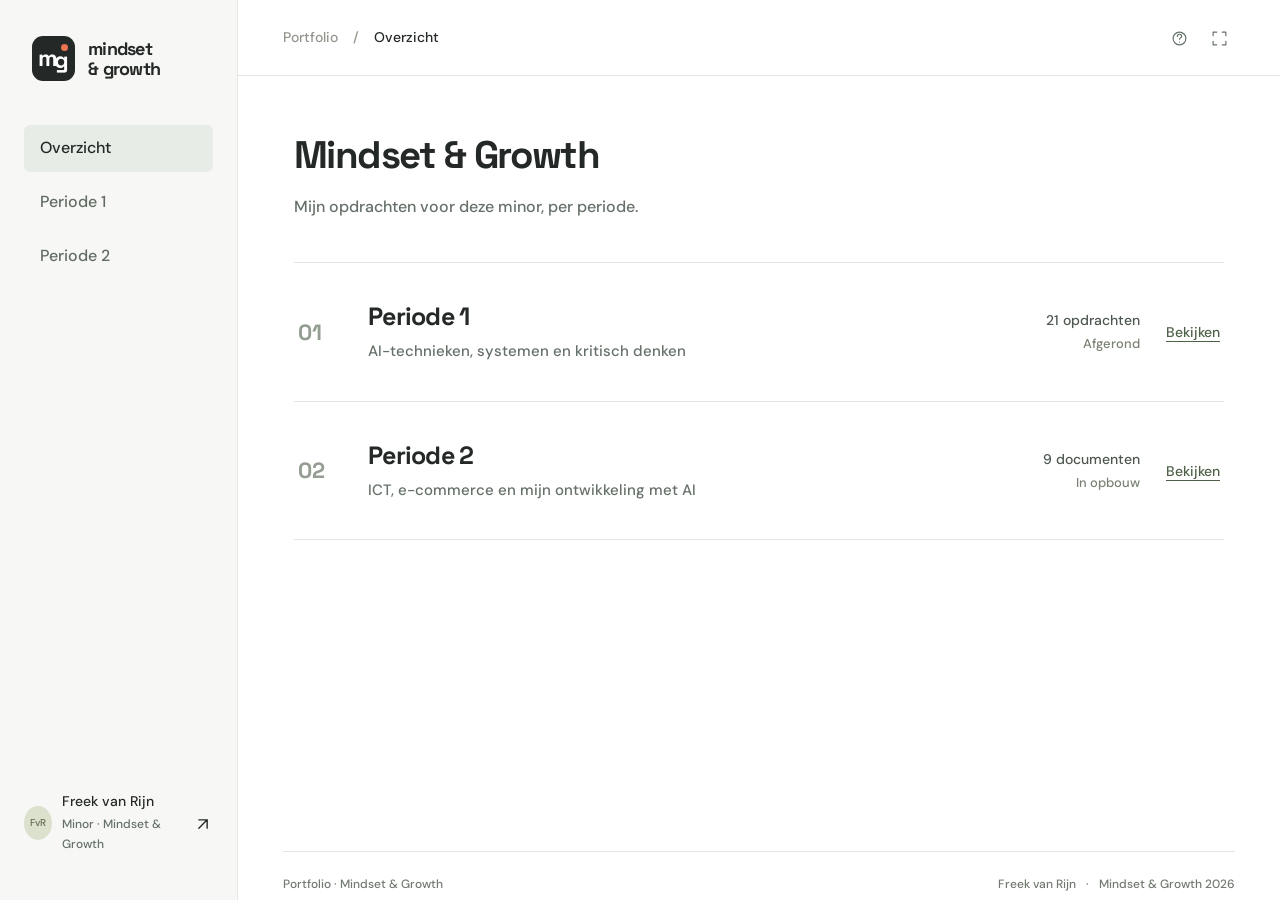
==== commit 17984e0a: "Voeg opdrachten week 13 en bijgewerkt CV toe" ====
--- a/index.html
+++ b/index.html
@@ -12,8 +12,8 @@
   <link rel="preload" href="assets/fonts/space-grotesk-bold.ttf" as="font" type="font/ttf" crossorigin>
   <script defer src="data/portfolio.js?v=20261124"></script>
   <script defer src="data/content.js?v=edfd38316a3f"></script>
-  <script defer src="data/periode2.js?v=caf90c717371"></script>
-  <script defer src="app.js?v=b05f1f8e0cde"></script>
+  <script defer src="data/periode2.js?v=e2ef9c5062b1"></script>
+  <script defer src="app.js?v=d1629b117c45"></script>
 </head>
 <body>
   <a class="skip-link" href="#main">Naar de inhoud</a>
